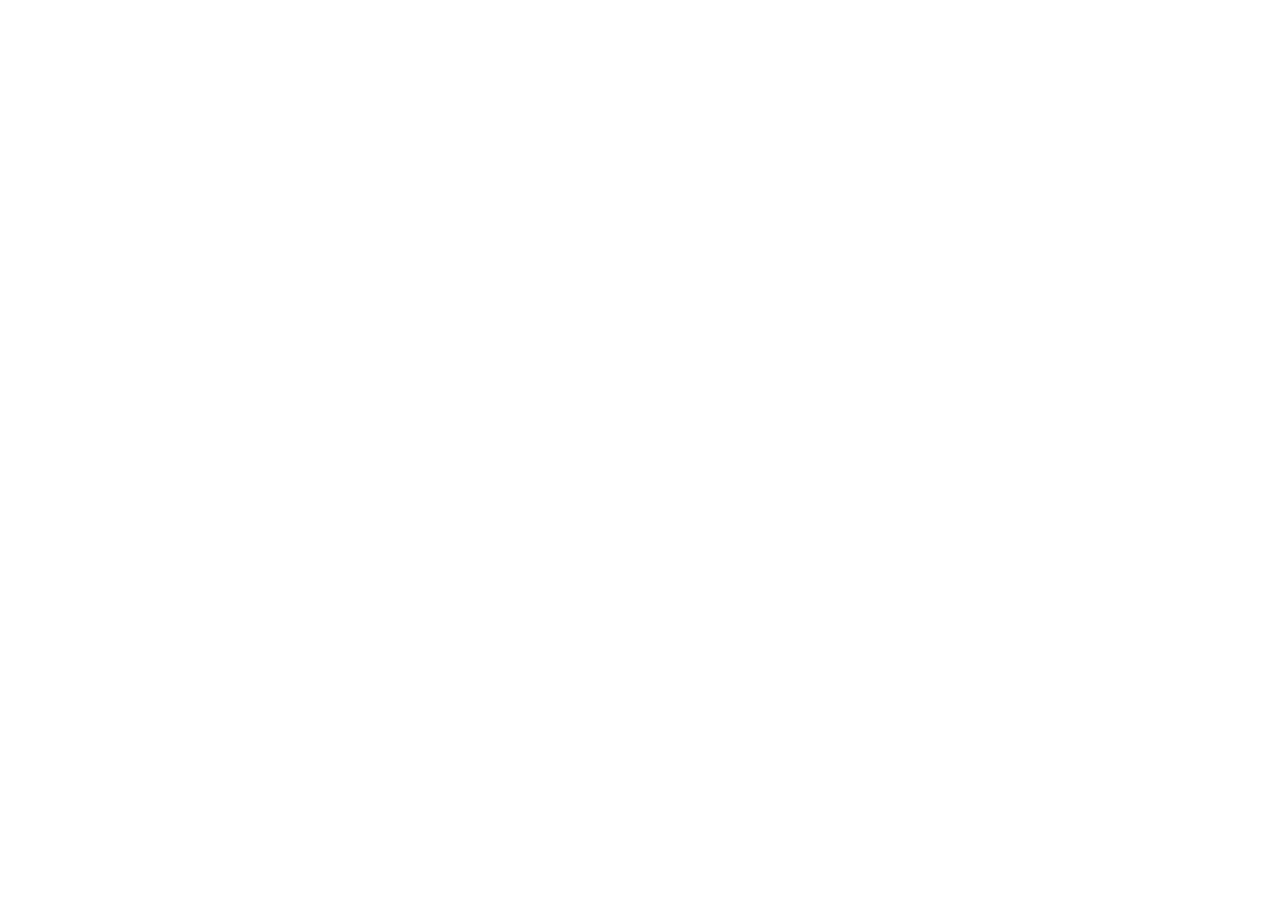
==== index.html @ ea9d2ad2 "Update index.html" ====
<!DOCTYPE html>
<html lang="en">
<head>
    <meta charset="UTF-8">
    <meta name="viewport" content="width=device-width, initial-scale=1.0">
    <title>LUXE BOUTIQUE - International Store for USA, UK, Dubai</title>
    <link href="https://fonts.googleapis.com/css2?family=Playfair+Display:wght@600;700&family=Plus+Jakarta+Sans:wght@400;500;600;700&display=swap" rel="stylesheet">
    <style>
        :root {
            --black: #000000;
            --white: #ffffff;
            --gold: #C9A227;
            --gold-btn: #FFD700;
            --light-grey: #f9f9f9;
            --dark-grey: #333333;
            --border-color: #e5e7eb;
            --whatsapp: #25D366;
        }
        * {
            box-sizing: border-box;
            margin: 0;
            padding: 0;
            font-family: 'Plus Jakarta Sans', sans-serif;
        }
        body {
            background-color: var(--white);
            color: var(--black);
            line-height: 1.6;
        }
        h1, h2, h3, h4 {
            font-family: 'Playfair Display', serif;
        }
        .announcement-bar {
            background-color: var(--black);
            color: var(--gold-btn);
            text-align: center;
            font-size: 13px;
            padding: 8px 15px;
            font-weight: 600;
            letter-spacing: 0.5px;
        }
        header {
            position: sticky;
            top: 0;
            z-index: 100;
            background: var(--white);
            border-bottom: 1px solid var(--border-color);
            display: flex;
            align-items: center;
            justify-content: space-between;
            padding: 15px 5%;
            box-shadow: 0 2px 10px rgba(0,0,0,0.03);
        }
        .logo {
            font-family: 'Playfair Display', serif;
            font-size: 24px;
            font-weight: 700;
            text-decoration: none;
            letter-spacing: 1px;
            cursor: pointer;
        }
        .logo span {
            color: var(--gold);
        }
        .nav-links {
            display: flex;
            gap: 25px;
            list-style: none;
        }
        .nav-links a {
            text-decoration: none;
            color: var(--black);
            font-weight: 600;
            font-size: 14px;
            cursor: pointer;
            transition: color 0.2s;
        }
        .nav-links a:hover, .nav-links a.active {
            color: var(--gold);
        }
        .header-actions {
            display: flex;
            align-items: center;
            gap: 15px;
        }
        .search-box {
            display: flex;
            border: 1px solid var(--border-color);
            border-radius: 4px;
            overflow: hidden;
        }
        .search-box input {
            padding: 8px 12px;
            border: none;
            outline: none;
            font-size: 13px;
            width: 160px;
        }
        .search-box button {
            background: var(--black);
            color: var(--white);
            border: none;
            padding: 0 12px;
            cursor: pointer;
            font-size: 13px;
        }
        .currency-select {
            padding: 6px 10px;
            border: 1px solid var(--border-color);
            border-radius: 4px;
            font-weight: 600;
            font-size: 13px;
            background: var(--white);
            cursor: pointer;
        }
        .cart-btn {
            background: var(--black);
            color: var(--white);
            border: none;
            padding: 8px 16px;
            border-radius: 4px;
            font-weight: 600;
            font-size: 13px;
            cursor: pointer;
            display: flex;
            align-items: center;
            gap: 6px;
        }
        .cart-btn:hover {
            background: var(--dark-grey);
        }
        .menu-toggle {
            display: none;
            background: none;
            border: none;
            font-size: 24px;
            cursor: pointer;
        }
        .page-section {
            display: none;
            min-height: 70vh;
        }
        .page-section.active {
            display: block;
        }
        .hero {
            background: linear-gradient(rgba(0,0,0,0.6), rgba(0,0,0,0.6)), url('https://images.unsplash.com/photo-1490481651871-ab68de25d43d?w=1600&q=80') center/cover no-repeat;
            color: var(--white);
            text-align: center;
            padding: 100px 20px;
            display: flex;
            flex-direction: column;
            align-items: center;
            justify-content: center;
        }
        .hero h1 {
            font-size: 42px;
            max-width: 900px;
            margin-bottom: 20px;
            line-height: 1.2;
            color: var(--white);
        }
        .hero p {
            font-size: 18px;
            max-width: 700px;
            margin-bottom: 30px;
            color: #f3f3f3;
        }
        .hero-btns {
            display: flex;
            gap: 15px;
            margin-bottom: 40px;
            flex-wrap: wrap;
            justify-content: center;
        }
        .btn-gold {
            background-color: var(--gold-btn);
            color: var(--black);
            padding: 14px 28px;
            border-radius: 4px;
            font-weight: 700;
            text-decoration: none;
            border: none;
            cursor: pointer;
            font-size: 15px;
            transition: opacity 0.2s;
        }
        .btn-gold:hover {
            opacity: 0.9;
        }
        .btn-outline {
            background: transparent;
            color: var(--white);
            border: 2px solid var(--white);
            padding: 14px 28px;
            border-radius: 4px;
            font-weight: 700;
            text-decoration: none;
            cursor: pointer;
            font-size: 15px;
            transition: all 0.2s;
        }
        .btn-outline:hover {
            background: var(--white);
            color: var(--black);
        }
        .trust-box {
            background: rgba(255,255,255,0.1);
            backdrop-filter: blur(10px);
            padding: 15px 30px;
            border-radius: 8px;
            font-size: 14px;
            display: flex;
            gap: 20px;
            flex-wrap: wrap;
            justify-content: center;
            border: 1px solid rgba(255,255,255,0.2);
        }
        .features-grid {
            display: grid;
            grid-template-columns: repeat(auto-fit, minmax(220px, 1fr));
            gap: 20px;
            padding: 50px 5%;
            background: var(--light-grey);
            border-bottom: 1px solid var(--border-color);
        }
        .feature-card {
            background: var(--white);
            padding: 25px;
            border-radius: 8px;
            text-align: center;
            border: 1px solid var(--border-color);
        }
        .feature-card h4 {
            margin-bottom: 8px;
            font-size: 16px;
        }
        .feature-card p {
            font-size: 13px;
            color: #666;
        }
        .container {
            max-width: 1300px;
            margin: 0 auto;
            padding: 40px 20px;
        }
        .section-title {
            text-align: center;
            font-size: 32px;
            margin-bottom: 10px;
        }
        .section-sub {
            text-align: center;
            color: #666;
            margin-bottom: 40px;
            font-size: 15px;
        }
        .filters-container {
            display: flex;
            gap: 15px;
            justify-content: space-between;
            align-items: center;
            margin-bottom: 30px;
            flex-wrap: wrap;
            background: var(--light-grey);
            padding: 15px 20px;
            border-radius: 8px;
        }
        .filter-group {
            display: flex;
            gap: 10px;
            align-items: center;
            flex-wrap: wrap;
        }
        .filter-group label {
            font-weight: 600;
            font-size: 13px;
        }
        .filter-select {
            padding: 8px 12px;
            border: 1px solid var(--border-color);
            border-radius: 4px;
            font-size: 13px;
            background: var(--white);
            cursor: pointer;
        }
        .product-grid {
            display: grid;
            grid-template-columns: repeat(4, 1fr);
            gap: 25px;
        }
        @media (max-width: 1024px) {
            .product-grid {
                grid-template-columns: repeat(2, 1fr);
            }
            .nav-links {
                display: none;
            }
            .menu-toggle {
                display: block;
            }
        }
        @media (max-width: 576px) {
            .product-grid {
                grid-template-columns: repeat(2, 1fr);
                gap: 15px;
            }
            .hero h1 {
                font-size: 28px;
            }
        }
        .product-card {
            background: var(--white);
            border: 1px solid var(--border-color);
            border-radius: 8px;
            overflow: hidden;
            display: flex;
            flex-direction: column;
            position: relative;
            transition: transform 0.2s, box-shadow 0.2s;
        }
        .product-card:hover {
            transform: translateY(-4px);
            box-shadow: 0 10px 25px rgba(0,0,0,0.08);
        }
        .product-img-wrap {
            position: relative;
            height: 220px;
            overflow: hidden;
            background: #f0f0f0;
        }
        .product-img-wrap img {
            width: 100%;
            height: 100%;
            object-fit: cover;
            transition: transform 0.3s;
        }
        .product-card:hover .product-img-wrap img {
            transform: scale(1.05);
        }
        .tag-badge {
            position: absolute;
            top: 10px;
            left: 10px;
            background: var(--black);
            color: var(--white);
            font-size: 10px;
            font-weight: 700;
            padding: 4px 8px;
            border-radius: 3px;
            letter-spacing: 0.5px;
        }
        .wishlist-btn {
            position: absolute;
            top: 10px;
            right: 10px;
            background: var(--white);
            border: none;
            width: 32px;
            height: 32px;
            border-radius: 50%;
            display: flex;
            align-items: center;
            justify-content: center;
            cursor: pointer;
            box-shadow: 0 2px 5px rgba(0,0,0,0.1);
            font-size: 16px;
        }
        .product-content {
            padding: 15px;
            display: flex;
            flex-direction: column;
            flex-grow: 1;
        }
        .product-cat {
            font-size: 11px;
            font-weight: 700;
            color: var(--gold);
            text-transform: uppercase;
            margin-bottom: 5px;
            letter-spacing: 0.5px;
        }
        .product-name {
            font-size: 15px;
            font-weight: 600;
            margin-bottom: 8px;
            color: var(--black);
            display: -webkit-box;
            -webkit-line-clamp: 2;
            -webkit-box-orient: vertical;
            overflow: hidden;
            height: 42px;
        }
        .product-rating {
            font-size: 12px;
            color: #666;
            margin-bottom: 10px;
            display: flex;
            align-items: center;
            gap: 4px;
        }
        .product-pricing {
            display: flex;
            align-items: center;
            gap: 10px;
            margin-bottom: 12px;
        }
        .current-price {
            font-size: 16px;
            font-weight: 700;
            color: var(--black);
        }
        .old-price {
            font-size: 13px;
            color: #888;
            text-decoration: line-through;
        }
        .product-specs {
            font-size: 11px;
            color: #555;
            margin-bottom: 15px;
            border-top: 1px solid var(--border-color);
            padding-top: 8px;
        }
        .product-actions {
            display: grid;
            grid-template-columns: 1fr 40px;
            gap: 8px;
            margin-top: auto;
        }
        .btn-add-cart {
            background: var(--black);
            color: var(--white);
            border: none;
            padding: 10px;
            border-radius: 4px;
            font-weight: 600;
            font-size: 12px;
            cursor: pointer;
            transition: background 0.2s;
        }
        .btn-add-cart:hover {
            background: var(--dark-grey);
        }
        .btn-wa-single {
            background: var(--whatsapp);
            color: var(--white);
            border: none;
            border-radius: 4px;
            display: flex;
            align-items: center;
            justify-content: center;
            cursor: pointer;
            font-size: 16px;
        }
        .cart-overlay {
            position: fixed;
            top: 0;
            left: 0;
            width: 100%;
            height: 100%;
            background: rgba(0,0,0,0.5);
            z-index: 200;
            display: none;
        }
        .cart-drawer {
            position: fixed;
            top: 0;
            right: -400px;
            width: 100%;
            max-width: 400px;
            height: 100%;
            background: var(--white);
            z-index: 201;
            box-shadow: -5px 0 25px rgba(0,0,0,0.15);
            transition: right 0.3s ease;
            display: flex;
            flex-direction: column;
        }
        .cart-drawer.open {
            right: 0;
        }
        .cart-header {
            padding: 20px;
            border-bottom: 1px solid var(--border-color);
            display: flex;
            justify-content: space-between;
            align-items: center;
        }
        .cart-header h3 {
            font-size: 18px;
        }
        .close-cart {
            background: none;
            border: none;
            font-size: 22px;
            cursor: pointer;
        }
        .cart-items {
            flex-grow: 1;
            overflow-y: auto;
            padding: 20px;
        }
        .cart-item {
            display: flex;
            gap: 15px;
            margin-bottom: 15px;
            padding-bottom: 15px;
            border-bottom: 1px solid var(--border-color);
            align-items: center;
        }
        .cart-item img {
            width: 60px;
            height: 70px;
            object-fit: cover;
            border-radius: 4px;
        }
        .cart-item-details {
            flex-grow: 1;
        }
        .cart-item-title {
            font-size: 13px;
            font-weight: 600;
            margin-bottom: 4px;
        }
        .cart-item-price {
            font-size: 13px;
            font-weight: 700;
            color: var(--gold);
        }
        .remove-item {
            background: none;
            border: none;
            color: #999;
            cursor: pointer;
            font-size: 16px;
        }
        .cart-footer {
            padding: 20px;
            border-top: 1px solid var(--border-color);
            background: var(--light-grey);
        }
        .coupon-row {
            display: flex;
            gap: 10px;
            margin-bottom: 15px;
        }
        .coupon-row input {
            flex-grow: 1;
            padding: 8px 12px;
            border: 1px solid var(--border-color);
            border-radius: 4px;
            font-size: 13px;
        }
        .coupon-row button {
            background: var(--black);
            color: var(--white);
            border: none;
            padding: 8px 15px;
            border-radius: 4px;
            font-weight: 600;
            font-size: 13px;
            cursor: pointer;
        }
        .cart-summary-line {
            display: flex;
            justify-content: space-between;
            margin-bottom: 8px;
            font-size: 14px;
        }
        .cart-summary-line.total {
            font-weight: 700;
            font-size: 16px;
            border-top: 1px solid var(--border-color);
            padding-top: 8px;
            margin-top: 8px;
        }
        .cart-shipping-note {
            font-size: 12px;
            color: #555;
            margin-bottom: 15px;
            background: #fff;
            padding: 8px;
            border-radius: 4px;
            border: 1px solid var(--border-color);
        }
        .cart-checkout-btns {
            display: flex;
            flex-direction: column;
            gap: 10px;
        }
        .btn-checkout {
            background: var(--gold-btn);
            color: var(--black);
            border: none;
            padding: 12px;
            border-radius: 4px;
            font-weight: 700;
            text-align: center;
            cursor: pointer;
            font-size: 14px;
        }
        .btn-wa-checkout {
            background: var(--whatsapp);
            color: var(--white);
            border: none;
            padding: 12px;
            border-radius: 4px;
            font-weight: 700;
            text-align: center;
            cursor: pointer;
            font-size: 14px;
            text-decoration: none;
        }
        .modal {
            position: fixed;
            top: 0;
            left: 0;
            width: 100%;
            height: 100%;
            background: rgba(0,0,0,0.6);
            z-index: 300;
            display: none;
            align-items: center;
            justify-content: center;
            padding: 20px;
        }
        .modal-content {
            background: var(--white);
            width: 100%;
            max-width: 550px;
            border-radius: 8px;
            padding: 30px;
            position: relative;
            max-height: 90vh;
            overflow-y: auto;
        }
        .modal-close {
            position: absolute;
            top: 15px;
            right: 20px;
            background: none;
            border: none;
            font-size: 24px;
            cursor: pointer;
        }
        .modal h2 {
            margin-bottom: 20px;
            font-size: 24px;
        }
        .form-group {
            margin-bottom: 15px;
        }
        .form-group label {
            display: block;
            font-size: 13px;
            font-weight: 600;
            margin-bottom: 5px;
        }
        .form-control {
            width: 100%;
            padding: 10px 12px;
            border: 1px solid var(--border-color);
            border-radius: 4px;
            font-size: 14px;
        }
        .form-row {
            display: grid;
            grid-template-columns: 1fr 1fr;
            gap: 15px;
        }
        .payment-options {
            display: flex;
            flex-direction: column;
            gap: 10px;
            margin-bottom: 20px;
        }
        .payment-option {
            display: flex;
            align-items: center;
            gap: 10px;
            padding: 12px;
            border: 1px solid var(--border-color);
            border-radius: 4px;
            cursor: pointer;
            font-size: 14px;
            font-weight: 600;
        }
        .ai-chat-btn {
            position: fixed;
            bottom: 20px;
            right: 20px;
            background: var(--black);
            color: var(--white);
            border: 2px solid var(--gold);
            padding: 12px 20px;
            border-radius: 30px;
            font-weight: 700;
            cursor: pointer;
            z-index: 150;
            box-shadow: 0 4px 15px rgba(0,0,0,0.2);
            display: flex;
            align-items: center;
            gap: 8px;
            font-size: 14px;
        }
        .chat-box {
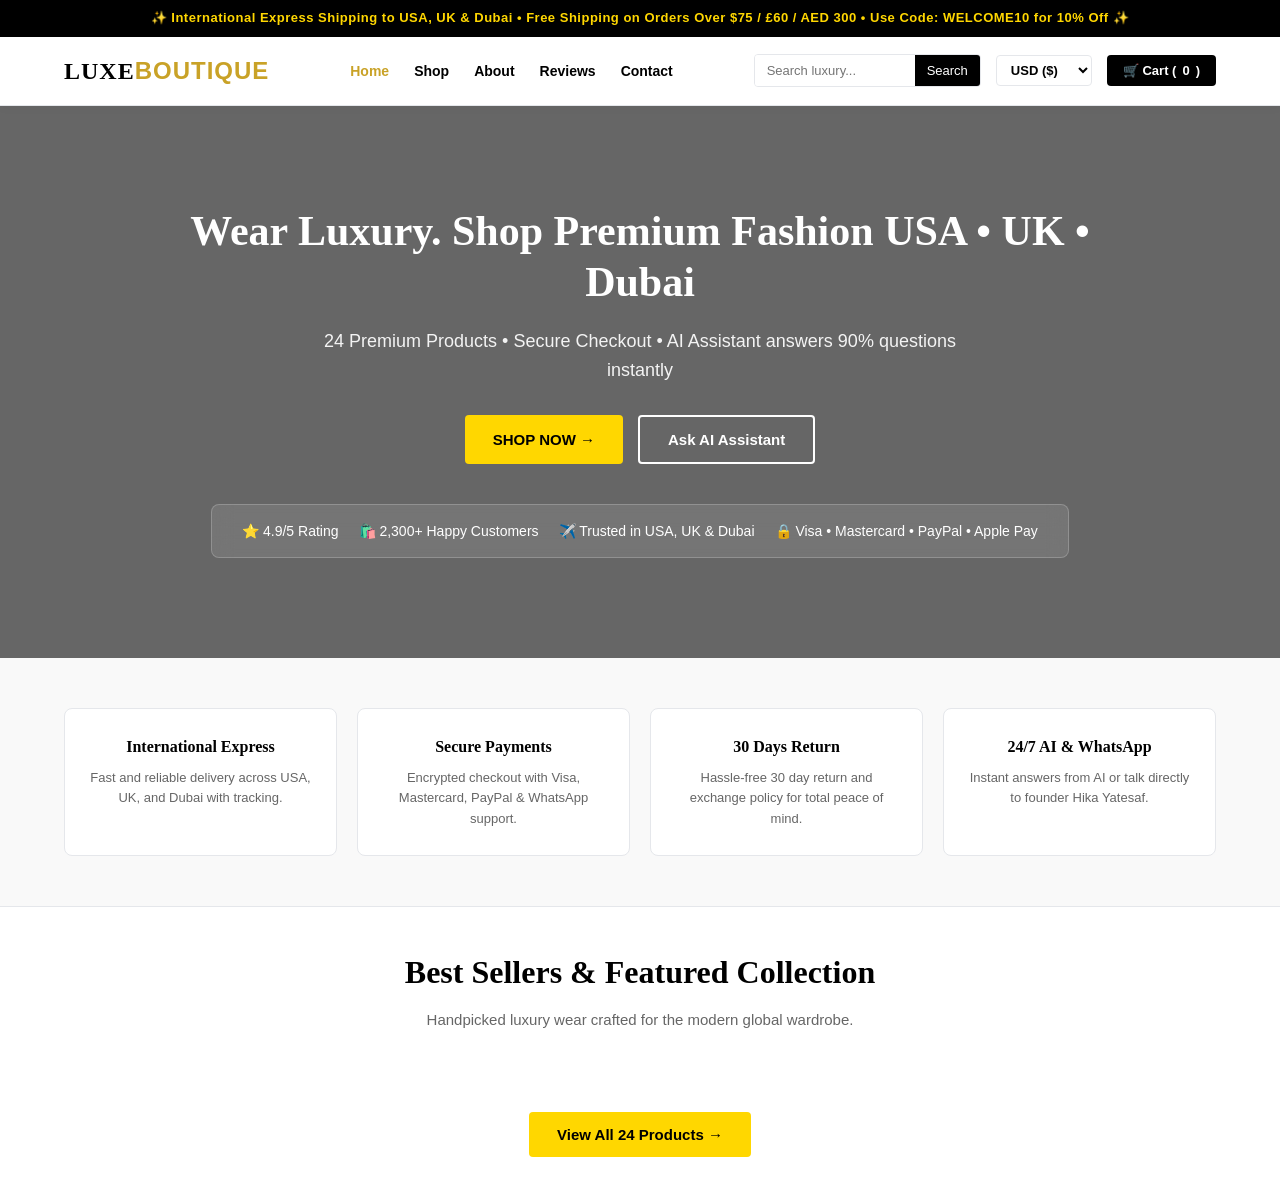
==== commit 01090d02: "Remove old cart and modal styles from index.html" ====
--- a/index.html
+++ b/index.html
@@ -453,256 +453,92 @@
             cursor: pointer;
             font-size: 16px;
         }
-        .cart-overlay {
-            position: fixed;
-            top: 0;
-            left: 0;
-            width: 100%;
-            height: 100%;
-            background: rgba(0,0,0,0.5);
-            z-index: 200;
-            display: none;
-        }
-        .cart-drawer {
-            position: fixed;
-            top: 0;
-            right: -400px;
-            width: 100%;
-            max-width: 400px;
-            height: 100%;
-            background: var(--white);
-            z-index: 201;
-            box-shadow: -5px 0 25px rgba(0,0,0,0.15);
-            transition: right 0.3s ease;
-            display: flex;
-            flex-direction: column;
-        }
-        .cart-drawer.open {
-            right: 0;
-        }
-        .cart-header {
-            padding: 20px;
-            border-bottom: 1px solid var(--border-color);
-            display: flex;
-            justify-content: space-between;
-            align-items: center;
-        }
-        .cart-header h3 {
-            font-size: 18px;
-        }
-        .close-cart {
-            background: none;
-            border: none;
-            font-size: 22px;
-            cursor: pointer;
-        }
-        .cart-items {
-            flex-grow: 1;
-            overflow-y: auto;
-            padding: 20px;
-        }
-        .cart-item {
-            display: flex;
-            gap: 15px;
-            margin-bottom: 15px;
-            padding-bottom: 15px;
-            border-bottom: 1px solid var(--border-color);
-            align-items: center;
-        }
-        .cart-item img {
-            width: 60px;
-            height: 70px;
-            object-fit: cover;
-            border-radius: 4px;
-        }
-        .cart-item-details {
-            flex-grow: 1;
-        }
-        .cart-item-title {
-            font-size: 13px;
-            font-weight: 600;
-            margin-bottom: 4px;
-        }
-        .cart-item-price {
-            font-size: 13px;
-            font-weight: 700;
-            color: var(--gold);
-        }
-        .remove-item {
-            background: none;
-            border: none;
-            color: #999;
-            cursor: pointer;
-            font-size: 16px;
-        }
-        .cart-footer {
-            padding: 20px;
-            border-top: 1px solid var(--border-color);
-            background: var(--light-grey);
-        }
-        .coupon-row {
-            display: flex;
-            gap: 10px;
-            margin-bottom: 15px;
-        }
-        .coupon-row input {
-            flex-grow: 1;
-            padding: 8px 12px;
-            border: 1px solid var(--border-color);
-            border-radius: 4px;
-            font-size: 13px;
-        }
-        .coupon-row button {
-            background: var(--black);
-            color: var(--white);
-            border: none;
-            padding: 8px 15px;
-            border-radius: 4px;
-            font-weight: 600;
-            font-size: 13px;
-            cursor: pointer;
-        }
-        .cart-summary-line {
-            display: flex;
-            justify-content: space-between;
-            margin-bottom: 8px;
-            font-size: 14px;
-        }
-        .cart-summary-line.total {
-            font-weight: 700;
-            font-size: 16px;
-            border-top: 1px solid var(--border-color);
-            padding-top: 8px;
-            margin-top: 8px;
-        }
-        .cart-shipping-note {
-            font-size: 12px;
-            color: #555;
-            margin-bottom: 15px;
-            background: #fff;
-            padding: 8px;
-            border-radius: 4px;
-            border: 1px solid var(--border-color);
-        }
-        .cart-checkout-btns {
-            display: flex;
-            flex-direction: column;
-            gap: 10px;
-        }
-        .btn-checkout {
-            background: var(--gold-btn);
-            color: var(--black);
-            border: none;
-            padding: 12px;
-            border-radius: 4px;
-            font-weight: 700;
-            text-align: center;
-            cursor: pointer;
-            font-size: 14px;
-        }
-        .btn-wa-checkout {
-            background: var(--whatsapp);
-            color: var(--white);
-            border: none;
-            padding: 12px;
-            border-radius: 4px;
-            font-weight: 700;
-            text-align: center;
-            cursor: pointer;
-            font-size: 14px;
-            text-decoration: none;
-        }
-        .modal {
-            position: fixed;
-            top: 0;
-            left: 0;
-            width: 100%;
-            height: 100%;
-            background: rgba(0,0,0,0.6);
-            z-index: 300;
-            display: none;
-            align-items: center;
-            justify-content: center;
-            padding: 20px;
-        }
-        .modal-content {
-            background: var(--white);
-            width: 100%;
-            max-width: 550px;
-            border-radius: 8px;
-            padding: 30px;
-            position: relative;
-            max-height: 90vh;
-            overflow-y: auto;
-        }
-        .modal-close {
-            position: absolute;
-            top: 15px;
-            right: 20px;
-            background: none;
-            border: none;
-            font-size: 24px;
-            cursor: pointer;
-        }
-        .modal h2 {
-            margin-bottom: 20px;
-            font-size: 24px;
-        }
-        .form-group {
-            margin-bottom: 15px;
-        }
-        .form-group label {
-            display: block;
-            font-size: 13px;
-            font-weight: 600;
-            margin-bottom: 5px;
-        }
-        .form-control {
-            width: 100%;
-            padding: 10px 12px;
-            border: 1px solid var(--border-color);
-            border-radius: 4px;
-            font-size: 14px;
-        }
-        .form-row {
-            display: grid;
-            grid-template-columns: 1fr 1fr;
-            gap: 15px;
-        }
-        .payment-options {
-            display: flex;
-            flex-direction: column;
-            gap: 10px;
-            margin-bottom: 20px;
-        }
-        .payment-option {
-            display: flex;
-            align-items: center;
-            gap: 10px;
-            padding: 12px;
-            border: 1px solid var(--border-color);
-            border-radius: 4px;
-            cursor: pointer;
-            font-size: 14px;
-            font-weight: 600;
-        }
-        .ai-chat-btn {
-            position: fixed;
-            bottom: 20px;
-            right: 20px;
-            background: var(--black);
-            color: var(--white);
-            border: 2px solid var(--gold);
-            padding: 12px 20px;
-            border-radius: 30px;
-            font-weight: 700;
-            cursor: pointer;
-            z-index: 150;
-            box-shadow: 0 4px 15px rgba(0,0,0,0.2);
-            display: flex;
-            align-items: center;
-            gap: 8px;
-            font-size: 14px;
-        }
-        .chat-box {
-          
+    </style>
+</head>
+<body>
+
+    <div class="announcement-bar">
+        ✨ International Express Shipping to USA, UK & Dubai • Free Shipping on Orders Over $75 / £60 / AED 300 • Use Code: WELCOME10 for 10% Off ✨
+    </div>
+
+    <header>
+        <div class="logo" onclick="showPage('home')">LUXE<span>BOUTIQUE</span></div>
+        <ul class="nav-links">
+            <li><a onclick="showPage('home')" id="nav-home" class="active">Home</a></li>
+            <li><a onclick="showPage('shop')" id="nav-shop">Shop</a></li>
+            <li><a onclick="showPage('about')" id="nav-about">About</a></li>
+            <li><a onclick="showPage('reviews')" id="nav-reviews">Reviews</a></li>
+            <li><a onclick="showPage('contact')" id="nav-contact">Contact</a></li>
+        </ul>
+        <div class="header-actions">
+            <div class="search-box">
+                <input type="text" id="headerSearchInput" placeholder="Search luxury..." oninput="syncSearch(this.value)">
+                <button onclick="doSearch()">Search</button>
+            </div>
+            <select class="currency-select" id="currencySelect" onchange="changeCurrency(this.value)">
+                <option value="USD">USD ($)</option>
+                <option value="GBP">GBP (£)</option>
+                <option value="AED">AED (د.إ)</option>
+            </select>
+            <button class="cart-btn" onclick="toggleCart()">🛒 Cart (<span id="cartCount">0</span>)</button>
+            <button class="menu-toggle" onclick="toggleMobileMenu()">☰</button>
+        </div>
+    </header>
+
+    <div class="mobile-menu" id="mobileMenu" style="position:fixed; top:0; left:-100%; width:280px; height:100%; background:var(--white); z-index:250; box-shadow:5px 0 25px rgba(0,0,0,0.1); transition:left 0.3s ease; padding:30px 20px; display:flex; flex-direction:column; gap:20px;">
+        <div style="display:flex; justify-content:space-between; align-items:center; margin-bottom:20px;">
+            <div class="logo" onclick="toggleMobileMenu(); showPage('home');">LUXE<span>BOUTIQUE</span></div>
+            <button onclick="toggleMobileMenu()" style="background:none;border:none;font-size:22px;cursor:pointer;">✕</button>
+        </div>
+        <a onclick="toggleMobileMenu(); showPage('home');" style="font-size:16px; font-weight:700; text-decoration:none; color:var(--black); cursor:pointer;">Home</a>
+        <a onclick="toggleMobileMenu(); showPage('shop');" style="font-size:16px; font-weight:700; text-decoration:none; color:var(--black); cursor:pointer;">Shop All Products</a>
+        <a onclick="toggleMobileMenu(); showPage('about');" style="font-size:16px; font-weight:700; text-decoration:none; color:var(--black); cursor:pointer;">About Us</a>
+        <a onclick="toggleMobileMenu(); showPage('reviews');" style="font-size:16px; font-weight:700; text-decoration:none; color:var(--black); cursor:pointer;">Customer Reviews</a>
+        <a onclick="toggleMobileMenu(); showPage('contact');" style="font-size:16px; font-weight:700; text-decoration:none; color:var(--black); cursor:pointer;">Contact & WhatsApp</a>
+    </div>
+
+    <section id="page-home" class="page-section active">
+        <div class="hero">
+            <h1>Wear Luxury. Shop Premium Fashion USA • UK • Dubai</h1>
+            <p>24 Premium Products • Secure Checkout • AI Assistant answers 90% questions instantly</p>
+            <div class="hero-btns">
+                <button class="btn-gold" onclick="showPage('shop')">SHOP NOW →</button>
+                <button class="btn-outline" onclick="openChat()">Ask AI Assistant</button>
+            </div>
+            <div class="trust-box">
+                <span>⭐ 4.9/5 Rating</span>
+                <span>🛍️ 2,300+ Happy Customers</span>
+                <span>✈️ Trusted in USA, UK & Dubai</span>
+                <span>🔒 Visa • Mastercard • PayPal • Apple Pay</span>
+            </div>
+        </div>
+
+        <div class="features-grid">
+            <div class="feature-card">
+                <h4>International Express</h4>
+                <p>Fast and reliable delivery across USA, UK, and Dubai with tracking.</p>
+            </div>
+            <div class="feature-card">
+                <h4>Secure Payments</h4>
+                <p>Encrypted checkout with Visa, Mastercard, PayPal & WhatsApp support.</p>
+            </div>
+            <div class="feature-card">
+                <h4>30 Days Return</h4>
+                <p>Hassle-free 30 day return and exchange policy for total peace of mind.</p>
+            </div>
+            <div class="feature-card">
+                <h4>24/7 AI & WhatsApp</h4>
+                <p>Instant answers from AI or talk directly to founder Hika Yatesaf.</p>
+            </div>
+        </div>
+
+        <div class="container">
+            <h2 class="section-title">Best Sellers & Featured Collection</h2>
+            <p class="section-sub">Handpicked luxury wear crafted for the modern global wardrobe.</p>
+            <div class="product-grid" id="bestSellerGrid"></div>
+            <div style="text-align: center; margin-top: 40px;">
+                <button class="btn-gold" onclick="showPage('shop')">View All 24 Products →</button>
+            </div>
+        </div>
+    </section>
+    
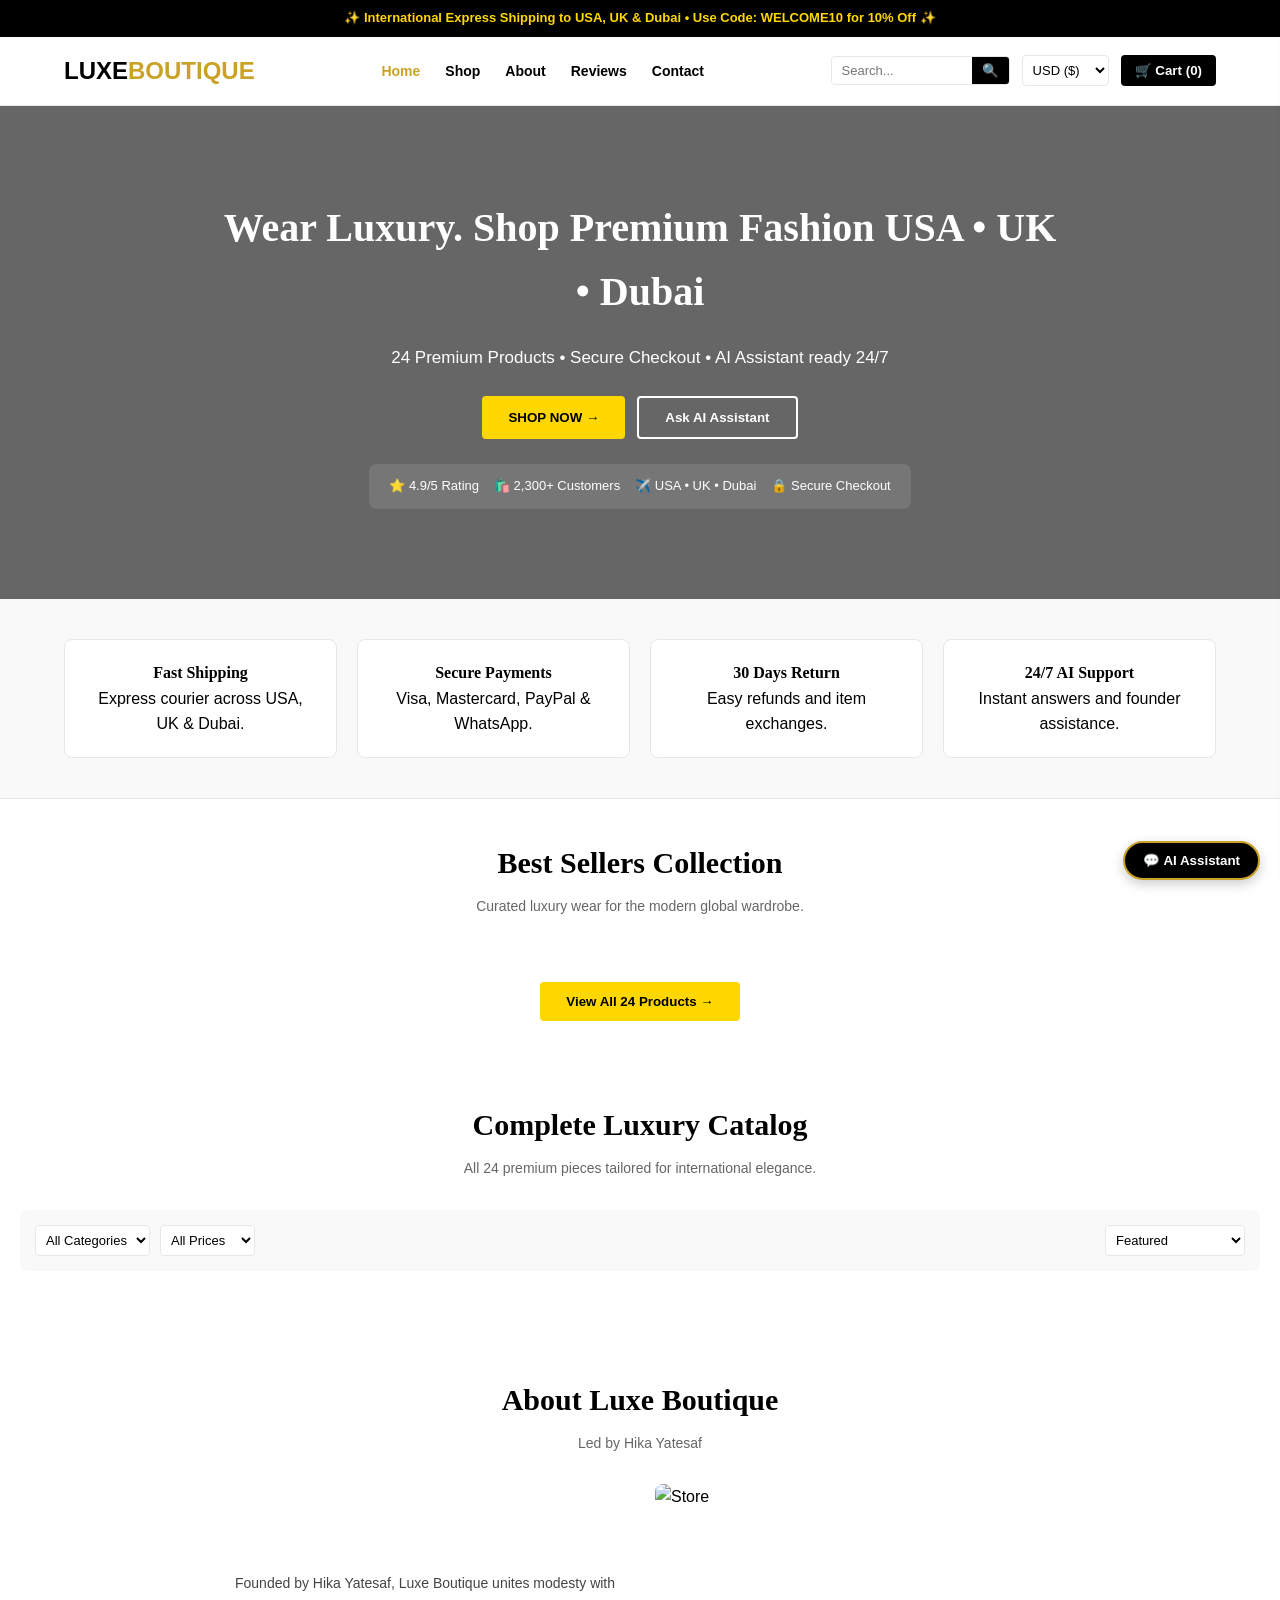
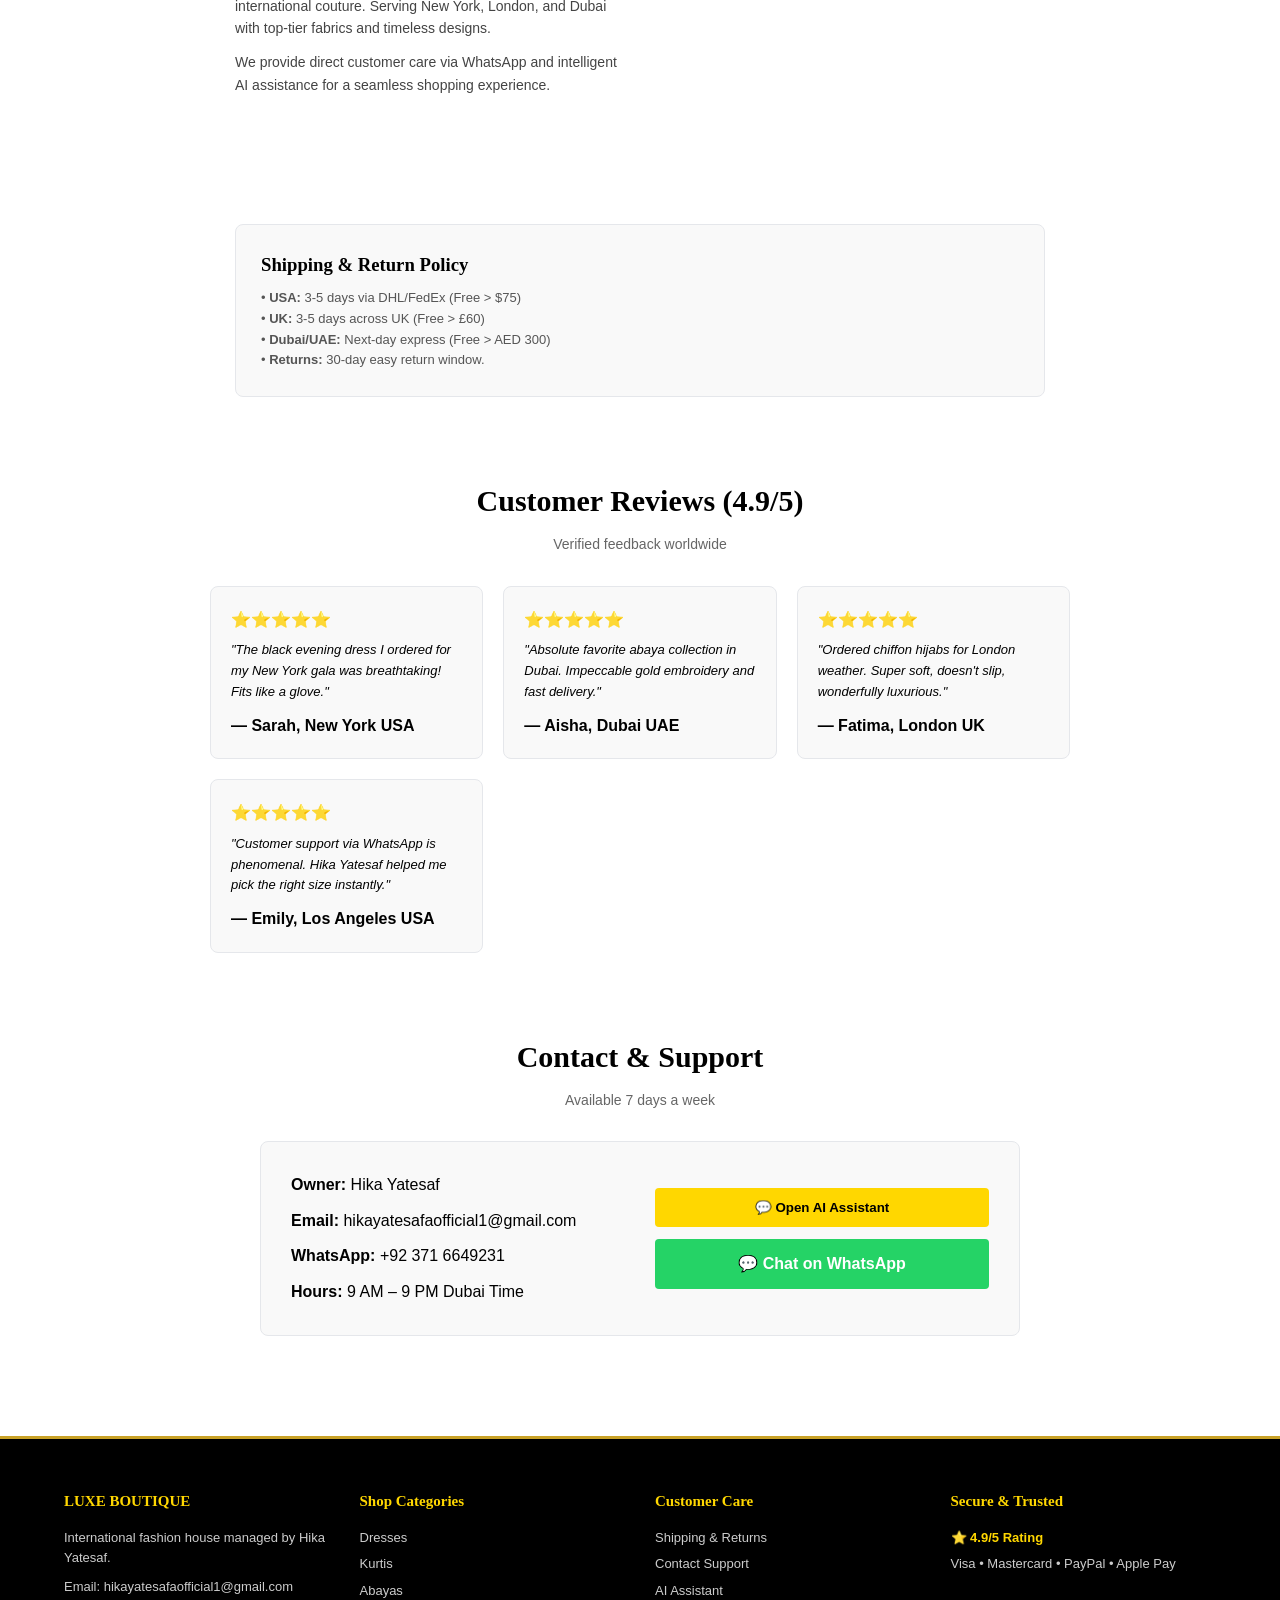
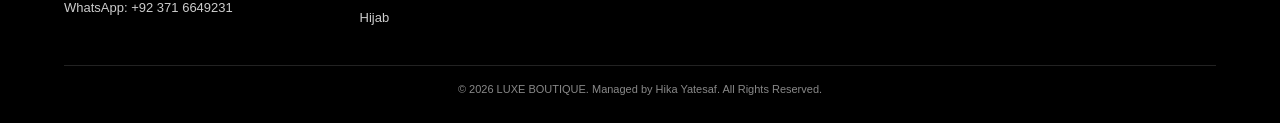
==== commit 1f012ac5: "Update print statement from 'Hello' to 'Goodbye'" ====
--- a/index.html
+++ b/index.html
@@ -6,460 +6,78 @@
     <title>LUXE BOUTIQUE - International Store for USA, UK, Dubai</title>
     <link href="https://fonts.googleapis.com/css2?family=Playfair+Display:wght@600;700&family=Plus+Jakarta+Sans:wght@400;500;600;700&display=swap" rel="stylesheet">
     <style>
-        :root {
-            --black: #000000;
-            --white: #ffffff;
-            --gold: #C9A227;
-            --gold-btn: #FFD700;
-            --light-grey: #f9f9f9;
-            --dark-grey: #333333;
-            --border-color: #e5e7eb;
-            --whatsapp: #25D366;
-        }
-        * {
-            box-sizing: border-box;
-            margin: 0;
-            padding: 0;
-            font-family: 'Plus Jakarta Sans', sans-serif;
-        }
-        body {
-            background-color: var(--white);
-            color: var(--black);
-            line-height: 1.6;
-        }
-        h1, h2, h3, h4 {
-            font-family: 'Playfair Display', serif;
-        }
-        .announcement-bar {
-            background-color: var(--black);
-            color: var(--gold-btn);
-            text-align: center;
-            font-size: 13px;
-            padding: 8px 15px;
-            font-weight: 600;
-            letter-spacing: 0.5px;
-        }
-        header {
-            position: sticky;
-            top: 0;
-            z-index: 100;
-            background: var(--white);
-            border-bottom: 1px solid var(--border-color);
-            display: flex;
-            align-items: center;
-            justify-content: space-between;
-            padding: 15px 5%;
-            box-shadow: 0 2px 10px rgba(0,0,0,0.03);
-        }
-        .logo {
-            font-family: 'Playfair Display', serif;
-            font-size: 24px;
-            font-weight: 700;
-            text-decoration: none;
-            letter-spacing: 1px;
-            cursor: pointer;
-        }
-        .logo span {
-            color: var(--gold);
-        }
-        .nav-links {
-            display: flex;
-            gap: 25px;
-            list-style: none;
-        }
-        .nav-links a {
-            text-decoration: none;
-            color: var(--black);
-            font-weight: 600;
-            font-size: 14px;
-            cursor: pointer;
-            transition: color 0.2s;
-        }
-        .nav-links a:hover, .nav-links a.active {
-            color: var(--gold);
-        }
-        .header-actions {
-            display: flex;
-            align-items: center;
-            gap: 15px;
-        }
-        .search-box {
-            display: flex;
-            border: 1px solid var(--border-color);
-            border-radius: 4px;
-            overflow: hidden;
-        }
-        .search-box input {
-            padding: 8px 12px;
-            border: none;
-            outline: none;
-            font-size: 13px;
-            width: 160px;
-        }
-        .search-box button {
-            background: var(--black);
-            color: var(--white);
-            border: none;
-            padding: 0 12px;
-            cursor: pointer;
-            font-size: 13px;
-        }
-        .currency-select {
-            padding: 6px 10px;
-            border: 1px solid var(--border-color);
-            border-radius: 4px;
-            font-weight: 600;
-            font-size: 13px;
-            background: var(--white);
-            cursor: pointer;
-        }
-        .cart-btn {
-            background: var(--black);
-            color: var(--white);
-            border: none;
-            padding: 8px 16px;
-            border-radius: 4px;
-            font-weight: 600;
-            font-size: 13px;
-            cursor: pointer;
-            display: flex;
-            align-items: center;
-            gap: 6px;
-        }
-        .cart-btn:hover {
-            background: var(--dark-grey);
-        }
-        .menu-toggle {
-            display: none;
-            background: none;
-            border: none;
-            font-size: 24px;
-            cursor: pointer;
-        }
-        .page-section {
-            display: none;
-            min-height: 70vh;
-        }
-        .page-section.active {
-            display: block;
-        }
-        .hero {
-            background: linear-gradient(rgba(0,0,0,0.6), rgba(0,0,0,0.6)), url('https://images.unsplash.com/photo-1490481651871-ab68de25d43d?w=1600&q=80') center/cover no-repeat;
-            color: var(--white);
-            text-align: center;
-            padding: 100px 20px;
-            display: flex;
-            flex-direction: column;
-            align-items: center;
-            justify-content: center;
-        }
-        .hero h1 {
-            font-size: 42px;
-            max-width: 900px;
-            margin-bottom: 20px;
-            line-height: 1.2;
-            color: var(--white);
-        }
-        .hero p {
-            font-size: 18px;
-            max-width: 700px;
-            margin-bottom: 30px;
-            color: #f3f3f3;
-        }
-        .hero-btns {
-            display: flex;
-            gap: 15px;
-            margin-bottom: 40px;
-            flex-wrap: wrap;
-            justify-content: center;
-        }
-        .btn-gold {
-            background-color: var(--gold-btn);
-            color: var(--black);
-            padding: 14px 28px;
-            border-radius: 4px;
-            font-weight: 700;
-            text-decoration: none;
-            border: none;
-            cursor: pointer;
-            font-size: 15px;
-            transition: opacity 0.2s;
-        }
-        .btn-gold:hover {
-            opacity: 0.9;
-        }
-        .btn-outline {
-            background: transparent;
-            color: var(--white);
-            border: 2px solid var(--white);
-            padding: 14px 28px;
-            border-radius: 4px;
-            font-weight: 700;
-            text-decoration: none;
-            cursor: pointer;
-            font-size: 15px;
-            transition: all 0.2s;
-        }
-        .btn-outline:hover {
-            background: var(--white);
-            color: var(--black);
-        }
-        .trust-box {
-            background: rgba(255,255,255,0.1);
-            backdrop-filter: blur(10px);
-            padding: 15px 30px;
-            border-radius: 8px;
-            font-size: 14px;
-            display: flex;
-            gap: 20px;
-            flex-wrap: wrap;
-            justify-content: center;
-            border: 1px solid rgba(255,255,255,0.2);
-        }
-        .features-grid {
-            display: grid;
-            grid-template-columns: repeat(auto-fit, minmax(220px, 1fr));
-            gap: 20px;
-            padding: 50px 5%;
-            background: var(--light-grey);
-            border-bottom: 1px solid var(--border-color);
-        }
-        .feature-card {
-            background: var(--white);
-            padding: 25px;
-            border-radius: 8px;
-            text-align: center;
-            border: 1px solid var(--border-color);
-        }
-        .feature-card h4 {
-            margin-bottom: 8px;
-            font-size: 16px;
-        }
-        .feature-card p {
-            font-size: 13px;
-            color: #666;
-        }
-        .container {
-            max-width: 1300px;
-            margin: 0 auto;
-            padding: 40px 20px;
-        }
-        .section-title {
-            text-align: center;
-            font-size: 32px;
-            margin-bottom: 10px;
-        }
-        .section-sub {
-            text-align: center;
-            color: #666;
-            margin-bottom: 40px;
-            font-size: 15px;
-        }
-        .filters-container {
-            display: flex;
-            gap: 15px;
-            justify-content: space-between;
-            align-items: center;
-            margin-bottom: 30px;
-            flex-wrap: wrap;
-            background: var(--light-grey);
-            padding: 15px 20px;
-            border-radius: 8px;
-        }
-        .filter-group {
-            display: flex;
-            gap: 10px;
-            align-items: center;
-            flex-wrap: wrap;
-        }
-        .filter-group label {
-            font-weight: 600;
-            font-size: 13px;
-        }
-        .filter-select {
-            padding: 8px 12px;
-            border: 1px solid var(--border-color);
-            border-radius: 4px;
-            font-size: 13px;
-            background: var(--white);
-            cursor: pointer;
-        }
-        .product-grid {
-            display: grid;
-            grid-template-columns: repeat(4, 1fr);
-            gap: 25px;
-        }
-        @media (max-width: 1024px) {
-            .product-grid {
-                grid-template-columns: repeat(2, 1fr);
-            }
-            .nav-links {
-                display: none;
-            }
-            .menu-toggle {
-                display: block;
-            }
-        }
-        @media (max-width: 576px) {
-            .product-grid {
-                grid-template-columns: repeat(2, 1fr);
-                gap: 15px;
-            }
-            .hero h1 {
-                font-size: 28px;
-            }
-        }
-        .product-card {
-            background: var(--white);
-            border: 1px solid var(--border-color);
-            border-radius: 8px;
-            overflow: hidden;
-            display: flex;
-            flex-direction: column;
-            position: relative;
-            transition: transform 0.2s, box-shadow 0.2s;
-        }
-        .product-card:hover {
-            transform: translateY(-4px);
-            box-shadow: 0 10px 25px rgba(0,0,0,0.08);
-        }
-        .product-img-wrap {
-            position: relative;
-            height: 220px;
-            overflow: hidden;
-            background: #f0f0f0;
-        }
-        .product-img-wrap img {
-            width: 100%;
-            height: 100%;
-            object-fit: cover;
-            transition: transform 0.3s;
-        }
-        .product-card:hover .product-img-wrap img {
-            transform: scale(1.05);
-        }
-        .tag-badge {
-            position: absolute;
-            top: 10px;
-            left: 10px;
-            background: var(--black);
-            color: var(--white);
-            font-size: 10px;
-            font-weight: 700;
-            padding: 4px 8px;
-            border-radius: 3px;
-            letter-spacing: 0.5px;
-        }
-        .wishlist-btn {
-            position: absolute;
-            top: 10px;
-            right: 10px;
-            background: var(--white);
-            border: none;
-            width: 32px;
-            height: 32px;
-            border-radius: 50%;
-            display: flex;
-            align-items: center;
-            justify-content: center;
-            cursor: pointer;
-            box-shadow: 0 2px 5px rgba(0,0,0,0.1);
-            font-size: 16px;
-        }
-        .product-content {
-            padding: 15px;
-            display: flex;
-            flex-direction: column;
-            flex-grow: 1;
-        }
-        .product-cat {
-            font-size: 11px;
-            font-weight: 700;
-            color: var(--gold);
-            text-transform: uppercase;
-            margin-bottom: 5px;
-            letter-spacing: 0.5px;
-        }
-        .product-name {
-            font-size: 15px;
-            font-weight: 600;
-            margin-bottom: 8px;
-            color: var(--black);
-            display: -webkit-box;
-            -webkit-line-clamp: 2;
-            -webkit-box-orient: vertical;
-            overflow: hidden;
-            height: 42px;
-        }
-        .product-rating {
-            font-size: 12px;
-            color: #666;
-            margin-bottom: 10px;
-            display: flex;
-            align-items: center;
-            gap: 4px;
-        }
-        .product-pricing {
-            display: flex;
-            align-items: center;
-            gap: 10px;
-            margin-bottom: 12px;
-        }
-        .current-price {
-            font-size: 16px;
-            font-weight: 700;
-            color: var(--black);
-        }
-        .old-price {
-            font-size: 13px;
-            color: #888;
-            text-decoration: line-through;
-        }
-        .product-specs {
-            font-size: 11px;
-            color: #555;
-            margin-bottom: 15px;
-            border-top: 1px solid var(--border-color);
-            padding-top: 8px;
-        }
-        .product-actions {
-            display: grid;
-            grid-template-columns: 1fr 40px;
-            gap: 8px;
-            margin-top: auto;
-        }
-        .btn-add-cart {
-            background: var(--black);
-            color: var(--white);
-            border: none;
-            padding: 10px;
-            border-radius: 4px;
-            font-weight: 600;
-            font-size: 12px;
-            cursor: pointer;
-            transition: background 0.2s;
-        }
-        .btn-add-cart:hover {
-            background: var(--dark-grey);
-        }
-        .btn-wa-single {
-            background: var(--whatsapp);
-            color: var(--white);
-            border: none;
-            border-radius: 4px;
-            display: flex;
-            align-items: center;
-            justify-content: center;
-            cursor: pointer;
-            font-size: 16px;
-        }
+        :root{--black:#000;--white:#fff;--gold:#C9A227;--gold-btn:#FFD700;--light-grey:#f9f9f9;--border:#e5e7eb;--whatsapp:#25D366}
+        *{box-sizing:border-box;margin:0;padding:0;font-family:'Plus Jakarta Sans',sans-serif}
+        body{background:var(--white);color:var(--black);line-height:1.6}
+        h1,h2,h3,h4{font-family:'Playfair Display',serif}
+        .announcement{background:var(--black);color:var(--gold-btn);text-align:center;font-size:13px;padding:8px 15px;font-weight:600}
+        header{position:sticky;top:0;z-index:100;background:var(--white);border-bottom:1px solid var(--border);display:flex;align-items:center;justify-content:space-between;padding:15px 5%}
+        .logo{font-size:24px;font-weight:700;cursor:pointer}
+        .logo span{color:var(--gold)}
+        .nav-links{display:flex;gap:25px;list-style:none}
+        .nav-links a{text-decoration:none;color:var(--black);font-weight:600;font-size:14px;cursor:pointer}
+        .nav-links a:hover,.nav-links a.active{color:var(--gold)}
+        .actions{display:flex;align-items:center;gap:12px}
+        .search-box{display:flex;border:1px solid var(--border);border-radius:4px;overflow:hidden}
+        .search-box input{padding:6px 10px;border:none;outline:none;font-size:13px;width:140px}
+        .search-box button{background:var(--black);color:var(--white);border:none;padding:0 10px;cursor:pointer}
+        .select-box{padding:6px;border:1px solid var(--border);border-radius:4px;font-size:13px;background:var(--white)}
+        .cart-btn{background:var(--black);color:var(--white);border:none;padding:8px 14px;border-radius:4px;font-weight:600;cursor:pointer}
+        .page{display:none;min-height:70vh}
+        .page.active{display:block}
+        .hero{background:linear-gradient(rgba(0,0,0,0.6),rgba(0,0,0,0.6)),url('https://images.unsplash.com/photo-1490481651871-ab68de25d43d?w=1600&q=80') center/cover;color:var(--white);text-align:center;padding:90px 20px}
+        .hero h1{font-size:40px;max-width:850px;margin:0 auto 20px}
+        .hero p{font-size:17px;max-width:650px;margin:0 auto 25px}
+        .btn-gold{background:var(--gold-btn);color:var(--black);padding:12px 26px;border-radius:4px;font-weight:700;border:none;cursor:pointer;text-decoration:none;display:inline-block}
+        .btn-outline{background:transparent;color:var(--white);border:2px solid var(--white);padding:12px 26px;border-radius:4px;font-weight:700;cursor:pointer}
+        .trust-box{background:rgba(255,255,255,0.1);padding:12px 20px;border-radius:8px;display:inline-flex;gap:15px;margin-top:25px;font-size:13px;flex-wrap:wrap;justify-content:center}
+        .features{display:grid;grid-template-columns:repeat(auto-fit,minmax(220px,1fr));gap:20px;padding:40px 5%;background:var(--light-grey);border-bottom:1px solid var(--border)}
+        .feature-card{background:var(--white);padding:20px;border-radius:8px;text-align:center;border:1px solid var(--border)}
+        .container{max-width:1300px;margin:0 auto;padding:40px 20px}
+        .sec-title{text-align:center;font-size:30px;margin-bottom:8px}
+        .sec-sub{text-align:center;color:#666;margin-bottom:30px;font-size:14px}
+        .filters{display:flex;justify-content:space-between;align-items:center;background:var(--light-grey);padding:15px;border-radius:8px;margin-bottom:25px;flex-wrap:wrap;gap:10px}
+        .grid{display:grid;grid-template-columns:repeat(4,1fr);gap:20px}
+        @media(max-width:1024px){.grid{grid-template-columns:repeat(2,1fr)}.nav-links{display:none}}
+        .p-card{background:var(--white);border:1px solid var(--border);border-radius:8px;overflow:hidden;display:flex;flex-direction:column;position:relative}
+        .p-img{height:210px;position:relative;background:#eee}
+        .p-img img{width:100%;height:100%;object-fit:cover}
+        .badge{position:absolute;top:10px;left:10px;background:var(--black);color:var(--white);font-size:9px;font-weight:700;padding:3px 6px;border-radius:3px}
+        .p-body{padding:15px;display:flex;flex-direction:column;flex-grow:1}
+        .p-cat{font-size:10px;font-weight:700;color:var(--gold);text-transform:uppercase;margin-bottom:4px}
+        .p-name{font-size:14px;font-weight:600;margin-bottom:6px;height:40px;overflow:hidden}
+        .p-price{display:flex;gap:8px;align-items:center;margin-bottom:10px}
+        .cur-price{font-size:15px;font-weight:700}
+        .old-price{font-size:12px;color:#888;text-decoration:line-through}
+        .p-actions{display:grid;grid-template-columns:1fr 38px;gap:6px;margin-top:auto}
+        .btn-cart{background:var(--black);color:var(--white);border:none;padding:8px;border-radius:4px;font-weight:600;font-size:12px;cursor:pointer}
+        .btn-wa{background:var(--whatsapp);color:var(--white);border:none;border-radius:4px;display:flex;align-items:center;justify-content:center;cursor:pointer;font-size:15px}
+        .cart-drawer{position:fixed;top:0;right:-400px;width:100%;max-width:380px;height:100%;background:var(--white);z-index:201;box-shadow:-5px 0 20px rgba(0,0,0,0.1);transition:right 0.3s;display:flex;flex-direction:column}
+        .cart-drawer.open{right:0}
+        .cart-head{padding:20px;border-bottom:1px solid var(--border);display:flex;justify-content:space-between;align-items:center}
+        .cart-body{flex-grow:1;overflow-y:auto;padding:20px}
+        .cart-item{display:flex;gap:12px;margin-bottom:15px;padding-bottom:15px;border-bottom:1px solid var(--border);align-items:center}
+        .cart-item img{width:50px;height:60px;object-fit:cover;border-radius:4px}
+        .cart-foot{padding:20px;background:var(--light-grey);border-top:1px solid var(--border)}
+        .modal{position:fixed;top:0;left:0;width:100%;height:100%;background:rgba(0,0,0,0.6);z-index:300;display:none;align-items:center;justify-content:center;padding:15px}
+        .modal-content{background:var(--white);width:100%;max-width:500px;border-radius:8px;padding:25px;position:relative;max-height:90vh;overflow-y:auto}
+        .f-group{margin-bottom:12px}
+        .f-group label{display:block;font-size:12px;font-weight:600;margin-bottom:4px}
+        .f-control{width:100%;padding:8px 10px;border:1px solid var(--border);border-radius:4px;font-size:13px}
+        .ai-btn{position:fixed;bottom:20px;right:20px;background:var(--black);color:var(--white);border:2px solid var(--gold);padding:10px 18px;border-radius:25px;font-weight:700;cursor:pointer;z-index:150;box-shadow:0 4px 12px rgba(0,0,0,0.2)}
+        .chat-box{position:fixed;bottom:75px;right:20px;width:340px;height:460px;background:var(--white);border:1px solid var(--border);border-radius:10px;z-index:151;display:none;flex-direction:column;box-shadow:0 8px 25px rgba(0,0,0,0.15)}
+        .chat-msgs{flex-grow:1;padding:12px;overflow-y:auto;background:var(--light-grey);display:flex;flex-direction:column;gap:8px;font-size:12px}
+        .c-msg{max-width:85%;padding:8px 10px;border-radius:6px;line-height:1.4}
+        .c-msg.bot{background:var(--white);border:1px solid var(--border);align-self:flex-start}
+        .c-msg.user{background:var(--black);color:var(--white);align-self:flex-end}
+        footer{background:var(--black);color:var(--white);padding:50px 5% 25px;margin-top:60px;border-top:3px solid var(--gold)}
+        .footer-grid{display:grid;grid-template-columns:repeat(auto-fit,minmax(200px,1fr));gap:30px;margin-bottom:30px;font-size:13px;color:#ccc}
+        .footer-grid h4{color:var(--gold-btn);margin-bottom:15px;font-size:15px}
     </style>
 </head>
 <body>
 
-    <div class="announcement-bar">
-        ✨ International Express Shipping to USA, UK & Dubai • Free Shipping on Orders Over $75 / £60 / AED 300 • Use Code: WELCOME10 for 10% Off ✨
-    </div>
+    <div class="announcement">✨ International Express Shipping to USA, UK & Dubai • Use Code: WELCOME10 for 10% Off ✨</div>
 
     <header>
         <div class="logo" onclick="showPage('home')">LUXE<span>BOUTIQUE</span></div>
@@ -470,75 +88,536 @@
             <li><a onclick="showPage('reviews')" id="nav-reviews">Reviews</a></li>
             <li><a onclick="showPage('contact')" id="nav-contact">Contact</a></li>
         </ul>
-        <div class="header-actions">
+        <div class="actions">
             <div class="search-box">
-                <input type="text" id="headerSearchInput" placeholder="Search luxury..." oninput="syncSearch(this.value)">
-                <button onclick="doSearch()">Search</button>
-            </div>
-            <select class="currency-select" id="currencySelect" onchange="changeCurrency(this.value)">
+                <input type="text" id="searchInput" placeholder="Search..." oninput="doSearch()">
+                <button onclick="doSearch()">🔍</button>
+            </div>
+            <select class="select-box" id="currSel" onchange="changeCurr(this.value)">
                 <option value="USD">USD ($)</option>
                 <option value="GBP">GBP (£)</option>
                 <option value="AED">AED (د.إ)</option>
             </select>
             <button class="cart-btn" onclick="toggleCart()">🛒 Cart (<span id="cartCount">0</span>)</button>
-            <button class="menu-toggle" onclick="toggleMobileMenu()">☰</button>
         </div>
     </header>
 
-    <div class="mobile-menu" id="mobileMenu" style="position:fixed; top:0; left:-100%; width:280px; height:100%; background:var(--white); z-index:250; box-shadow:5px 0 25px rgba(0,0,0,0.1); transition:left 0.3s ease; padding:30px 20px; display:flex; flex-direction:column; gap:20px;">
-        <div style="display:flex; justify-content:space-between; align-items:center; margin-bottom:20px;">
-            <div class="logo" onclick="toggleMobileMenu(); showPage('home');">LUXE<span>BOUTIQUE</span></div>
-            <button onclick="toggleMobileMenu()" style="background:none;border:none;font-size:22px;cursor:pointer;">✕</button>
-        </div>
-        <a onclick="toggleMobileMenu(); showPage('home');" style="font-size:16px; font-weight:700; text-decoration:none; color:var(--black); cursor:pointer;">Home</a>
-        <a onclick="toggleMobileMenu(); showPage('shop');" style="font-size:16px; font-weight:700; text-decoration:none; color:var(--black); cursor:pointer;">Shop All Products</a>
-        <a onclick="toggleMobileMenu(); showPage('about');" style="font-size:16px; font-weight:700; text-decoration:none; color:var(--black); cursor:pointer;">About Us</a>
-        <a onclick="toggleMobileMenu(); showPage('reviews');" style="font-size:16px; font-weight:700; text-decoration:none; color:var(--black); cursor:pointer;">Customer Reviews</a>
-        <a onclick="toggleMobileMenu(); showPage('contact');" style="font-size:16px; font-weight:700; text-decoration:none; color:var(--black); cursor:pointer;">Contact & WhatsApp</a>
-    </div>
-
+    <!-- HOME PAGE -->
     <section id="page-home" class="page-section active">
         <div class="hero">
             <h1>Wear Luxury. Shop Premium Fashion USA • UK • Dubai</h1>
-            <p>24 Premium Products • Secure Checkout • AI Assistant answers 90% questions instantly</p>
-            <div class="hero-btns">
+            <p>24 Premium Products • Secure Checkout • AI Assistant ready 24/7</p>
+            <div style="display:flex; gap:12px; justify-content:center; flex-wrap:wrap;">
                 <button class="btn-gold" onclick="showPage('shop')">SHOP NOW →</button>
-                <button class="btn-outline" onclick="openChat()">Ask AI Assistant</button>
+                <button class="btn-outline" onclick="toggleChat()">Ask AI Assistant</button>
             </div>
             <div class="trust-box">
                 <span>⭐ 4.9/5 Rating</span>
-                <span>🛍️ 2,300+ Happy Customers</span>
-                <span>✈️ Trusted in USA, UK & Dubai</span>
-                <span>🔒 Visa • Mastercard • PayPal • Apple Pay</span>
-            </div>
-        </div>
-
-        <div class="features-grid">
-            <div class="feature-card">
-                <h4>International Express</h4>
-                <p>Fast and reliable delivery across USA, UK, and Dubai with tracking.</p>
-            </div>
-            <div class="feature-card">
-                <h4>Secure Payments</h4>
-                <p>Encrypted checkout with Visa, Mastercard, PayPal & WhatsApp support.</p>
-            </div>
-            <div class="feature-card">
-                <h4>30 Days Return</h4>
-                <p>Hassle-free 30 day return and exchange policy for total peace of mind.</p>
-            </div>
-            <div class="feature-card">
-                <h4>24/7 AI & WhatsApp</h4>
-                <p>Instant answers from AI or talk directly to founder Hika Yatesaf.</p>
-            </div>
+                <span>🛍️ 2,300+ Customers</span>
+                <span>✈️ USA • UK • Dubai</span>
+                <span>🔒 Secure Checkout</span>
+            </div>
+        </div>
+
+        <div class="features">
+            <div class="feature-card"><h4>Fast Shipping</h4><p>Express courier across USA, UK & Dubai.</p></div>
+            <div class="feature-card"><h4>Secure Payments</h4><p>Visa, Mastercard, PayPal & WhatsApp.</p></div>
+            <div class="feature-card"><h4>30 Days Return</h4><p>Easy refunds and item exchanges.</p></div>
+            <div class="feature-card"><h4>24/7 AI Support</h4><p>Instant answers and founder assistance.</p></div>
         </div>
 
         <div class="container">
-            <h2 class="section-title">Best Sellers & Featured Collection</h2>
-            <p class="section-sub">Handpicked luxury wear crafted for the modern global wardrobe.</p>
-            <div class="product-grid" id="bestSellerGrid"></div>
-            <div style="text-align: center; margin-top: 40px;">
+            <h2 class="sec-title">Best Sellers Collection</h2>
+            <p class="sec-sub">Curated luxury wear for the modern global wardrobe.</p>
+            <div class="grid" id="bestGrid"></div>
+            <div style="text-align:center; margin-top:35px;">
                 <button class="btn-gold" onclick="showPage('shop')">View All 24 Products →</button>
             </div>
         </div>
     </section>
-    
+
+    <!-- SHOP PAGE -->
+    <section id="page-shop" class="page-section">
+        <div class="container">
+            <h2 class="sec-title">Complete Luxury Catalog</h2>
+            <p class="sec-sub">All 24 premium pieces tailored for international elegance.</p>
+            <div class="filters">
+                <div style="display:flex; gap:10px; flex-wrap:wrap;">
+                    <select id="catF" class="select-box" onchange="filterProds()">
+                        <option value="All">All Categories</option>
+                        <option value="Dresses">Dresses</option>
+                        <option value="Kurtis">Kurtis</option>
+                        <option value="Abayas">Abayas</option>
+                        <option value="Hijab">Hijab</option>
+                        <option value="Co-Ord Sets">Co-Ord Sets</option>
+                    </select>
+                    <select id="priceF" class="select-box" onchange="filterProds()">
+                        <option value="All">All Prices</option>
+                        <option value="under50">Under $50</option>
+                        <option value="50-90">$50 - $90</option>
+                        <option value="90-200">$90+</option>
+                    </select>
+                </div>
+                <select id="sortF" class="select-box" onchange="filterProds()">
+                    <option value="featured">Featured</option>
+                    <option value="low">Price: Low to High</option>
+                    <option value="high">Price: High to Low</option>
+                </select>
+            </div>
+            <div class="grid" id="shopGrid"></div>
+            <div id="noRes" style="text-align:center; padding:40px; display:none; color:#666;">No products found. Try Dress, Kurti, Abaya...</div>
+        </div>
+    </section>
+
+    <!-- ABOUT PAGE -->
+    <section id="page-about" class="page-section">
+        <div class="container" style="max-width:850px;">
+            <h2 class="sec-title">About Luxe Boutique</h2>
+            <p class="sec-sub">Led by Hika Yatesaf</p>
+            <div style="display:grid; grid-template-columns:1fr 1fr; gap:30px; align-items:center; margin-bottom:40px;">
+                <div>
+                    <p style="font-size:14px; color:#444; margin-bottom:12px;">Founded by Hika Yatesaf, Luxe Boutique unites modesty with international couture. Serving New York, London, and Dubai with top-tier fabrics and timeless designs.</p>
+                    <p style="font-size:14px; color:#444;">We provide direct customer care via WhatsApp and intelligent AI assistance for a seamless shopping experience.</p>
+                </div>
+                <img src="https://images.unsplash.com/photo-1441986300917-64674bd600d8?w=800&q=80" style="width:100%; border-radius:8px; height:300px; object-fit:cover;" alt="Store">
+            </div>
+            <div style="background:var(--light-grey); padding:25px; border-radius:8px; border:1px solid var(--border);">
+                <h3>Shipping & Return Policy</h3>
+                <p style="font-size:13px; color:#555; margin-top:8px;">• <strong>USA:</strong> 3-5 days via DHL/FedEx (Free > $75)<br>• <strong>UK:</strong> 3-5 days across UK (Free > £60)<br>• <strong>Dubai/UAE:</strong> Next-day express (Free > AED 300)<br>• <strong>Returns:</strong> 30-day easy return window.</p>
+            </div>
+        </div>
+    </section>
+
+    <!-- REVIEWS PAGE -->
+    <section id="page-reviews" class="page-section">
+        <div class="container" style="max-width:900px;">
+            <h2 class="sec-title">Customer Reviews (4.9/5)</h2>
+            <p class="sec-sub">Verified feedback worldwide</p>
+            <div style="display:grid; grid-template-columns:repeat(auto-fit,minmax(250px,1fr)); gap:20px; margin-top:20px;">
+                <div style="background:var(--light-grey); padding:20px; border-radius:8px; border:1px solid var(--border);">
+                    <div style="color:var(--gold); margin-bottom:8px;">⭐⭐⭐⭐⭐</div>
+                    <p style="font-size:13px; font-style:italic; margin-bottom:10px;">"The black evening dress I ordered for my New York gala was breathtaking! Fits like a glove."</p>
+                    <strong>— Sarah, New York USA</strong>
+                </div>
+                <div style="background:var(--light-grey); padding:20px; border-radius:8px; border:1px solid var(--border);">
+                    <div style="color:var(--gold); margin-bottom:8px;">⭐⭐⭐⭐⭐</div>
+                    <p style="font-size:13px; font-style:italic; margin-bottom:10px;">"Absolute favorite abaya collection in Dubai. Impeccable gold embroidery and fast delivery."</p>
+                    <strong>— Aisha, Dubai UAE</strong>
+                </div>
+                <div style="background:var(--light-grey); padding:20px; border-radius:8px; border:1px solid var(--border);">
+                    <div style="color:var(--gold); margin-bottom:8px;">⭐⭐⭐⭐⭐</div>
+                    <p style="font-size:13px; font-style:italic; margin-bottom:10px;">"Ordered chiffon hijabs for London weather. Super soft, doesn't slip, wonderfully luxurious."</p>
+                    <strong>— Fatima, London UK</strong>
+                </div>
+                <div style="background:var(--light-grey); padding:20px; border-radius:8px; border:1px solid var(--border);">
+                    <div style="color:var(--gold); margin-bottom:8px;">⭐⭐⭐⭐⭐</div>
+                    <p style="font-size:13px; font-style:italic; margin-bottom:10px;">"Customer support via WhatsApp is phenomenal. Hika Yatesaf helped me pick the right size instantly."</p>
+                    <strong>— Emily, Los Angeles USA</strong>
+                </div>
+            </div>
+        </div>
+    </section>
+
+    <!-- CONTACT PAGE -->
+    <section id="page-contact" class="page-section">
+        <div class="container" style="max-width:800px;">
+            <h2 class="sec-title">Contact & Support</h2>
+            <p class="sec-sub">Available 7 days a week</p>
+            <div style="display:grid; grid-template-columns:1fr 1fr; gap:30px; background:var(--light-grey); padding:30px; border-radius:8px; border:1px solid var(--border);">
+                <div>
+                    <p style="margin-bottom:10px;"><strong>Owner:</strong> Hika Yatesaf</p>
+                    <p style="margin-bottom:10px;"><strong>Email:</strong> hikayatesafaofficial1@gmail.com</p>
+                    <p style="margin-bottom:10px;"><strong>WhatsApp:</strong> +92 371 6649231</p>
+                    <p><strong>Hours:</strong> 9 AM – 9 PM Dubai Time</p>
+                </div>
+                <div style="display:flex; flex-direction:column; justify-content:center; gap:12px;">
+                    <button class="btn-gold" onclick="toggleChat()">💬 Open AI Assistant</button>
+                    <a href="https://wa.me/923716649231" target="_blank" style="background:var(--whatsapp); color:var(--white); padding:12px; border-radius:4px; font-weight:700; text-align:center; text-decoration:none;">💬 Chat on WhatsApp</a>
+                </div>
+            </div>
+        </div>
+    </section>
+
+    <!-- Cart Drawer -->
+    <div id="cartOverlay" onclick="toggleCart()" style="position:fixed; top:0; left:0; width:100%; height:100%; background:rgba(0,0,0,0.5); z-index:200; display:none;"></div>
+    <div class="cart-drawer" id="cartDrawer">
+        <div class="cart-head">
+            <h3>Your Shopping Bag</h3>
+            <button onclick="toggleCart()" style="background:none;border:none;font-size:20px;cursor:pointer;">✕</button>
+        </div>
+        <div class="cart-body" id="cartItems"></div>
+        <div class="cart-foot">
+            <div style="display:flex; gap:8px; margin-bottom:12px;">
+                <input type="text" id="coupon" placeholder="Code: WELCOME10" style="flex-grow:1; padding:6px 10px; border:1px solid var(--border); border-radius:4px; font-size:12px;">
+                <button onclick="applyCoupon()" style="background:var(--black); color:var(--white); border:none; padding:6px 12px; border-radius:4px; font-weight:600; cursor:pointer; font-size:12px;">Apply</button>
+            </div>
+            <div style="display:flex; justify-content:space-between; font-size:13px; margin-bottom:6px;"><span>Subtotal:</span><span id="subTotal">$0.00</span></div>
+            <div style="display:flex; justify-content:space-between; font-size:13px; margin-bottom:6px; color:var(--gold); display:none;" id="discRow"><span>Discount:</span><span id="discAmt">$0.00</span></div>
+            <div style="display:flex; justify-content:space-between; font-size:15px; font-weight:700; border-top:1px solid var(--border); padding-top:8px; margin-top:8px;"><span>Total:</span><span id="finalTotal">$0.00</span></div>
+            <button class="btn-gold" style="width:100%; margin-top:12px; padding:10px; text-align:center;" onclick="openCheckout()">Secure Checkout</button>
+            <a href="#" id="waCartBtn" onclick="orderWA()" style="display:block; background:var(--whatsapp); color:var(--white); text-align:center; padding:10px; border-radius:4px; font-weight:700; margin-top:8px; text-decoration:none; font-size:13px;">💬 Order via WhatsApp</a>
+        </div>
+    </div>
+    <!-- Checkout Modal -->
+    <div class="modal" id="checkoutModal">
+        <div class="modal-content">
+            <button onclick="document.getElementById('checkoutModal').style.display='none'" style="position:absolute; top:15px; right:15px; background:none; border:none; font-size:20px; cursor:pointer;">✕</button>
+            <h2 style="margin-bottom:15px; font-size:20px;">Secure Checkout</h2>
+            <div class="f-group"><label>Full Name *</label><input type="text" id="cName" class="f-control" placeholder="Hika Yatesaf"></div>
+            <div class="f-group"><label>Phone Number *</label><input type="text" id="cPhone" class="f-control" placeholder="+1 555 019 2834"></div>
+            <div class="f-group"><label>Email *</label><input type="email" id="cEmail" class="f-control" value="hikayatesafaofficial1@gmail.com"></div>
+            <div class="f-group"><label>Address *</label><input type="text" id="cAddress" class="f-control" placeholder="Street Address"></div>
+            <div style="display:grid; grid-template-columns:1fr 1fr; gap:10px;">
+                <div class="f-group"><label>City *</label><input type="text" id="cCity" class="f-control" placeholder="New York"></div>
+                <div class="f-group"><label>Country *</label>
+                    <select id="cCountry" class="f-control">
+                        <option value="United States">United States</option>
+                        <option value="United Kingdom">United Kingdom</option>
+                        <option value="United Arab Emirates">United Arab Emirates</option>
+                        <option value="Pakistan">Pakistan</option>
+                        <option value="Other">Other</option>
+                    </select>
+                </div>
+            </div>
+            <div class="f-group"><label>Payment Method</label>
+                <div style="font-size:13px; font-weight:600; padding:8px; background:var(--light-grey); border:1px solid var(--border); border-radius:4px;">
+                    <input type="radio" checked> Cash on Delivery / Pay on WhatsApp Link
+                </div>
+            </div>
+            <button class="btn-gold" style="width:100%; padding:12px; margin-top:10px;" onclick="confirmOrder()">Confirm & Place Order</button>
+        </div>
+    </div>
+
+    <!-- Success Modal -->
+    <div class="modal" id="successModal">
+        <div class="modal-content" style="text-align:center;">
+            <h2 style="color:var(--gold); margin-bottom:10px;">Order Placed Successfully! 🎉</h2>
+            <p id="succId" style="font-weight:700; margin-bottom:10px;"></p>
+            <p id="succSum" style="font-size:13px; color:#555; margin-bottom:20px;"></p>
+            <div style="display:flex; flex-direction:column; gap:10px;">
+                <button class="btn-gold" style="background:var(--whatsapp); color:var(--white);" onclick="sendSuccWA()">💬 Send Order on WhatsApp</button>
+                <button class="btn-gold" onclick="sendSuccEmail()">✉️ Send Order via Email</button>
+                <button class="btn-outline" style="background:var(--black); border:none; padding:10px;" onclick="location.reload()">Continue Shopping</button>
+            </div>
+        </div>
+    </div>
+
+    <!-- AI Chat Assistant -->
+    <button class="ai-btn" onclick="toggleChat()">💬 AI Assistant</button>
+    <div class="chat-box" id="chatBox">
+        <div style="background:var(--black); color:var(--gold-btn); padding:12px; display:flex; justify-content:space-between; align-items:center; font-weight:600; font-size:13px;">
+            <span>💬 Luxe Assistant</span>
+            <button onclick="toggleChat()" style="background:none;border:none;color:#fff;cursor:pointer;font-size:16px;">✕</button>
+        </div>
+        <div class="chat-msgs" id="chatMsgs">
+            <div class="c-msg bot">Hello! Ask me about our 24 luxury products, prices, sizing, shipping to USA/UK/Dubai, or returns!</div>
+        </div>
+        <div style="padding:8px; background:var(--white); border-top:1px solid var(--border); display:flex; gap:6px;">
+            <input type="text" id="chatIn" placeholder="Type a question..." style="flex-grow:1; padding:6px 10px; border:1px solid var(--border); border-radius:4px; font-size:12px; outline:none;" onkeydown="if(event.key==='Enter')sendChat()">
+            <button onclick="sendChat()" style="background:var(--black); color:var(--white); border:none; padding:0 12px; border-radius:4px; font-size:12px; cursor:pointer;">Send</button>
+        </div>
+    </div>
+
+    <footer>
+        <div class="footer-grid">
+            <div>
+                <h4>LUXE BOUTIQUE</h4>
+                <p>International fashion house managed by Hika Yatesaf.</p>
+                <p style="margin-top:8px;">Email: hikayatesafaofficial1@gmail.com</p>
+                <p>WhatsApp: +92 371 6649231</p>
+            </div>
+            <div>
+                <h4>Shop Categories</h4>
+                <p style="cursor:pointer; margin-bottom:6px;" onclick="catNav('Dresses')">Dresses</p>
+                <p style="cursor:pointer; margin-bottom:6px;" onclick="catNav('Kurtis')">Kurtis</p>
+                <p style="cursor:pointer; margin-bottom:6px;" onclick="catNav('Abayas')">Abayas</p>
+                <p style="cursor:pointer; margin-bottom:6px;" onclick="catNav('Hijab')">Hijab</p>
+            </div>
+            <div>
+                <h4>Customer Care</h4>
+                <p style="cursor:pointer; margin-bottom:6px;" onclick="showPage('about')">Shipping & Returns</p>
+                <p style="cursor:pointer; margin-bottom:6px;" onclick="showPage('contact')">Contact Support</p>
+                <p style="cursor:pointer;" onclick="toggleChat()">AI Assistant</p>
+            </div>
+            <div>
+                <h4>Secure & Trusted</h4>
+                <p style="color:var(--gold-btn); font-weight:600;">⭐ 4.9/5 Rating</p>
+                <p style="margin-top:6px;">Visa • Mastercard • PayPal • Apple Pay</p>
+            </div>
+        </div>
+        <div style="border-top:1px solid #222; padding-top:15px; text-align:center; font-size:11px; color:#888;">
+            &copy; 2026 LUXE BOUTIQUE. Managed by Hika Yatesaf. All Rights Reserved.
+        </div>
+    </footer>
+
+    <script>
+        const products = [
+            { id: 1, name: "Black Luxury Evening Dress", category: "Dresses", price: 89, old: 129, tag: "BEST SELLER", img: "https://images.unsplash.com/photo-1566174053879-31528523f8ae?w=600&q=80" },
+            { id: 2, name: "Red Premium Kurti", category: "Kurtis", price: 49, old: 69, tag: "NEW", img: "https://images.unsplash.com/photo-1610030469983-98e550d6193c?w=600&q=80" },
+            { id: 3, name: "Beige Luxury Abaya", category: "Abayas", price: 99, old: 149, tag: "DUBAI FAVOURITE", img: "https://images.unsplash.com/photo-1583743814966-8936f5b7be1a?w=600&q=80" },
+            { id: 4, name: "Silk Hijab - Premium", category: "Hijab", price: 29, old: 39, tag: "BEST SELLER", img: "https://images.unsplash.com/photo-1589310243389-96a5483213a8?w=600&q=80" },
+            { id: 5, name: "White Co-Ord Set", category: "Co-Ord Sets", price: 69, old: 89, tag: "TRENDING", img: "https://images.unsplash.com/photo-1515886657613-9f3515b0c78f?w=600&q=80" },
+            { id: 6, name: "Gold Party Dress", category: "Dresses", price: 119, old: 159, tag: "PARTY", img: "https://images.unsplash.com/photo-1595777457583-95e059d581b8?w=600&q=80" },
+            { id: 7, name: "Green Embroidered Kurti", category: "Kurtis", price: 59, old: 79, tag: "NEW", img: "https://images.unsplash.com/photo-1617627143750-d86bc21e42bb?w=600&q=80" },
+            { id: 8, name: "Black Open Abaya", category: "Abayas", price: 109, old: 139, tag: "PREMIUM", img: "https://images.unsplash.com/photo-1539533018447-63fcce2678e3?w=600&q=80" },
+            { id: 9, name: "Pink Floral Dress", category: "Dresses", price: 65, old: 85, tag: "SUMMER", img: "https://images.unsplash.com/photo-1572804013309-59a88b7e92f1?w=600&q=80" },
+            { id: 10, name: "Navy Blue Kurti Set", category: "Kurtis", price: 55, old: 75, tag: "", img: "https://images.unsplash.com/photo-1594633312681-425c7b97ccd1?w=600&q=80" },
+            { id: 11, name: "Chiffon Hijab - 3 Pack", category: "Hijab", price: 39, old: 59, tag: "VALUE PACK", img: "https://images.unsplash.com/photo-1591195853828-11db59a44f6b?w=600&q=80" },
+            { id: 12, name: "Beige Co-Ord Set", category: "Co-Ord Sets", price: 75, old: 95, tag: "", img: "https://images.unsplash.com/photo-1509631179647-0177331693ae?w=600&q=80" },
+            { id: 13, name: "Maroon Velvet Dress", category: "Dresses", price: 95, old: 125, tag: "WINTER", img: "https://images.unsplash.com/photo-1496747611176-843222e1e57c?w=600&q=80" },
+            { id: 14, name: "White Luxury Abaya", category: "Abayas", price: 115, old: 145, tag: "PREMIUM", img: "https://images.unsplash.com/photo-1606902965551-dce093cda6e7?w=600&q=80" },
+            { id: 15, name: "Yellow Summer Dress", category: "Dresses", price: 45, old: 65, tag: "SUMMER", img: "https://images.unsplash.com/photo-1591369822096-ffd140ec948f?w=600&q=80" },
+            { id: 16, name: "Pastel Kurti - 2 Pcs", category: "Kurtis", price: 52, old: 68, tag: "", img: "https://images.unsplash.com/photo-1583391733956-3750e0ff4e8b?w=600&q=80" },
+            { id: 17, name: "Satin Hijab - Luxury", category: "Hijab", price: 35, old: 45, tag: "LUXURY", img: "https://images.unsplash.com/photo-1610652492500-ded49ceeb378?w=600&q=80" },
+            { id: 18, name: "Black Co-Ord Set", category: "Co-Ord Sets", price: 79, old: 99, tag: "BEST SELLER", img: "https://images.unsplash.com/photo-1554412933-514a83d2f3c8?w=600&q=80" },
+            { id: 19, name: "Blue Denim Dress", category: "Dresses", price: 58, old: 78, tag: "CASUAL", img: "https://images.unsplash.com/photo-1591047139829-d91aecb6caea?w=600&q=80" },
+            { id: 20, name: "Embroidered Abaya - Gold", category: "Abayas", price: 139, old: 179, tag: "LUXURY", img: "https://images.unsplash.com/photo-1610030469668-8e9f641aaf27?w=600&q=80" },
+            { id: 21, name: "Peach Party Kurti", category: "Kurtis", price: 62, old: 82, tag: "PARTY", img: "https://images.unsplash.com/photo-1585487000160-6ebcfceb0d03?w=600&q=80" },
+            { id: 22, name: "Floral Maxi Dress", category: "Dresses", price: 72, old: 92, tag: "TRENDING", img: "https://images.unsplash.com/photo-1490481651871-ab68de25d43d?w=600&q=80" },
+            { id: 23, name: "Grey Winter Co-Ord", category: "Co-Ord Sets", price: 85, old: 105, tag: "WINTER", img: "https://images.unsplash.com/photo-1483985988355-763728e1935b?w=600&q=80" },
+            { id: 24, name: "Jersey Hijab - Black", category: "Hijab", price: 25, old: 35, tag: "BEST SELLER", img: "https://images.unsplash.com/photo-1601924994987-69e26d50dc26?w=600&q=80" }
+        ];
+
+        let cart = [], curr = 'USD', disc = 0, lastOrd = null;
+
+        function fmt(p) {
+            if(curr === 'USD') return '$' + p.toFixed(2);
+            if(curr === 'GBP') return '£' + (p * 0.79).toFixed(2);
+            return 'AED ' + (p * 3.67).toFixed(2);
+        }
+
+        function changeCurr(c) {
+            curr = c;
+            renderAll();
+        }
+
+        function showPage(id) {
+            document.querySelectorAll('.page').forEach(p => p.classList.remove('active'));
+            document.getElementById('page-' + id).classList.add('active');
+            document.querySelectorAll('.nav-links a').forEach(a => a.classList.remove('active'));
+            let n = document.getElementById('nav-' + id);
+            if(n) n.classList.add('active');
+            window.scrollTo({top:0, behavior:'smooth'});
+        }
+
+        function catNav(c) {
+            showPage('shop');
+            document.getElementById('catF').value = c;
+            filterProds();
+        }
+
+        function toggleCart() {
+            let d = document.getElementById('cartDrawer');
+            d.classList.toggle('open');
+            document.getElementById('cartOverlay').style.display = d.classList.contains('open') ? 'block' : 'none';
+        }
+
+        function renderCard(p) {
+            return `
+                <div class="p-card">
+                    <div class="p-img">
+                        ${p.tag ? `<span class="badge">${p.tag}</span>` : ''}
+                        <img src="${p.img}" alt="${p.name}" onerror="this.onerror=null;this.src='https://images.unsplash.com/photo-1515886657613-9f3515b0c78f?w=600&q=80'">
+                    </div>
+                    <div class="p-body">
+                        <div class="p-cat">${p.category}</div>
+                        <div class="p-name">${p.name}</div>
+                        <div style="font-size:11px; color:#666; margin-bottom:6px;">⭐⭐⭐⭐⭐ (214)</div>
+                        <div class="p-price">
+                            <span class="cur-price">${fmt(p.price)}</span>
+                            <span class="old-price">${fmt(p.old)}</span>
+                        </div>
+                        <div style="font-size:10px; color:#555; margin-bottom:10px;">Size: XS-XXL • In Stock</div>
+                        <div class="p-actions">
+                            <button class="btn-cart" onclick="addCart(${p.id})">Add to Cart</button>
+                            <button class="btn-wa" onclick="buyWA(${p.id})" title="Order on WhatsApp">💬</button>
+                        </div>
+                    </div>
+                </div>
+            `;
+        }
+
+        function renderAll() {
+            document.getElementById('bestGrid').innerHTML = products.slice(0, 8).map(renderCard).join('');
+            filterProds();
+            updateCartUI();
+        }
+
+        function doSearch() {
+            let q = document.getElementById('searchInput').value.toLowerCase();
+            showPage('shop');
+            let res = products.filter(p => p.name.toLowerCase().includes(q) || p.category.toLowerCase().includes(q));
+            renderGrid(res);
+        }
+
+        function filterProds() {
+            let cat = document.getElementById('catF').value;
+            let pr = document.getElementById('priceF').value;
+            let sort = document.getElementById('sortF').value;
+            let res = [...products];
+
+            if(cat !== 'All') res = res.filter(p => p.category === cat);
+            if(pr === 'under50') res = res.filter(p => p.price < 50);
+            if(pr === '50-90') res = res.filter(p => p.price >= 50 && p.price <= 90);
+            if(pr === '90-200') res = res.filter(p => p.price > 90);
+
+            if(sort === 'low') res.sort((a,b) => a.price - b.price);
+            if(sort === 'high') res.sort((a,b) => b.price - a.price);
+
+            renderGrid(res);
+        }
+
+        function renderGrid(list) {
+            let g = document.getElementById('shopGrid');
+            let nr = document.getElementById('noRes');
+            if(list.length === 0) {
+                g.innerHTML = '';
+                nr.style.display = 'block';
+            } else {
+                nr.style.display = 'none';
+                g.innerHTML = list.map(renderCard).join('');
+            }
+        }
+
+        function addCart(id) {
+            let item = products.find(p => p.id === id);
+            let ex = cart.find(i => i.id === id);
+            if(ex) ex.qty++; else cart.push({...item, qty:1});
+            updateCartUI();
+            toggleCart();
+        }
+
+        function removeCart(id) {
+            cart = cart.filter(i => i.id !== id);
+            updateCartUI();
+        }
+
+        function updateCartUI() {
+            document.getElementById('cartCount').textContent = cart.reduce((s, i) => s + i.qty, 0);
+            let box = document.getElementById('cartItems');
+            if(cart.length === 0) {
+                box.innerHTML = '<p style="text-align:center; color:#777; margin-top:30px;">Your cart is empty.</p>';
+            } else {
+                box.innerHTML = cart.map(i => `
+                    <div class="cart-item">
+                        <img src="${i.img}">
+                        <div style="flex-grow:1;">
+                            <div style="font-size:12px; font-weight:600;">${i.name}</div>
+                            <div style="font-size:12px; color:var(--gold); font-weight:700;">${fmt(i.price)} × ${i.qty}</div>
+                        </div>
+                        <button onclick="removeCart(${i.id})" style="background:none;border:none;color:#999;cursor:pointer;">✕</button>
+                    </div>
+                `).join('');
+            }
+            let sub = cart.reduce((s, i) => s + (i.price * i.qty), 0);
+            document.getElementById('subTotal').textContent = fmt(sub);
+            let dVal = sub * disc;
+            if(dVal > 0) {
+                document.getElementById('discRow').style.display = 'flex';
+                document.getElementById('discAmt').textContent = '-' + fmt(dVal);
+            } else {
+                document.getElementById('discRow').style.display = 'none';
+            }
+            document.getElementById('finalTotal').textContent = fmt(sub - dVal);
+        }
+
+        function applyCoupon() {
+            let c = document.getElementById('coupon').value.trim().toUpperCase();
+            if(c === 'WELCOME10') {
+                disc = 0.10;
+                alert('Coupon WELCOME10 applied (10% Off)!');
+                updateCartUI();
+            } else {
+                alert('Invalid Code. Try WELCOME10');
+            }
+        }
+
+        function buyWA(id) {
+            let p = products.find(x => x.id === id);
+            window.open(`https://wa.me/923716649231?text=${encodeURIComponent(`Hello Hika Yatesaf, I want to buy:\n*${p.name}*\nPrice: ${fmt(p.price)}\nSize: M`)}`, '_blank');
+        }
+
+        function orderWA() {
+            if(cart.length === 0) { alert('Cart is empty'); return; }
+            let sub = cart.reduce((s, i) => s + (i.price * i.qty), 0);
+            let tot = sub - (sub * disc);
+            let msg = `Hello Hika Yatesaf, new order from Luxe Boutique:\n\n` + cart.map(i => `- ${i.name} (x${i.qty}) - ${fmt(i.price * i.qty)}`).join('\n') + `\n\n*Total: ${fmt(tot)}*`;
+            window.open(`https://wa.me/923716649231?text=${encodeURIComponent(msg)}`, '_blank');
+        }
+
+        function openCheckout() {
+            if(cart.length === 0) { alert('Cart is empty'); return; }
+            toggleCart();
+            document.getElementById('checkoutModal').style.display = 'flex';
+        }
+
+        function confirmOrder() {
+            let name = document.getElementById('cName').value.trim();
+            let phone = document.getElementById('cPhone').value.trim();
+            let addr = document.getElementById('cAddress').value.trim();
+            let city = document.getElementById('cCity').value.trim();
+            if(!name || !phone || !addr || !city) { alert('Please fill all required fields.'); return; }
+
+            let id = 'LUXE-' + Math.floor(1000 + Math.random() * 9000);
+            let sub = cart.reduce((s, i) => s + (i.price * i.qty), 0);
+            let tot = fmt(sub - (sub * disc));
+
+            lastOrd = { id, name, phone, addr, city, tot, list: cart.map(i => `${i.name} (x${i.qty})`).join(', ') };
+
+            document.getElementById('checkoutModal').style.display = 'none';
+            document.getElementById('succId').textContent = `Order ID: ${id}`;
+            document.getElementById('succSum').innerHTML = `Thank you, ${name}! Your order for ${city} has been placed.<br>Total: <b>${tot}</b>`;
+            document.getElementById('successModal').style.display = 'flex';
+        }
+
+        function sendSuccWA() {
+            if(!lastOrd) return;
+            window.open(`https://wa.me/923716649231?text=${encodeURIComponent(`New Order ${lastOrd.id}\nName: ${lastOrd.name}\nPhone: ${lastOrd.phone}\nAddress: ${lastOrd.addr}, ${lastOrd.city}\nItems: ${lastOrd.list}\nTotal: ${lastOrd.tot}`)}`, '_blank');
+        }
+
+        function sendSuccEmail() {
+            if(!lastOrd) return;
+            window.location.href = `mailto:hikayatesafaofficia        function sendSuccEmail() {
+            if(!lastOrd) return;
+            window.location.href = `mailto:hikayatesafaofficial1@gmail.com?subject=New Order ${lastOrd.id}&body=${encodeURIComponent(`Order ID: ${lastOrd.id}\nName: ${lastOrd.name}\nPhone: ${lastOrd.phone}\nAddress: ${lastOrd.addr}, ${lastOrd.city}\nItems: ${lastOrd.list}\nTotal: ${lastOrd.tot}`)}`;
+        }
+
+        function toggleChat() {
+            let b = document.getElementById('chatBox');
+            b.style.display = b.style.display === 'flex' ? 'none' : 'flex';
+        }
+
+        function sendChat() {
+            let inp = document.getElementById('chatIn');
+            let q = inp.value.trim().toLowerCase();
+            if(!q) return;
+            appendMsg(inp.value, 'user');
+            inp.value = '';
+            setTimeout(() => {
+                let ans = getBotAns(q);
+                appendMsg(ans, 'bot');
+            }, 300);
+        }
+
+        function appendMsg(t, s) {
+            let m = document.getElementById('chatMsgs');
+            let d = document.createElement('div');
+            d.className = `c-msg ${s}`;
+            d.textContent = t;
+            m.appendChild(d);
+            m.scrollTop = m.scrollHeight;
+        }
+
+        function getBotAns(q) {
+            if(q.includes('price') || q.includes('cost') || q.includes('discount')) return "Products range from $25 to $139. Use code WELCOME10 for 10% off!";
+            if(q.includes('size') || q.includes('fit')) return "We offer international sizing from XS to XXL (US/UK/Dubai standards).";
+            if(q.includes('ship') || q.includes('deliver')) return "Express shipping available for USA ($5.99), UK (£4.99), and Dubai (AED 20). Free shipping on qualifying orders!";
+            if(q.includes('return') || q.includes('refund')) return "We offer a 30-day easy return policy for unworn items.";
+            if(q.includes('human') || q.includes('whatsapp') || q.includes('hika')) return "Contact founder Hika Yatesaf directly on WhatsApp at +92 371 6649231 or email hikayatesafaofficial1@gmail.com.";
+            return "We feature 24 luxury pieces across Dresses, Kurtis, Abayas, Hijabs, and Co-Ord Sets. Feel free to ask about pricing, shipping, or sizing!";
+        }
+
+        window.onload = renderAll;
+    </script>
+</body>
+</html>
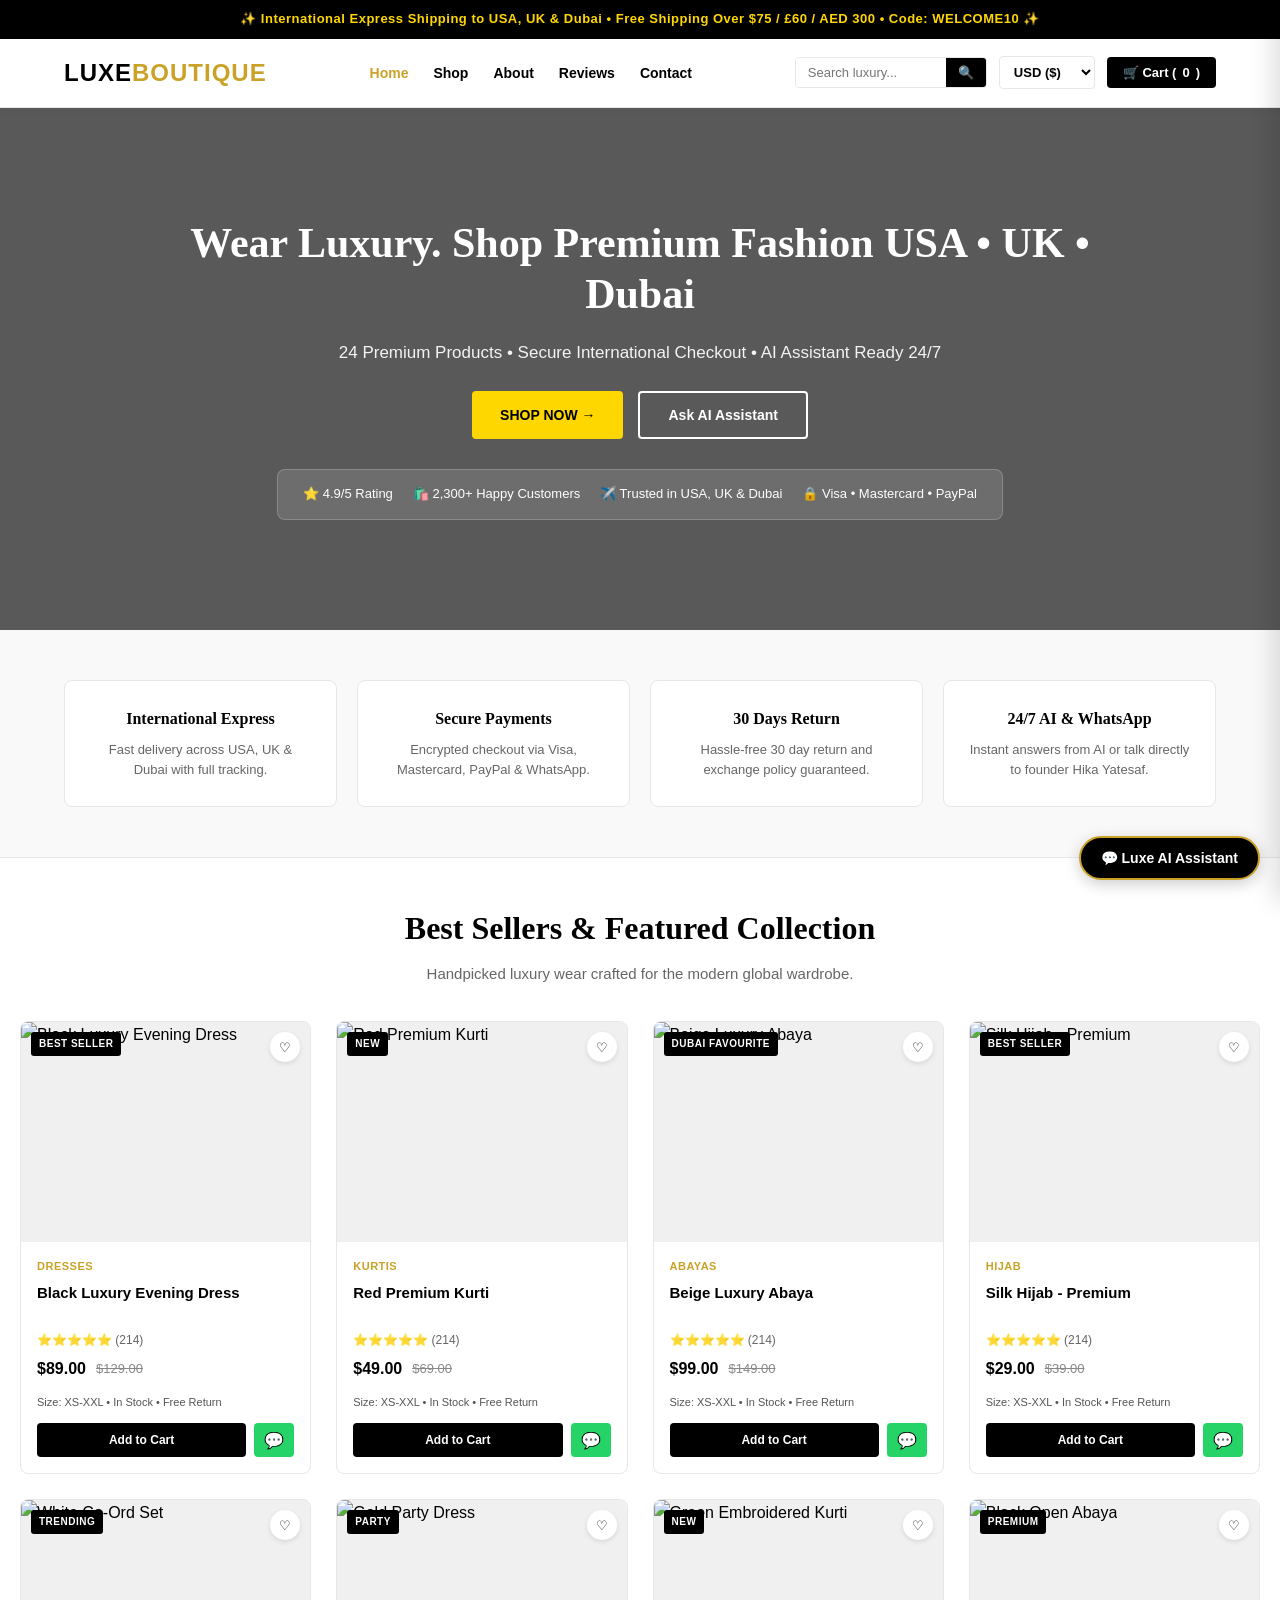
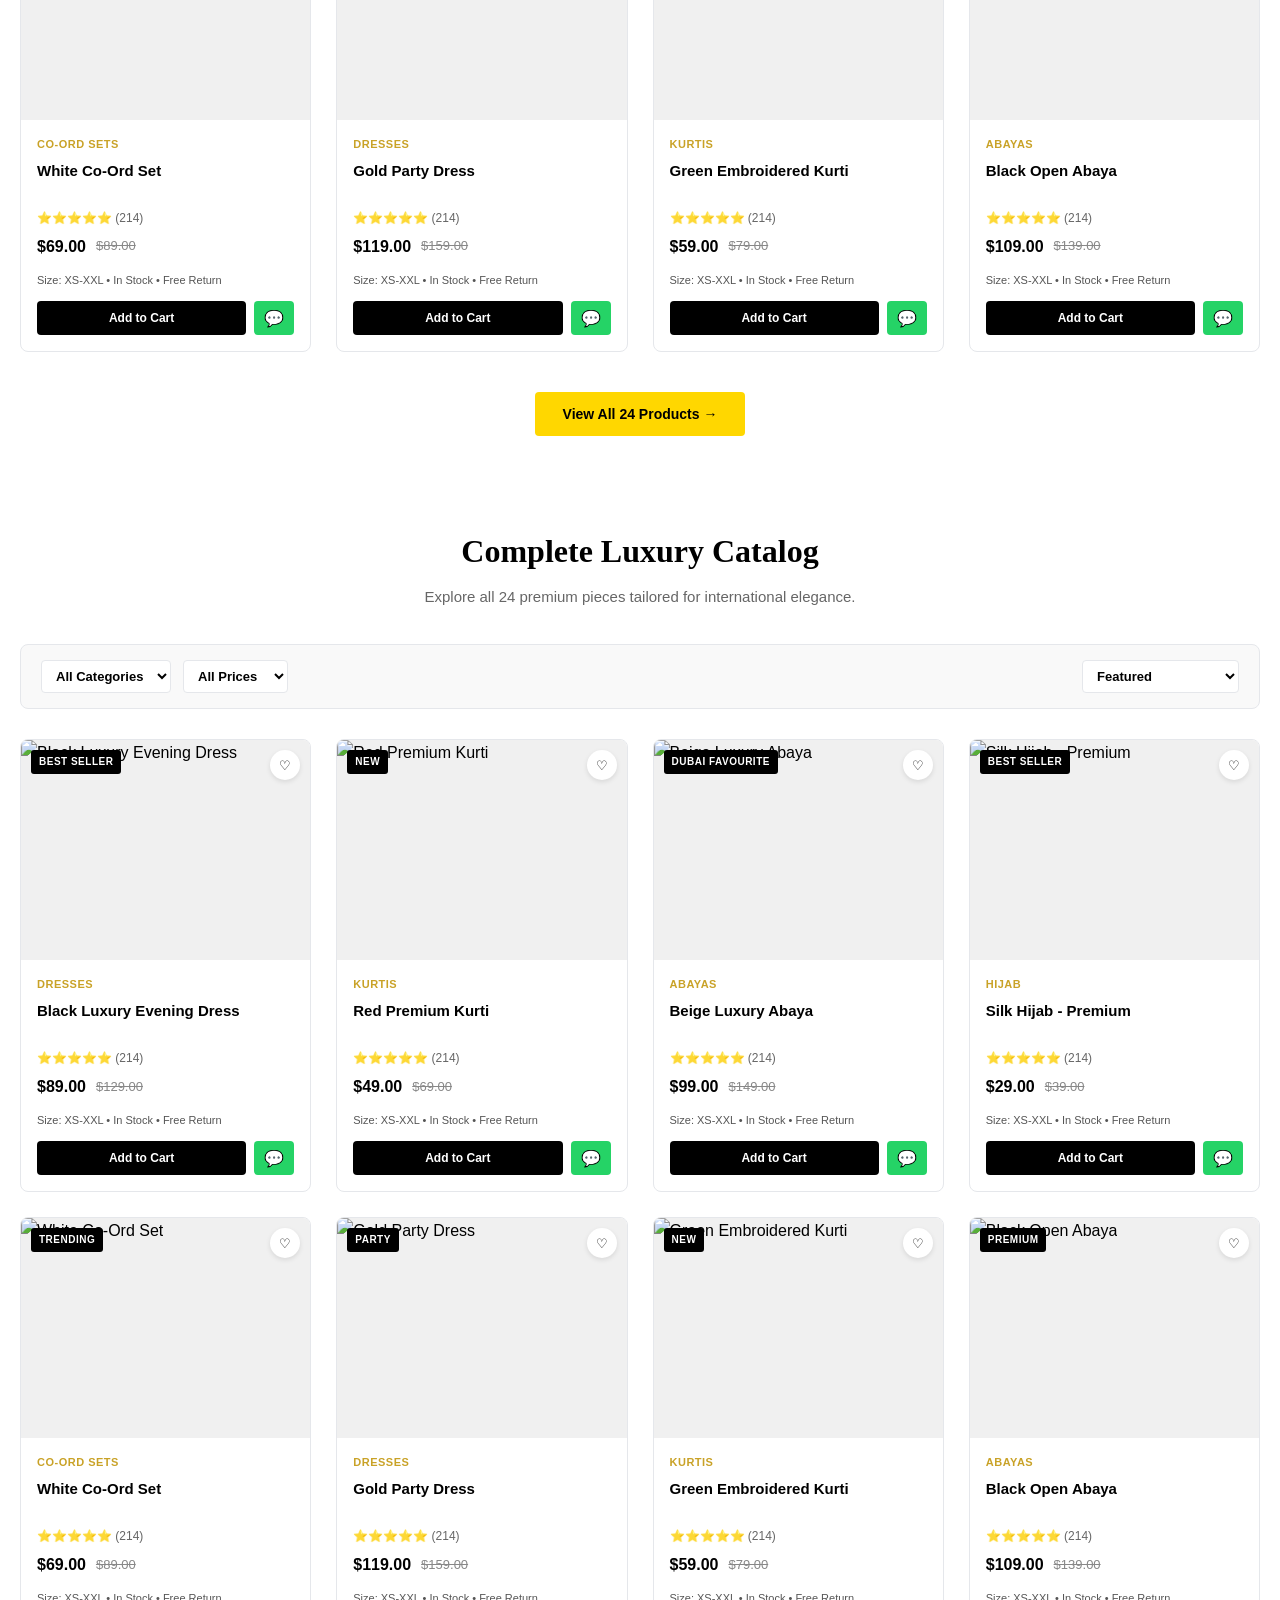
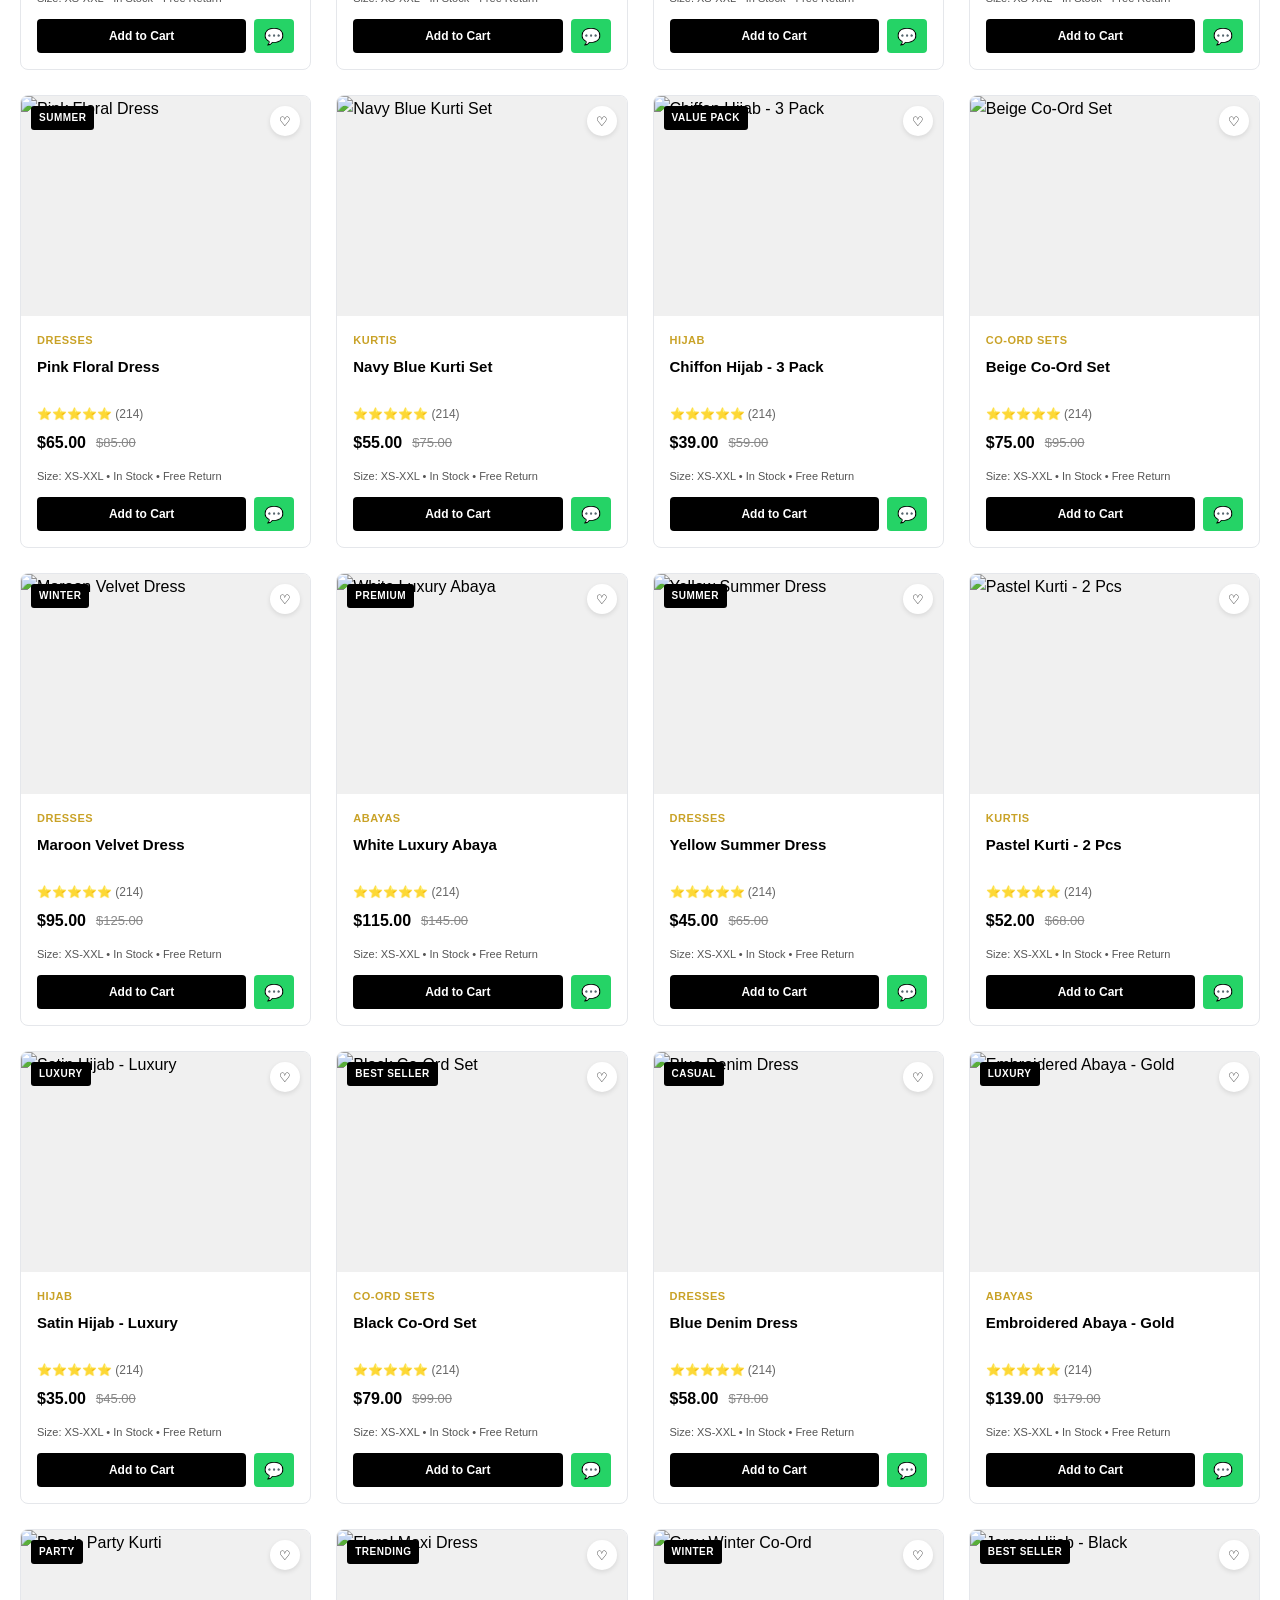
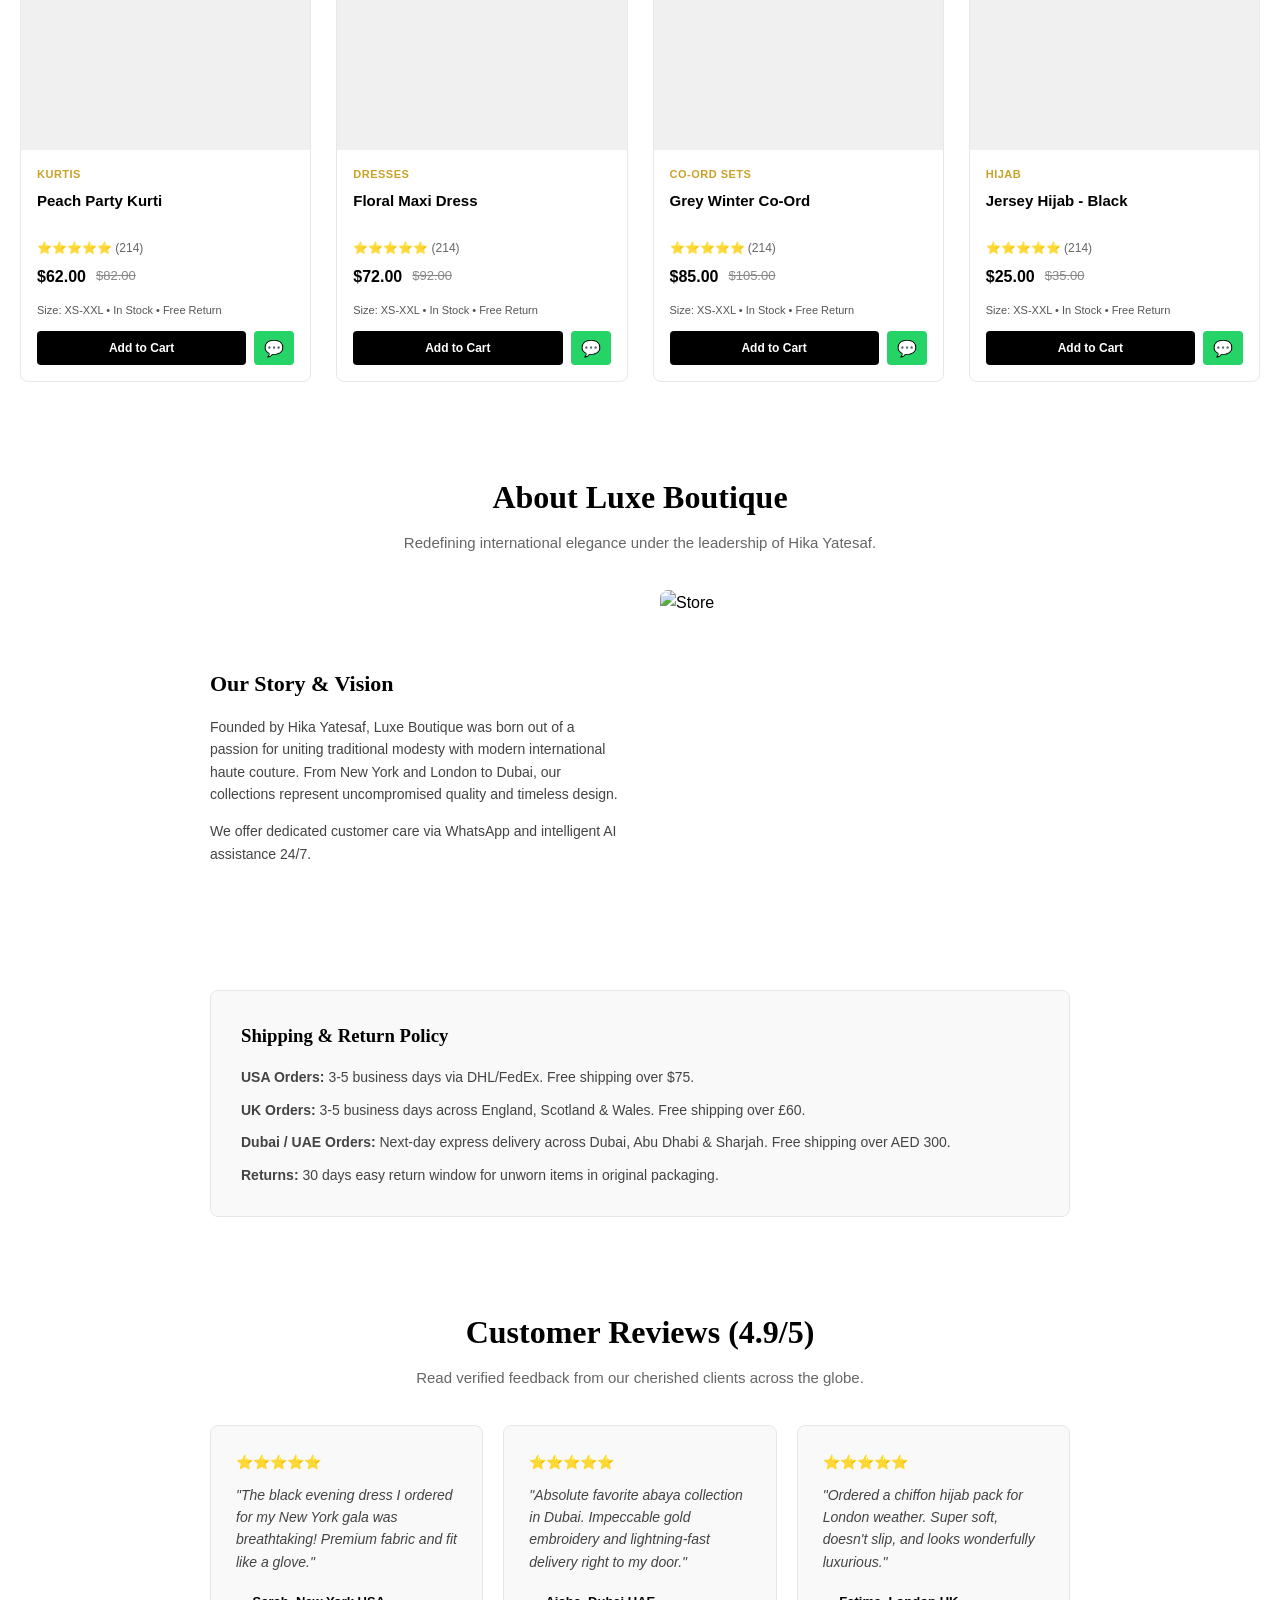
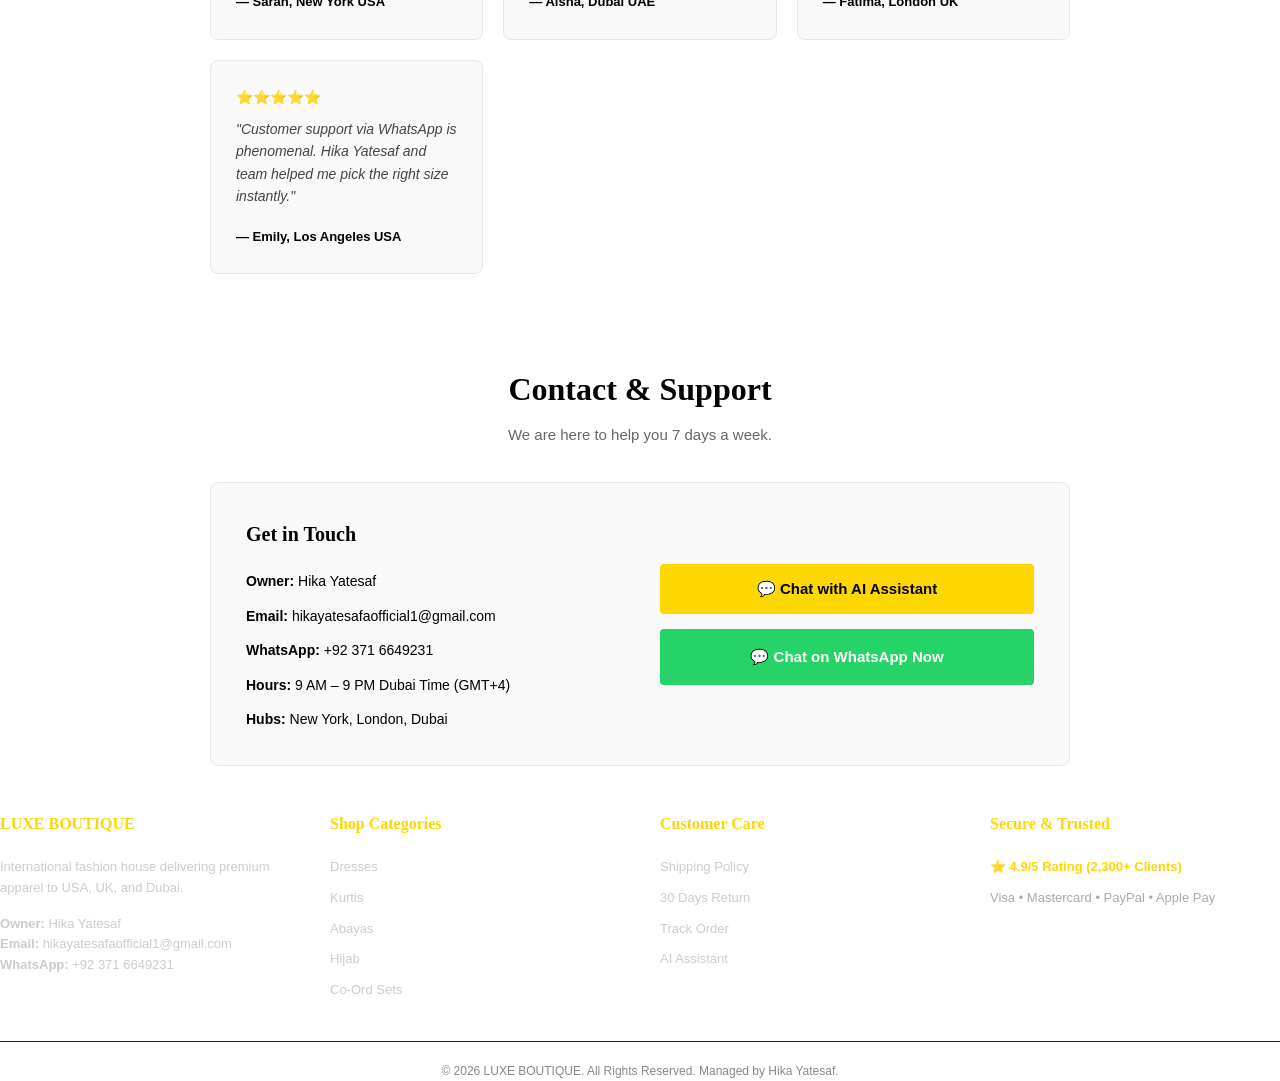
==== commit f03eeb6a: "Update index.html" ====
--- a/index.html
+++ b/index.html
@@ -10,74 +10,59 @@
         *{box-sizing:border-box;margin:0;padding:0;font-family:'Plus Jakarta Sans',sans-serif}
         body{background:var(--white);color:var(--black);line-height:1.6}
         h1,h2,h3,h4{font-family:'Playfair Display',serif}
-        .announcement{background:var(--black);color:var(--gold-btn);text-align:center;font-size:13px;padding:8px 15px;font-weight:600}
-        header{position:sticky;top:0;z-index:100;background:var(--white);border-bottom:1px solid var(--border);display:flex;align-items:center;justify-content:space-between;padding:15px 5%}
-        .logo{font-size:24px;font-weight:700;cursor:pointer}
+        .announcement{background:var(--black);color:var(--gold-btn);text-align:center;font-size:13px;padding:9px 15px;font-weight:600;letter-spacing:0.5px}
+        header{position:sticky;top:0;z-index:100;background:var(--white);border-bottom:1px solid var(--border);display:flex;align-items:center;justify-content:space-between;padding:15px 5%;box-shadow:0 2px 10px rgba(0,0,0,0.03)}
+        .logo{font-size:24px;font-weight:700;cursor:pointer;letter-spacing:1px}
         .logo span{color:var(--gold)}
         .nav-links{display:flex;gap:25px;list-style:none}
-        .nav-links a{text-decoration:none;color:var(--black);font-weight:600;font-size:14px;cursor:pointer}
+        .nav-links a{text-decoration:none;color:var(--black);font-weight:600;font-size:14px;cursor:pointer;transition:color 0.2s}
         .nav-links a:hover,.nav-links a.active{color:var(--gold)}
         .actions{display:flex;align-items:center;gap:12px}
         .search-box{display:flex;border:1px solid var(--border);border-radius:4px;overflow:hidden}
-        .search-box input{padding:6px 10px;border:none;outline:none;font-size:13px;width:140px}
-        .search-box button{background:var(--black);color:var(--white);border:none;padding:0 10px;cursor:pointer}
-        .select-box{padding:6px;border:1px solid var(--border);border-radius:4px;font-size:13px;background:var(--white)}
-        .cart-btn{background:var(--black);color:var(--white);border:none;padding:8px 14px;border-radius:4px;font-weight:600;cursor:pointer}
-        .page{display:none;min-height:70vh}
+        .search-box input{padding:7px 12px;border:none;outline:none;font-size:13px;width:150px}
+        .search-box button{background:var(--black);color:var(--white);border:none;padding:0 12px;cursor:pointer;font-size:13px}
+        .select-box{padding:7px 10px;border:1px solid var(--border);border-radius:4px;font-size:13px;background:var(--white);font-weight:600;cursor:pointer}
+        .cart-btn{background:var(--black);color:var(--white);border:none;padding:8px 16px;border-radius:4px;font-weight:600;cursor:pointer;display:flex;align-items:center;gap:6px;font-size:13px}
+        .page{display:none;min-height:75vh}
         .page.active{display:block}
-        .hero{background:linear-gradient(rgba(0,0,0,0.6),rgba(0,0,0,0.6)),url('https://images.unsplash.com/photo-1490481651871-ab68de25d43d?w=1600&q=80') center/cover;color:var(--white);text-align:center;padding:90px 20px}
-        .hero h1{font-size:40px;max-width:850px;margin:0 auto 20px}
-        .hero p{font-size:17px;max-width:650px;margin:0 auto 25px}
-        .btn-gold{background:var(--gold-btn);color:var(--black);padding:12px 26px;border-radius:4px;font-weight:700;border:none;cursor:pointer;text-decoration:none;display:inline-block}
-        .btn-outline{background:transparent;color:var(--white);border:2px solid var(--white);padding:12px 26px;border-radius:4px;font-weight:700;cursor:pointer}
-        .trust-box{background:rgba(255,255,255,0.1);padding:12px 20px;border-radius:8px;display:inline-flex;gap:15px;margin-top:25px;font-size:13px;flex-wrap:wrap;justify-content:center}
-        .features{display:grid;grid-template-columns:repeat(auto-fit,minmax(220px,1fr));gap:20px;padding:40px 5%;background:var(--light-grey);border-bottom:1px solid var(--border)}
-        .feature-card{background:var(--white);padding:20px;border-radius:8px;text-align:center;border:1px solid var(--border)}
-        .container{max-width:1300px;margin:0 auto;padding:40px 20px}
-        .sec-title{text-align:center;font-size:30px;margin-bottom:8px}
-        .sec-sub{text-align:center;color:#666;margin-bottom:30px;font-size:14px}
-        .filters{display:flex;justify-content:space-between;align-items:center;background:var(--light-grey);padding:15px;border-radius:8px;margin-bottom:25px;flex-wrap:wrap;gap:10px}
-        .grid{display:grid;grid-template-columns:repeat(4,1fr);gap:20px}
+        .hero{background:linear-gradient(rgba(0,0,0,0.65),rgba(0,0,0,0.65)),url('https://images.unsplash.com/photo-1490481651871-ab68de25d43d?w=1600&q=80') center/cover;color:var(--white);text-align:center;padding:110px 20px}
+        .hero h1{font-size:42px;max-width:900px;margin:0 auto 20px;line-height:1.2}
+        .hero p{font-size:17px;max-width:700px;margin:0 auto 25px;color:#f3f3f3}
+        .btn-gold{background:var(--gold-btn);color:var(--black);padding:14px 28px;border-radius:4px;font-weight:700;border:none;cursor:pointer;text-decoration:none;display:inline-block;font-size:14px;transition:opacity 0.2s}
+        .btn-gold:hover{opacity:0.9}
+        .btn-outline{background:transparent;color:var(--white);border:2px solid var(--white);padding:14px 28px;border-radius:4px;font-weight:700;cursor:pointer;font-size:14px;transition:all 0.2s}
+        .btn-outline:hover{background:var(--white);color:var(--black)}
+        .trust-box{background:rgba(255,255,255,0.12);backdrop-filter:blur(10px);padding:14px 25px;border-radius:8px;display:inline-flex;gap:20px;margin-top:30px;font-size:13px;flex-wrap:wrap;justify-content:center;border:1px solid rgba(255,255,255,0.2)}
+        .features{display:grid;grid-template-columns:repeat(auto-fit,minmax(220px,1fr));gap:20px;padding:50px 5%;background:var(--light-grey);border-bottom:1px solid var(--border)}
+        .feature-card{background:var(--white);padding:25px;border-radius:8px;text-align:center;border:1px solid var(--border)}
+        .feature-card h4{margin-bottom:8px;font-size:16px}
+        .feature-card p{font-size:13px;color:#666}
+        .container{max-width:1300px;margin:0 auto;padding:45px 20px}
+        .sec-title{text-align:center;font-size:32px;margin-bottom:8px}
+        .sec-sub{text-align:center;color:#666;margin-bottom:35px;font-size:15px}
+        .filters{display:flex;justify-content:space-between;align-items:center;background:var(--light-grey);padding:15px 20px;border-radius:8px;margin-bottom:30px;flex-wrap:wrap;gap:15px;border:1px solid var(--border)}
+        .grid{display:grid;grid-template-columns:repeat(4,1fr);gap:25px}
         @media(max-width:1024px){.grid{grid-template-columns:repeat(2,1fr)}.nav-links{display:none}}
-        .p-card{background:var(--white);border:1px solid var(--border);border-radius:8px;overflow:hidden;display:flex;flex-direction:column;position:relative}
-        .p-img{height:210px;position:relative;background:#eee}
+        .p-card{background:var(--white);border:1px solid var(--border);border-radius:8px;overflow:hidden;display:flex;flex-direction:column;position:relative;transition:transform 0.2s,box-shadow 0.2s}
+        .p-card:hover{transform:translateY(-4px);box-shadow:0 10px 25px rgba(0,0,0,0.08)}
+        .p-img{height:220px;position:relative;background:#f0f0f0}
         .p-img img{width:100%;height:100%;object-fit:cover}
-        .badge{position:absolute;top:10px;left:10px;background:var(--black);color:var(--white);font-size:9px;font-weight:700;padding:3px 6px;border-radius:3px}
-        .p-body{padding:15px;display:flex;flex-direction:column;flex-grow:1}
-        .p-cat{font-size:10px;font-weight:700;color:var(--gold);text-transform:uppercase;margin-bottom:4px}
-        .p-name{font-size:14px;font-weight:600;margin-bottom:6px;height:40px;overflow:hidden}
-        .p-price{display:flex;gap:8px;align-items:center;margin-bottom:10px}
-        .cur-price{font-size:15px;font-weight:700}
-        .old-price{font-size:12px;color:#888;text-decoration:line-through}
-        .p-actions{display:grid;grid-template-columns:1fr 38px;gap:6px;margin-top:auto}
-        .btn-cart{background:var(--black);color:var(--white);border:none;padding:8px;border-radius:4px;font-weight:600;font-size:12px;cursor:pointer}
-        .btn-wa{background:var(--whatsapp);color:var(--white);border:none;border-radius:4px;display:flex;align-items:center;justify-content:center;cursor:pointer;font-size:15px}
-        .cart-drawer{position:fixed;top:0;right:-400px;width:100%;max-width:380px;height:100%;background:var(--white);z-index:201;box-shadow:-5px 0 20px rgba(0,0,0,0.1);transition:right 0.3s;display:flex;flex-direction:column}
-        .cart-drawer.open{right:0}
-        .cart-head{padding:20px;border-bottom:1px solid var(--border);display:flex;justify-content:space-between;align-items:center}
-        .cart-body{flex-grow:1;overflow-y:auto;padding:20px}
-        .cart-item{display:flex;gap:12px;margin-bottom:15px;padding-bottom:15px;border-bottom:1px solid var(--border);align-items:center}
-        .cart-item img{width:50px;height:60px;object-fit:cover;border-radius:4px}
-        .cart-foot{padding:20px;background:var(--light-grey);border-top:1px solid var(--border)}
-        .modal{position:fixed;top:0;left:0;width:100%;height:100%;background:rgba(0,0,0,0.6);z-index:300;display:none;align-items:center;justify-content:center;padding:15px}
-        .modal-content{background:var(--white);width:100%;max-width:500px;border-radius:8px;padding:25px;position:relative;max-height:90vh;overflow-y:auto}
-        .f-group{margin-bottom:12px}
-        .f-group label{display:block;font-size:12px;font-weight:600;margin-bottom:4px}
-        .f-control{width:100%;padding:8px 10px;border:1px solid var(--border);border-radius:4px;font-size:13px}
-        .ai-btn{position:fixed;bottom:20px;right:20px;background:var(--black);color:var(--white);border:2px solid var(--gold);padding:10px 18px;border-radius:25px;font-weight:700;cursor:pointer;z-index:150;box-shadow:0 4px 12px rgba(0,0,0,0.2)}
-        .chat-box{position:fixed;bottom:75px;right:20px;width:340px;height:460px;background:var(--white);border:1px solid var(--border);border-radius:10px;z-index:151;display:none;flex-direction:column;box-shadow:0 8px 25px rgba(0,0,0,0.15)}
-        .chat-msgs{flex-grow:1;padding:12px;overflow-y:auto;background:var(--light-grey);display:flex;flex-direction:column;gap:8px;font-size:12px}
-        .c-msg{max-width:85%;padding:8px 10px;border-radius:6px;line-height:1.4}
-        .c-msg.bot{background:var(--white);border:1px solid var(--border);align-self:flex-start}
-        .c-msg.user{background:var(--black);color:var(--white);align-self:flex-end}
-        footer{background:var(--black);color:var(--white);padding:50px 5% 25px;margin-top:60px;border-top:3px solid var(--gold)}
-        .footer-grid{display:grid;grid-template-columns:repeat(auto-fit,minmax(200px,1fr));gap:30px;margin-bottom:30px;font-size:13px;color:#ccc}
-        .footer-grid h4{color:var(--gold-btn);margin-bottom:15px;font-size:15px}
+        .badge{position:absolute;top:10px;left:10px;background:var(--black);color:var(--white);font-size:10px;font-weight:700;padding:4px 8px;border-radius:3px;letter-spacing:0.5px}
+        .p-body{padding:16px;display:flex;flex-direction:column;flex-grow:1}
+        .p-cat{font-size:11px;font-weight:700;color:var(--gold);text-transform:uppercase;margin-bottom:5px;letter-spacing:0.5px}
+        .p-name{font-size:15px;font-weight:600;margin-bottom:8px;height:42px;overflow:hidden;color:var(--black)}
+        .p-price{display:flex;gap:10px;align-items:center;margin-bottom:12px}
+        .cur-price{font-size:16px;font-weight:700;color:var(--black)}
+        .old-price{font-size:13px;color:#888;text-decoration:line-through}
+        .p-actions{display:grid;grid-template-columns:1fr 40px;gap:8px;margin-top:auto}
+        .btn-cart{background:var(--black);color:var(--white);border:none;padding:10px;border-radius:4px;font-weight:600;font-size:12px;cursor:pointer;transition:background 0.2s}
+        .btn-cart:hover{background:#333}
+        .btn-wa{background:var(--whatsapp);color:var(--white);border:none;border-radius:4px;display:flex;align-items:center;justify-content:center;cursor:pointer;font-size:16px}
     </style>
 </head>
 <body>
 
-    <div class="announcement">✨ International Express Shipping to USA, UK & Dubai • Use Code: WELCOME10 for 10% Off ✨</div>
+    <div class="announcement">✨ International Express Shipping to USA, UK & Dubai • Free Shipping Over $75 / £60 / AED 300 • Code: WELCOME10 ✨</div>
 
     <header>
         <div class="logo" onclick="showPage('home')">LUXE<span>BOUTIQUE</span></div>
@@ -90,7 +75,7 @@
         </ul>
         <div class="actions">
             <div class="search-box">
-                <input type="text" id="searchInput" placeholder="Search..." oninput="doSearch()">
+                <input type="text" id="searchInput" placeholder="Search luxury..." oninput="doSearch()">
                 <button onclick="doSearch()">🔍</button>
             </div>
             <select class="select-box" id="currSel" onchange="changeCurr(this.value)">
@@ -106,43 +91,42 @@
     <section id="page-home" class="page-section active">
         <div class="hero">
             <h1>Wear Luxury. Shop Premium Fashion USA • UK • Dubai</h1>
-            <p>24 Premium Products • Secure Checkout • AI Assistant ready 24/7</p>
-            <div style="display:flex; gap:12px; justify-content:center; flex-wrap:wrap;">
+            <p>24 Premium Products • Secure International Checkout • AI Assistant Ready 24/7</p>
+            <div style="display:flex; gap:15px; justify-content:center; flex-wrap:wrap;">
                 <button class="btn-gold" onclick="showPage('shop')">SHOP NOW →</button>
                 <button class="btn-outline" onclick="toggleChat()">Ask AI Assistant</button>
             </div>
             <div class="trust-box">
                 <span>⭐ 4.9/5 Rating</span>
-                <span>🛍️ 2,300+ Customers</span>
-                <span>✈️ USA • UK • Dubai</span>
-                <span>🔒 Secure Checkout</span>
+                <span>🛍️ 2,300+ Happy Customers</span>
+                <span>✈️ Trusted in USA, UK & Dubai</span>
+                <span>🔒 Visa • Mastercard • PayPal</span>
             </div>
         </div>
 
         <div class="features">
-            <div class="feature-card"><h4>Fast Shipping</h4><p>Express courier across USA, UK & Dubai.</p></div>
-            <div class="feature-card"><h4>Secure Payments</h4><p>Visa, Mastercard, PayPal & WhatsApp.</p></div>
-            <div class="feature-card"><h4>30 Days Return</h4><p>Easy refunds and item exchanges.</p></div>
-            <div class="feature-card"><h4>24/7 AI Support</h4><p>Instant answers and founder assistance.</p></div>
+            <div class="feature-card"><h4>International Express</h4><p>Fast delivery across USA, UK & Dubai with full tracking.</p></div>
+            <div class="feature-card"><h4>Secure Payments</h4><p>Encrypted checkout via Visa, Mastercard, PayPal & WhatsApp.</p></div>
+            <div class="feature-card"><h4>30 Days Return</h4><p>Hassle-free 30 day return and exchange policy guaranteed.</p></div>
+            <div class="feature-card"><h4>24/7 AI & WhatsApp</h4><p>Instant answers from AI or talk directly to founder Hika Yatesaf.</p></div>
         </div>
 
         <div class="container">
-            <h2 class="sec-title">Best Sellers Collection</h2>
-            <p class="sec-sub">Curated luxury wear for the modern global wardrobe.</p>
+            <h2 class="sec-title">Best Sellers & Featured Collection</h2>
+            <p class="sec-sub">Handpicked luxury wear crafted for the modern global wardrobe.</p>
             <div class="grid" id="bestGrid"></div>
-            <div style="text-align:center; margin-top:35px;">
+            <div style="text-align:center; margin-top:40px;">
                 <button class="btn-gold" onclick="showPage('shop')">View All 24 Products →</button>
             </div>
         </div>
     </section>
-
-    <!-- SHOP PAGE -->
+        <!-- SHOP PAGE -->
     <section id="page-shop" class="page-section">
         <div class="container">
             <h2 class="sec-title">Complete Luxury Catalog</h2>
-            <p class="sec-sub">All 24 premium pieces tailored for international elegance.</p>
+            <p class="sec-sub">Explore all 24 premium pieces tailored for international elegance.</p>
             <div class="filters">
-                <div style="display:flex; gap:10px; flex-wrap:wrap;">
+                <div style="display:flex; gap:12px; flex-wrap:wrap;">
                     <select id="catF" class="select-box" onchange="filterProds()">
                         <option value="All">All Categories</option>
                         <option value="Dresses">Dresses</option>
@@ -165,25 +149,29 @@
                 </select>
             </div>
             <div class="grid" id="shopGrid"></div>
-            <div id="noRes" style="text-align:center; padding:40px; display:none; color:#666;">No products found. Try Dress, Kurti, Abaya...</div>
+            <div id="noRes" style="text-align:center; padding:50px; display:none; color:#666; font-size:16px;">No products found. Try Dress, Kurti, Abaya...</div>
         </div>
     </section>
 
     <!-- ABOUT PAGE -->
     <section id="page-about" class="page-section">
-        <div class="container" style="max-width:850px;">
+        <div class="container" style="max-width:900px;">
             <h2 class="sec-title">About Luxe Boutique</h2>
-            <p class="sec-sub">Led by Hika Yatesaf</p>
-            <div style="display:grid; grid-template-columns:1fr 1fr; gap:30px; align-items:center; margin-bottom:40px;">
+            <p class="sec-sub">Redefining international elegance under the leadership of Hika Yatesaf.</p>
+            <div style="display:grid; grid-template-columns:1fr 1fr; gap:40px; align-items:center; margin-bottom:50px;">
                 <div>
-                    <p style="font-size:14px; color:#444; margin-bottom:12px;">Founded by Hika Yatesaf, Luxe Boutique unites modesty with international couture. Serving New York, London, and Dubai with top-tier fabrics and timeless designs.</p>
-                    <p style="font-size:14px; color:#444;">We provide direct customer care via WhatsApp and intelligent AI assistance for a seamless shopping experience.</p>
-                </div>
-                <img src="https://images.unsplash.com/photo-1441986300917-64674bd600d8?w=800&q=80" style="width:100%; border-radius:8px; height:300px; object-fit:cover;" alt="Store">
-            </div>
-            <div style="background:var(--light-grey); padding:25px; border-radius:8px; border:1px solid var(--border);">
-                <h3>Shipping & Return Policy</h3>
-                <p style="font-size:13px; color:#555; margin-top:8px;">• <strong>USA:</strong> 3-5 days via DHL/FedEx (Free > $75)<br>• <strong>UK:</strong> 3-5 days across UK (Free > £60)<br>• <strong>Dubai/UAE:</strong> Next-day express (Free > AED 300)<br>• <strong>Returns:</strong> 30-day easy return window.</p>
+                    <h3 style="margin-bottom:15px; font-size:22px;">Our Story & Vision</h3>
+                    <p style="font-size:14px; color:#444; margin-bottom:15px;">Founded by Hika Yatesaf, Luxe Boutique was born out of a passion for uniting traditional modesty with modern international haute couture. From New York and London to Dubai, our collections represent uncompromised quality and timeless design.</p>
+                    <p style="font-size:14px; color:#444;">We offer dedicated customer care via WhatsApp and intelligent AI assistance 24/7.</p>
+                </div>
+                <img src="https://images.unsplash.com/photo-1441986300917-64674bd600d8?w=800&q=80" style="width:100%; border-radius:8px; height:350px; object-fit:cover;" alt="Store">
+            </div>
+            <div style="background:var(--light-grey); padding:30px; border-radius:8px; border:1px solid var(--border);">
+                <h3 style="margin-bottom:15px;">Shipping & Return Policy</h3>
+                <p style="font-size:14px; color:#444; margin-bottom:10px;"><strong>USA Orders:</strong> 3-5 business days via DHL/FedEx. Free shipping over $75.</p>
+                <p style="font-size:14px; color:#444; margin-bottom:10px;"><strong>UK Orders:</strong> 3-5 business days across England, Scotland & Wales. Free shipping over £60.</p>
+                <p style="font-size:14px; color:#444; margin-bottom:10px;"><strong>Dubai / UAE Orders:</strong> Next-day express delivery across Dubai, Abu Dhabi & Sharjah. Free shipping over AED 300.</p>
+                <p style="font-size:14px; color:#444;"><strong>Returns:</strong> 30 days easy return window for unworn items in original packaging.</p>
             </div>
         </div>
     </section>
@@ -192,27 +180,27 @@
     <section id="page-reviews" class="page-section">
         <div class="container" style="max-width:900px;">
             <h2 class="sec-title">Customer Reviews (4.9/5)</h2>
-            <p class="sec-sub">Verified feedback worldwide</p>
-            <div style="display:grid; grid-template-columns:repeat(auto-fit,minmax(250px,1fr)); gap:20px; margin-top:20px;">
-                <div style="background:var(--light-grey); padding:20px; border-radius:8px; border:1px solid var(--border);">
-                    <div style="color:var(--gold); margin-bottom:8px;">⭐⭐⭐⭐⭐</div>
-                    <p style="font-size:13px; font-style:italic; margin-bottom:10px;">"The black evening dress I ordered for my New York gala was breathtaking! Fits like a glove."</p>
-                    <strong>— Sarah, New York USA</strong>
-                </div>
-                <div style="background:var(--light-grey); padding:20px; border-radius:8px; border:1px solid var(--border);">
-                    <div style="color:var(--gold); margin-bottom:8px;">⭐⭐⭐⭐⭐</div>
-                    <p style="font-size:13px; font-style:italic; margin-bottom:10px;">"Absolute favorite abaya collection in Dubai. Impeccable gold embroidery and fast delivery."</p>
-                    <strong>— Aisha, Dubai UAE</strong>
-                </div>
-                <div style="background:var(--light-grey); padding:20px; border-radius:8px; border:1px solid var(--border);">
-                    <div style="color:var(--gold); margin-bottom:8px;">⭐⭐⭐⭐⭐</div>
-                    <p style="font-size:13px; font-style:italic; margin-bottom:10px;">"Ordered chiffon hijabs for London weather. Super soft, doesn't slip, wonderfully luxurious."</p>
-                    <strong>— Fatima, London UK</strong>
-                </div>
-                <div style="background:var(--light-grey); padding:20px; border-radius:8px; border:1px solid var(--border);">
-                    <div style="color:var(--gold); margin-bottom:8px;">⭐⭐⭐⭐⭐</div>
-                    <p style="font-size:13px; font-style:italic; margin-bottom:10px;">"Customer support via WhatsApp is phenomenal. Hika Yatesaf helped me pick the right size instantly."</p>
-                    <strong>— Emily, Los Angeles USA</strong>
+            <p class="sec-sub">Read verified feedback from our cherished clients across the globe.</p>
+            <div style="display:grid; grid-template-columns:repeat(auto-fit,minmax(260px,1fr)); gap:20px; margin-top:30px;">
+                <div style="background:var(--light-grey); padding:25px; border-radius:8px; border:1px solid var(--border);">
+                    <div style="color:var(--gold); margin-bottom:10px; font-size:14px;">⭐⭐⭐⭐⭐</div>
+                    <p style="font-size:14px; font-style:italic; margin-bottom:15px; color:#444;">"The black evening dress I ordered for my New York gala was breathtaking! Premium fabric and fit like a glove."</p>
+                    <strong style="font-size:13px;">— Sarah, New York USA</strong>
+                </div>
+                <div style="background:var(--light-grey); padding:25px; border-radius:8px; border:1px solid var(--border);">
+                    <div style="color:var(--gold); margin-bottom:10px; font-size:14px;">⭐⭐⭐⭐⭐</div>
+                    <p style="font-size:14px; font-style:italic; margin-bottom:15px; color:#444;">"Absolute favorite abaya collection in Dubai. Impeccable gold embroidery and lightning-fast delivery right to my door."</p>
+                    <strong style="font-size:13px;">— Aisha, Dubai UAE</strong>
+                </div>
+                <div style="background:var(--light-grey); padding:25px; border-radius:8px; border:1px solid var(--border);">
+                    <div style="color:var(--gold); margin-bottom:10px; font-size:14px;">⭐⭐⭐⭐⭐</div>
+                    <p style="font-size:14px; font-style:italic; margin-bottom:15px; color:#444;">"Ordered a chiffon hijab pack for London weather. Super soft, doesn't slip, and looks wonderfully luxurious."</p>
+                    <strong style="font-size:13px;">— Fatima, London UK</strong>
+                </div>
+                <div style="background:var(--light-grey); padding:25px; border-radius:8px; border:1px solid var(--border);">
+                    <div style="color:var(--gold); margin-bottom:10px; font-size:14px;">⭐⭐⭐⭐⭐</div>
+                    <p style="font-size:14px; font-style:italic; margin-bottom:15px; color:#444;">"Customer support via WhatsApp is phenomenal. Hika Yatesaf and team helped me pick the right size instantly."</p>
+                    <strong style="font-size:13px;">— Emily, Los Angeles USA</strong>
                 </div>
             </div>
         </div>
@@ -220,19 +208,21 @@
 
     <!-- CONTACT PAGE -->
     <section id="page-contact" class="page-section">
-        <div class="container" style="max-width:800px;">
+        <div class="container" style="max-width:900px;">
             <h2 class="sec-title">Contact & Support</h2>
-            <p class="sec-sub">Available 7 days a week</p>
-            <div style="display:grid; grid-template-columns:1fr 1fr; gap:30px; background:var(--light-grey); padding:30px; border-radius:8px; border:1px solid var(--border);">
+            <p class="sec-sub">We are here to help you 7 days a week.</p>
+            <div style="display:grid; grid-template-columns:1fr 1fr; gap:40px; background:var(--light-grey); padding:35px; border-radius:8px; border:1px solid var(--border);">
                 <div>
-                    <p style="margin-bottom:10px;"><strong>Owner:</strong> Hika Yatesaf</p>
-                    <p style="margin-bottom:10px;"><strong>Email:</strong> hikayatesafaofficial1@gmail.com</p>
-                    <p style="margin-bottom:10px;"><strong>WhatsApp:</strong> +92 371 6649231</p>
-                    <p><strong>Hours:</strong> 9 AM – 9 PM Dubai Time</p>
-                </div>
-                <div style="display:flex; flex-direction:column; justify-content:center; gap:12px;">
-                    <button class="btn-gold" onclick="toggleChat()">💬 Open AI Assistant</button>
-                    <a href="https://wa.me/923716649231" target="_blank" style="background:var(--whatsapp); color:var(--white); padding:12px; border-radius:4px; font-weight:700; text-align:center; text-decoration:none;">💬 Chat on WhatsApp</a>
+                    <h3 style="margin-bottom:20px; font-size:20px;">Get in Touch</h3>
+                    <p style="margin-bottom:12px; font-size:14px;"><strong>Owner:</strong> Hika Yatesaf</p>
+                    <p style="margin-bottom:12px; font-size:14px;"><strong>Email:</strong> hikayatesafaofficial1@gmail.com</p>
+                    <p style="margin-bottom:12px; font-size:14px;"><strong>WhatsApp:</strong> +92 371 6649231</p>
+                    <p style="margin-bottom:12px; font-size:14px;"><strong>Hours:</strong> 9 AM – 9 PM Dubai Time (GMT+4)</p>
+                    <p style="font-size:14px;"><strong>Hubs:</strong> New York, London, Dubai</p>
+                </div>
+                <div style="display:flex; flex-direction:column; justify-content:center; gap:15px;">
+                    <button class="btn-gold" style="padding:16px; font-size:15px; text-align:center;" onclick="toggleChat()">💬 Chat with AI Assistant</button>
+                    <a href="https://wa.me/923716649231" target="_blank" style="background:var(--whatsapp); color:var(--white); padding:16px; border-radius:4px; font-weight:700; text-align:center; text-decoration:none; font-size:15px;">💬 Chat on WhatsApp Now</a>
                 </div>
             </div>
         </div>
@@ -240,117 +230,125 @@
 
     <!-- Cart Drawer -->
     <div id="cartOverlay" onclick="toggleCart()" style="position:fixed; top:0; left:0; width:100%; height:100%; background:rgba(0,0,0,0.5); z-index:200; display:none;"></div>
-    <div class="cart-drawer" id="cartDrawer">
-        <div class="cart-head">
-            <h3>Your Shopping Bag</h3>
-            <button onclick="toggleCart()" style="background:none;border:none;font-size:20px;cursor:pointer;">✕</button>
-        </div>
-        <div class="cart-body" id="cartItems"></div>
-        <div class="cart-foot">
-            <div style="display:flex; gap:8px; margin-bottom:12px;">
-                <input type="text" id="coupon" placeholder="Code: WELCOME10" style="flex-grow:1; padding:6px 10px; border:1px solid var(--border); border-radius:4px; font-size:12px;">
-                <button onclick="applyCoupon()" style="background:var(--black); color:var(--white); border:none; padding:6px 12px; border-radius:4px; font-weight:600; cursor:pointer; font-size:12px;">Apply</button>
-            </div>
-            <div style="display:flex; justify-content:space-between; font-size:13px; margin-bottom:6px;"><span>Subtotal:</span><span id="subTotal">$0.00</span></div>
-            <div style="display:flex; justify-content:space-between; font-size:13px; margin-bottom:6px; color:var(--gold); display:none;" id="discRow"><span>Discount:</span><span id="discAmt">$0.00</span></div>
-            <div style="display:flex; justify-content:space-between; font-size:15px; font-weight:700; border-top:1px solid var(--border); padding-top:8px; margin-top:8px;"><span>Total:</span><span id="finalTotal">$0.00</span></div>
-            <button class="btn-gold" style="width:100%; margin-top:12px; padding:10px; text-align:center;" onclick="openCheckout()">Secure Checkout</button>
-            <a href="#" id="waCartBtn" onclick="orderWA()" style="display:block; background:var(--whatsapp); color:var(--white); text-align:center; padding:10px; border-radius:4px; font-weight:700; margin-top:8px; text-decoration:none; font-size:13px;">💬 Order via WhatsApp</a>
+    <div class="cart-drawer" id="cartDrawer" style="position:fixed; top:0; right:-400px; width:100%; max-width:400px; height:100%; background:var(--white); z-index:201; box-shadow:-5px 0 25px rgba(0,0,0,0.15); transition:right 0.3s ease; display:flex; flex-direction:column;">
+        <div style="padding:20px; border-bottom:1px solid var(--border); display:flex; justify-content:space-between; align-items:center;">
+            <h3 style="font-size:18px;">Your Shopping Bag</h3>
+            <button onclick="toggleCart()" style="background:none;border:none;font-size:22px;cursor:pointer;">✕</button>
+        </div>
+        <div style="flex-grow:1; overflow-y:auto; padding:20px;" id="cartItems"></div>
+        <div style="padding:20px; background:var(--light-grey); border-top:1px solid var(--border);">
+            <div style="display:flex; gap:10px; margin-bottom:15px;">
+                <input type="text" id="coupon" placeholder="Code: WELCOME10" style="flex-grow:1; padding:8px 12px; border:1px solid var(--border); border-radius:4px; font-size:13px;">
+                <button onclick="applyCoupon()" style="background:var(--black); color:var(--white); border:none; padding:8px 15px; border-radius:4px; font-weight:600; cursor:pointer; font-size:13px;">Apply</button>
+            </div>
+            <div style="display:flex; justify-content:space-between; font-size:14px; margin-bottom:8px;"><span>Subtotal:</span><span id="subTotal">$0.00</span></div>
+            <div style="display:flex; justify-content:space-between; font-size:14px; margin-bottom:8px; color:var(--gold); display:none;" id="discRow"><span>Discount (10%):</span><span id="discAmt">$0.00</span></div>
+            <div style="display:flex; justify-content:space-between; font-size:16px; font-weight:700; border-top:1px solid var(--border); padding-top:10px; margin-top:8px;"><span>Total:</span><span id="finalTotal">$0.00</span></div>
+            <button class="btn-gold" style="width:100%; margin-top:15px; padding:13px; text-align:center;" onclick="openCheckout()">Proceed to Secure Checkout</button>
+            <a href="#" onclick="orderWA()" style="display:block; background:var(--whatsapp); color:var(--white); text-align:center; padding:13px; border-radius:4px; font-weight:700; margin-top:10px; text-decoration:none; font-size:14px;">💬 Order via WhatsApp</a>
         </div>
     </div>
-    <!-- Checkout Modal -->
-    <div class="modal" id="checkoutModal">
-        <div class="modal-content">
-            <button onclick="document.getElementById('checkoutModal').style.display='none'" style="position:absolute; top:15px; right:15px; background:none; border:none; font-size:20px; cursor:pointer;">✕</button>
-            <h2 style="margin-bottom:15px; font-size:20px;">Secure Checkout</h2>
+        <!-- Checkout Modal -->
+    <div class="modal" id="checkoutModal" style="position:fixed; top:0; left:0; width:100%; height:100%; background:rgba(0,0,0,0.6); z-index:300; display:none; align-items:center; justify-content:center; padding:20px;">
+        <div class="modal-content" style="background:var(--white); width:100%; max-width:550px; border-radius:8px; padding:30px; position:relative; max-height:90vh; overflow-y:auto;">
+            <button onclick="document.getElementById('checkoutModal').style.display='none'" style="position:absolute; top:15px; right:20px; background:none; border:none; font-size:24px; cursor:pointer;">✕</button>
+            <h2 style="margin-bottom:20px; font-size:24px;">Secure Checkout</h2>
             <div class="f-group"><label>Full Name *</label><input type="text" id="cName" class="f-control" placeholder="Hika Yatesaf"></div>
-            <div class="f-group"><label>Phone Number *</label><input type="text" id="cPhone" class="f-control" placeholder="+1 555 019 2834"></div>
-            <div class="f-group"><label>Email *</label><input type="email" id="cEmail" class="f-control" value="hikayatesafaofficial1@gmail.com"></div>
-            <div class="f-group"><label>Address *</label><input type="text" id="cAddress" class="f-control" placeholder="Street Address"></div>
-            <div style="display:grid; grid-template-columns:1fr 1fr; gap:10px;">
-                <div class="f-group"><label>City *</label><input type="text" id="cCity" class="f-control" placeholder="New York"></div>
+            <div class="f-group"><label>Phone Number (with country code) *</label><input type="text" id="cPhone" class="f-control" placeholder="+1 555 019 2834"></div>
+            <div class="f-group"><label>Email Address *</label><input type="email" id="cEmail" class="f-control" value="hikayatesafaofficial1@gmail.com"></div>
+            <div class="f-group"><label>Street Address *</label><input type="text" id="cAddress" class="f-control" placeholder="123 Luxury Ave, Apt 4B"></div>
+            <div style="display:grid; grid-template-columns:1fr 1fr; gap:15px;">
+                <div class="f-group"><label>City *</label><input type="text" id="cCity" class="f-control" placeholder="New York / London / Dubai"></div>
                 <div class="f-group"><label>Country *</label>
                     <select id="cCountry" class="f-control">
                         <option value="United States">United States</option>
                         <option value="United Kingdom">United Kingdom</option>
-                        <option value="United Arab Emirates">United Arab Emirates</option>
+                        <option value="United Arab Emirates - Dubai">United Arab Emirates - Dubai</option>
                         <option value="Pakistan">Pakistan</option>
                         <option value="Other">Other</option>
                     </select>
                 </div>
             </div>
             <div class="f-group"><label>Payment Method</label>
-                <div style="font-size:13px; font-weight:600; padding:8px; background:var(--light-grey); border:1px solid var(--border); border-radius:4px;">
-                    <input type="radio" checked> Cash on Delivery / Pay on WhatsApp Link
-                </div>
-            </div>
-            <button class="btn-gold" style="width:100%; padding:12px; margin-top:10px;" onclick="confirmOrder()">Confirm & Place Order</button>
+                <div style="font-size:14px; font-weight:600; padding:12px; background:var(--light-grey); border:1px solid var(--border); border-radius:4px;">
+                    <input type="radio" checked> Cash on Delivery / Pay on WhatsApp Secure Link
+                </div>
+            </div>
+            <button class="btn-gold" style="width:100%; padding:14px; margin-top:15px;" onclick="confirmOrder()">Confirm & Place Order</button>
         </div>
     </div>
 
     <!-- Success Modal -->
-    <div class="modal" id="successModal">
-        <div class="modal-content" style="text-align:center;">
-            <h2 style="color:var(--gold); margin-bottom:10px;">Order Placed Successfully! 🎉</h2>
-            <p id="succId" style="font-weight:700; margin-bottom:10px;"></p>
-            <p id="succSum" style="font-size:13px; color:#555; margin-bottom:20px;"></p>
-            <div style="display:flex; flex-direction:column; gap:10px;">
-                <button class="btn-gold" style="background:var(--whatsapp); color:var(--white);" onclick="sendSuccWA()">💬 Send Order on WhatsApp</button>
-                <button class="btn-gold" onclick="sendSuccEmail()">✉️ Send Order via Email</button>
-                <button class="btn-outline" style="background:var(--black); border:none; padding:10px;" onclick="location.reload()">Continue Shopping</button>
+    <div class="modal" id="successModal" style="position:fixed; top:0; left:0; width:100%; height:100%; background:rgba(0,0,0,0.6); z-index:300; display:none; align-items:center; justify-content:center; padding:20px;">
+        <div class="modal-content" style="background:var(--white); width:100%; max-width:550px; border-radius:8px; padding:30px; position:relative; text-align:center;">
+            <h2 style="color:var(--gold); margin-bottom:10px; font-size:24px;">Order Placed Successfully! 🎉</h2>
+            <p id="succId" style="font-weight:700; font-size:16px; margin-bottom:15px;"></p>
+            <p id="succSum" style="font-size:14px; color:#555; margin-bottom:25px; line-height:1.6;"></p>
+            <div style="display:flex; flex-direction:column; gap:12px;">
+                <button class="btn-gold" style="background:var(--whatsapp); color:var(--white); padding:14px;" onclick="sendSuccWA()">💬 Send Order on WhatsApp to Owner</button>
+                <button class="btn-gold" style="padding:14px;" onclick="sendSuccEmail()">✉️ Send Order via Email</button>
+                <button class="btn-outline" style="background:var(--black); border:none; padding:12px;" onclick="location.reload()">Continue Shopping</button>
             </div>
         </div>
     </div>
 
     <!-- AI Chat Assistant -->
-    <button class="ai-btn" onclick="toggleChat()">💬 AI Assistant</button>
-    <div class="chat-box" id="chatBox">
-        <div style="background:var(--black); color:var(--gold-btn); padding:12px; display:flex; justify-content:space-between; align-items:center; font-weight:600; font-size:13px;">
-            <span>💬 Luxe Assistant</span>
-            <button onclick="toggleChat()" style="background:none;border:none;color:#fff;cursor:pointer;font-size:16px;">✕</button>
-        </div>
-        <div class="chat-msgs" id="chatMsgs">
-            <div class="c-msg bot">Hello! Ask me about our 24 luxury products, prices, sizing, shipping to USA/UK/Dubai, or returns!</div>
-        </div>
-        <div style="padding:8px; background:var(--white); border-top:1px solid var(--border); display:flex; gap:6px;">
-            <input type="text" id="chatIn" placeholder="Type a question..." style="flex-grow:1; padding:6px 10px; border:1px solid var(--border); border-radius:4px; font-size:12px; outline:none;" onkeydown="if(event.key==='Enter')sendChat()">
-            <button onclick="sendChat()" style="background:var(--black); color:var(--white); border:none; padding:0 12px; border-radius:4px; font-size:12px; cursor:pointer;">Send</button>
+    <button class="ai-btn" onclick="toggleChat()" style="position:fixed; bottom:20px; right:20px; background:var(--black); color:var(--white); border:2px solid var(--gold); padding:12px 20px; border-radius:30px; font-weight:700; cursor:pointer; z-index:150; box-shadow:0 4px 15px rgba(0,0,0,0.2); display:flex; align-items:center; gap:8px; font-size:14px;">💬 Luxe AI Assistant</button>
+    <div class="chat-box" id="chatBox" style="position:fixed; bottom:80px; right:20px; width:360px; height:500px; background:var(--white); border:1px solid var(--border); border-radius:12px; z-index:151; display:none; flex-direction:column; box-shadow:0 10px 30px rgba(0,0,0,0.15); overflow:hidden;">
+        <div style="background:var(--black); color:var(--gold-btn); padding:15px; display:flex; justify-content:space-between; align-items:center; font-weight:600; font-size:15px;">
+            <span>💬 Luxe Assistant (90% Answers)</span>
+            <button onclick="toggleChat()" style="background:none;border:none;color:#fff;cursor:pointer;font-size:18px;">✕</button>
+        </div>
+        <div class="chat-msgs" id="chatMsgs" style="flex-grow:1; padding:15px; overflow-y:auto; background:var(--light-grey); display:flex; flex-direction:column; gap:10px; font-size:13px;">
+            <div class="c-msg bot">Hello! I am your Luxe Assistant. Ask me anything about our 24 luxury products, prices, sizing for USA/UK/Dubai, shipping, or returns!</div>
+        </div>
+        <div style="padding:8px 10px; background:var(--white); border-top:1px solid var(--border); display:flex; gap:6px; overflow-x:auto;">
+            <button onclick="quickAsk('What are your prices?')" style="background:var(--light-grey); border:1px solid var(--border); padding:5px 10px; border-radius:15px; font-size:11px; white-space:nowrap; cursor:pointer; font-weight:600;">Price?</button>
+            <button onclick="quickAsk('What size should I get?')" style="background:var(--light-grey); border:1px solid var(--border); padding:5px 10px; border-radius:15px; font-size:11px; white-space:nowrap; cursor:pointer; font-weight:600;">Size?</button>
+            <button onclick="quickAsk('Shipping rates for USA UK Dubai?')" style="background:var(--light-grey); border:1px solid var(--border); padding:5px 10px; border-radius:15px; font-size:11px; white-space:nowrap; cursor:pointer; font-weight:600;">Shipping?</button>
+            <button onclick="quickAsk('What is your return policy?')" style="background:var(--light-grey); border:1px solid var(--border); padding:5px 10px; border-radius:15px; font-size:11px; white-space:nowrap; cursor:pointer; font-weight:600;">Return?</button>
+        </div>
+        <div style="padding:10px; background:var(--white); border-top:1px solid var(--border); display:flex; gap:8px;">
+            <input type="text" id="chatIn" placeholder="Type a question..." style="flex-grow:1; padding:8px 12px; border:1px solid var(--border); border-radius:4px; font-size:13px; outline:none;" onkeydown="if(event.key==='Enter')sendChat()">
+            <button onclick="sendChat()" style="background:var(--black); color:var(--white); border:none; padding:0 15px; border-radius:4px; font-size:13px; cursor:pointer; font-weight:600;">Send</button>
         </div>
     </div>
 
     <footer>
-        <div class="footer-grid">
+        <div class="footer-grid" style="display:grid; grid-template-columns:repeat(auto-fit,minmax(220px,1fr)); gap:40px; margin-bottom:40px; font-size:13px; color:#ccc;">
             <div>
-                <h4>LUXE BOUTIQUE</h4>
-                <p>International fashion house managed by Hika Yatesaf.</p>
-                <p style="margin-top:8px;">Email: hikayatesafaofficial1@gmail.com</p>
-                <p>WhatsApp: +92 371 6649231</p>
+                <h4 style="color:var(--gold-btn); margin-bottom:20px; font-size:16px;">LUXE BOUTIQUE</h4>
+                <p>International fashion house delivering premium apparel to USA, UK, and Dubai.</p>
+                <p style="margin-top:15px;"><strong>Owner:</strong> Hika Yatesaf</p>
+                <p><strong>Email:</strong> hikayatesafaofficial1@gmail.com</p>
+                <p><strong>WhatsApp:</strong> +92 371 6649231</p>
             </div>
             <div>
-                <h4>Shop Categories</h4>
-                <p style="cursor:pointer; margin-bottom:6px;" onclick="catNav('Dresses')">Dresses</p>
-                <p style="cursor:pointer; margin-bottom:6px;" onclick="catNav('Kurtis')">Kurtis</p>
-                <p style="cursor:pointer; margin-bottom:6px;" onclick="catNav('Abayas')">Abayas</p>
-                <p style="cursor:pointer; margin-bottom:6px;" onclick="catNav('Hijab')">Hijab</p>
+                <h4 style="color:var(--gold-btn); margin-bottom:20px; font-size:16px;">Shop Categories</h4>
+                <p style="cursor:pointer; margin-bottom:10px;" onclick="catNav('Dresses')">Dresses</p>
+                <p style="cursor:pointer; margin-bottom:10px;" onclick="catNav('Kurtis')">Kurtis</p>
+                <p style="cursor:pointer; margin-bottom:10px;" onclick="catNav('Abayas')">Abayas</p>
+                <p style="cursor:pointer; margin-bottom:10px;" onclick="catNav('Hijab')">Hijab</p>
+                <p style="cursor:pointer;" onclick="catNav('Co-Ord Sets')">Co-Ord Sets</p>
             </div>
             <div>
-                <h4>Customer Care</h4>
-                <p style="cursor:pointer; margin-bottom:6px;" onclick="showPage('about')">Shipping & Returns</p>
-                <p style="cursor:pointer; margin-bottom:6px;" onclick="showPage('contact')">Contact Support</p>
+                <h4 style="color:var(--gold-btn); margin-bottom:20px; font-size:16px;">Customer Care</h4>
+                <p style="cursor:pointer; margin-bottom:10px;" onclick="showPage('about')">Shipping Policy</p>
+                <p style="cursor:pointer; margin-bottom:10px;" onclick="showPage('about')">30 Days Return</p>
+                <p style="cursor:pointer; margin-bottom:10px;" onclick="showPage('contact')">Track Order</p>
                 <p style="cursor:pointer;" onclick="toggleChat()">AI Assistant</p>
             </div>
             <div>
-                <h4>Secure & Trusted</h4>
-                <p style="color:var(--gold-btn); font-weight:600;">⭐ 4.9/5 Rating</p>
-                <p style="margin-top:6px;">Visa • Mastercard • PayPal • Apple Pay</p>
-            </div>
-        </div>
-        <div style="border-top:1px solid #222; padding-top:15px; text-align:center; font-size:11px; color:#888;">
-            &copy; 2026 LUXE BOUTIQUE. Managed by Hika Yatesaf. All Rights Reserved.
+                <h4 style="color:var(--gold-btn); margin-bottom:20px; font-size:16px;">Secure & Trusted</h4>
+                <p style="color:var(--gold-btn); font-weight:600;">⭐ 4.9/5 Rating (2,300+ Clients)</p>
+                <p style="margin-top:10px; color:#aaa;">Visa • Mastercard • PayPal • Apple Pay</p>
+            </div>
+        </div>
+        <div style="border-top:1px solid #222; padding-top:20px; text-align:center; font-size:12px; color:#888;">
+            &copy; 2026 LUXE BOUTIQUE. All Rights Reserved. Managed by Hika Yatesaf.
         </div>
     </footer>
-
-    <script>
+        <script>
         const products = [
             { id: 1, name: "Black Luxury Evening Dress", category: "Dresses", price: 89, old: 129, tag: "BEST SELLER", img: "https://images.unsplash.com/photo-1566174053879-31528523f8ae?w=600&q=80" },
             { id: 2, name: "Red Premium Kurti", category: "Kurtis", price: 49, old: 69, tag: "NEW", img: "https://images.unsplash.com/photo-1610030469983-98e550d6193c?w=600&q=80" },
@@ -408,8 +406,9 @@
 
         function toggleCart() {
             let d = document.getElementById('cartDrawer');
-            d.classList.toggle('open');
-            document.getElementById('cartOverlay').style.display = d.classList.contains('open') ? 'block' : 'none';
+            let isOpen = d.style.right === '0px';
+            d.style.right = isOpen ? '-400px' : '0px';
+            document.getElementById('cartOverlay').style.display = isOpen ? 'none' : 'block';
         }
 
         function renderCard(p) {
@@ -417,17 +416,18 @@
                 <div class="p-card">
                     <div class="p-img">
                         ${p.tag ? `<span class="badge">${p.tag}</span>` : ''}
+                        <button style="position:absolute; top:10px; right:10px; background:#fff; border:none; width:30px; height:30px; border-radius:50%; cursor:pointer; display:flex; align-items:center; justify-content:center; box-shadow:0 2px 5px rgba(0,0,0,0.1);" onclick="alert('Added to wishlist!')">♡</button>
                         <img src="${p.img}" alt="${p.name}" onerror="this.onerror=null;this.src='https://images.unsplash.com/photo-1515886657613-9f3515b0c78f?w=600&q=80'">
                     </div>
                     <div class="p-body">
                         <div class="p-cat">${p.category}</div>
                         <div class="p-name">${p.name}</div>
-                        <div style="font-size:11px; color:#666; margin-bottom:6px;">⭐⭐⭐⭐⭐ (214)</div>
+                        <div style="font-size:12px; color:#666; margin-bottom:6px;">⭐⭐⭐⭐⭐ (214)</div>
                         <div class="p-price">
                             <span class="cur-price">${fmt(p.price)}</span>
                             <span class="old-price">${fmt(p.old)}</span>
                         </div>
-                        <div style="font-size:10px; color:#555; margin-bottom:10px;">Size: XS-XXL • In Stock</div>
+                        <div style="font-size:11px; color:#555; margin-bottom:12px;">Size: XS-XXL • In Stock • Free Return</div>
                         <div class="p-actions">
                             <button class="btn-cart" onclick="addCart(${p.id})">Add to Cart</button>
                             <button class="btn-wa" onclick="buyWA(${p.id})" title="Order on WhatsApp">💬</button>
@@ -496,16 +496,16 @@
             document.getElementById('cartCount').textContent = cart.reduce((s, i) => s + i.qty, 0);
             let box = document.getElementById('cartItems');
             if(cart.length === 0) {
-                box.innerHTML = '<p style="text-align:center; color:#777; margin-top:30px;">Your cart is empty.</p>';
+                box.innerHTML = '<p style="text-align:center; color:#777; margin-top:40px;">Your cart is empty.</p>';
             } else {
                 box.innerHTML = cart.map(i => `
-                    <div class="cart-item">
-                        <img src="${i.img}">
+                    <div style="display:flex; gap:12px; margin-bottom:15px; padding-bottom:15px; border-bottom:1px solid var(--border); align-items:center;">
+                        <img src="${i.img}" style="width:60px; height:70px; object-fit:cover; border-radius:4px;">
                         <div style="flex-grow:1;">
-                            <div style="font-size:12px; font-weight:600;">${i.name}</div>
-                            <div style="font-size:12px; color:var(--gold); font-weight:700;">${fmt(i.price)} × ${i.qty}</div>
+                            <div style="font-size:13px; font-weight:600; margin-bottom:4px;">${i.name}</div>
+                            <div style="font-size:13px; color:var(--gold); font-weight:700;">${fmt(i.price)} × ${i.qty}</div>
                         </div>
-                        <button onclick="removeCart(${i.id})" style="background:none;border:none;color:#999;cursor:pointer;">✕</button>
+                        <button onclick="removeCart(${i.id})" style="background:none;border:none;color:#999;cursor:pointer;font-size:16px;">✕</button>
                     </div>
                 `).join('');
             }
@@ -525,7 +525,7 @@
             let c = document.getElementById('coupon').value.trim().toUpperCase();
             if(c === 'WELCOME10') {
                 disc = 0.10;
-                alert('Coupon WELCOME10 applied (10% Off)!');
+                alert('Coupon WELCOME10 applied successfully! 10% Off.');
                 updateCartUI();
             } else {
                 alert('Invalid Code. Try WELCOME10');
@@ -534,11 +534,11 @@
 
         function buyWA(id) {
             let p = products.find(x => x.id === id);
-            window.open(`https://wa.me/923716649231?text=${encodeURIComponent(`Hello Hika Yatesaf, I want to buy:\n*${p.name}*\nPrice: ${fmt(p.price)}\nSize: M`)}`, '_blank');
+            window.open(`https://wa.me/923716649231?text=${encodeURIComponent(`Hello Hika Yatesaf, I want to buy:\n*${p.name}*\nPrice: ${fmt(p.price)}\nSize: M\nStore: Luxe Boutique`)}`, '_blank');
         }
 
         function orderWA() {
-            if(cart.length === 0) { alert('Cart is empty'); return; }
+            if(cart.length === 0) { alert('Your cart is empty.'); return; }
             let sub = cart.reduce((s, i) => s + (i.price * i.qty), 0);
             let tot = sub - (sub * disc);
             let msg = `Hello Hika Yatesaf, new order from Luxe Boutique:\n\n` + cart.map(i => `- ${i.name} (x${i.qty}) - ${fmt(i.price * i.qty)}`).join('\n') + `\n\n*Total: ${fmt(tot)}*`;
@@ -546,7 +546,7 @@
         }
 
         function openCheckout() {
-            if(cart.length === 0) { alert('Cart is empty'); return; }
+            if(cart.length === 0) { alert('Your cart is empty.'); return; }
             toggleCart();
             document.getElementById('checkoutModal').style.display = 'flex';
         }
@@ -556,7 +556,7 @@
             let phone = document.getElementById('cPhone').value.trim();
             let addr = document.getElementById('cAddress').value.trim();
             let city = document.getElementById('cCity').value.trim();
-            if(!name || !phone || !addr || !city) { alert('Please fill all required fields.'); return; }
+            if(!name || !phone || !addr || !city) { alert('Please fill in all required fields.'); return; }
 
             let id = 'LUXE-' + Math.floor(1000 + Math.random() * 9000);
             let sub = cart.reduce((s, i) => s + (i.price * i.qty), 0);
@@ -566,7 +566,7 @@
 
             document.getElementById('checkoutModal').style.display = 'none';
             document.getElementById('succId').textContent = `Order ID: ${id}`;
-            document.getElementById('succSum').innerHTML = `Thank you, ${name}! Your order for ${city} has been placed.<br>Total: <b>${tot}</b>`;
+            document.getElementById('succSum').innerHTML = `Thank you, ${name}! Your order for ${city} has been placed successfully.<br>Total: <b>${tot}</b>.`;
             document.getElementById('successModal').style.display = 'flex';
         }
 
@@ -577,14 +577,17 @@
 
         function sendSuccEmail() {
             if(!lastOrd) return;
-            window.location.href = `mailto:hikayatesafaofficia        function sendSuccEmail() {
-            if(!lastOrd) return;
             window.location.href = `mailto:hikayatesafaofficial1@gmail.com?subject=New Order ${lastOrd.id}&body=${encodeURIComponent(`Order ID: ${lastOrd.id}\nName: ${lastOrd.name}\nPhone: ${lastOrd.phone}\nAddress: ${lastOrd.addr}, ${lastOrd.city}\nItems: ${lastOrd.list}\nTotal: ${lastOrd.tot}`)}`;
         }
 
         function toggleChat() {
             let b = document.getElementById('chatBox');
             b.style.display = b.style.display === 'flex' ? 'none' : 'flex';
+        }
+
+        function quickAsk(t) {
+            document.getElementById('chatIn').value = t;
+            sendChat();
         }
 
         function sendChat() {
@@ -602,17 +605,19 @@
         function appendMsg(t, s) {
             let m = document.getElementById('chatMsgs');
             let d = document.createElement('div');
-            d.className = `c-msg ${s}`;
+            d.style.cssText = s === 'bot' 
+                ? 'background:#fff; border:1px solid var(--border); padding:8px 10px; border-radius:6px; align-self:flex-start; max-width:85%;'
+                : 'background:var(--black); color:#fff; padding:8px 10px; border-radius:6px; align-self:flex-end; max-width:85%;';
             d.textContent = t;
             m.appendChild(d);
             m.scrollTop = m.scrollHeight;
         }
 
         function getBotAns(q) {
-            if(q.includes('price') || q.includes('cost') || q.includes('discount')) return "Products range from $25 to $139. Use code WELCOME10 for 10% off!";
-            if(q.includes('size') || q.includes('fit')) return "We offer international sizing from XS to XXL (US/UK/Dubai standards).";
-            if(q.includes('ship') || q.includes('deliver')) return "Express shipping available for USA ($5.99), UK (£4.99), and Dubai (AED 20). Free shipping on qualifying orders!";
-            if(q.includes('return') || q.includes('refund')) return "We offer a 30-day easy return policy for unworn items.";
+            if(q.includes('price') || q.includes('cost') || q.includes('discount')) return "Our luxury apparel ranges from $25 to $139. Use code WELCOME10 for 10% off!";
+            if(q.includes('size') || q.includes('fit')) return "We offer international sizing from XS to XXL (Standard US/UK/Dubai fits).";
+            if(q.includes('ship') || q.includes('deliver')) return "Express shipping to USA ($5.99), UK (£4.99), and Dubai (AED 20). Free shipping on qualifying orders!";
+            if(q.includes('return') || q.includes('refund')) return "We offer a 30-day easy return policy for unworn items in original packaging.";
             if(q.includes('human') || q.includes('whatsapp') || q.includes('hika')) return "Contact founder Hika Yatesaf directly on WhatsApp at +92 371 6649231 or email hikayatesafaofficial1@gmail.com.";
             return "We feature 24 luxury pieces across Dresses, Kurtis, Abayas, Hijabs, and Co-Ord Sets. Feel free to ask about pricing, shipping, or sizing!";
         }
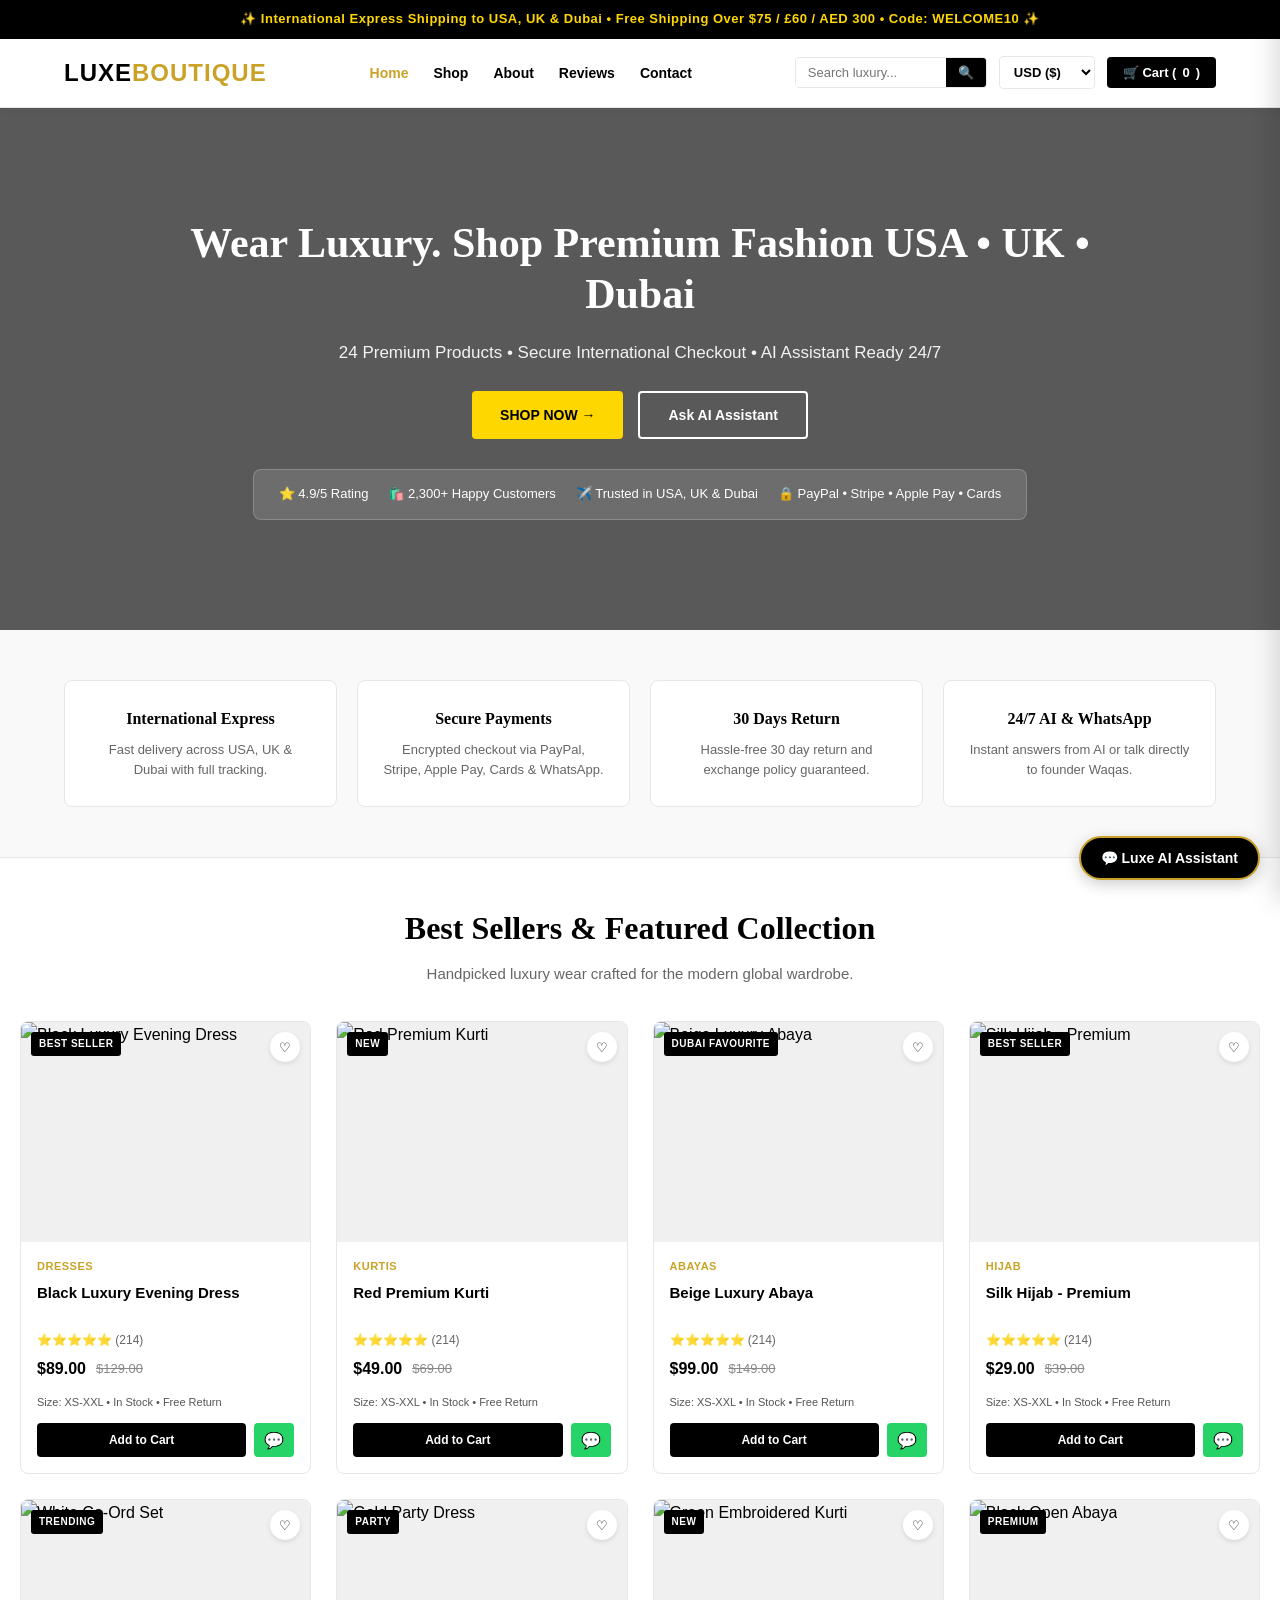
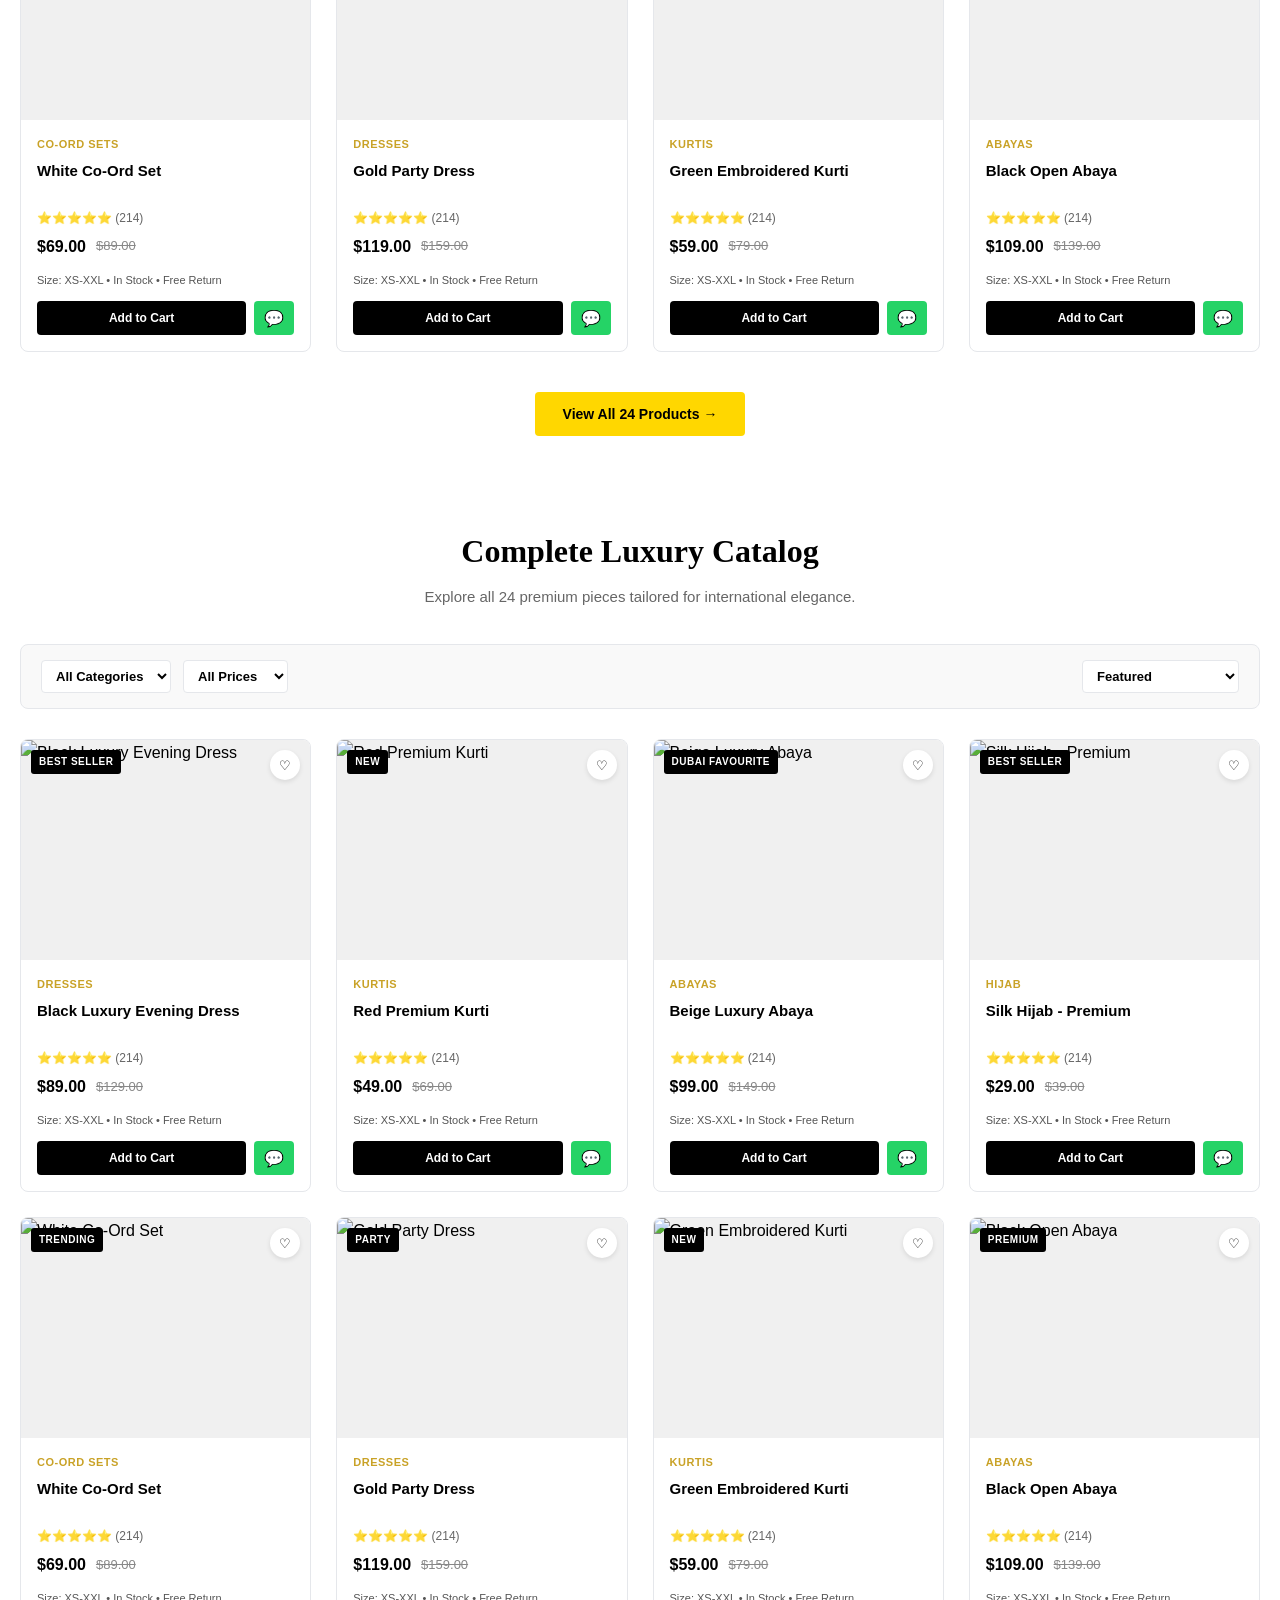
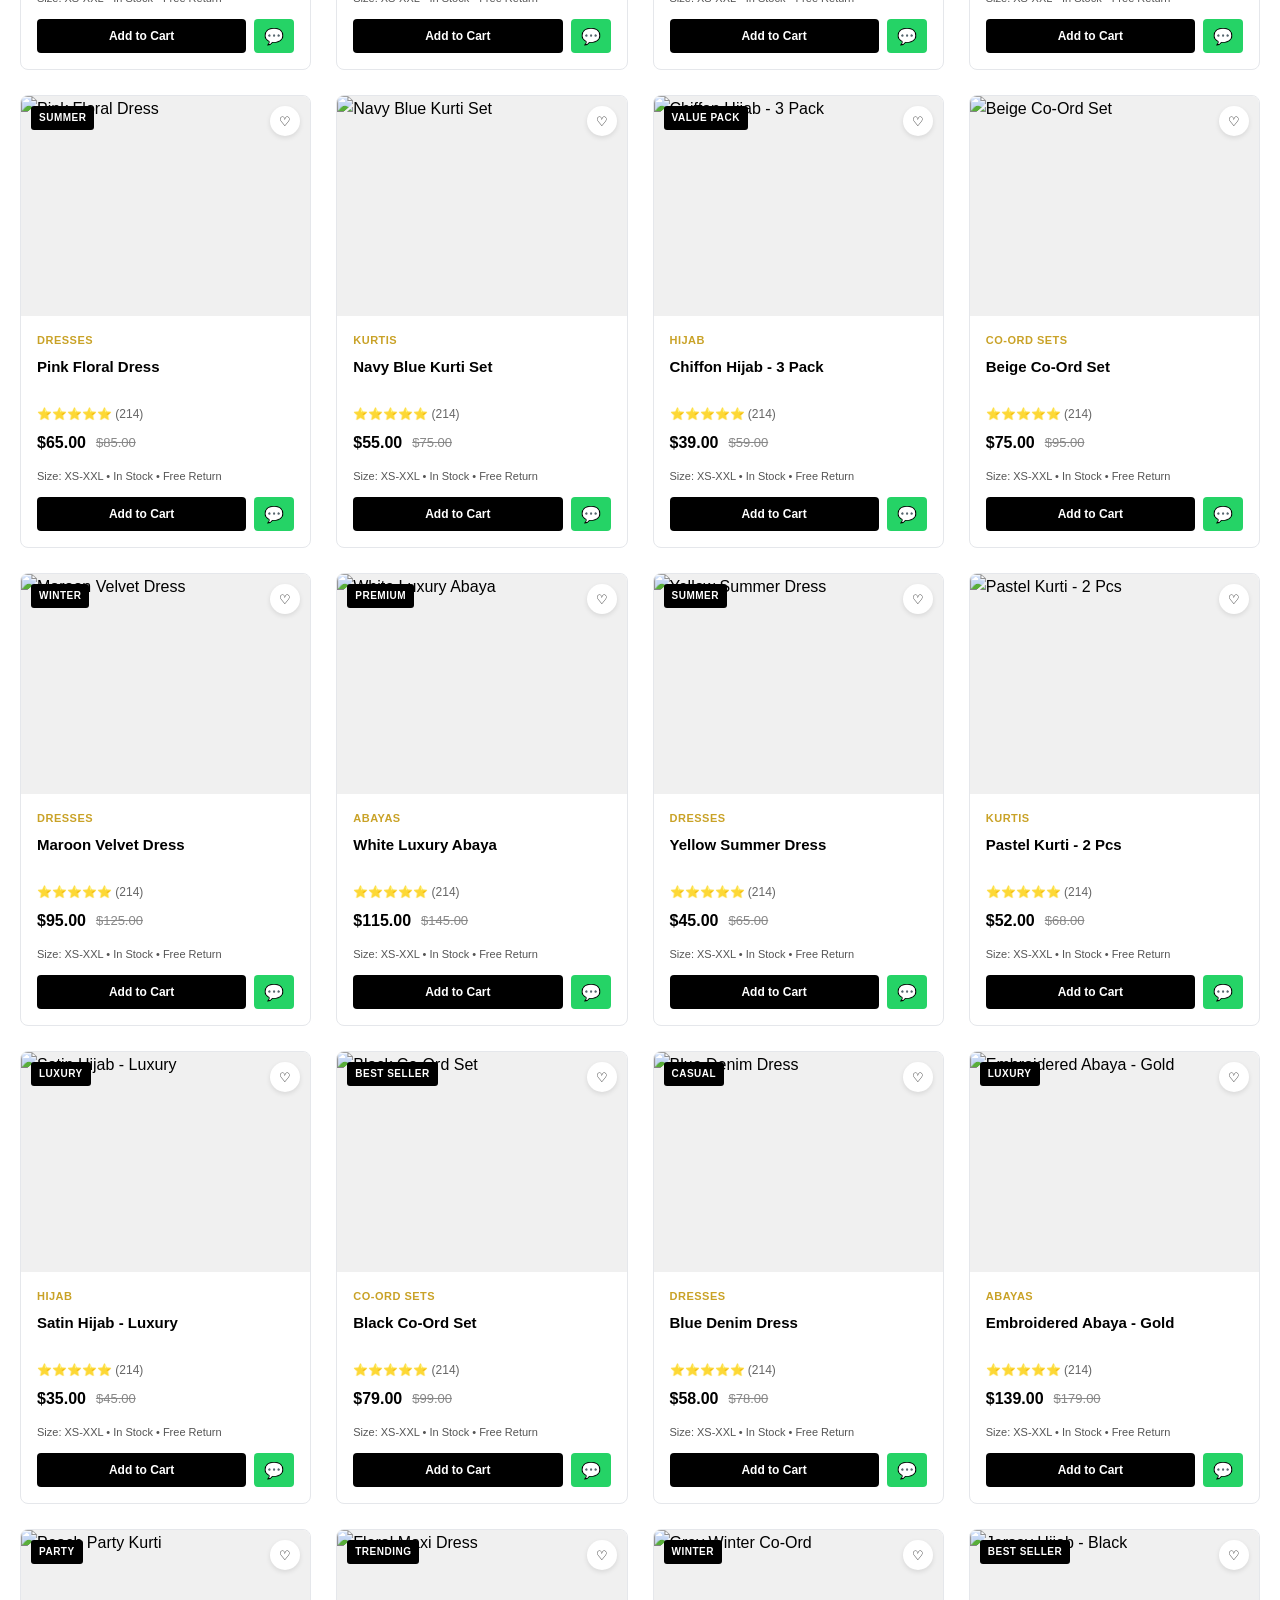
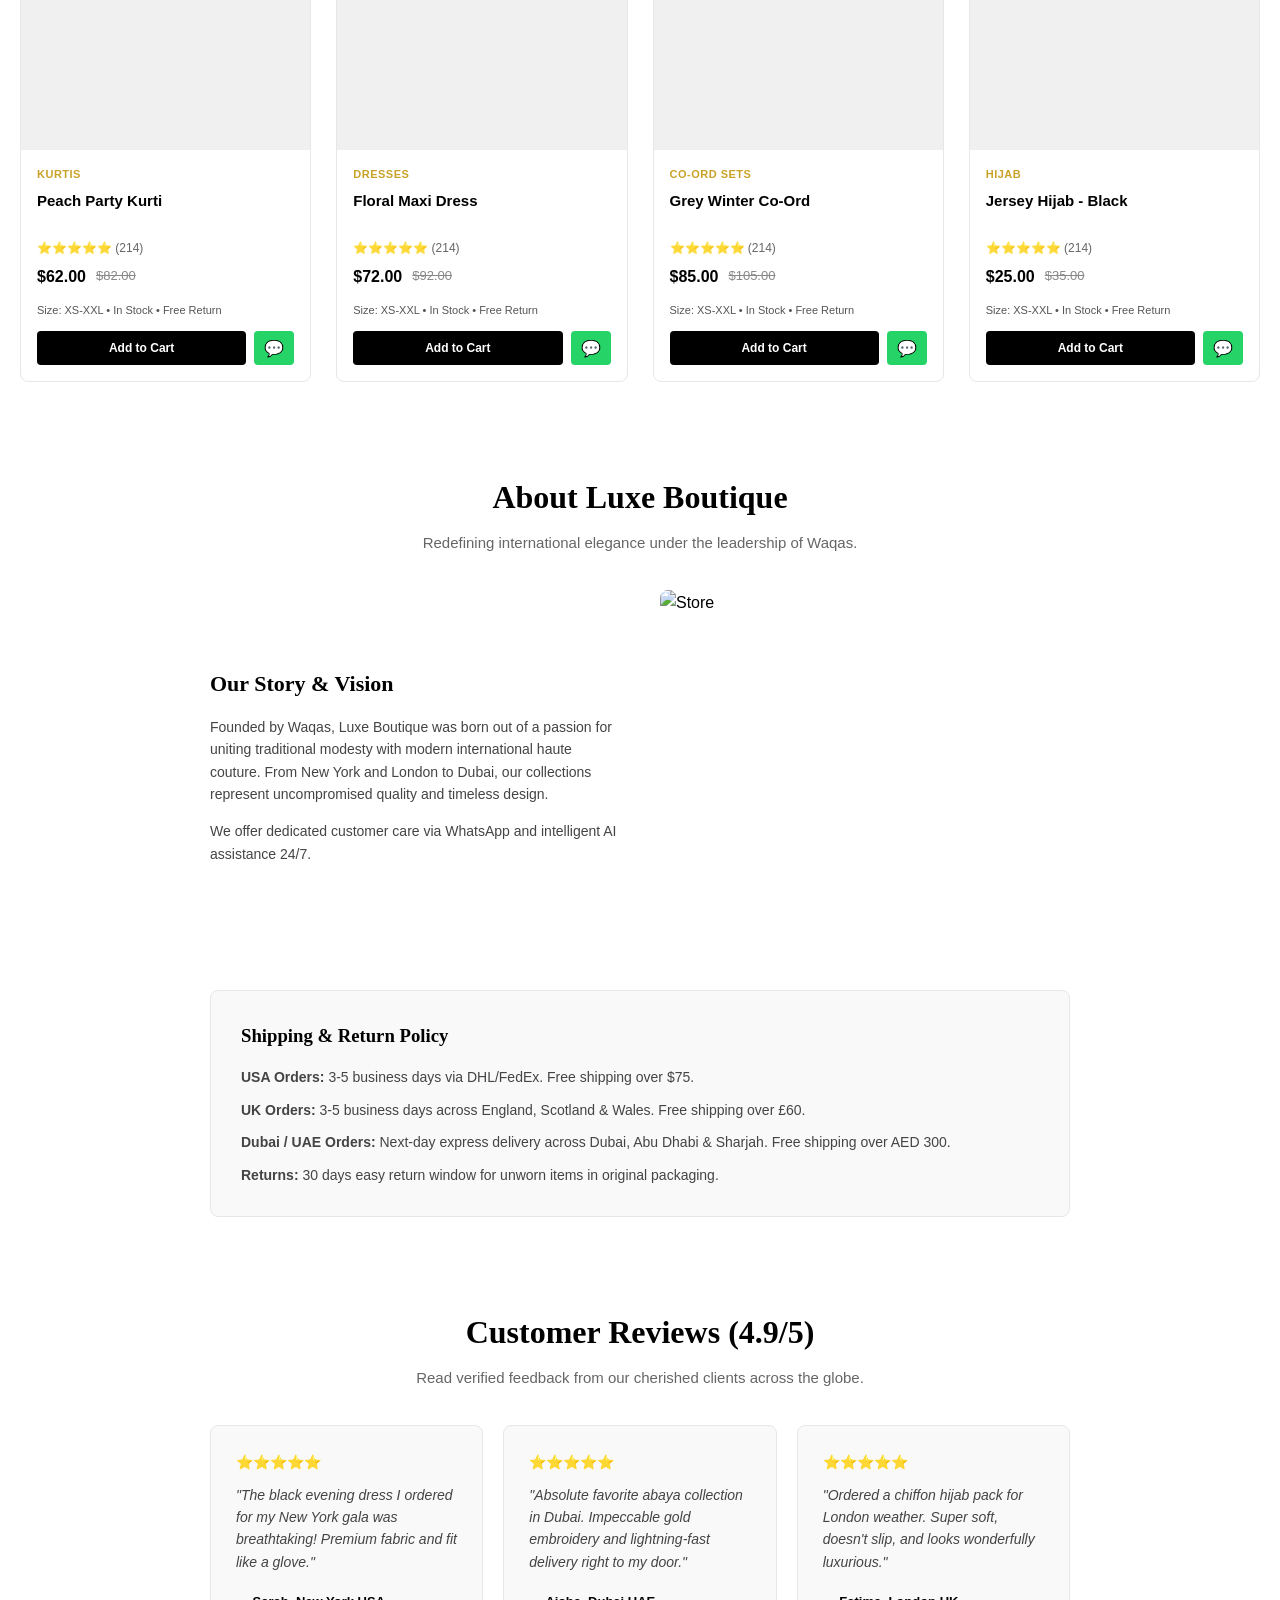
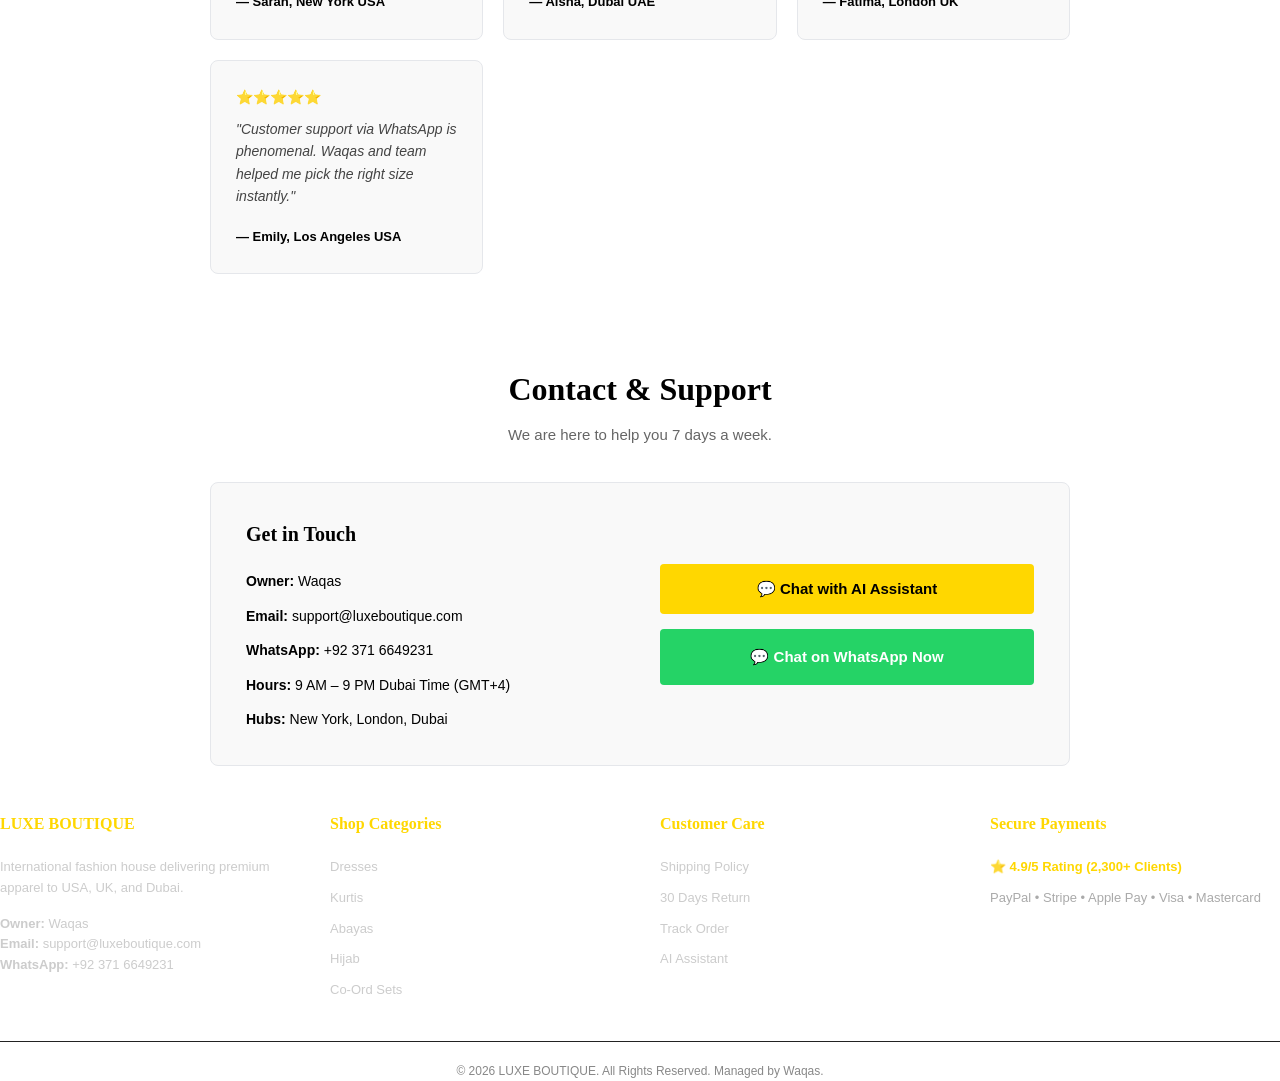
==== commit 066601ab: "Update index.html" ====
--- a/index.html
+++ b/index.html
@@ -100,15 +100,15 @@
                 <span>⭐ 4.9/5 Rating</span>
                 <span>🛍️ 2,300+ Happy Customers</span>
                 <span>✈️ Trusted in USA, UK & Dubai</span>
-                <span>🔒 Visa • Mastercard • PayPal</span>
+                <span>🔒 PayPal • Stripe • Apple Pay • Cards</span>
             </div>
         </div>
 
         <div class="features">
             <div class="feature-card"><h4>International Express</h4><p>Fast delivery across USA, UK & Dubai with full tracking.</p></div>
-            <div class="feature-card"><h4>Secure Payments</h4><p>Encrypted checkout via Visa, Mastercard, PayPal & WhatsApp.</p></div>
+            <div class="feature-card"><h4>Secure Payments</h4><p>Encrypted checkout via PayPal, Stripe, Apple Pay, Cards & WhatsApp.</p></div>
             <div class="feature-card"><h4>30 Days Return</h4><p>Hassle-free 30 day return and exchange policy guaranteed.</p></div>
-            <div class="feature-card"><h4>24/7 AI & WhatsApp</h4><p>Instant answers from AI or talk directly to founder Hika Yatesaf.</p></div>
+            <div class="feature-card"><h4>24/7 AI & WhatsApp</h4><p>Instant answers from AI or talk directly to founder Waqas.</p></div>
         </div>
 
         <div class="container">
@@ -157,11 +157,11 @@
     <section id="page-about" class="page-section">
         <div class="container" style="max-width:900px;">
             <h2 class="sec-title">About Luxe Boutique</h2>
-            <p class="sec-sub">Redefining international elegance under the leadership of Hika Yatesaf.</p>
+            <p class="sec-sub">Redefining international elegance under the leadership of Waqas.</p>
             <div style="display:grid; grid-template-columns:1fr 1fr; gap:40px; align-items:center; margin-bottom:50px;">
                 <div>
                     <h3 style="margin-bottom:15px; font-size:22px;">Our Story & Vision</h3>
-                    <p style="font-size:14px; color:#444; margin-bottom:15px;">Founded by Hika Yatesaf, Luxe Boutique was born out of a passion for uniting traditional modesty with modern international haute couture. From New York and London to Dubai, our collections represent uncompromised quality and timeless design.</p>
+                    <p style="font-size:14px; color:#444; margin-bottom:15px;">Founded by Waqas, Luxe Boutique was born out of a passion for uniting traditional modesty with modern international haute couture. From New York and London to Dubai, our collections represent uncompromised quality and timeless design.</p>
                     <p style="font-size:14px; color:#444;">We offer dedicated customer care via WhatsApp and intelligent AI assistance 24/7.</p>
                 </div>
                 <img src="https://images.unsplash.com/photo-1441986300917-64674bd600d8?w=800&q=80" style="width:100%; border-radius:8px; height:350px; object-fit:cover;" alt="Store">
@@ -199,7 +199,7 @@
                 </div>
                 <div style="background:var(--light-grey); padding:25px; border-radius:8px; border:1px solid var(--border);">
                     <div style="color:var(--gold); margin-bottom:10px; font-size:14px;">⭐⭐⭐⭐⭐</div>
-                    <p style="font-size:14px; font-style:italic; margin-bottom:15px; color:#444;">"Customer support via WhatsApp is phenomenal. Hika Yatesaf and team helped me pick the right size instantly."</p>
+                    <p style="font-size:14px; font-style:italic; margin-bottom:15px; color:#444;">"Customer support via WhatsApp is phenomenal. Waqas and team helped me pick the right size instantly."</p>
                     <strong style="font-size:13px;">— Emily, Los Angeles USA</strong>
                 </div>
             </div>
@@ -214,8 +214,8 @@
             <div style="display:grid; grid-template-columns:1fr 1fr; gap:40px; background:var(--light-grey); padding:35px; border-radius:8px; border:1px solid var(--border);">
                 <div>
                     <h3 style="margin-bottom:20px; font-size:20px;">Get in Touch</h3>
-                    <p style="margin-bottom:12px; font-size:14px;"><strong>Owner:</strong> Hika Yatesaf</p>
-                    <p style="margin-bottom:12px; font-size:14px;"><strong>Email:</strong> hikayatesafaofficial1@gmail.com</p>
+                    <p style="margin-bottom:12px; font-size:14px;"><strong>Owner:</strong> Waqas</p>
+                    <p style="margin-bottom:12px; font-size:14px;"><strong>Email:</strong> support@luxeboutique.com</p>
                     <p style="margin-bottom:12px; font-size:14px;"><strong>WhatsApp:</strong> +92 371 6649231</p>
                     <p style="margin-bottom:12px; font-size:14px;"><strong>Hours:</strong> 9 AM – 9 PM Dubai Time (GMT+4)</p>
                     <p style="font-size:14px;"><strong>Hubs:</strong> New York, London, Dubai</p>
@@ -252,10 +252,10 @@
     <div class="modal" id="checkoutModal" style="position:fixed; top:0; left:0; width:100%; height:100%; background:rgba(0,0,0,0.6); z-index:300; display:none; align-items:center; justify-content:center; padding:20px;">
         <div class="modal-content" style="background:var(--white); width:100%; max-width:550px; border-radius:8px; padding:30px; position:relative; max-height:90vh; overflow-y:auto;">
             <button onclick="document.getElementById('checkoutModal').style.display='none'" style="position:absolute; top:15px; right:20px; background:none; border:none; font-size:24px; cursor:pointer;">✕</button>
-            <h2 style="margin-bottom:20px; font-size:24px;">Secure Checkout</h2>
-            <div class="f-group"><label>Full Name *</label><input type="text" id="cName" class="f-control" placeholder="Hika Yatesaf"></div>
+            <h2 style="margin-bottom:20px; font-size:24px;">Secure International Checkout</h2>
+            <div class="f-group"><label>Full Name *</label><input type="text" id="cName" class="f-control" placeholder="John Doe"></div>
             <div class="f-group"><label>Phone Number (with country code) *</label><input type="text" id="cPhone" class="f-control" placeholder="+1 555 019 2834"></div>
-            <div class="f-group"><label>Email Address *</label><input type="email" id="cEmail" class="f-control" value="hikayatesafaofficial1@gmail.com"></div>
+            <div class="f-group"><label>Email Address *</label><input type="email" id="cEmail" class="f-control" value="support@luxeboutique.com"></div>
             <div class="f-group"><label>Street Address *</label><input type="text" id="cAddress" class="f-control" placeholder="123 Luxury Ave, Apt 4B"></div>
             <div style="display:grid; grid-template-columns:1fr 1fr; gap:15px;">
                 <div class="f-group"><label>City *</label><input type="text" id="cCity" class="f-control" placeholder="New York / London / Dubai"></div>
@@ -269,11 +269,17 @@
                     </select>
                 </div>
             </div>
-            <div class="f-group"><label>Payment Method</label>
-                <div style="font-size:14px; font-weight:600; padding:12px; background:var(--light-grey); border:1px solid var(--border); border-radius:4px;">
-                    <input type="radio" checked> Cash on Delivery / Pay on WhatsApp Secure Link
-                </div>
-            </div>
+            
+            <div class="f-group" style="margin-top:15px;"><label>Select International Payment Method *</label>
+                <div style="display:flex; flex-direction:column; gap:8px; font-size:13px; font-weight:600; padding:12px; background:var(--light-grey); border:1px solid var(--border); border-radius:4px;">
+                    <label style="cursor:pointer;"><input type="radio" name="payMethod" value="Credit/Debit Card (Stripe)" checked> 💳 Credit / Debit Card (Visa, Mastercard via Stripe)</label>
+                    <label style="cursor:pointer;"><input type="radio" name="payMethod" value="PayPal"> 🅿️ PayPal Express Checkout</label>
+                    <label style="cursor:pointer;"><input type="radio" name="payMethod" value="Apple Pay / Google Pay"> 🍏 Apple Pay / Google Pay</label>
+                    <label style="cursor:pointer;"><input type="radio" name="payMethod" value="WhatsApp Secure Link"> 💬 Secure Payment Link via WhatsApp</label>
+                    <label style="cursor:pointer;"><input type="radio" name="payMethod" value="Cash on Delivery"> 💵 Cash on Delivery (COD)</label>
+                </div>
+            </div>
+
             <button class="btn-gold" style="width:100%; padding:14px; margin-top:15px;" onclick="confirmOrder()">Confirm & Place Order</button>
         </div>
     </div>
@@ -285,7 +291,7 @@
             <p id="succId" style="font-weight:700; font-size:16px; margin-bottom:15px;"></p>
             <p id="succSum" style="font-size:14px; color:#555; margin-bottom:25px; line-height:1.6;"></p>
             <div style="display:flex; flex-direction:column; gap:12px;">
-                <button class="btn-gold" style="background:var(--whatsapp); color:var(--white); padding:14px;" onclick="sendSuccWA()">💬 Send Order on WhatsApp to Owner</button>
+                <button class="btn-gold" style="background:var(--whatsapp); color:var(--white); padding:14px;" onclick="sendSuccWA()">💬 Send Order on WhatsApp to Waqas</button>
                 <button class="btn-gold" style="padding:14px;" onclick="sendSuccEmail()">✉️ Send Order via Email</button>
                 <button class="btn-outline" style="background:var(--black); border:none; padding:12px;" onclick="location.reload()">Continue Shopping</button>
             </div>
@@ -296,14 +302,14 @@
     <button class="ai-btn" onclick="toggleChat()" style="position:fixed; bottom:20px; right:20px; background:var(--black); color:var(--white); border:2px solid var(--gold); padding:12px 20px; border-radius:30px; font-weight:700; cursor:pointer; z-index:150; box-shadow:0 4px 15px rgba(0,0,0,0.2); display:flex; align-items:center; gap:8px; font-size:14px;">💬 Luxe AI Assistant</button>
     <div class="chat-box" id="chatBox" style="position:fixed; bottom:80px; right:20px; width:360px; height:500px; background:var(--white); border:1px solid var(--border); border-radius:12px; z-index:151; display:none; flex-direction:column; box-shadow:0 10px 30px rgba(0,0,0,0.15); overflow:hidden;">
         <div style="background:var(--black); color:var(--gold-btn); padding:15px; display:flex; justify-content:space-between; align-items:center; font-weight:600; font-size:15px;">
-            <span>💬 Luxe Assistant (90% Answers)</span>
+            <span>💬 Luxe Assistant</span>
             <button onclick="toggleChat()" style="background:none;border:none;color:#fff;cursor:pointer;font-size:18px;">✕</button>
         </div>
         <div class="chat-msgs" id="chatMsgs" style="flex-grow:1; padding:15px; overflow-y:auto; background:var(--light-grey); display:flex; flex-direction:column; gap:10px; font-size:13px;">
-            <div class="c-msg bot">Hello! I am your Luxe Assistant. Ask me anything about our 24 luxury products, prices, sizing for USA/UK/Dubai, shipping, or returns!</div>
+            <div class="c-msg bot">Hello! I am your Luxe Assistant. Ask me anything about our products, prices, international payments (PayPal, Stripe, Apple Pay), or shipping!</div>
         </div>
         <div style="padding:8px 10px; background:var(--white); border-top:1px solid var(--border); display:flex; gap:6px; overflow-x:auto;">
-            <button onclick="quickAsk('What are your prices?')" style="background:var(--light-grey); border:1px solid var(--border); padding:5px 10px; border-radius:15px; font-size:11px; white-space:nowrap; cursor:pointer; font-weight:600;">Price?</button>
+            <button onclick="quickAsk('What payment methods do you accept?')" style="background:var(--light-grey); border:1px solid var(--border); padding:5px 10px; border-radius:15px; font-size:11px; white-space:nowrap; cursor:pointer; font-weight:600;">Payments?</button>
             <button onclick="quickAsk('What size should I get?')" style="background:var(--light-grey); border:1px solid var(--border); padding:5px 10px; border-radius:15px; font-size:11px; white-space:nowrap; cursor:pointer; font-weight:600;">Size?</button>
             <button onclick="quickAsk('Shipping rates for USA UK Dubai?')" style="background:var(--light-grey); border:1px solid var(--border); padding:5px 10px; border-radius:15px; font-size:11px; white-space:nowrap; cursor:pointer; font-weight:600;">Shipping?</button>
             <button onclick="quickAsk('What is your return policy?')" style="background:var(--light-grey); border:1px solid var(--border); padding:5px 10px; border-radius:15px; font-size:11px; white-space:nowrap; cursor:pointer; font-weight:600;">Return?</button>
@@ -319,8 +325,8 @@
             <div>
                 <h4 style="color:var(--gold-btn); margin-bottom:20px; font-size:16px;">LUXE BOUTIQUE</h4>
                 <p>International fashion house delivering premium apparel to USA, UK, and Dubai.</p>
-                <p style="margin-top:15px;"><strong>Owner:</strong> Hika Yatesaf</p>
-                <p><strong>Email:</strong> hikayatesafaofficial1@gmail.com</p>
+                <p style="margin-top:15px;"><strong>Owner:</strong> Waqas</p>
+                <p><strong>Email:</strong> support@luxeboutique.com</p>
                 <p><strong>WhatsApp:</strong> +92 371 6649231</p>
             </div>
             <div>
@@ -339,13 +345,13 @@
                 <p style="cursor:pointer;" onclick="toggleChat()">AI Assistant</p>
             </div>
             <div>
-                <h4 style="color:var(--gold-btn); margin-bottom:20px; font-size:16px;">Secure & Trusted</h4>
+                <h4 style="color:var(--gold-btn); margin-bottom:20px; font-size:16px;">Secure Payments</h4>
                 <p style="color:var(--gold-btn); font-weight:600;">⭐ 4.9/5 Rating (2,300+ Clients)</p>
-                <p style="margin-top:10px; color:#aaa;">Visa • Mastercard • PayPal • Apple Pay</p>
+                <p style="margin-top:10px; color:#aaa;">PayPal • Stripe • Apple Pay • Visa • Mastercard</p>
             </div>
         </div>
         <div style="border-top:1px solid #222; padding-top:20px; text-align:center; font-size:12px; color:#888;">
-            &copy; 2026 LUXE BOUTIQUE. All Rights Reserved. Managed by Hika Yatesaf.
+            &copy; 2026 LUXE BOUTIQUE. All Rights Reserved. Managed by Waqas.
         </div>
     </footer>
         <script>
@@ -534,14 +540,14 @@
 
         function buyWA(id) {
             let p = products.find(x => x.id === id);
-            window.open(`https://wa.me/923716649231?text=${encodeURIComponent(`Hello Hika Yatesaf, I want to buy:\n*${p.name}*\nPrice: ${fmt(p.price)}\nSize: M\nStore: Luxe Boutique`)}`, '_blank');
+            window.open(`https://wa.me/923716649231?text=${encodeURIComponent(`Hello Waqas, I want to buy:\n*${p.name}*\nPrice: ${fmt(p.price)}\nSize: M\nStore: Luxe Boutique`)}`, '_blank');
         }
 
         function orderWA() {
             if(cart.length === 0) { alert('Your cart is empty.'); return; }
             let sub = cart.reduce((s, i) => s + (i.price * i.qty), 0);
             let tot = sub - (sub * disc);
-            let msg = `Hello Hika Yatesaf, new order from Luxe Boutique:\n\n` + cart.map(i => `- ${i.name} (x${i.qty}) - ${fmt(i.price * i.qty)}`).join('\n') + `\n\n*Total: ${fmt(tot)}*`;
+            let msg = `Hello Waqas, new order from Luxe Boutique:\n\n` + cart.map(i => `- ${i.name} (x${i.qty}) - ${fmt(i.price * i.qty)}`).join('\n') + `\n\n*Total: ${fmt(tot)}*`;
             window.open(`https://wa.me/923716649231?text=${encodeURIComponent(msg)}`, '_blank');
         }
 
@@ -556,28 +562,31 @@
             let phone = document.getElementById('cPhone').value.trim();
             let addr = document.getElementById('cAddress').value.trim();
             let city = document.getElementById('cCity').value.trim();
+            let payEl = document.querySelector('input[name="payMethod"]:checked');
+            let payMethod = payEl ? payEl.value : 'Credit Card';
+
             if(!name || !phone || !addr || !city) { alert('Please fill in all required fields.'); return; }
 
             let id = 'LUXE-' + Math.floor(1000 + Math.random() * 9000);
             let sub = cart.reduce((s, i) => s + (i.price * i.qty), 0);
             let tot = fmt(sub - (sub * disc));
 
-            lastOrd = { id, name, phone, addr, city, tot, list: cart.map(i => `${i.name} (x${i.qty})`).join(', ') };
+            lastOrd = { id, name, phone, addr, city, payMethod, tot, list: cart.map(i => `${i.name} (x${i.qty})`).join(', ') };
 
             document.getElementById('checkoutModal').style.display = 'none';
             document.getElementById('succId').textContent = `Order ID: ${id}`;
-            document.getElementById('succSum').innerHTML = `Thank you, ${name}! Your order for ${city} has been placed successfully.<br>Total: <b>${tot}</b>.`;
+            document.getElementById('succSum').innerHTML = `Thank you, ${name}! Your order via <b>${payMethod}</b> for ${city} has been placed successfully.<br>Total: <b>${tot}</b>.`;
             document.getElementById('successModal').style.display = 'flex';
         }
 
         function sendSuccWA() {
             if(!lastOrd) return;
-            window.open(`https://wa.me/923716649231?text=${encodeURIComponent(`New Order ${lastOrd.id}\nName: ${lastOrd.name}\nPhone: ${lastOrd.phone}\nAddress: ${lastOrd.addr}, ${lastOrd.city}\nItems: ${lastOrd.list}\nTotal: ${lastOrd.tot}`)}`, '_blank');
+            window.open(`https://wa.me/923716649231?text=${encodeURIComponent(`New Order ${lastOrd.id}\nName: ${lastOrd.name}\nPhone: ${lastOrd.phone}\nAddress: ${lastOrd.addr}, ${lastOrd.city}\nPayment: ${lastOrd.payMethod}\nItems: ${lastOrd.list}\nTotal: ${lastOrd.tot}`)}`, '_blank');
         }
 
         function sendSuccEmail() {
             if(!lastOrd) return;
-            window.location.href = `mailto:hikayatesafaofficial1@gmail.com?subject=New Order ${lastOrd.id}&body=${encodeURIComponent(`Order ID: ${lastOrd.id}\nName: ${lastOrd.name}\nPhone: ${lastOrd.phone}\nAddress: ${lastOrd.addr}, ${lastOrd.city}\nItems: ${lastOrd.list}\nTotal: ${lastOrd.tot}`)}`;
+            window.location.href = `mailto:support@luxeboutique.com?subject=New Order ${lastOrd.id}&body=${encodeURIComponent(`Order ID: ${lastOrd.id}\nName: ${lastOrd.name}\nPhone: ${lastOrd.phone}\nAddress: ${lastOrd.addr}, ${lastOrd.city}\nPayment: ${lastOrd.payMethod}\nItems: ${lastOrd.list}\nTotal: ${lastOrd.tot}`)}`;
         }
 
         function toggleChat() {
@@ -614,12 +623,13 @@
         }
 
         function getBotAns(q) {
+            if(q.includes('payment') || q.includes('pay') || q.includes('stripe') || q.includes('paypal')) return "We accept PayPal, Credit/Debit cards via Stripe, Apple Pay, Google Pay, and Cash on Delivery!";
             if(q.includes('price') || q.includes('cost') || q.includes('discount')) return "Our luxury apparel ranges from $25 to $139. Use code WELCOME10 for 10% off!";
             if(q.includes('size') || q.includes('fit')) return "We offer international sizing from XS to XXL (Standard US/UK/Dubai fits).";
             if(q.includes('ship') || q.includes('deliver')) return "Express shipping to USA ($5.99), UK (£4.99), and Dubai (AED 20). Free shipping on qualifying orders!";
             if(q.includes('return') || q.includes('refund')) return "We offer a 30-day easy return policy for unworn items in original packaging.";
-            if(q.includes('human') || q.includes('whatsapp') || q.includes('hika')) return "Contact founder Hika Yatesaf directly on WhatsApp at +92 371 6649231 or email hikayatesafaofficial1@gmail.com.";
-            return "We feature 24 luxury pieces across Dresses, Kurtis, Abayas, Hijabs, and Co-Ord Sets. Feel free to ask about pricing, shipping, or sizing!";
+            if(q.includes('human') || q.includes('whatsapp') || q.includes('waqas')) return "Contact owner Waqas directly on WhatsApp at +92 371 6649231 or email support@luxeboutique.com.";
+            return "We feature 24 luxury pieces across Dresses, Kurtis, Abayas, Hijabs, and Co-Ord Sets. Feel free to ask about pricing, shipping, or payments!";
         }
 
         window.onload = renderAll;
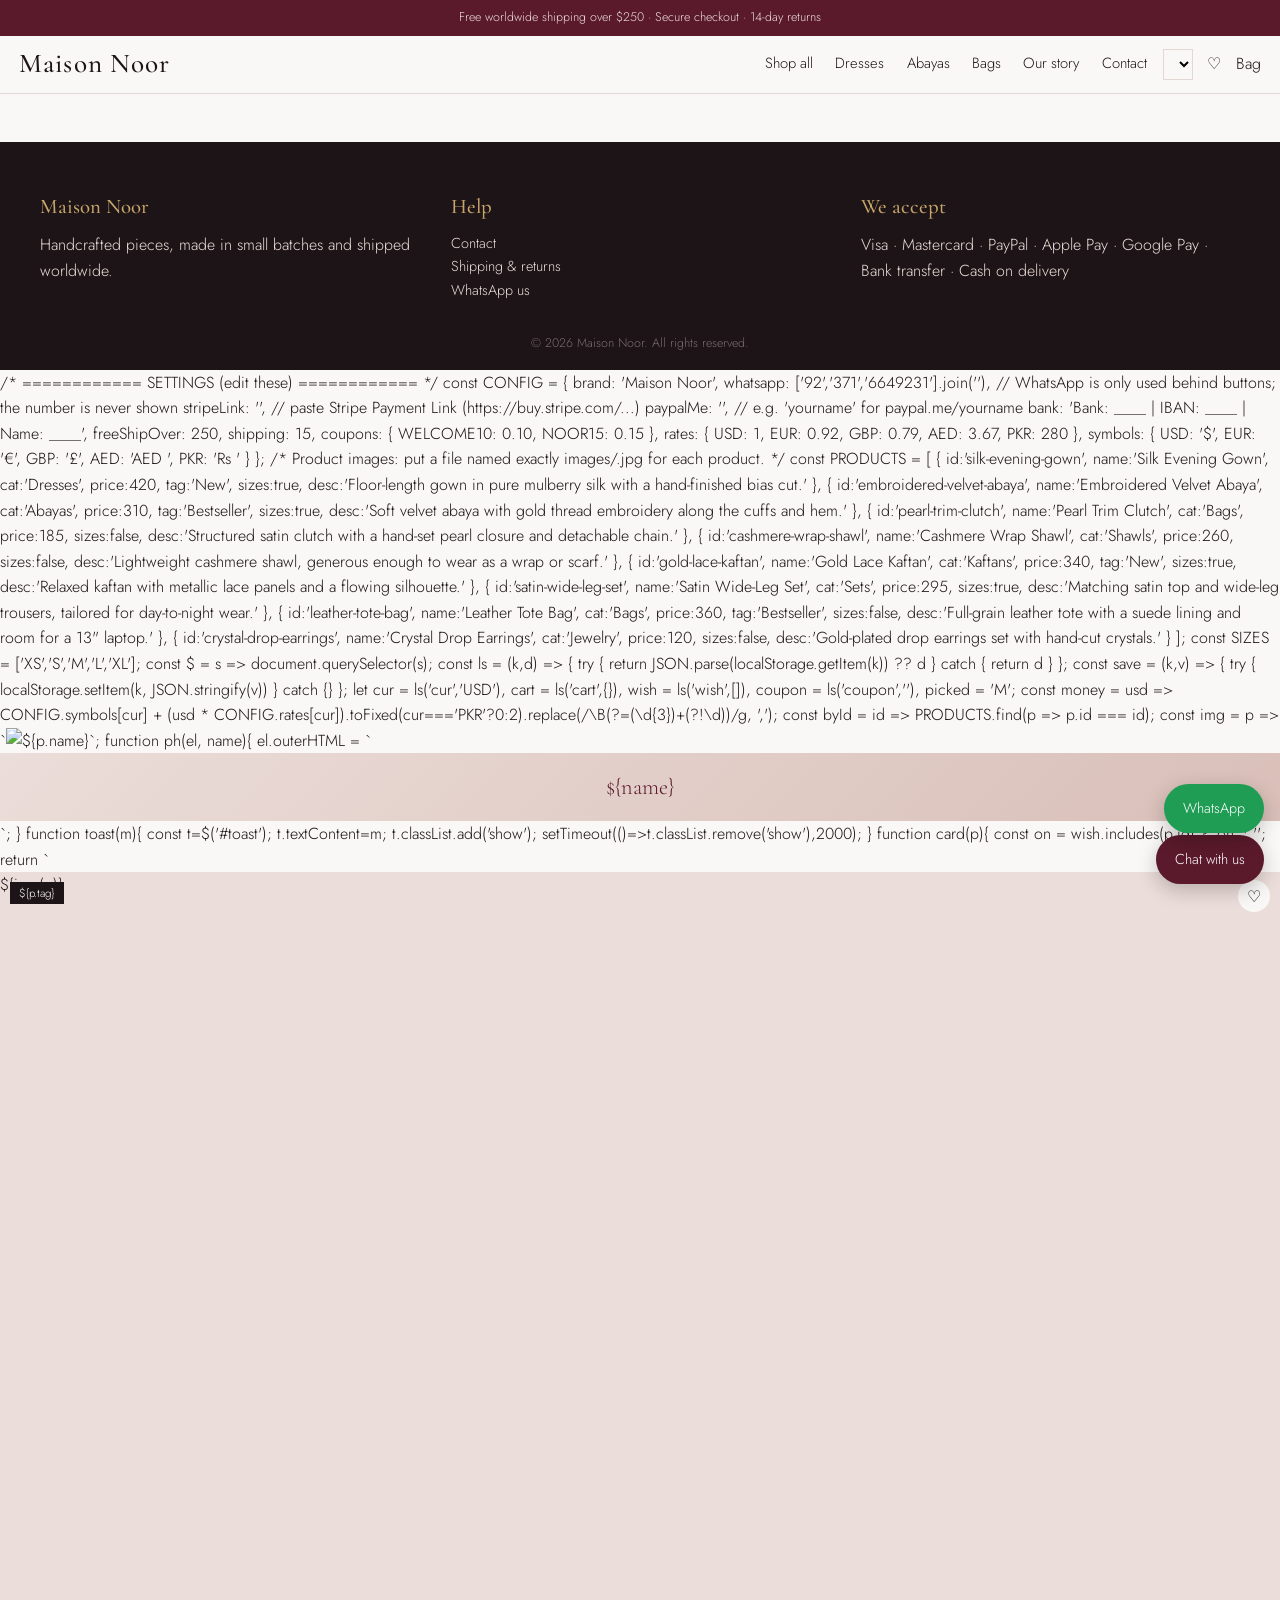
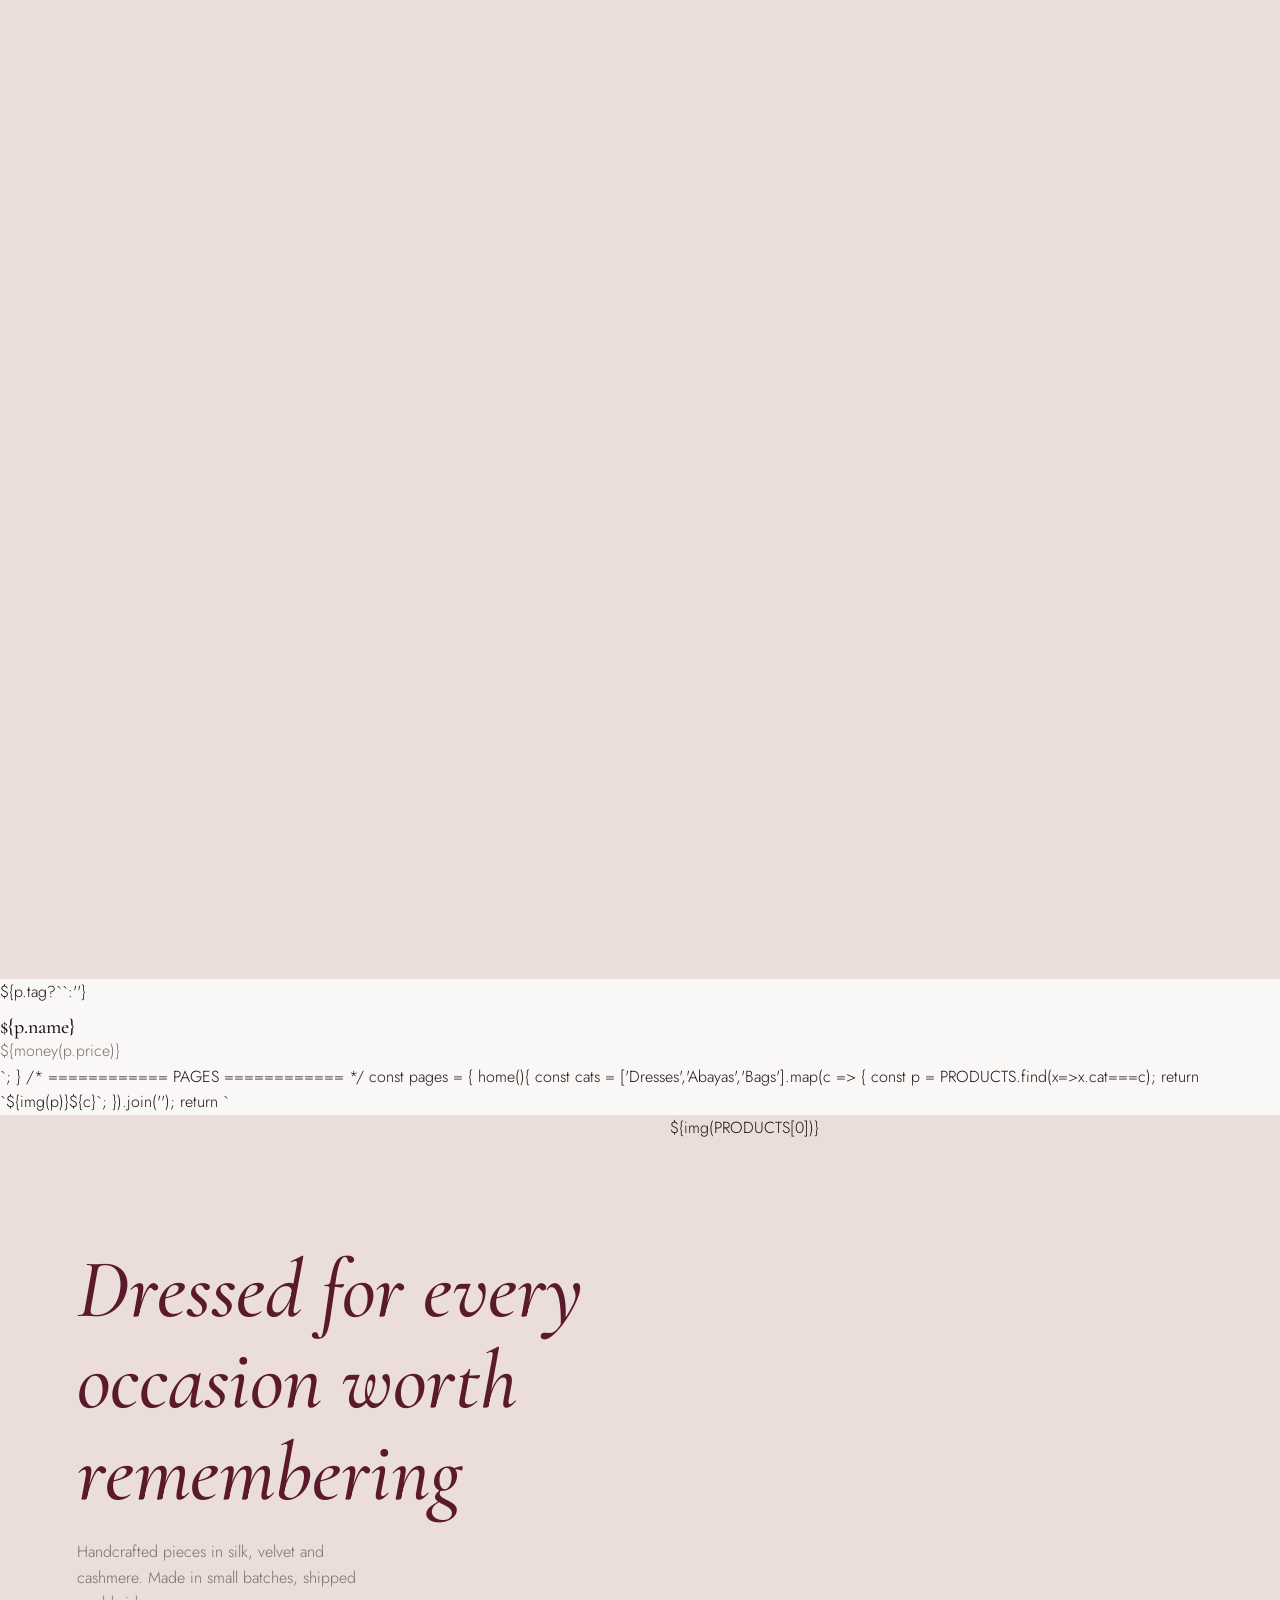
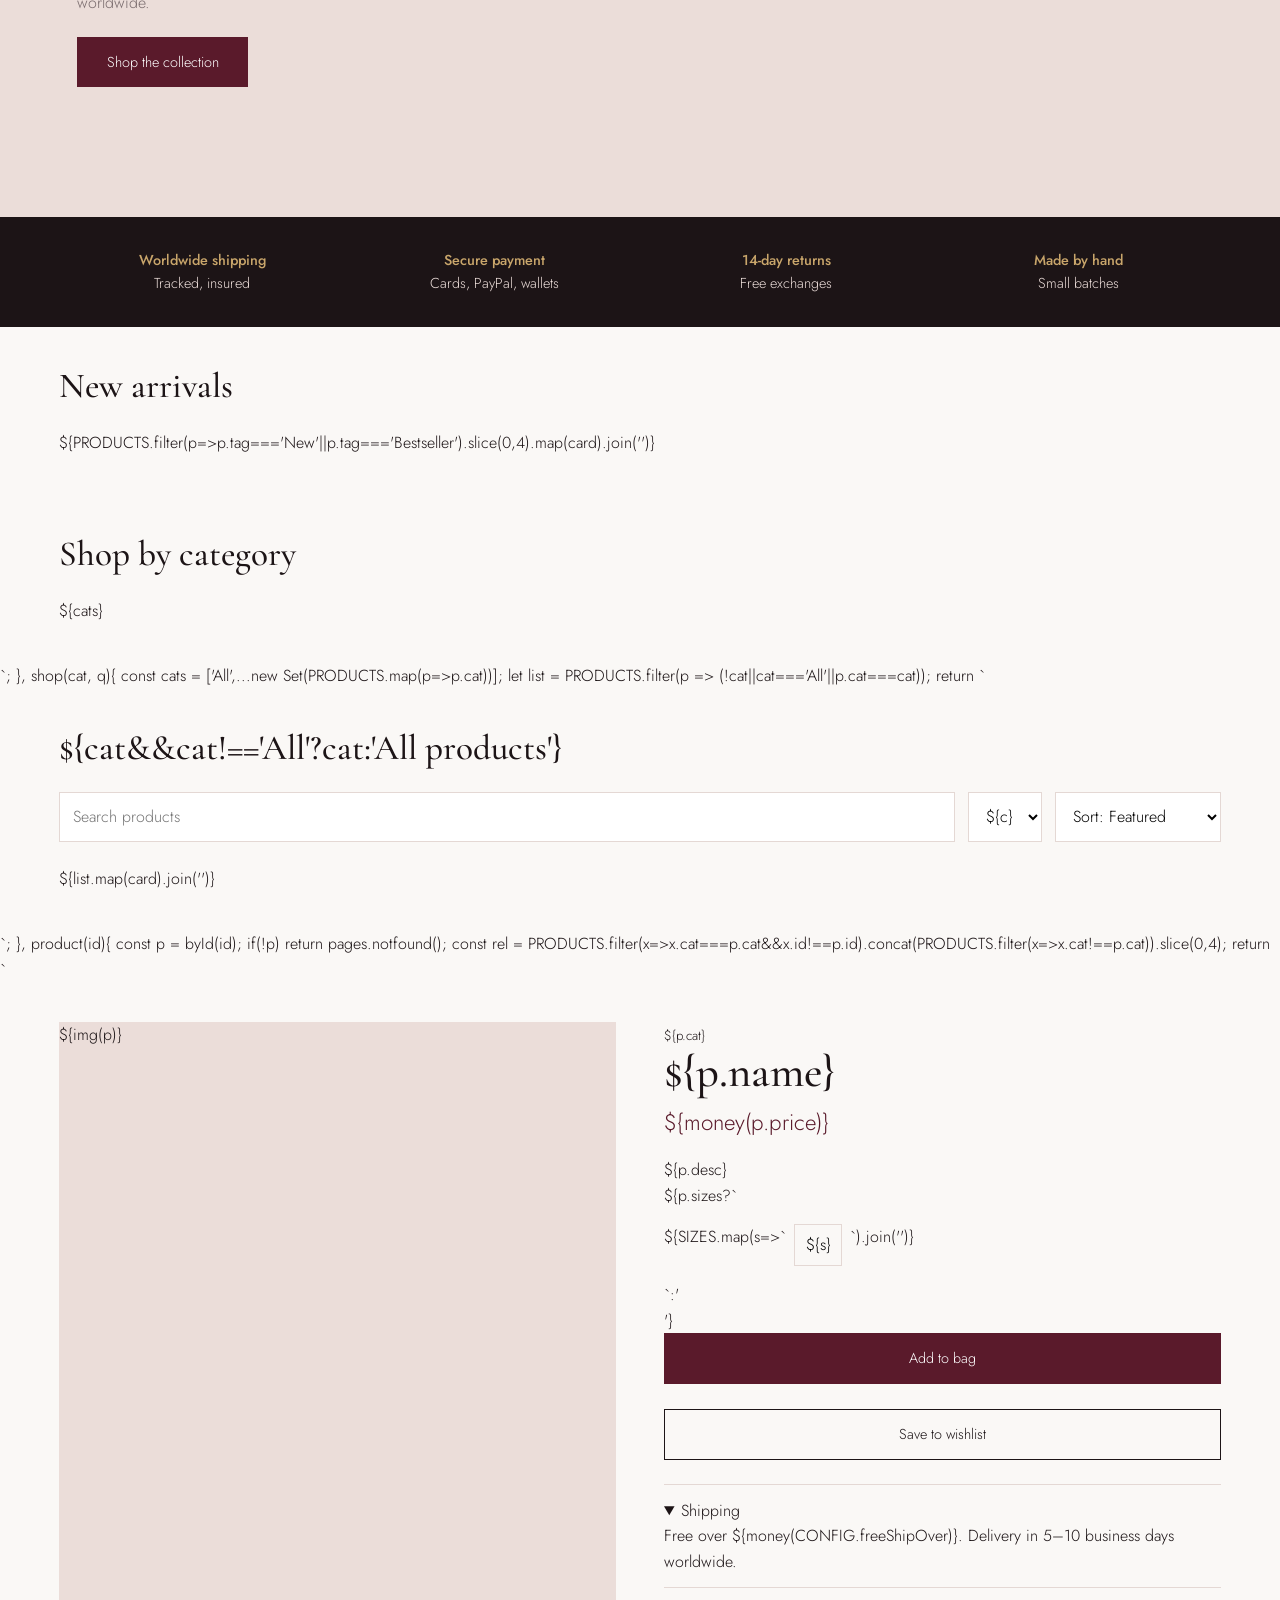
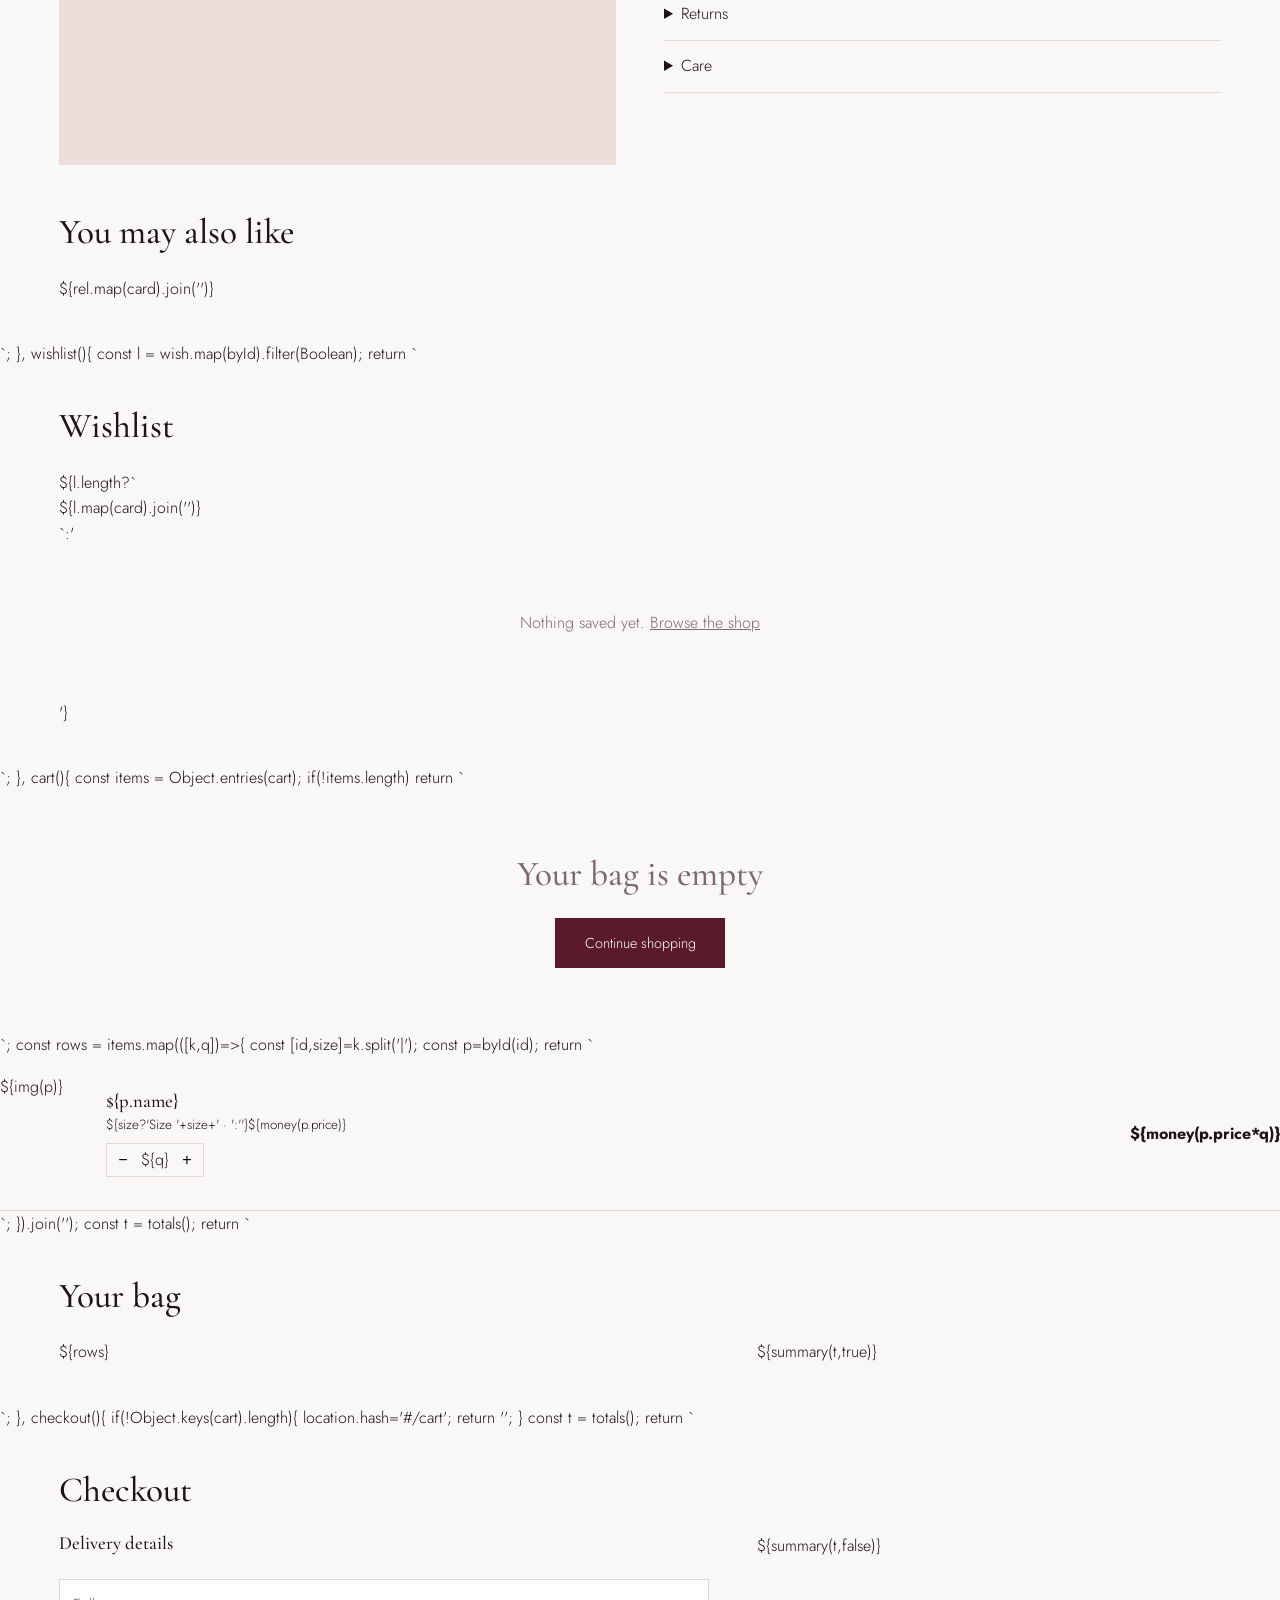
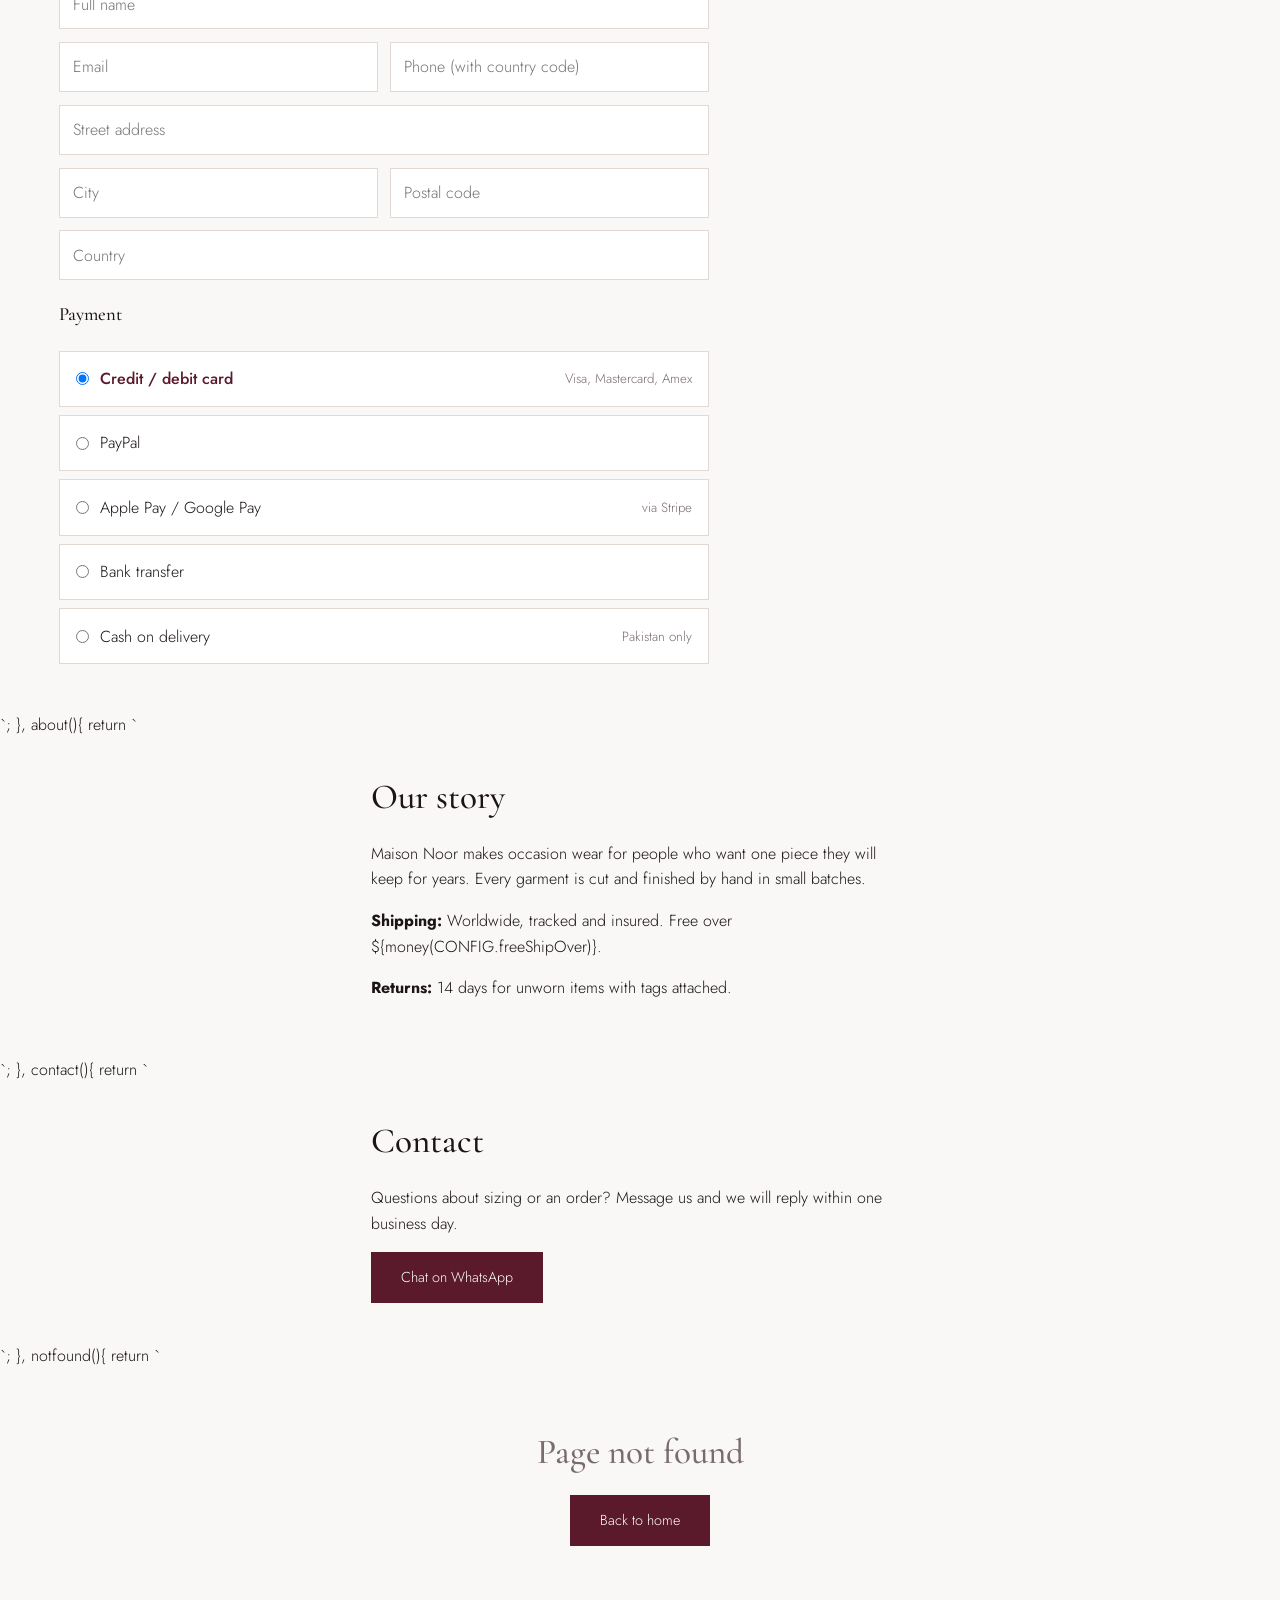
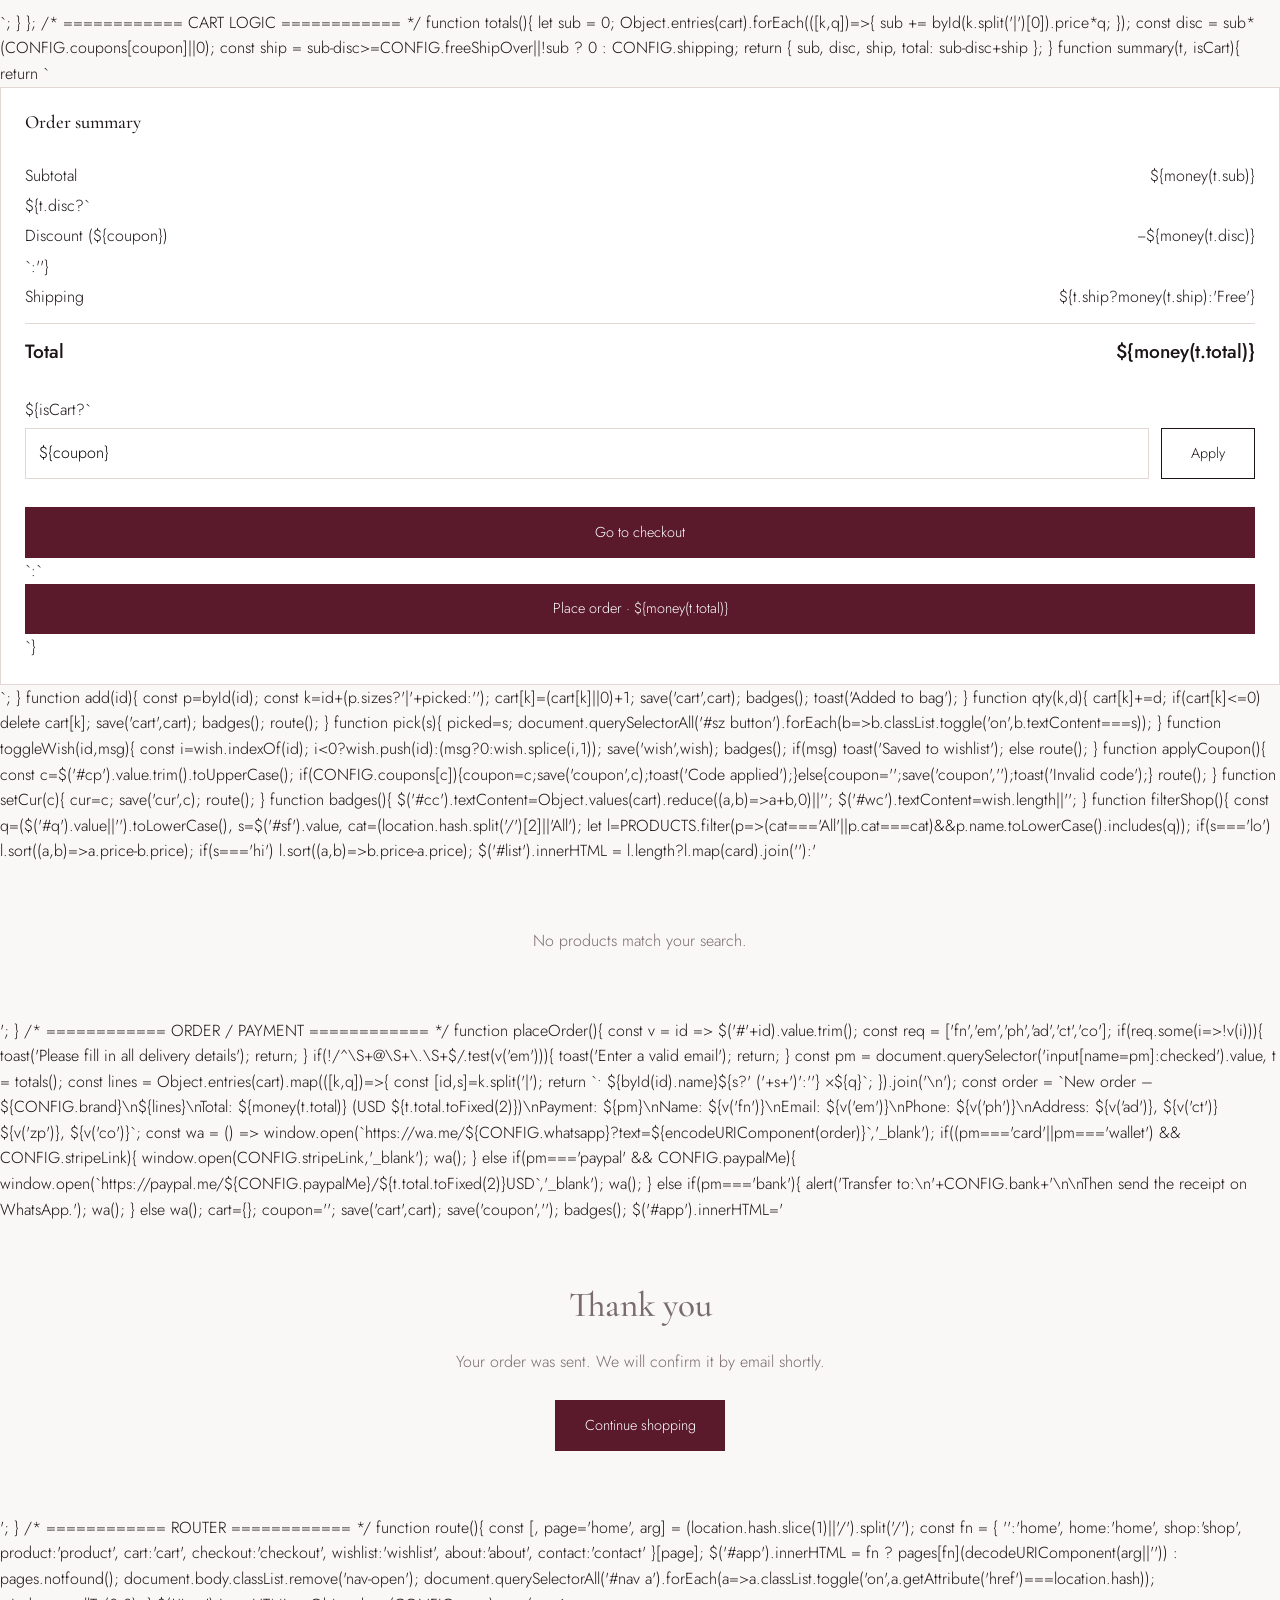
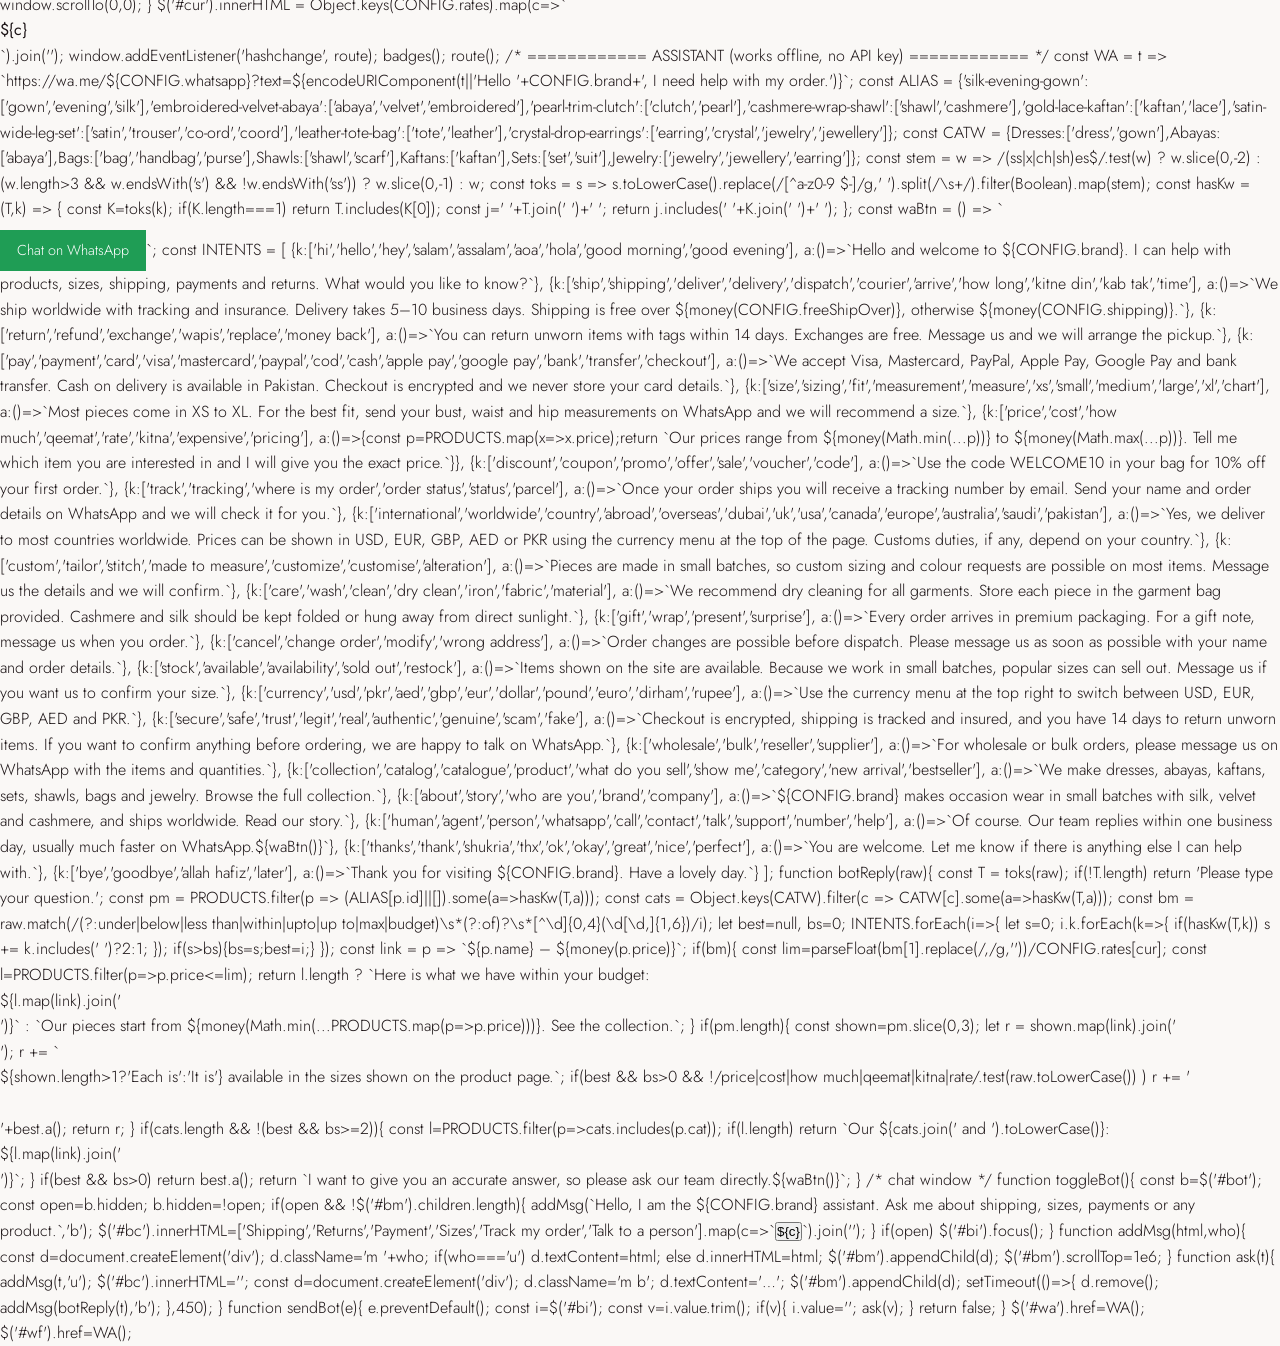
==== commit 5c8ba7fa: "Update index.html" ====
--- a/index.html
+++ b/index.html
@@ -1,638 +1,402 @@
 <!DOCTYPE html>
 <html lang="en">
 <head>
-    <meta charset="UTF-8">
-    <meta name="viewport" content="width=device-width, initial-scale=1.0">
-    <title>LUXE BOUTIQUE - International Store for USA, UK, Dubai</title>
-    <link href="https://fonts.googleapis.com/css2?family=Playfair+Display:wght@600;700&family=Plus+Jakarta+Sans:wght@400;500;600;700&display=swap" rel="stylesheet">
-    <style>
-        :root{--black:#000;--white:#fff;--gold:#C9A227;--gold-btn:#FFD700;--light-grey:#f9f9f9;--border:#e5e7eb;--whatsapp:#25D366}
-        *{box-sizing:border-box;margin:0;padding:0;font-family:'Plus Jakarta Sans',sans-serif}
-        body{background:var(--white);color:var(--black);line-height:1.6}
-        h1,h2,h3,h4{font-family:'Playfair Display',serif}
-        .announcement{background:var(--black);color:var(--gold-btn);text-align:center;font-size:13px;padding:9px 15px;font-weight:600;letter-spacing:0.5px}
-        header{position:sticky;top:0;z-index:100;background:var(--white);border-bottom:1px solid var(--border);display:flex;align-items:center;justify-content:space-between;padding:15px 5%;box-shadow:0 2px 10px rgba(0,0,0,0.03)}
-        .logo{font-size:24px;font-weight:700;cursor:pointer;letter-spacing:1px}
-        .logo span{color:var(--gold)}
-        .nav-links{display:flex;gap:25px;list-style:none}
-        .nav-links a{text-decoration:none;color:var(--black);font-weight:600;font-size:14px;cursor:pointer;transition:color 0.2s}
-        .nav-links a:hover,.nav-links a.active{color:var(--gold)}
-        .actions{display:flex;align-items:center;gap:12px}
-        .search-box{display:flex;border:1px solid var(--border);border-radius:4px;overflow:hidden}
-        .search-box input{padding:7px 12px;border:none;outline:none;font-size:13px;width:150px}
-        .search-box button{background:var(--black);color:var(--white);border:none;padding:0 12px;cursor:pointer;font-size:13px}
-        .select-box{padding:7px 10px;border:1px solid var(--border);border-radius:4px;font-size:13px;background:var(--white);font-weight:600;cursor:pointer}
-        .cart-btn{background:var(--black);color:var(--white);border:none;padding:8px 16px;border-radius:4px;font-weight:600;cursor:pointer;display:flex;align-items:center;gap:6px;font-size:13px}
-        .page{display:none;min-height:75vh}
-        .page.active{display:block}
-        .hero{background:linear-gradient(rgba(0,0,0,0.65),rgba(0,0,0,0.65)),url('https://images.unsplash.com/photo-1490481651871-ab68de25d43d?w=1600&q=80') center/cover;color:var(--white);text-align:center;padding:110px 20px}
-        .hero h1{font-size:42px;max-width:900px;margin:0 auto 20px;line-height:1.2}
-        .hero p{font-size:17px;max-width:700px;margin:0 auto 25px;color:#f3f3f3}
-        .btn-gold{background:var(--gold-btn);color:var(--black);padding:14px 28px;border-radius:4px;font-weight:700;border:none;cursor:pointer;text-decoration:none;display:inline-block;font-size:14px;transition:opacity 0.2s}
-        .btn-gold:hover{opacity:0.9}
-        .btn-outline{background:transparent;color:var(--white);border:2px solid var(--white);padding:14px 28px;border-radius:4px;font-weight:700;cursor:pointer;font-size:14px;transition:all 0.2s}
-        .btn-outline:hover{background:var(--white);color:var(--black)}
-        .trust-box{background:rgba(255,255,255,0.12);backdrop-filter:blur(10px);padding:14px 25px;border-radius:8px;display:inline-flex;gap:20px;margin-top:30px;font-size:13px;flex-wrap:wrap;justify-content:center;border:1px solid rgba(255,255,255,0.2)}
-        .features{display:grid;grid-template-columns:repeat(auto-fit,minmax(220px,1fr));gap:20px;padding:50px 5%;background:var(--light-grey);border-bottom:1px solid var(--border)}
-        .feature-card{background:var(--white);padding:25px;border-radius:8px;text-align:center;border:1px solid var(--border)}
-        .feature-card h4{margin-bottom:8px;font-size:16px}
-        .feature-card p{font-size:13px;color:#666}
-        .container{max-width:1300px;margin:0 auto;padding:45px 20px}
-        .sec-title{text-align:center;font-size:32px;margin-bottom:8px}
-        .sec-sub{text-align:center;color:#666;margin-bottom:35px;font-size:15px}
-        .filters{display:flex;justify-content:space-between;align-items:center;background:var(--light-grey);padding:15px 20px;border-radius:8px;margin-bottom:30px;flex-wrap:wrap;gap:15px;border:1px solid var(--border)}
-        .grid{display:grid;grid-template-columns:repeat(4,1fr);gap:25px}
-        @media(max-width:1024px){.grid{grid-template-columns:repeat(2,1fr)}.nav-links{display:none}}
-        .p-card{background:var(--white);border:1px solid var(--border);border-radius:8px;overflow:hidden;display:flex;flex-direction:column;position:relative;transition:transform 0.2s,box-shadow 0.2s}
-        .p-card:hover{transform:translateY(-4px);box-shadow:0 10px 25px rgba(0,0,0,0.08)}
-        .p-img{height:220px;position:relative;background:#f0f0f0}
-        .p-img img{width:100%;height:100%;object-fit:cover}
-        .badge{position:absolute;top:10px;left:10px;background:var(--black);color:var(--white);font-size:10px;font-weight:700;padding:4px 8px;border-radius:3px;letter-spacing:0.5px}
-        .p-body{padding:16px;display:flex;flex-direction:column;flex-grow:1}
-        .p-cat{font-size:11px;font-weight:700;color:var(--gold);text-transform:uppercase;margin-bottom:5px;letter-spacing:0.5px}
-        .p-name{font-size:15px;font-weight:600;margin-bottom:8px;height:42px;overflow:hidden;color:var(--black)}
-        .p-price{display:flex;gap:10px;align-items:center;margin-bottom:12px}
-        .cur-price{font-size:16px;font-weight:700;color:var(--black)}
-        .old-price{font-size:13px;color:#888;text-decoration:line-through}
-        .p-actions{display:grid;grid-template-columns:1fr 40px;gap:8px;margin-top:auto}
-        .btn-cart{background:var(--black);color:var(--white);border:none;padding:10px;border-radius:4px;font-weight:600;font-size:12px;cursor:pointer;transition:background 0.2s}
-        .btn-cart:hover{background:#333}
-        .btn-wa{background:var(--whatsapp);color:var(--white);border:none;border-radius:4px;display:flex;align-items:center;justify-content:center;cursor:pointer;font-size:16px}
-    </style>
+<meta charset="UTF-8">
+<meta name="viewport" content="width=device-width, initial-scale=1">
+<title>Maison Noor – Luxury Boutique</title>
+<meta name="description" content="Handcrafted luxury fashion. Worldwide shipping, secure checkout.">
+<link rel="preconnect" href="https://fonts.googleapis.com">
+<link href="https://fonts.googleapis.com/css2?family=Cormorant+Garamond:wght@400;500;600&family=Jost:wght@300;400;500&display=swap" rel="stylesheet">
+<link rel="icon" href="data:image/svg+xml,%3Csvg xmlns=%27http://www.w3.org/2000/svg%27 viewBox=%270 0 100 100%27%3E%3Ctext y=%27.9em%27 font-size=%2790%27%3E%F0%9F%91%97%3C/text%3E%3C/svg%3E">
+<meta property="og:title" content="Maison Noor – Luxury Boutique">
+<meta property="og:description" content="Handcrafted luxury fashion. Worldwide shipping, secure checkout.">
+<style>
+:root{--ink:#1c1416;--wine:#5a1a2b;--gold:#c9a66b;--pearl:#faf8f6;--blush:#ebddd9;--mute:#7a6c6e;--line:#e4d8d4}
+*{box-sizing:border-box;margin:0;padding:0}
+html{scroll-behavior:smooth}
+body{font-family:Jost,system-ui,sans-serif;background:var(--pearl);color:var(--ink);line-height:1.6;font-weight:300}
+a{color:inherit;text-decoration:none}
+h1,h2,h3,.logo{font-family:'Cormorant Garamond',serif;font-weight:500;line-height:1.1}
+:focus-visible{outline:2px solid var(--gold);outline-offset:2px}
+.announce{background:var(--wine);color:var(--blush);text-align:center;font-size:.78rem;padding:.5rem 1rem}
+.top{position:sticky;top:0;z-index:20;background:var(--pearl);border-bottom:1px solid var(--line);display:flex;align-items:center;gap:1rem;padding:.8rem 1.2rem}
+.logo{font-size:1.7rem;letter-spacing:.04em;margin-right:auto}
+nav{display:flex;gap:1.4rem;font-size:.92rem}
+nav a:hover,nav a.on{color:var(--wine)}
+.tools{display:flex;align-items:center;gap:.9rem}
+.tools select{border:1px solid var(--line);background:none;padding:.25rem;font:inherit;font-size:.82rem}
+.icon{background:none;border:0;font:inherit;font-size:1rem;cursor:pointer;position:relative}
+.icon b{font-weight:500;font-size:.7rem;background:var(--wine);color:#fff;border-radius:99px;padding:0 .4rem;margin-left:.2rem}
+.icon b:empty{display:none}
+.menu-btn{display:none;order:-1}
+.btn{display:inline-block;background:var(--wine);color:#fff;border:1px solid var(--wine);padding:.8rem 1.8rem;font:inherit;font-size:.9rem;cursor:pointer;transition:background .2s}
+.btn:hover{background:var(--ink);border-color:var(--ink)}
+.btn.ghost{background:none;color:var(--ink);border-color:var(--ink)}
+.btn.ghost:hover{background:var(--ink);color:#fff}
+.btn.full{width:100%;text-align:center}
+.wrap{max-width:1200px;margin:auto;padding:2.5rem 1.2rem}
+.hero{display:grid;grid-template-columns:1.1fr 1fr;min-height:78vh;background:var(--blush)}
+.hero-t{display:flex;flex-direction:column;justify-content:center;padding:3rem 2rem 3rem max(1.5rem,6vw);gap:1.3rem;animation:rise .9s both}
+.hero h1{font-size:clamp(2.8rem,6.5vw,5.6rem);color:var(--wine);font-style:italic}
+.hero p{max-width:34ch;color:var(--mute)}
+.hero-i{position:relative;overflow:hidden}
+.hero-i .ph,.hero-i img{position:absolute;inset:0;width:100%;height:100%;object-fit:cover}
+@keyframes rise{from{opacity:0;transform:translateY(20px)}to{opacity:1;transform:none}}
+h2.sec{font-size:2.2rem;margin-bottom:1.5rem}
+.grid{display:grid;grid-template-columns:repeat(auto-fill,minmax(250px,1fr));gap:1.6rem}
+.card{position:relative}
+.card .im{aspect-ratio:3/4;overflow:hidden;background:var(--blush);display:block}
+.card img,.ph{width:100%;height:100%;object-fit:cover;display:block}
+.ph{display:flex;align-items:center;justify-content:center;text-align:center;padding:1rem;font-family:'Cormorant Garamond',serif;font-size:1.4rem;color:var(--wine);background:linear-gradient(135deg,var(--blush),#d9bfb8)}
+.card h3{font-size:1.25rem;margin-top:.7rem}
+.card .pr{color:var(--mute)}
+.card .tag{position:absolute;top:.6rem;left:.6rem;background:var(--ink);color:#fff;font-size:.72rem;padding:.1rem .6rem}
+.card .wl{position:absolute;top:.5rem;right:.6rem;background:var(--pearl);border:0;border-radius:99px;width:2rem;height:2rem;cursor:pointer;font-size:1rem}
+.card .wl.on{color:var(--wine)}
+.cats{display:grid;grid-template-columns:repeat(3,1fr);gap:1rem}
+.cats a{position:relative;aspect-ratio:4/5;overflow:hidden;display:block}
+.cats span{position:absolute;left:1rem;bottom:1rem;background:var(--pearl);padding:.4rem 1rem;font-family:'Cormorant Garamond',serif;font-size:1.3rem}
+.trust{display:grid;grid-template-columns:repeat(4,1fr);gap:1rem;background:var(--ink);color:var(--blush);padding:2rem max(1.2rem,5vw);text-align:center;font-size:.9rem}
+.trust b{display:block;color:var(--gold);font-weight:500}
+.bar{display:flex;gap:.8rem;flex-wrap:wrap;margin-bottom:1.5rem}
+.bar input,.bar select,.fld input,.fld select,.fld textarea{border:1px solid var(--line);background:#fff;padding:.7rem .8rem;font:inherit;width:100%}
+.bar input{flex:1 1 220px;width:auto}.bar select{width:auto}
+.pd{display:grid;grid-template-columns:1fr 1fr;gap:3rem}
+.pd .big{aspect-ratio:3/4;background:var(--blush);overflow:hidden}
+.pd h1{font-size:2.8rem;margin-bottom:.5rem}
+.pd .pr{font-size:1.4rem;color:var(--wine);margin-bottom:1rem}
+.sizes{display:flex;gap:.5rem;margin:1rem 0}
+.sizes button{border:1px solid var(--line);background:none;width:3rem;height:2.6rem;cursor:pointer;font:inherit}
+.sizes button.on{background:var(--ink);color:#fff;border-color:var(--ink)}
+.acc{margin-top:1.5rem;border-top:1px solid var(--line)}
+.acc details{border-bottom:1px solid var(--line);padding:.8rem 0}
+.acc summary{cursor:pointer}
+.row{display:grid;grid-template-columns:90px 1fr auto;gap:1rem;align-items:center;padding:1rem 0;border-bottom:1px solid var(--line)}
+.row .im{aspect-ratio:3/4;overflow:hidden}
+.qty{display:inline-flex;border:1px solid var(--line);margin-top:.4rem}
+.qty button{background:none;border:0;width:2rem;cursor:pointer;font-size:1rem}
+.qty span{width:2rem;text-align:center;line-height:2rem}
+.two{display:grid;grid-template-columns:1.4fr 1fr;gap:3rem;align-items:start}
+.sum{background:#fff;border:1px solid var(--line);padding:1.5rem;position:sticky;top:5rem}
+.sum div{display:flex;justify-content:space-between;padding:.3rem 0}
+.sum .tot{border-top:1px solid var(--line);margin-top:.5rem;padding-top:.8rem;font-size:1.2rem;font-weight:500}
+.fld{display:grid;grid-template-columns:1fr 1fr;gap:.8rem;margin-bottom:1.5rem}
+.fld .w{grid-column:1/-1}
+.pay label{display:flex;gap:.7rem;align-items:center;border:1px solid var(--line);background:#fff;padding:.9rem 1rem;margin-bottom:.5rem;cursor:pointer}
+.pay input:checked+span{color:var(--wine);font-weight:500}
+.pay small{color:var(--mute);margin-left:auto}
+.prose{max-width:64ch}.prose p{margin-bottom:1rem}
+footer{background:var(--ink);color:var(--blush);padding:3rem 1.2rem 1rem;margin-top:3rem}
+.fgrid{max-width:1200px;margin:auto;display:grid;grid-template-columns:repeat(3,1fr);gap:2rem}
+footer h4{font-family:'Cormorant Garamond',serif;font-size:1.3rem;color:var(--gold);margin-bottom:.6rem;font-weight:500}
+footer a{display:block;font-size:.9rem}
+.copy{text-align:center;font-size:.78rem;margin-top:2rem;color:var(--mute)}
+#toast{position:fixed;bottom:1.2rem;left:50%;transform:translate(-50%,40px);background:var(--ink);color:#fff;padding:.7rem 1.4rem;opacity:0;transition:.3s;z-index:50;pointer-events:none}
+#toast.show{opacity:1;transform:translate(-50%,0)}
+.empty{text-align:center;padding:4rem 1rem;color:var(--mute)}
+@media(max-width:820px){
+ .menu-btn{display:block}
+ nav{display:none;position:absolute;top:100%;left:0;right:0;background:var(--pearl);flex-direction:column;padding:1rem 1.2rem;border-bottom:1px solid var(--line)}
+ .nav-open nav{display:flex}
+ .hero,.pd,.two,.fgrid{grid-template-columns:1fr}
+ .hero-i{min-height:50vh}.hero-t{padding:2.5rem 1.2rem}
+ .cats{grid-template-columns:1fr 1fr}.trust{grid-template-columns:1fr 1fr}
+ .grid{grid-template-columns:repeat(2,1fr);gap:1rem}
+ .sum{position:static}.pd h1{font-size:2.2rem}
+}
+@media(prefers-reduced-motion:reduce){*{animation:none!important;transition:none!important}}
+
+#bfab,#wa{position:fixed;right:1rem;z-index:40;border:0;border-radius:99px;padding:.8rem 1.2rem;font:inherit;font-size:.9rem;cursor:pointer;box-shadow:0 6px 20px rgba(0,0,0,.22);color:#fff}
+#bfab{bottom:1rem;background:var(--wine)}
+#wa{bottom:4.2rem;background:#1f9d55}
+#bot{position:fixed;right:1rem;bottom:1rem;width:min(380px,calc(100vw - 2rem));height:min(560px,calc(100vh - 2rem));background:var(--pearl);border:1px solid var(--line);box-shadow:0 12px 40px rgba(0,0,0,.28);z-index:60;display:flex;flex-direction:column}
+#bot[hidden]{display:none}
+.bh{background:var(--wine);color:#fff;padding:.9rem 1rem;display:flex;flex-direction:column;position:relative}
+.bh b{font-family:'Cormorant Garamond',serif;font-size:1.3rem;font-weight:500}.bh small{color:var(--blush)}
+.bh button{position:absolute;right:.8rem;top:.8rem;background:none;border:0;color:#fff;font-size:1.1rem;cursor:pointer}
+#bm{flex:1;overflow:auto;padding:1rem;display:flex;flex-direction:column;gap:.6rem}
+.m{max-width:85%;padding:.6rem .85rem;font-size:.92rem;line-height:1.5}
+.m.b{background:#fff;border:1px solid var(--line);align-self:flex-start}.m.u{background:var(--ink);color:#fff;align-self:flex-end}
+.m a{color:var(--wine);text-decoration:underline}
+.wa-btn{background:#1f9d55!important;border-color:#1f9d55!important;color:#fff!important;text-decoration:none!important;margin-top:.5rem;padding:.5rem 1rem}
+#bc{display:flex;flex-wrap:wrap;gap:.4rem;padding:0 1rem .6rem}
+#bc button{border:1px solid var(--wine);background:none;color:var(--wine);padding:.3rem .8rem;font:inherit;font-size:.82rem;cursor:pointer;border-radius:99px}
+#bot form{display:flex;border-top:1px solid var(--line)}
+#bot input{flex:1;border:0;padding:.9rem 1rem;font:inherit;background:#fff;min-width:0}
+#bot form button{border:0;background:var(--wine);color:#fff;padding:0 1.2rem;font:inherit;cursor:pointer}
+</style>
 </head>
 <body>
-
-    <div class="announcement">✨ International Express Shipping to USA, UK & Dubai • Free Shipping Over $75 / £60 / AED 300 • Code: WELCOME10 ✨</div>
-
-    <header>
-        <div class="logo" onclick="showPage('home')">LUXE<span>BOUTIQUE</span></div>
-        <ul class="nav-links">
-            <li><a onclick="showPage('home')" id="nav-home" class="active">Home</a></li>
-            <li><a onclick="showPage('shop')" id="nav-shop">Shop</a></li>
-            <li><a onclick="showPage('about')" id="nav-about">About</a></li>
-            <li><a onclick="showPage('reviews')" id="nav-reviews">Reviews</a></li>
-            <li><a onclick="showPage('contact')" id="nav-contact">Contact</a></li>
-        </ul>
-        <div class="actions">
-            <div class="search-box">
-                <input type="text" id="searchInput" placeholder="Search luxury..." oninput="doSearch()">
-                <button onclick="doSearch()">🔍</button>
-            </div>
-            <select class="select-box" id="currSel" onchange="changeCurr(this.value)">
-                <option value="USD">USD ($)</option>
-                <option value="GBP">GBP (£)</option>
-                <option value="AED">AED (د.إ)</option>
-            </select>
-            <button class="cart-btn" onclick="toggleCart()">🛒 Cart (<span id="cartCount">0</span>)</button>
-        </div>
-    </header>
-
-    <!-- HOME PAGE -->
-    <section id="page-home" class="page-section active">
-        <div class="hero">
-            <h1>Wear Luxury. Shop Premium Fashion USA • UK • Dubai</h1>
-            <p>24 Premium Products • Secure International Checkout • AI Assistant Ready 24/7</p>
-            <div style="display:flex; gap:15px; justify-content:center; flex-wrap:wrap;">
-                <button class="btn-gold" onclick="showPage('shop')">SHOP NOW →</button>
-                <button class="btn-outline" onclick="toggleChat()">Ask AI Assistant</button>
-            </div>
-            <div class="trust-box">
-                <span>⭐ 4.9/5 Rating</span>
-                <span>🛍️ 2,300+ Happy Customers</span>
-                <span>✈️ Trusted in USA, UK & Dubai</span>
-                <span>🔒 PayPal • Stripe • Apple Pay • Cards</span>
-            </div>
-        </div>
-
-        <div class="features">
-            <div class="feature-card"><h4>International Express</h4><p>Fast delivery across USA, UK & Dubai with full tracking.</p></div>
-            <div class="feature-card"><h4>Secure Payments</h4><p>Encrypted checkout via PayPal, Stripe, Apple Pay, Cards & WhatsApp.</p></div>
-            <div class="feature-card"><h4>30 Days Return</h4><p>Hassle-free 30 day return and exchange policy guaranteed.</p></div>
-            <div class="feature-card"><h4>24/7 AI & WhatsApp</h4><p>Instant answers from AI or talk directly to founder Waqas.</p></div>
-        </div>
-
-        <div class="container">
-            <h2 class="sec-title">Best Sellers & Featured Collection</h2>
-            <p class="sec-sub">Handpicked luxury wear crafted for the modern global wardrobe.</p>
-            <div class="grid" id="bestGrid"></div>
-            <div style="text-align:center; margin-top:40px;">
-                <button class="btn-gold" onclick="showPage('shop')">View All 24 Products →</button>
-            </div>
-        </div>
-    </section>
-        <!-- SHOP PAGE -->
-    <section id="page-shop" class="page-section">
-        <div class="container">
-            <h2 class="sec-title">Complete Luxury Catalog</h2>
-            <p class="sec-sub">Explore all 24 premium pieces tailored for international elegance.</p>
-            <div class="filters">
-                <div style="display:flex; gap:12px; flex-wrap:wrap;">
-                    <select id="catF" class="select-box" onchange="filterProds()">
-                        <option value="All">All Categories</option>
-                        <option value="Dresses">Dresses</option>
-                        <option value="Kurtis">Kurtis</option>
-                        <option value="Abayas">Abayas</option>
-                        <option value="Hijab">Hijab</option>
-                        <option value="Co-Ord Sets">Co-Ord Sets</option>
-                    </select>
-                    <select id="priceF" class="select-box" onchange="filterProds()">
-                        <option value="All">All Prices</option>
-                        <option value="under50">Under $50</option>
-                        <option value="50-90">$50 - $90</option>
-                        <option value="90-200">$90+</option>
-                    </select>
-                </div>
-                <select id="sortF" class="select-box" onchange="filterProds()">
-                    <option value="featured">Featured</option>
-                    <option value="low">Price: Low to High</option>
-                    <option value="high">Price: High to Low</option>
-                </select>
-            </div>
-            <div class="grid" id="shopGrid"></div>
-            <div id="noRes" style="text-align:center; padding:50px; display:none; color:#666; font-size:16px;">No products found. Try Dress, Kurti, Abaya...</div>
-        </div>
-    </section>
-
-    <!-- ABOUT PAGE -->
-    <section id="page-about" class="page-section">
-        <div class="container" style="max-width:900px;">
-            <h2 class="sec-title">About Luxe Boutique</h2>
-            <p class="sec-sub">Redefining international elegance under the leadership of Waqas.</p>
-            <div style="display:grid; grid-template-columns:1fr 1fr; gap:40px; align-items:center; margin-bottom:50px;">
-                <div>
-                    <h3 style="margin-bottom:15px; font-size:22px;">Our Story & Vision</h3>
-                    <p style="font-size:14px; color:#444; margin-bottom:15px;">Founded by Waqas, Luxe Boutique was born out of a passion for uniting traditional modesty with modern international haute couture. From New York and London to Dubai, our collections represent uncompromised quality and timeless design.</p>
-                    <p style="font-size:14px; color:#444;">We offer dedicated customer care via WhatsApp and intelligent AI assistance 24/7.</p>
-                </div>
-                <img src="https://images.unsplash.com/photo-1441986300917-64674bd600d8?w=800&q=80" style="width:100%; border-radius:8px; height:350px; object-fit:cover;" alt="Store">
-            </div>
-            <div style="background:var(--light-grey); padding:30px; border-radius:8px; border:1px solid var(--border);">
-                <h3 style="margin-bottom:15px;">Shipping & Return Policy</h3>
-                <p style="font-size:14px; color:#444; margin-bottom:10px;"><strong>USA Orders:</strong> 3-5 business days via DHL/FedEx. Free shipping over $75.</p>
-                <p style="font-size:14px; color:#444; margin-bottom:10px;"><strong>UK Orders:</strong> 3-5 business days across England, Scotland & Wales. Free shipping over £60.</p>
-                <p style="font-size:14px; color:#444; margin-bottom:10px;"><strong>Dubai / UAE Orders:</strong> Next-day express delivery across Dubai, Abu Dhabi & Sharjah. Free shipping over AED 300.</p>
-                <p style="font-size:14px; color:#444;"><strong>Returns:</strong> 30 days easy return window for unworn items in original packaging.</p>
-            </div>
-        </div>
-    </section>
-
-    <!-- REVIEWS PAGE -->
-    <section id="page-reviews" class="page-section">
-        <div class="container" style="max-width:900px;">
-            <h2 class="sec-title">Customer Reviews (4.9/5)</h2>
-            <p class="sec-sub">Read verified feedback from our cherished clients across the globe.</p>
-            <div style="display:grid; grid-template-columns:repeat(auto-fit,minmax(260px,1fr)); gap:20px; margin-top:30px;">
-                <div style="background:var(--light-grey); padding:25px; border-radius:8px; border:1px solid var(--border);">
-                    <div style="color:var(--gold); margin-bottom:10px; font-size:14px;">⭐⭐⭐⭐⭐</div>
-                    <p style="font-size:14px; font-style:italic; margin-bottom:15px; color:#444;">"The black evening dress I ordered for my New York gala was breathtaking! Premium fabric and fit like a glove."</p>
-                    <strong style="font-size:13px;">— Sarah, New York USA</strong>
-                </div>
-                <div style="background:var(--light-grey); padding:25px; border-radius:8px; border:1px solid var(--border);">
-                    <div style="color:var(--gold); margin-bottom:10px; font-size:14px;">⭐⭐⭐⭐⭐</div>
-                    <p style="font-size:14px; font-style:italic; margin-bottom:15px; color:#444;">"Absolute favorite abaya collection in Dubai. Impeccable gold embroidery and lightning-fast delivery right to my door."</p>
-                    <strong style="font-size:13px;">— Aisha, Dubai UAE</strong>
-                </div>
-                <div style="background:var(--light-grey); padding:25px; border-radius:8px; border:1px solid var(--border);">
-                    <div style="color:var(--gold); margin-bottom:10px; font-size:14px;">⭐⭐⭐⭐⭐</div>
-                    <p style="font-size:14px; font-style:italic; margin-bottom:15px; color:#444;">"Ordered a chiffon hijab pack for London weather. Super soft, doesn't slip, and looks wonderfully luxurious."</p>
-                    <strong style="font-size:13px;">— Fatima, London UK</strong>
-                </div>
-                <div style="background:var(--light-grey); padding:25px; border-radius:8px; border:1px solid var(--border);">
-                    <div style="color:var(--gold); margin-bottom:10px; font-size:14px;">⭐⭐⭐⭐⭐</div>
-                    <p style="font-size:14px; font-style:italic; margin-bottom:15px; color:#444;">"Customer support via WhatsApp is phenomenal. Waqas and team helped me pick the right size instantly."</p>
-                    <strong style="font-size:13px;">— Emily, Los Angeles USA</strong>
-                </div>
-            </div>
-        </div>
-    </section>
-
-    <!-- CONTACT PAGE -->
-    <section id="page-contact" class="page-section">
-        <div class="container" style="max-width:900px;">
-            <h2 class="sec-title">Contact & Support</h2>
-            <p class="sec-sub">We are here to help you 7 days a week.</p>
-            <div style="display:grid; grid-template-columns:1fr 1fr; gap:40px; background:var(--light-grey); padding:35px; border-radius:8px; border:1px solid var(--border);">
-                <div>
-                    <h3 style="margin-bottom:20px; font-size:20px;">Get in Touch</h3>
-                    <p style="margin-bottom:12px; font-size:14px;"><strong>Owner:</strong> Waqas</p>
-                    <p style="margin-bottom:12px; font-size:14px;"><strong>Email:</strong> support@luxeboutique.com</p>
-                    <p style="margin-bottom:12px; font-size:14px;"><strong>WhatsApp:</strong> +92 371 6649231</p>
-                    <p style="margin-bottom:12px; font-size:14px;"><strong>Hours:</strong> 9 AM – 9 PM Dubai Time (GMT+4)</p>
-                    <p style="font-size:14px;"><strong>Hubs:</strong> New York, London, Dubai</p>
-                </div>
-                <div style="display:flex; flex-direction:column; justify-content:center; gap:15px;">
-                    <button class="btn-gold" style="padding:16px; font-size:15px; text-align:center;" onclick="toggleChat()">💬 Chat with AI Assistant</button>
-                    <a href="https://wa.me/923716649231" target="_blank" style="background:var(--whatsapp); color:var(--white); padding:16px; border-radius:4px; font-weight:700; text-align:center; text-decoration:none; font-size:15px;">💬 Chat on WhatsApp Now</a>
-                </div>
-            </div>
-        </div>
-    </section>
-
-    <!-- Cart Drawer -->
-    <div id="cartOverlay" onclick="toggleCart()" style="position:fixed; top:0; left:0; width:100%; height:100%; background:rgba(0,0,0,0.5); z-index:200; display:none;"></div>
-    <div class="cart-drawer" id="cartDrawer" style="position:fixed; top:0; right:-400px; width:100%; max-width:400px; height:100%; background:var(--white); z-index:201; box-shadow:-5px 0 25px rgba(0,0,0,0.15); transition:right 0.3s ease; display:flex; flex-direction:column;">
-        <div style="padding:20px; border-bottom:1px solid var(--border); display:flex; justify-content:space-between; align-items:center;">
-            <h3 style="font-size:18px;">Your Shopping Bag</h3>
-            <button onclick="toggleCart()" style="background:none;border:none;font-size:22px;cursor:pointer;">✕</button>
-        </div>
-        <div style="flex-grow:1; overflow-y:auto; padding:20px;" id="cartItems"></div>
-        <div style="padding:20px; background:var(--light-grey); border-top:1px solid var(--border);">
-            <div style="display:flex; gap:10px; margin-bottom:15px;">
-                <input type="text" id="coupon" placeholder="Code: WELCOME10" style="flex-grow:1; padding:8px 12px; border:1px solid var(--border); border-radius:4px; font-size:13px;">
-                <button onclick="applyCoupon()" style="background:var(--black); color:var(--white); border:none; padding:8px 15px; border-radius:4px; font-weight:600; cursor:pointer; font-size:13px;">Apply</button>
-            </div>
-            <div style="display:flex; justify-content:space-between; font-size:14px; margin-bottom:8px;"><span>Subtotal:</span><span id="subTotal">$0.00</span></div>
-            <div style="display:flex; justify-content:space-between; font-size:14px; margin-bottom:8px; color:var(--gold); display:none;" id="discRow"><span>Discount (10%):</span><span id="discAmt">$0.00</span></div>
-            <div style="display:flex; justify-content:space-between; font-size:16px; font-weight:700; border-top:1px solid var(--border); padding-top:10px; margin-top:8px;"><span>Total:</span><span id="finalTotal">$0.00</span></div>
-            <button class="btn-gold" style="width:100%; margin-top:15px; padding:13px; text-align:center;" onclick="openCheckout()">Proceed to Secure Checkout</button>
-            <a href="#" onclick="orderWA()" style="display:block; background:var(--whatsapp); color:var(--white); text-align:center; padding:13px; border-radius:4px; font-weight:700; margin-top:10px; text-decoration:none; font-size:14px;">💬 Order via WhatsApp</a>
-        </div>
-    </div>
-        <!-- Checkout Modal -->
-    <div class="modal" id="checkoutModal" style="position:fixed; top:0; left:0; width:100%; height:100%; background:rgba(0,0,0,0.6); z-index:300; display:none; align-items:center; justify-content:center; padding:20px;">
-        <div class="modal-content" style="background:var(--white); width:100%; max-width:550px; border-radius:8px; padding:30px; position:relative; max-height:90vh; overflow-y:auto;">
-            <button onclick="document.getElementById('checkoutModal').style.display='none'" style="position:absolute; top:15px; right:20px; background:none; border:none; font-size:24px; cursor:pointer;">✕</button>
-            <h2 style="margin-bottom:20px; font-size:24px;">Secure International Checkout</h2>
-            <div class="f-group"><label>Full Name *</label><input type="text" id="cName" class="f-control" placeholder="John Doe"></div>
-            <div class="f-group"><label>Phone Number (with country code) *</label><input type="text" id="cPhone" class="f-control" placeholder="+1 555 019 2834"></div>
-            <div class="f-group"><label>Email Address *</label><input type="email" id="cEmail" class="f-control" value="support@luxeboutique.com"></div>
-            <div class="f-group"><label>Street Address *</label><input type="text" id="cAddress" class="f-control" placeholder="123 Luxury Ave, Apt 4B"></div>
-            <div style="display:grid; grid-template-columns:1fr 1fr; gap:15px;">
-                <div class="f-group"><label>City *</label><input type="text" id="cCity" class="f-control" placeholder="New York / London / Dubai"></div>
-                <div class="f-group"><label>Country *</label>
-                    <select id="cCountry" class="f-control">
-                        <option value="United States">United States</option>
-                        <option value="United Kingdom">United Kingdom</option>
-                        <option value="United Arab Emirates - Dubai">United Arab Emirates - Dubai</option>
-                        <option value="Pakistan">Pakistan</option>
-                        <option value="Other">Other</option>
-                    </select>
-                </div>
-            </div>
-            
-            <div class="f-group" style="margin-top:15px;"><label>Select International Payment Method *</label>
-                <div style="display:flex; flex-direction:column; gap:8px; font-size:13px; font-weight:600; padding:12px; background:var(--light-grey); border:1px solid var(--border); border-radius:4px;">
-                    <label style="cursor:pointer;"><input type="radio" name="payMethod" value="Credit/Debit Card (Stripe)" checked> 💳 Credit / Debit Card (Visa, Mastercard via Stripe)</label>
-                    <label style="cursor:pointer;"><input type="radio" name="payMethod" value="PayPal"> 🅿️ PayPal Express Checkout</label>
-                    <label style="cursor:pointer;"><input type="radio" name="payMethod" value="Apple Pay / Google Pay"> 🍏 Apple Pay / Google Pay</label>
-                    <label style="cursor:pointer;"><input type="radio" name="payMethod" value="WhatsApp Secure Link"> 💬 Secure Payment Link via WhatsApp</label>
-                    <label style="cursor:pointer;"><input type="radio" name="payMethod" value="Cash on Delivery"> 💵 Cash on Delivery (COD)</label>
-                </div>
-            </div>
-
-            <button class="btn-gold" style="width:100%; padding:14px; margin-top:15px;" onclick="confirmOrder()">Confirm & Place Order</button>
-        </div>
-    </div>
-
-    <!-- Success Modal -->
-    <div class="modal" id="successModal" style="position:fixed; top:0; left:0; width:100%; height:100%; background:rgba(0,0,0,0.6); z-index:300; display:none; align-items:center; justify-content:center; padding:20px;">
-        <div class="modal-content" style="background:var(--white); width:100%; max-width:550px; border-radius:8px; padding:30px; position:relative; text-align:center;">
-            <h2 style="color:var(--gold); margin-bottom:10px; font-size:24px;">Order Placed Successfully! 🎉</h2>
-            <p id="succId" style="font-weight:700; font-size:16px; margin-bottom:15px;"></p>
-            <p id="succSum" style="font-size:14px; color:#555; margin-bottom:25px; line-height:1.6;"></p>
-            <div style="display:flex; flex-direction:column; gap:12px;">
-                <button class="btn-gold" style="background:var(--whatsapp); color:var(--white); padding:14px;" onclick="sendSuccWA()">💬 Send Order on WhatsApp to Waqas</button>
-                <button class="btn-gold" style="padding:14px;" onclick="sendSuccEmail()">✉️ Send Order via Email</button>
-                <button class="btn-outline" style="background:var(--black); border:none; padding:12px;" onclick="location.reload()">Continue Shopping</button>
-            </div>
-        </div>
-    </div>
-
-    <!-- AI Chat Assistant -->
-    <button class="ai-btn" onclick="toggleChat()" style="position:fixed; bottom:20px; right:20px; background:var(--black); color:var(--white); border:2px solid var(--gold); padding:12px 20px; border-radius:30px; font-weight:700; cursor:pointer; z-index:150; box-shadow:0 4px 15px rgba(0,0,0,0.2); display:flex; align-items:center; gap:8px; font-size:14px;">💬 Luxe AI Assistant</button>
-    <div class="chat-box" id="chatBox" style="position:fixed; bottom:80px; right:20px; width:360px; height:500px; background:var(--white); border:1px solid var(--border); border-radius:12px; z-index:151; display:none; flex-direction:column; box-shadow:0 10px 30px rgba(0,0,0,0.15); overflow:hidden;">
-        <div style="background:var(--black); color:var(--gold-btn); padding:15px; display:flex; justify-content:space-between; align-items:center; font-weight:600; font-size:15px;">
-            <span>💬 Luxe Assistant</span>
-            <button onclick="toggleChat()" style="background:none;border:none;color:#fff;cursor:pointer;font-size:18px;">✕</button>
-        </div>
-        <div class="chat-msgs" id="chatMsgs" style="flex-grow:1; padding:15px; overflow-y:auto; background:var(--light-grey); display:flex; flex-direction:column; gap:10px; font-size:13px;">
-            <div class="c-msg bot">Hello! I am your Luxe Assistant. Ask me anything about our products, prices, international payments (PayPal, Stripe, Apple Pay), or shipping!</div>
-        </div>
-        <div style="padding:8px 10px; background:var(--white); border-top:1px solid var(--border); display:flex; gap:6px; overflow-x:auto;">
-            <button onclick="quickAsk('What payment methods do you accept?')" style="background:var(--light-grey); border:1px solid var(--border); padding:5px 10px; border-radius:15px; font-size:11px; white-space:nowrap; cursor:pointer; font-weight:600;">Payments?</button>
-            <button onclick="quickAsk('What size should I get?')" style="background:var(--light-grey); border:1px solid var(--border); padding:5px 10px; border-radius:15px; font-size:11px; white-space:nowrap; cursor:pointer; font-weight:600;">Size?</button>
-            <button onclick="quickAsk('Shipping rates for USA UK Dubai?')" style="background:var(--light-grey); border:1px solid var(--border); padding:5px 10px; border-radius:15px; font-size:11px; white-space:nowrap; cursor:pointer; font-weight:600;">Shipping?</button>
-            <button onclick="quickAsk('What is your return policy?')" style="background:var(--light-grey); border:1px solid var(--border); padding:5px 10px; border-radius:15px; font-size:11px; white-space:nowrap; cursor:pointer; font-weight:600;">Return?</button>
-        </div>
-        <div style="padding:10px; background:var(--white); border-top:1px solid var(--border); display:flex; gap:8px;">
-            <input type="text" id="chatIn" placeholder="Type a question..." style="flex-grow:1; padding:8px 12px; border:1px solid var(--border); border-radius:4px; font-size:13px; outline:none;" onkeydown="if(event.key==='Enter')sendChat()">
-            <button onclick="sendChat()" style="background:var(--black); color:var(--white); border:none; padding:0 15px; border-radius:4px; font-size:13px; cursor:pointer; font-weight:600;">Send</button>
-        </div>
-    </div>
-
-    <footer>
-        <div class="footer-grid" style="display:grid; grid-template-columns:repeat(auto-fit,minmax(220px,1fr)); gap:40px; margin-bottom:40px; font-size:13px; color:#ccc;">
-            <div>
-                <h4 style="color:var(--gold-btn); margin-bottom:20px; font-size:16px;">LUXE BOUTIQUE</h4>
-                <p>International fashion house delivering premium apparel to USA, UK, and Dubai.</p>
-                <p style="margin-top:15px;"><strong>Owner:</strong> Waqas</p>
-                <p><strong>Email:</strong> support@luxeboutique.com</p>
-                <p><strong>WhatsApp:</strong> +92 371 6649231</p>
-            </div>
-            <div>
-                <h4 style="color:var(--gold-btn); margin-bottom:20px; font-size:16px;">Shop Categories</h4>
-                <p style="cursor:pointer; margin-bottom:10px;" onclick="catNav('Dresses')">Dresses</p>
-                <p style="cursor:pointer; margin-bottom:10px;" onclick="catNav('Kurtis')">Kurtis</p>
-                <p style="cursor:pointer; margin-bottom:10px;" onclick="catNav('Abayas')">Abayas</p>
-                <p style="cursor:pointer; margin-bottom:10px;" onclick="catNav('Hijab')">Hijab</p>
-                <p style="cursor:pointer;" onclick="catNav('Co-Ord Sets')">Co-Ord Sets</p>
-            </div>
-            <div>
-                <h4 style="color:var(--gold-btn); margin-bottom:20px; font-size:16px;">Customer Care</h4>
-                <p style="cursor:pointer; margin-bottom:10px;" onclick="showPage('about')">Shipping Policy</p>
-                <p style="cursor:pointer; margin-bottom:10px;" onclick="showPage('about')">30 Days Return</p>
-                <p style="cursor:pointer; margin-bottom:10px;" onclick="showPage('contact')">Track Order</p>
-                <p style="cursor:pointer;" onclick="toggleChat()">AI Assistant</p>
-            </div>
-            <div>
-                <h4 style="color:var(--gold-btn); margin-bottom:20px; font-size:16px;">Secure Payments</h4>
-                <p style="color:var(--gold-btn); font-weight:600;">⭐ 4.9/5 Rating (2,300+ Clients)</p>
-                <p style="margin-top:10px; color:#aaa;">PayPal • Stripe • Apple Pay • Visa • Mastercard</p>
-            </div>
-        </div>
-        <div style="border-top:1px solid #222; padding-top:20px; text-align:center; font-size:12px; color:#888;">
-            &copy; 2026 LUXE BOUTIQUE. All Rights Reserved. Managed by Waqas.
-        </div>
-    </footer>
-        <script>
-        const products = [
-            { id: 1, name: "Black Luxury Evening Dress", category: "Dresses", price: 89, old: 129, tag: "BEST SELLER", img: "https://images.unsplash.com/photo-1566174053879-31528523f8ae?w=600&q=80" },
-            { id: 2, name: "Red Premium Kurti", category: "Kurtis", price: 49, old: 69, tag: "NEW", img: "https://images.unsplash.com/photo-1610030469983-98e550d6193c?w=600&q=80" },
-            { id: 3, name: "Beige Luxury Abaya", category: "Abayas", price: 99, old: 149, tag: "DUBAI FAVOURITE", img: "https://images.unsplash.com/photo-1583743814966-8936f5b7be1a?w=600&q=80" },
-            { id: 4, name: "Silk Hijab - Premium", category: "Hijab", price: 29, old: 39, tag: "BEST SELLER", img: "https://images.unsplash.com/photo-1589310243389-96a5483213a8?w=600&q=80" },
-            { id: 5, name: "White Co-Ord Set", category: "Co-Ord Sets", price: 69, old: 89, tag: "TRENDING", img: "https://images.unsplash.com/photo-1515886657613-9f3515b0c78f?w=600&q=80" },
-            { id: 6, name: "Gold Party Dress", category: "Dresses", price: 119, old: 159, tag: "PARTY", img: "https://images.unsplash.com/photo-1595777457583-95e059d581b8?w=600&q=80" },
-            { id: 7, name: "Green Embroidered Kurti", category: "Kurtis", price: 59, old: 79, tag: "NEW", img: "https://images.unsplash.com/photo-1617627143750-d86bc21e42bb?w=600&q=80" },
-            { id: 8, name: "Black Open Abaya", category: "Abayas", price: 109, old: 139, tag: "PREMIUM", img: "https://images.unsplash.com/photo-1539533018447-63fcce2678e3?w=600&q=80" },
-            { id: 9, name: "Pink Floral Dress", category: "Dresses", price: 65, old: 85, tag: "SUMMER", img: "https://images.unsplash.com/photo-1572804013309-59a88b7e92f1?w=600&q=80" },
-            { id: 10, name: "Navy Blue Kurti Set", category: "Kurtis", price: 55, old: 75, tag: "", img: "https://images.unsplash.com/photo-1594633312681-425c7b97ccd1?w=600&q=80" },
-            { id: 11, name: "Chiffon Hijab - 3 Pack", category: "Hijab", price: 39, old: 59, tag: "VALUE PACK", img: "https://images.unsplash.com/photo-1591195853828-11db59a44f6b?w=600&q=80" },
-            { id: 12, name: "Beige Co-Ord Set", category: "Co-Ord Sets", price: 75, old: 95, tag: "", img: "https://images.unsplash.com/photo-1509631179647-0177331693ae?w=600&q=80" },
-            { id: 13, name: "Maroon Velvet Dress", category: "Dresses", price: 95, old: 125, tag: "WINTER", img: "https://images.unsplash.com/photo-1496747611176-843222e1e57c?w=600&q=80" },
-            { id: 14, name: "White Luxury Abaya", category: "Abayas", price: 115, old: 145, tag: "PREMIUM", img: "https://images.unsplash.com/photo-1606902965551-dce093cda6e7?w=600&q=80" },
-            { id: 15, name: "Yellow Summer Dress", category: "Dresses", price: 45, old: 65, tag: "SUMMER", img: "https://images.unsplash.com/photo-1591369822096-ffd140ec948f?w=600&q=80" },
-            { id: 16, name: "Pastel Kurti - 2 Pcs", category: "Kurtis", price: 52, old: 68, tag: "", img: "https://images.unsplash.com/photo-1583391733956-3750e0ff4e8b?w=600&q=80" },
-            { id: 17, name: "Satin Hijab - Luxury", category: "Hijab", price: 35, old: 45, tag: "LUXURY", img: "https://images.unsplash.com/photo-1610652492500-ded49ceeb378?w=600&q=80" },
-            { id: 18, name: "Black Co-Ord Set", category: "Co-Ord Sets", price: 79, old: 99, tag: "BEST SELLER", img: "https://images.unsplash.com/photo-1554412933-514a83d2f3c8?w=600&q=80" },
-            { id: 19, name: "Blue Denim Dress", category: "Dresses", price: 58, old: 78, tag: "CASUAL", img: "https://images.unsplash.com/photo-1591047139829-d91aecb6caea?w=600&q=80" },
-            { id: 20, name: "Embroidered Abaya - Gold", category: "Abayas", price: 139, old: 179, tag: "LUXURY", img: "https://images.unsplash.com/photo-1610030469668-8e9f641aaf27?w=600&q=80" },
-            { id: 21, name: "Peach Party Kurti", category: "Kurtis", price: 62, old: 82, tag: "PARTY", img: "https://images.unsplash.com/photo-1585487000160-6ebcfceb0d03?w=600&q=80" },
-            { id: 22, name: "Floral Maxi Dress", category: "Dresses", price: 72, old: 92, tag: "TRENDING", img: "https://images.unsplash.com/photo-1490481651871-ab68de25d43d?w=600&q=80" },
-            { id: 23, name: "Grey Winter Co-Ord", category: "Co-Ord Sets", price: 85, old: 105, tag: "WINTER", img: "https://images.unsplash.com/photo-1483985988355-763728e1935b?w=600&q=80" },
-            { id: 24, name: "Jersey Hijab - Black", category: "Hijab", price: 25, old: 35, tag: "BEST SELLER", img: "https://images.unsplash.com/photo-1601924994987-69e26d50dc26?w=600&q=80" }
-        ];
-
-        let cart = [], curr = 'USD', disc = 0, lastOrd = null;
-
-        function fmt(p) {
-            if(curr === 'USD') return '$' + p.toFixed(2);
-            if(curr === 'GBP') return '£' + (p * 0.79).toFixed(2);
-            return 'AED ' + (p * 3.67).toFixed(2);
-        }
-
-        function changeCurr(c) {
-            curr = c;
-            renderAll();
-        }
-
-        function showPage(id) {
-            document.querySelectorAll('.page').forEach(p => p.classList.remove('active'));
-            document.getElementById('page-' + id).classList.add('active');
-            document.querySelectorAll('.nav-links a').forEach(a => a.classList.remove('active'));
-            let n = document.getElementById('nav-' + id);
-            if(n) n.classList.add('active');
-            window.scrollTo({top:0, behavior:'smooth'});
-        }
-
-        function catNav(c) {
-            showPage('shop');
-            document.getElementById('catF').value = c;
-            filterProds();
-        }
-
-        function toggleCart() {
-            let d = document.getElementById('cartDrawer');
-            let isOpen = d.style.right === '0px';
-            d.style.right = isOpen ? '-400px' : '0px';
-            document.getElementById('cartOverlay').style.display = isOpen ? 'none' : 'block';
-        }
-
-        function renderCard(p) {
-            return `
-                <div class="p-card">
-                    <div class="p-img">
-                        ${p.tag ? `<span class="badge">${p.tag}</span>` : ''}
-                        <button style="position:absolute; top:10px; right:10px; background:#fff; border:none; width:30px; height:30px; border-radius:50%; cursor:pointer; display:flex; align-items:center; justify-content:center; box-shadow:0 2px 5px rgba(0,0,0,0.1);" onclick="alert('Added to wishlist!')">♡</button>
-                        <img src="${p.img}" alt="${p.name}" onerror="this.onerror=null;this.src='https://images.unsplash.com/photo-1515886657613-9f3515b0c78f?w=600&q=80'">
-                    </div>
-                    <div class="p-body">
-                        <div class="p-cat">${p.category}</div>
-                        <div class="p-name">${p.name}</div>
-                        <div style="font-size:12px; color:#666; margin-bottom:6px;">⭐⭐⭐⭐⭐ (214)</div>
-                        <div class="p-price">
-                            <span class="cur-price">${fmt(p.price)}</span>
-                            <span class="old-price">${fmt(p.old)}</span>
-                        </div>
-                        <div style="font-size:11px; color:#555; margin-bottom:12px;">Size: XS-XXL • In Stock • Free Return</div>
-                        <div class="p-actions">
-                            <button class="btn-cart" onclick="addCart(${p.id})">Add to Cart</button>
-                            <button class="btn-wa" onclick="buyWA(${p.id})" title="Order on WhatsApp">💬</button>
-                        </div>
-                    </div>
-                </div>
-            `;
-        }
-
-        function renderAll() {
-            document.getElementById('bestGrid').innerHTML = products.slice(0, 8).map(renderCard).join('');
-            filterProds();
-            updateCartUI();
-        }
-
-        function doSearch() {
-            let q = document.getElementById('searchInput').value.toLowerCase();
-            showPage('shop');
-            let res = products.filter(p => p.name.toLowerCase().includes(q) || p.category.toLowerCase().includes(q));
-            renderGrid(res);
-        }
-
-        function filterProds() {
-            let cat = document.getElementById('catF').value;
-            let pr = document.getElementById('priceF').value;
-            let sort = document.getElementById('sortF').value;
-            let res = [...products];
-
-            if(cat !== 'All') res = res.filter(p => p.category === cat);
-            if(pr === 'under50') res = res.filter(p => p.price < 50);
-            if(pr === '50-90') res = res.filter(p => p.price >= 50 && p.price <= 90);
-            if(pr === '90-200') res = res.filter(p => p.price > 90);
-
-            if(sort === 'low') res.sort((a,b) => a.price - b.price);
-            if(sort === 'high') res.sort((a,b) => b.price - a.price);
-
-            renderGrid(res);
-        }
-
-        function renderGrid(list) {
-            let g = document.getElementById('shopGrid');
-            let nr = document.getElementById('noRes');
-            if(list.length === 0) {
-                g.innerHTML = '';
-                nr.style.display = 'block';
-            } else {
-                nr.style.display = 'none';
-                g.innerHTML = list.map(renderCard).join('');
-            }
-        }
-
-        function addCart(id) {
-            let item = products.find(p => p.id === id);
-            let ex = cart.find(i => i.id === id);
-            if(ex) ex.qty++; else cart.push({...item, qty:1});
-            updateCartUI();
-            toggleCart();
-        }
-
-        function removeCart(id) {
-            cart = cart.filter(i => i.id !== id);
-            updateCartUI();
-        }
-
-        function updateCartUI() {
-            document.getElementById('cartCount').textContent = cart.reduce((s, i) => s + i.qty, 0);
-            let box = document.getElementById('cartItems');
-            if(cart.length === 0) {
-                box.innerHTML = '<p style="text-align:center; color:#777; margin-top:40px;">Your cart is empty.</p>';
-            } else {
-                box.innerHTML = cart.map(i => `
-                    <div style="display:flex; gap:12px; margin-bottom:15px; padding-bottom:15px; border-bottom:1px solid var(--border); align-items:center;">
-                        <img src="${i.img}" style="width:60px; height:70px; object-fit:cover; border-radius:4px;">
-                        <div style="flex-grow:1;">
-                            <div style="font-size:13px; font-weight:600; margin-bottom:4px;">${i.name}</div>
-                            <div style="font-size:13px; color:var(--gold); font-weight:700;">${fmt(i.price)} × ${i.qty}</div>
-                        </div>
-                        <button onclick="removeCart(${i.id})" style="background:none;border:none;color:#999;cursor:pointer;font-size:16px;">✕</button>
-                    </div>
-                `).join('');
-            }
-            let sub = cart.reduce((s, i) => s + (i.price * i.qty), 0);
-            document.getElementById('subTotal').textContent = fmt(sub);
-            let dVal = sub * disc;
-            if(dVal > 0) {
-                document.getElementById('discRow').style.display = 'flex';
-                document.getElementById('discAmt').textContent = '-' + fmt(dVal);
-            } else {
-                document.getElementById('discRow').style.display = 'none';
-            }
-            document.getElementById('finalTotal').textContent = fmt(sub - dVal);
-        }
-
-        function applyCoupon() {
-            let c = document.getElementById('coupon').value.trim().toUpperCase();
-            if(c === 'WELCOME10') {
-                disc = 0.10;
-                alert('Coupon WELCOME10 applied successfully! 10% Off.');
-                updateCartUI();
-            } else {
-                alert('Invalid Code. Try WELCOME10');
-            }
-        }
-
-        function buyWA(id) {
-            let p = products.find(x => x.id === id);
-            window.open(`https://wa.me/923716649231?text=${encodeURIComponent(`Hello Waqas, I want to buy:\n*${p.name}*\nPrice: ${fmt(p.price)}\nSize: M\nStore: Luxe Boutique`)}`, '_blank');
-        }
-
-        function orderWA() {
-            if(cart.length === 0) { alert('Your cart is empty.'); return; }
-            let sub = cart.reduce((s, i) => s + (i.price * i.qty), 0);
-            let tot = sub - (sub * disc);
-            let msg = `Hello Waqas, new order from Luxe Boutique:\n\n` + cart.map(i => `- ${i.name} (x${i.qty}) - ${fmt(i.price * i.qty)}`).join('\n') + `\n\n*Total: ${fmt(tot)}*`;
-            window.open(`https://wa.me/923716649231?text=${encodeURIComponent(msg)}`, '_blank');
-        }
-
-        function openCheckout() {
-            if(cart.length === 0) { alert('Your cart is empty.'); return; }
-            toggleCart();
-            document.getElementById('checkoutModal').style.display = 'flex';
-        }
-
-        function confirmOrder() {
-            let name = document.getElementById('cName').value.trim();
-            let phone = document.getElementById('cPhone').value.trim();
-            let addr = document.getElementById('cAddress').value.trim();
-            let city = document.getElementById('cCity').value.trim();
-            let payEl = document.querySelector('input[name="payMethod"]:checked');
-            let payMethod = payEl ? payEl.value : 'Credit Card';
-
-            if(!name || !phone || !addr || !city) { alert('Please fill in all required fields.'); return; }
-
-            let id = 'LUXE-' + Math.floor(1000 + Math.random() * 9000);
-            let sub = cart.reduce((s, i) => s + (i.price * i.qty), 0);
-            let tot = fmt(sub - (sub * disc));
-
-            lastOrd = { id, name, phone, addr, city, payMethod, tot, list: cart.map(i => `${i.name} (x${i.qty})`).join(', ') };
-
-            document.getElementById('checkoutModal').style.display = 'none';
-            document.getElementById('succId').textContent = `Order ID: ${id}`;
-            document.getElementById('succSum').innerHTML = `Thank you, ${name}! Your order via <b>${payMethod}</b> for ${city} has been placed successfully.<br>Total: <b>${tot}</b>.`;
-            document.getElementById('successModal').style.display = 'flex';
-        }
-
-        function sendSuccWA() {
-            if(!lastOrd) return;
-            window.open(`https://wa.me/923716649231?text=${encodeURIComponent(`New Order ${lastOrd.id}\nName: ${lastOrd.name}\nPhone: ${lastOrd.phone}\nAddress: ${lastOrd.addr}, ${lastOrd.city}\nPayment: ${lastOrd.payMethod}\nItems: ${lastOrd.list}\nTotal: ${lastOrd.tot}`)}`, '_blank');
-        }
-
-        function sendSuccEmail() {
-            if(!lastOrd) return;
-            window.location.href = `mailto:support@luxeboutique.com?subject=New Order ${lastOrd.id}&body=${encodeURIComponent(`Order ID: ${lastOrd.id}\nName: ${lastOrd.name}\nPhone: ${lastOrd.phone}\nAddress: ${lastOrd.addr}, ${lastOrd.city}\nPayment: ${lastOrd.payMethod}\nItems: ${lastOrd.list}\nTotal: ${lastOrd.tot}`)}`;
-        }
-
-        function toggleChat() {
-            let b = document.getElementById('chatBox');
-            b.style.display = b.style.display === 'flex' ? 'none' : 'flex';
-        }
-
-        function quickAsk(t) {
-            document.getElementById('chatIn').value = t;
-            sendChat();
-        }
-
-        function sendChat() {
-            let inp = document.getElementById('chatIn');
-            let q = inp.value.trim().toLowerCase();
-            if(!q) return;
-            appendMsg(inp.value, 'user');
-            inp.value = '';
-            setTimeout(() => {
-                let ans = getBotAns(q);
-                appendMsg(ans, 'bot');
-            }, 300);
-        }
-
-        function appendMsg(t, s) {
-            let m = document.getElementById('chatMsgs');
-            let d = document.createElement('div');
-            d.style.cssText = s === 'bot' 
-                ? 'background:#fff; border:1px solid var(--border); padding:8px 10px; border-radius:6px; align-self:flex-start; max-width:85%;'
-                : 'background:var(--black); color:#fff; padding:8px 10px; border-radius:6px; align-self:flex-end; max-width:85%;';
-            d.textContent = t;
-            m.appendChild(d);
-            m.scrollTop = m.scrollHeight;
-        }
-
-        function getBotAns(q) {
-            if(q.includes('payment') || q.includes('pay') || q.includes('stripe') || q.includes('paypal')) return "We accept PayPal, Credit/Debit cards via Stripe, Apple Pay, Google Pay, and Cash on Delivery!";
-            if(q.includes('price') || q.includes('cost') || q.includes('discount')) return "Our luxury apparel ranges from $25 to $139. Use code WELCOME10 for 10% off!";
-            if(q.includes('size') || q.includes('fit')) return "We offer international sizing from XS to XXL (Standard US/UK/Dubai fits).";
-            if(q.includes('ship') || q.includes('deliver')) return "Express shipping to USA ($5.99), UK (£4.99), and Dubai (AED 20). Free shipping on qualifying orders!";
-            if(q.includes('return') || q.includes('refund')) return "We offer a 30-day easy return policy for unworn items in original packaging.";
-            if(q.includes('human') || q.includes('whatsapp') || q.includes('waqas')) return "Contact owner Waqas directly on WhatsApp at +92 371 6649231 or email support@luxeboutique.com.";
-            return "We feature 24 luxury pieces across Dresses, Kurtis, Abayas, Hijabs, and Co-Ord Sets. Feel free to ask about pricing, shipping, or payments!";
-        }
-
-        window.onload = renderAll;
-    </script>
+<div class="announce">Free worldwide shipping over $250 · Secure checkout · 14-day returns</div>
+<header class="top">
+  <button class="icon menu-btn" onclick="document.body.classList.toggle('nav-open')" aria-label="Menu">☰</button>
+  <a href="#/" class="logo">Maison Noor</a>
+  <nav id="nav">
+    <a href="#/shop">Shop all</a>
+    <a href="#/shop/Dresses">Dresses</a>
+    <a href="#/shop/Abayas">Abayas</a>
+    <a href="#/shop/Bags">Bags</a>
+    <a href="#/about">Our story</a>
+    <a href="#/contact">Contact</a>
+  </nav>
+  <div class="tools">
+    <select id="cur" aria-label="Currency" onchange="setCur(this.value)"></select>
+    <a href="#/wishlist" class="icon" aria-label="Wishlist">♡<b id="wc"></b></a>
+    <a href="#/cart" class="icon" aria-label="Cart">Bag<b id="cc"></b></a>
+  </div>
+</header>
+<main id="app"></main>
+<footer>
+  <div class="fgrid">
+    <div><h4>Maison Noor</h4><p>Handcrafted pieces, made in small batches and shipped worldwide.</p></div>
+    <div><h4>Help</h4><a href="#/contact">Contact</a><a href="#/about">Shipping &amp; returns</a><a id="wf" target="_blank" rel="noopener">WhatsApp us</a></div>
+    <div><h4>We accept</h4><p>Visa · Mastercard · PayPal · Apple Pay · Google Pay · Bank transfer · Cash on delivery</p></div>
+  </div>
+  <p class="copy">© 2026 Maison Noor. All rights reserved.</p>
+</footer>
+<div id="toast" role="status"></div>
+<div id="bot" hidden role="dialog" aria-label="Chat assistant"><div class="bh"><b>Noor Assistant</b><small>Instant answers, 24/7</small><button onclick="toggleBot()" aria-label="Close chat">✕</button></div><div id="bm" aria-live="polite"></div><div id="bc"></div><form onsubmit="return sendBot(event)"><input id="bi" placeholder="Ask about shipping, sizes, payment…" autocomplete="off" aria-label="Your question"><button>Send</button></form></div>
+<button id="bfab" onclick="toggleBot()">Chat with us</button>
+<a id="wa" target="_blank" rel="noopener">WhatsApp</a>
+<script src="app.js"></script>
+<script src="bot.js"></script>
 </body>
 </html>
+/* ============ SETTINGS (edit these) ============ */
+const CONFIG = {
+  brand: 'Maison Noor',
+  whatsapp: ['92','371','6649231'].join(''),  // WhatsApp is only used behind buttons; the number is never shown
+  stripeLink: '',                      // paste Stripe Payment Link (https://buy.stripe.com/...)
+  paypalMe: '',                        // e.g. 'yourname' for paypal.me/yourname
+  bank: 'Bank: ____ | IBAN: ____ | Name: ____',
+  freeShipOver: 250, shipping: 15,
+  coupons: { WELCOME10: 0.10, NOOR15: 0.15 },
+  rates: { USD: 1, EUR: 0.92, GBP: 0.79, AED: 3.67, PKR: 280 },
+  symbols: { USD: '$', EUR: '€', GBP: '£', AED: 'AED ', PKR: 'Rs ' }
+};
+/* Product images: put a file named exactly images/<id>.jpg for each product. */
+const PRODUCTS = [
+  { id:'silk-evening-gown', name:'Silk Evening Gown', cat:'Dresses', price:420, tag:'New', sizes:true, desc:'Floor-length gown in pure mulberry silk with a hand-finished bias cut.' },
+  { id:'embroidered-velvet-abaya', name:'Embroidered Velvet Abaya', cat:'Abayas', price:310, tag:'Bestseller', sizes:true, desc:'Soft velvet abaya with gold thread embroidery along the cuffs and hem.' },
+  { id:'pearl-trim-clutch', name:'Pearl Trim Clutch', cat:'Bags', price:185, sizes:false, desc:'Structured satin clutch with a hand-set pearl closure and detachable chain.' },
+  { id:'cashmere-wrap-shawl', name:'Cashmere Wrap Shawl', cat:'Shawls', price:260, sizes:false, desc:'Lightweight cashmere shawl, generous enough to wear as a wrap or scarf.' },
+  { id:'gold-lace-kaftan', name:'Gold Lace Kaftan', cat:'Kaftans', price:340, tag:'New', sizes:true, desc:'Relaxed kaftan with metallic lace panels and a flowing silhouette.' },
+  { id:'satin-wide-leg-set', name:'Satin Wide-Leg Set', cat:'Sets', price:295, sizes:true, desc:'Matching satin top and wide-leg trousers, tailored for day-to-night wear.' },
+  { id:'leather-tote-bag', name:'Leather Tote Bag', cat:'Bags', price:360, tag:'Bestseller', sizes:false, desc:'Full-grain leather tote with a suede lining and room for a 13" laptop.' },
+  { id:'crystal-drop-earrings', name:'Crystal Drop Earrings', cat:'Jewelry', price:120, sizes:false, desc:'Gold-plated drop earrings set with hand-cut crystals.' }
+];
+const SIZES = ['XS','S','M','L','XL'];
+const $ = s => document.querySelector(s);
+const ls = (k,d) => { try { return JSON.parse(localStorage.getItem(k)) ?? d } catch { return d } };
+const save = (k,v) => { try { localStorage.setItem(k, JSON.stringify(v)) } catch {} };
+let cur = ls('cur','USD'), cart = ls('cart',{}), wish = ls('wish',[]), coupon = ls('coupon',''), picked = 'M';
+
+const money = usd => CONFIG.symbols[cur] + (usd * CONFIG.rates[cur]).toFixed(cur==='PKR'?0:2).replace(/\B(?=(\d{3})+(?!\d))/g, ',');
+const byId = id => PRODUCTS.find(p => p.id === id);
+const img = p => `<img src="images/${p.id}.jpg" alt="${p.name}" loading="lazy" onerror="ph(this,'${p.name.replace(/'/g,'')}')">`;
+function ph(el, name){ el.outerHTML = `<div class="ph">${name}</div>`; }
+function toast(m){ const t=$('#toast'); t.textContent=m; t.classList.add('show'); setTimeout(()=>t.classList.remove('show'),2000); }
+
+function card(p){
+  const on = wish.includes(p.id) ? 'on' : '';
+  return `<article class="card">
+    <a class="im" href="#/product/${p.id}">${img(p)}</a>
+    ${p.tag?`<span class="tag">${p.tag}</span>`:''}
+    <button class="wl ${on}" onclick="toggleWish('${p.id}')" aria-label="Save to wishlist">♡</button>
+    <h3><a href="#/product/${p.id}">${p.name}</a></h3><div class="pr">${money(p.price)}</div></article>`;
+}
+
+/* ============ PAGES ============ */
+const pages = {
+  home(){
+    const cats = ['Dresses','Abayas','Bags'].map(c => { const p = PRODUCTS.find(x=>x.cat===c); return `<a href="#/shop/${c}">${img(p)}<span>${c}</span></a>`; }).join('');
+    return `<section class="hero"><div class="hero-t"><h1>Dressed for every occasion worth remembering</h1>
+      <p>Handcrafted pieces in silk, velvet and cashmere. Made in small batches, shipped worldwide.</p>
+      <div><a class="btn" href="#/shop">Shop the collection</a></div></div>
+      <div class="hero-i">${img(PRODUCTS[0])}</div></section>
+      <div class="trust"><div><b>Worldwide shipping</b>Tracked, insured</div><div><b>Secure payment</b>Cards, PayPal, wallets</div><div><b>14-day returns</b>Free exchanges</div><div><b>Made by hand</b>Small batches</div></div>
+      <div class="wrap"><h2 class="sec">New arrivals</h2><div class="grid">${PRODUCTS.filter(p=>p.tag==='New'||p.tag==='Bestseller').slice(0,4).map(card).join('')}</div></div>
+      <div class="wrap"><h2 class="sec">Shop by category</h2><div class="cats">${cats}</div></div>`;
+  },
+  shop(cat, q){
+    const cats = ['All',...new Set(PRODUCTS.map(p=>p.cat))];
+    let list = PRODUCTS.filter(p => (!cat||cat==='All'||p.cat===cat));
+    return `<div class="wrap"><h2 class="sec">${cat&&cat!=='All'?cat:'All products'}</h2>
+      <div class="bar"><input id="q" placeholder="Search products" oninput="filterShop()">
+      <select id="cf" onchange="location.hash='#/shop/'+this.value">${cats.map(c=>`<option ${c===(cat||'All')?'selected':''}>${c}</option>`).join('')}</select>
+      <select id="sf" onchange="filterShop()"><option value="">Sort: Featured</option><option value="lo">Price: low to high</option><option value="hi">Price: high to low</option></select></div>
+      <div class="grid" id="list">${list.map(card).join('')}</div></div>`;
+  },
+  product(id){
+    const p = byId(id); if(!p) return pages.notfound();
+    const rel = PRODUCTS.filter(x=>x.cat===p.cat&&x.id!==p.id).concat(PRODUCTS.filter(x=>x.cat!==p.cat)).slice(0,4);
+    return `<div class="wrap"><div class="pd"><div class="big">${img(p)}</div><div>
+      <small>${p.cat}</small><h1>${p.name}</h1><div class="pr">${money(p.price)}</div><p>${p.desc}</p>
+      ${p.sizes?`<div class="sizes" id="sz">${SIZES.map(s=>`<button class="${s===picked?'on':''}" onclick="pick('${s}')">${s}</button>`).join('')}</div>`:'<br>'}
+      <button class="btn full" onclick="add('${p.id}')">Add to bag</button><br><br>
+      <button class="btn ghost full" onclick="toggleWish('${p.id}',1)">Save to wishlist</button>
+      <div class="acc"><details open><summary>Shipping</summary><p>Free over ${money(CONFIG.freeShipOver)}. Delivery in 5–10 business days worldwide.</p></details>
+      <details><summary>Returns</summary><p>Unworn items can be returned within 14 days.</p></details>
+      <details><summary>Care</summary><p>Dry clean only. Store in the garment bag provided.</p></details></div></div></div>
+      <h2 class="sec" style="margin-top:3rem">You may also like</h2><div class="grid">${rel.map(card).join('')}</div></div>`;
+  },
+  wishlist(){
+    const l = wish.map(byId).filter(Boolean);
+    return `<div class="wrap"><h2 class="sec">Wishlist</h2>${l.length?`<div class="grid">${l.map(card).join('')}</div>`:'<div class="empty">Nothing saved yet. <a href="#/shop"><u>Browse the shop</u></a></div>'}</div>`;
+  },
+  cart(){
+    const items = Object.entries(cart);
+    if(!items.length) return `<div class="wrap empty"><h2 class="sec">Your bag is empty</h2><a class="btn" href="#/shop">Continue shopping</a></div>`;
+    const rows = items.map(([k,q])=>{ const [id,size]=k.split('|'); const p=byId(id); return `<div class="row"><a class="im" href="#/product/${id}">${img(p)}</a>
+      <div><h3>${p.name}</h3><small>${size?'Size '+size+' · ':''}${money(p.price)}</small><br>
+      <div class="qty"><button onclick="qty('${k}',-1)">−</button><span>${q}</span><button onclick="qty('${k}',1)">+</button></div></div>
+      <strong>${money(p.price*q)}</strong></div>`; }).join('');
+    const t = totals();
+    return `<div class="wrap"><h2 class="sec">Your bag</h2><div class="two"><div>${rows}</div>${summary(t,true)}</div></div>`;
+  },
+  checkout(){
+    if(!Object.keys(cart).length){ location.hash='#/cart'; return ''; }
+    const t = totals();
+    return `<div class="wrap"><h2 class="sec">Checkout</h2><div class="two"><div>
+      <h3>Delivery details</h3><br><div class="fld">
+      <input id="fn" placeholder="Full name" class="w" autocomplete="name"><input id="em" type="email" placeholder="Email" autocomplete="email"><input id="ph" placeholder="Phone (with country code)" autocomplete="tel">
+      <input id="ad" placeholder="Street address" class="w" autocomplete="street-address"><input id="ct" placeholder="City"><input id="zp" placeholder="Postal code">
+      <input id="co" placeholder="Country" class="w" autocomplete="country-name"></div>
+      <h3>Payment</h3><br><div class="pay">
+      <label><input type="radio" name="pm" value="card" checked><span>Credit / debit card</span><small>Visa, Mastercard, Amex</small></label>
+      <label><input type="radio" name="pm" value="paypal"><span>PayPal</span></label>
+      <label><input type="radio" name="pm" value="wallet"><span>Apple Pay / Google Pay</span><small>via Stripe</small></label>
+      <label><input type="radio" name="pm" value="bank"><span>Bank transfer</span></label>
+      <label><input type="radio" name="pm" value="cod"><span>Cash on delivery</span><small>Pakistan only</small></label></div></div>
+      ${summary(t,false)}</div></div>`;
+  },
+  about(){ return `<div class="wrap prose"><h2 class="sec">Our story</h2><p>Maison Noor makes occasion wear for people who want one piece they will keep for years. Every garment is cut and finished by hand in small batches.</p><p><b>Shipping:</b> Worldwide, tracked and insured. Free over ${money(CONFIG.freeShipOver)}.</p><p><b>Returns:</b> 14 days for unworn items with tags attached.</p></div>`; },
+  contact(){ return `<div class="wrap prose"><h2 class="sec">Contact</h2><p>Questions about sizing or an order? Message us and we will reply within one business day.</p><a class="btn" target="_blank" rel="noopener" href="https://wa.me/${CONFIG.whatsapp}">Chat on WhatsApp</a></div>`; },
+  notfound(){ return `<div class="wrap empty"><h2 class="sec">Page not found</h2><a class="btn" href="#/">Back to home</a></div>`; }
+};
+
+/* ============ CART LOGIC ============ */
+function totals(){
+  let sub = 0; Object.entries(cart).forEach(([k,q])=>{ sub += byId(k.split('|')[0]).price*q; });
+  const disc = sub*(CONFIG.coupons[coupon]||0);
+  const ship = sub-disc>=CONFIG.freeShipOver||!sub ? 0 : CONFIG.shipping;
+  return { sub, disc, ship, total: sub-disc+ship };
+}
+function summary(t, isCart){
+  return `<aside class="sum"><h3>Order summary</h3><br>
+    <div><span>Subtotal</span><span>${money(t.sub)}</span></div>
+    ${t.disc?`<div><span>Discount (${coupon})</span><span>−${money(t.disc)}</span></div>`:''}
+    <div><span>Shipping</span><span>${t.ship?money(t.ship):'Free'}</span></div>
+    <div class="tot"><span>Total</span><span>${money(t.total)}</span></div><br>
+    ${isCart?`<div class="fld" style="grid-template-columns:1fr auto"><input id="cp" placeholder="Discount code" value="${coupon}"><button class="btn ghost" onclick="applyCoupon()">Apply</button></div>
+    <a class="btn full" href="#/checkout">Go to checkout</a>`:`<button class="btn full" onclick="placeOrder()">Place order · ${money(t.total)}</button>`}</aside>`;
+}
+function add(id){ const p=byId(id); const k=id+(p.sizes?'|'+picked:''); cart[k]=(cart[k]||0)+1; save('cart',cart); badges(); toast('Added to bag'); }
+function qty(k,d){ cart[k]+=d; if(cart[k]<=0) delete cart[k]; save('cart',cart); badges(); route(); }
+function pick(s){ picked=s; document.querySelectorAll('#sz button').forEach(b=>b.classList.toggle('on',b.textContent===s)); }
+function toggleWish(id,msg){ const i=wish.indexOf(id); i<0?wish.push(id):(msg?0:wish.splice(i,1)); save('wish',wish); badges(); if(msg) toast('Saved to wishlist'); else route(); }
+function applyCoupon(){ const c=$('#cp').value.trim().toUpperCase(); if(CONFIG.coupons[c]){coupon=c;save('coupon',c);toast('Code applied');}else{coupon='';save('coupon','');toast('Invalid code');} route(); }
+function setCur(c){ cur=c; save('cur',c); route(); }
+function badges(){ $('#cc').textContent=Object.values(cart).reduce((a,b)=>a+b,0)||''; $('#wc').textContent=wish.length||''; }
+function filterShop(){
+  const q=($('#q').value||'').toLowerCase(), s=$('#sf').value, cat=(location.hash.split('/')[2]||'All');
+  let l=PRODUCTS.filter(p=>(cat==='All'||p.cat===cat)&&p.name.toLowerCase().includes(q));
+  if(s==='lo') l.sort((a,b)=>a.price-b.price); if(s==='hi') l.sort((a,b)=>b.price-a.price);
+  $('#list').innerHTML = l.length?l.map(card).join(''):'<div class="empty">No products match your search.</div>';
+}
+
+/* ============ ORDER / PAYMENT ============ */
+function placeOrder(){
+  const v = id => $('#'+id).value.trim();
+  const req = ['fn','em','ph','ad','ct','co'];
+  if(req.some(i=>!v(i))){ toast('Please fill in all delivery details'); return; }
+  if(!/^\S+@\S+\.\S+$/.test(v('em'))){ toast('Enter a valid email'); return; }
+  const pm = document.querySelector('input[name=pm]:checked').value, t = totals();
+  const lines = Object.entries(cart).map(([k,q])=>{ const [id,s]=k.split('|'); return `• ${byId(id).name}${s?' ('+s+')':''} ×${q}`; }).join('\n');
+  const order = `New order – ${CONFIG.brand}\n${lines}\nTotal: ${money(t.total)} (USD ${t.total.toFixed(2)})\nPayment: ${pm}\nName: ${v('fn')}\nEmail: ${v('em')}\nPhone: ${v('ph')}\nAddress: ${v('ad')}, ${v('ct')} ${v('zp')}, ${v('co')}`;
+  const wa = () => window.open(`https://wa.me/${CONFIG.whatsapp}?text=${encodeURIComponent(order)}`,'_blank');
+  if((pm==='card'||pm==='wallet') && CONFIG.stripeLink){ window.open(CONFIG.stripeLink,'_blank'); wa(); }
+  else if(pm==='paypal' && CONFIG.paypalMe){ window.open(`https://paypal.me/${CONFIG.paypalMe}/${t.total.toFixed(2)}USD`,'_blank'); wa(); }
+  else if(pm==='bank'){ alert('Transfer to:\n'+CONFIG.bank+'\n\nThen send the receipt on WhatsApp.'); wa(); }
+  else wa();
+  cart={}; coupon=''; save('cart',cart); save('coupon',''); badges();
+  $('#app').innerHTML='<div class="wrap empty"><h2 class="sec">Thank you</h2><p>Your order was sent. We will confirm it by email shortly.</p><br><a class="btn" href="#/shop">Continue shopping</a></div>';
+}
+
+/* ============ ROUTER ============ */
+function route(){
+  const [, page='home', arg] = (location.hash.slice(1)||'/').split('/');
+  const fn = { '':'home', home:'home', shop:'shop', product:'product', cart:'cart', checkout:'checkout', wishlist:'wishlist', about:'about', contact:'contact' }[page];
+  $('#app').innerHTML = fn ? pages[fn](decodeURIComponent(arg||'')) : pages.notfound();
+  document.body.classList.remove('nav-open');
+  document.querySelectorAll('#nav a').forEach(a=>a.classList.toggle('on',a.getAttribute('href')===location.hash));
+  window.scrollTo(0,0);
+}
+$('#cur').innerHTML = Object.keys(CONFIG.rates).map(c=>`<option ${c===cur?'selected':''}>${c}</option>`).join('');
+window.addEventListener('hashchange', route);
+badges(); route();
+      /* ============ ASSISTANT (works offline, no API key) ============ */
+const WA = t => `https://wa.me/${CONFIG.whatsapp}?text=${encodeURIComponent(t||'Hello '+CONFIG.brand+', I need help with my order.')}`;
+const ALIAS = {'silk-evening-gown':['gown','evening','silk'],'embroidered-velvet-abaya':['abaya','velvet','embroidered'],'pearl-trim-clutch':['clutch','pearl'],'cashmere-wrap-shawl':['shawl','cashmere'],'gold-lace-kaftan':['kaftan','lace'],'satin-wide-leg-set':['satin','trouser','co-ord','coord'],'leather-tote-bag':['tote','leather'],'crystal-drop-earrings':['earring','crystal','jewelry','jewellery']};
+const CATW = {Dresses:['dress','gown'],Abayas:['abaya'],Bags:['bag','handbag','purse'],Shawls:['shawl','scarf'],Kaftans:['kaftan'],Sets:['set','suit'],Jewelry:['jewelry','jewellery','earring']};
+const stem = w => /(ss|x|ch|sh)es$/.test(w) ? w.slice(0,-2) : (w.length>3 && w.endsWith('s') && !w.endsWith('ss')) ? w.slice(0,-1) : w;
+const toks = s => s.toLowerCase().replace(/[^a-z0-9 $-]/g,' ').split(/\s+/).filter(Boolean).map(stem);
+const hasKw = (T,k) => { const K=toks(k); if(K.length===1) return T.includes(K[0]); const j=' '+T.join(' ')+' '; return j.includes(' '+K.join(' ')+' '); };
+const waBtn = () => `<br><a class="btn wa-btn" target="_blank" rel="noopener" href="${WA()}">Chat on WhatsApp</a>`;
+const INTENTS = [
+ {k:['hi','hello','hey','salam','assalam','aoa','hola','good morning','good evening'], a:()=>`Hello and welcome to ${CONFIG.brand}. I can help with products, sizes, shipping, payments and returns. What would you like to know?`},
+ {k:['ship','shipping','deliver','delivery','dispatch','courier','arrive','how long','kitne din','kab tak','time'], a:()=>`We ship worldwide with tracking and insurance. Delivery takes 5–10 business days. Shipping is free over ${money(CONFIG.freeShipOver)}, otherwise ${money(CONFIG.shipping)}.`},
+ {k:['return','refund','exchange','wapis','replace','money back'], a:()=>`You can return unworn items with tags within 14 days. Exchanges are free. Message us and we will arrange the pickup.`},
+ {k:['pay','payment','card','visa','mastercard','paypal','cod','cash','apple pay','google pay','bank','transfer','checkout'], a:()=>`We accept Visa, Mastercard, PayPal, Apple Pay, Google Pay and bank transfer. Cash on delivery is available in Pakistan. Checkout is encrypted and we never store your card details.`},
+ {k:['size','sizing','fit','measurement','measure','xs','small','medium','large','xl','chart'], a:()=>`Most pieces come in XS to XL. For the best fit, send your bust, waist and hip measurements on WhatsApp and we will recommend a size.`},
+ {k:['price','cost','how much','qeemat','rate','kitna','expensive','pricing'], a:()=>{const p=PRODUCTS.map(x=>x.price);return `Our prices range from ${money(Math.min(...p))} to ${money(Math.max(...p))}. Tell me which item you are interested in and I will give you the exact price.`}},
+ {k:['discount','coupon','promo','offer','sale','voucher','code'], a:()=>`Use the code WELCOME10 in your bag for 10% off your first order.`},
+ {k:['track','tracking','where is my order','order status','status','parcel'], a:()=>`Once your order ships you will receive a tracking number by email. Send your name and order details on WhatsApp and we will check it for you.`},
+ {k:['international','worldwide','country','abroad','overseas','dubai','uk','usa','canada','europe','australia','saudi','pakistan'], a:()=>`Yes, we deliver to most countries worldwide. Prices can be shown in USD, EUR, GBP, AED or PKR using the currency menu at the top of the page. Customs duties, if any, depend on your country.`},
+ {k:['custom','tailor','stitch','made to measure','customize','customise','alteration'], a:()=>`Pieces are made in small batches, so custom sizing and colour requests are possible on most items. Message us the details and we will confirm.`},
+ {k:['care','wash','clean','dry clean','iron','fabric','material'], a:()=>`We recommend dry cleaning for all garments. Store each piece in the garment bag provided. Cashmere and silk should be kept folded or hung away from direct sunlight.`},
+ {k:['gift','wrap','present','surprise'], a:()=>`Every order arrives in premium packaging. For a gift note, message us when you order.`},
+ {k:['cancel','change order','modify','wrong address'], a:()=>`Order changes are possible before dispatch. Please message us as soon as possible with your name and order details.`},
+ {k:['stock','available','availability','sold out','restock'], a:()=>`Items shown on the site are available. Because we work in small batches, popular sizes can sell out. Message us if you want us to confirm your size.`},
+ {k:['currency','usd','pkr','aed','gbp','eur','dollar','pound','euro','dirham','rupee'], a:()=>`Use the currency menu at the top right to switch between USD, EUR, GBP, AED and PKR.`},
+ {k:['secure','safe','trust','legit','real','authentic','genuine','scam','fake'], a:()=>`Checkout is encrypted, shipping is tracked and insured, and you have 14 days to return unworn items. If you want to confirm anything before ordering, we are happy to talk on WhatsApp.`},
+ {k:['wholesale','bulk','reseller','supplier'], a:()=>`For wholesale or bulk orders, please message us on WhatsApp with the items and quantities.`},
+ {k:['collection','catalog','catalogue','product','what do you sell','show me','category','new arrival','bestseller'], a:()=>`We make dresses, abayas, kaftans, sets, shawls, bags and jewelry. <a href="#/shop" onclick="toggleBot()">Browse the full collection</a>.`},
+ {k:['about','story','who are you','brand','company'], a:()=>`${CONFIG.brand} makes occasion wear in small batches with silk, velvet and cashmere, and ships worldwide. <a href="#/about" onclick="toggleBot()">Read our story</a>.`},
+ {k:['human','agent','person','whatsapp','call','contact','talk','support','number','help'], a:()=>`Of course. Our team replies within one business day, usually much faster on WhatsApp.${waBtn()}`},
+ {k:['thanks','thank','shukria','thx','ok','okay','great','nice','perfect'], a:()=>`You are welcome. Let me know if there is anything else I can help with.`},
+ {k:['bye','goodbye','allah hafiz','later'], a:()=>`Thank you for visiting ${CONFIG.brand}. Have a lovely day.`}
+];
+function botReply(raw){
+  const T = toks(raw); if(!T.length) return 'Please type your question.';
+  const pm = PRODUCTS.filter(p => (ALIAS[p.id]||[]).some(a=>hasKw(T,a)));
+  const cats = Object.keys(CATW).filter(c => CATW[c].some(a=>hasKw(T,a)));
+  const bm = raw.match(/(?:under|below|less than|within|upto|up to|max|budget)\s*(?:of)?\s*[^\d]{0,4}(\d[\d,]{1,6})/i);
+  let best=null, bs=0;
+  INTENTS.forEach(i=>{ let s=0; i.k.forEach(k=>{ if(hasKw(T,k)) s += k.includes(' ')?2:1; }); if(s>bs){bs=s;best=i;} });
+  const link = p => `<a href="#/product/${p.id}" onclick="toggleBot()">${p.name}</a> – ${money(p.price)}`;
+  if(bm){ const lim=parseFloat(bm[1].replace(/,/g,''))/CONFIG.rates[cur]; const l=PRODUCTS.filter(p=>p.price<=lim);
+    return l.length ? `Here is what we have within your budget:<br>${l.map(link).join('<br>')}` : `Our pieces start from ${money(Math.min(...PRODUCTS.map(p=>p.price)))}. <a href="#/shop" onclick="toggleBot()">See the collection</a>.`; }
+  if(pm.length){ const shown=pm.slice(0,3); let r = shown.map(link).join('<br>');
+    r += `<br>${shown.length>1?'Each is':'It is'} available in the sizes shown on the product page.`;
+    if(best && bs>0 && !/price|cost|how much|qeemat|kitna|rate/.test(raw.toLowerCase()) ) r += '<br><br>'+best.a();
+    return r; }
+  if(cats.length && !(best && bs>=2)){ const l=PRODUCTS.filter(p=>cats.includes(p.cat)); if(l.length) return `Our ${cats.join(' and ').toLowerCase()}:<br>${l.map(link).join('<br>')}`; }
+  if(best && bs>0) return best.a();
+  return `I want to give you an accurate answer, so please ask our team directly.${waBtn()}`;
+}
+
+/* chat window */
+function toggleBot(){
+  const b=$('#bot'); const open=b.hidden; b.hidden=!open;
+  if(open && !$('#bm').children.length){ addMsg(`Hello, I am the ${CONFIG.brand} assistant. Ask me about shipping, sizes, payments or any product.`,'b');
+    $('#bc').innerHTML=['Shipping','Returns','Payment','Sizes','Track my order','Talk to a person'].map(c=>`<button onclick="ask('${c}')">${c}</button>`).join(''); }
+  if(open) $('#bi').focus();
+}
+function addMsg(html,who){ const d=document.createElement('div'); d.className='m '+who; if(who==='u') d.textContent=html; else d.innerHTML=html; $('#bm').appendChild(d); $('#bm').scrollTop=1e6; }
+function ask(t){ addMsg(t,'u'); $('#bc').innerHTML=''; const d=document.createElement('div'); d.className='m b'; d.textContent='…'; $('#bm').appendChild(d);
+  setTimeout(()=>{ d.remove(); addMsg(botReply(t),'b'); },450); }
+function sendBot(e){ e.preventDefault(); const i=$('#bi'); const v=i.value.trim(); if(v){ i.value=''; ask(v); } return false; }
+$('#wa').href=WA(); $('#wf').href=WA();
+
+      
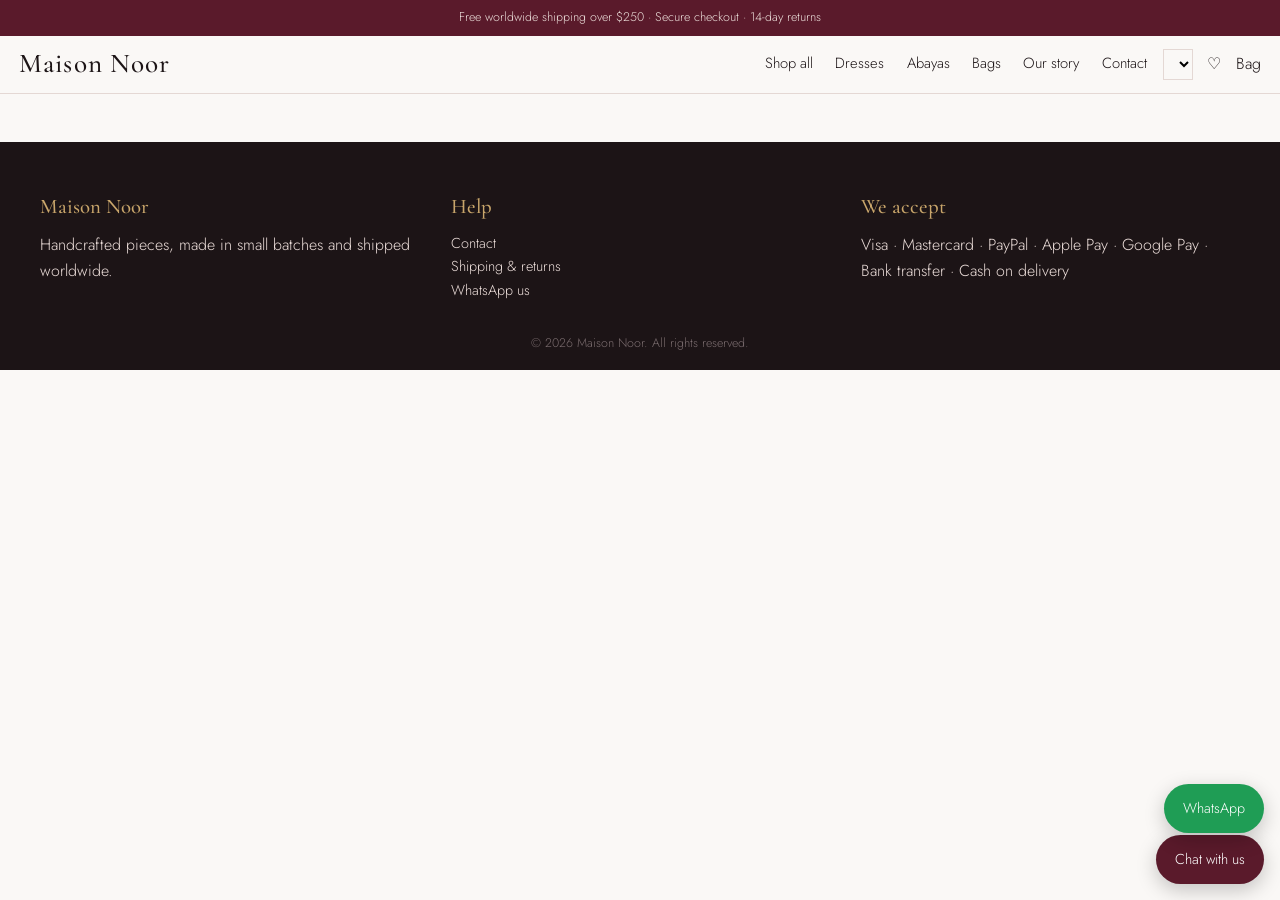
==== commit 1f19535d: "Remove configuration and product data from index.html Removed configuration settings and product dat" ====
--- a/index.html
+++ b/index.html
@@ -162,241 +162,3 @@
 <script src="bot.js"></script>
 </body>
 </html>
-/* ============ SETTINGS (edit these) ============ */
-const CONFIG = {
-  brand: 'Maison Noor',
-  whatsapp: ['92','371','6649231'].join(''),  // WhatsApp is only used behind buttons; the number is never shown
-  stripeLink: '',                      // paste Stripe Payment Link (https://buy.stripe.com/...)
-  paypalMe: '',                        // e.g. 'yourname' for paypal.me/yourname
-  bank: 'Bank: ____ | IBAN: ____ | Name: ____',
-  freeShipOver: 250, shipping: 15,
-  coupons: { WELCOME10: 0.10, NOOR15: 0.15 },
-  rates: { USD: 1, EUR: 0.92, GBP: 0.79, AED: 3.67, PKR: 280 },
-  symbols: { USD: '$', EUR: '€', GBP: '£', AED: 'AED ', PKR: 'Rs ' }
-};
-/* Product images: put a file named exactly images/<id>.jpg for each product. */
-const PRODUCTS = [
-  { id:'silk-evening-gown', name:'Silk Evening Gown', cat:'Dresses', price:420, tag:'New', sizes:true, desc:'Floor-length gown in pure mulberry silk with a hand-finished bias cut.' },
-  { id:'embroidered-velvet-abaya', name:'Embroidered Velvet Abaya', cat:'Abayas', price:310, tag:'Bestseller', sizes:true, desc:'Soft velvet abaya with gold thread embroidery along the cuffs and hem.' },
-  { id:'pearl-trim-clutch', name:'Pearl Trim Clutch', cat:'Bags', price:185, sizes:false, desc:'Structured satin clutch with a hand-set pearl closure and detachable chain.' },
-  { id:'cashmere-wrap-shawl', name:'Cashmere Wrap Shawl', cat:'Shawls', price:260, sizes:false, desc:'Lightweight cashmere shawl, generous enough to wear as a wrap or scarf.' },
-  { id:'gold-lace-kaftan', name:'Gold Lace Kaftan', cat:'Kaftans', price:340, tag:'New', sizes:true, desc:'Relaxed kaftan with metallic lace panels and a flowing silhouette.' },
-  { id:'satin-wide-leg-set', name:'Satin Wide-Leg Set', cat:'Sets', price:295, sizes:true, desc:'Matching satin top and wide-leg trousers, tailored for day-to-night wear.' },
-  { id:'leather-tote-bag', name:'Leather Tote Bag', cat:'Bags', price:360, tag:'Bestseller', sizes:false, desc:'Full-grain leather tote with a suede lining and room for a 13" laptop.' },
-  { id:'crystal-drop-earrings', name:'Crystal Drop Earrings', cat:'Jewelry', price:120, sizes:false, desc:'Gold-plated drop earrings set with hand-cut crystals.' }
-];
-const SIZES = ['XS','S','M','L','XL'];
-const $ = s => document.querySelector(s);
-const ls = (k,d) => { try { return JSON.parse(localStorage.getItem(k)) ?? d } catch { return d } };
-const save = (k,v) => { try { localStorage.setItem(k, JSON.stringify(v)) } catch {} };
-let cur = ls('cur','USD'), cart = ls('cart',{}), wish = ls('wish',[]), coupon = ls('coupon',''), picked = 'M';
-
-const money = usd => CONFIG.symbols[cur] + (usd * CONFIG.rates[cur]).toFixed(cur==='PKR'?0:2).replace(/\B(?=(\d{3})+(?!\d))/g, ',');
-const byId = id => PRODUCTS.find(p => p.id === id);
-const img = p => `<img src="images/${p.id}.jpg" alt="${p.name}" loading="lazy" onerror="ph(this,'${p.name.replace(/'/g,'')}')">`;
-function ph(el, name){ el.outerHTML = `<div class="ph">${name}</div>`; }
-function toast(m){ const t=$('#toast'); t.textContent=m; t.classList.add('show'); setTimeout(()=>t.classList.remove('show'),2000); }
-
-function card(p){
-  const on = wish.includes(p.id) ? 'on' : '';
-  return `<article class="card">
-    <a class="im" href="#/product/${p.id}">${img(p)}</a>
-    ${p.tag?`<span class="tag">${p.tag}</span>`:''}
-    <button class="wl ${on}" onclick="toggleWish('${p.id}')" aria-label="Save to wishlist">♡</button>
-    <h3><a href="#/product/${p.id}">${p.name}</a></h3><div class="pr">${money(p.price)}</div></article>`;
-}
-
-/* ============ PAGES ============ */
-const pages = {
-  home(){
-    const cats = ['Dresses','Abayas','Bags'].map(c => { const p = PRODUCTS.find(x=>x.cat===c); return `<a href="#/shop/${c}">${img(p)}<span>${c}</span></a>`; }).join('');
-    return `<section class="hero"><div class="hero-t"><h1>Dressed for every occasion worth remembering</h1>
-      <p>Handcrafted pieces in silk, velvet and cashmere. Made in small batches, shipped worldwide.</p>
-      <div><a class="btn" href="#/shop">Shop the collection</a></div></div>
-      <div class="hero-i">${img(PRODUCTS[0])}</div></section>
-      <div class="trust"><div><b>Worldwide shipping</b>Tracked, insured</div><div><b>Secure payment</b>Cards, PayPal, wallets</div><div><b>14-day returns</b>Free exchanges</div><div><b>Made by hand</b>Small batches</div></div>
-      <div class="wrap"><h2 class="sec">New arrivals</h2><div class="grid">${PRODUCTS.filter(p=>p.tag==='New'||p.tag==='Bestseller').slice(0,4).map(card).join('')}</div></div>
-      <div class="wrap"><h2 class="sec">Shop by category</h2><div class="cats">${cats}</div></div>`;
-  },
-  shop(cat, q){
-    const cats = ['All',...new Set(PRODUCTS.map(p=>p.cat))];
-    let list = PRODUCTS.filter(p => (!cat||cat==='All'||p.cat===cat));
-    return `<div class="wrap"><h2 class="sec">${cat&&cat!=='All'?cat:'All products'}</h2>
-      <div class="bar"><input id="q" placeholder="Search products" oninput="filterShop()">
-      <select id="cf" onchange="location.hash='#/shop/'+this.value">${cats.map(c=>`<option ${c===(cat||'All')?'selected':''}>${c}</option>`).join('')}</select>
-      <select id="sf" onchange="filterShop()"><option value="">Sort: Featured</option><option value="lo">Price: low to high</option><option value="hi">Price: high to low</option></select></div>
-      <div class="grid" id="list">${list.map(card).join('')}</div></div>`;
-  },
-  product(id){
-    const p = byId(id); if(!p) return pages.notfound();
-    const rel = PRODUCTS.filter(x=>x.cat===p.cat&&x.id!==p.id).concat(PRODUCTS.filter(x=>x.cat!==p.cat)).slice(0,4);
-    return `<div class="wrap"><div class="pd"><div class="big">${img(p)}</div><div>
-      <small>${p.cat}</small><h1>${p.name}</h1><div class="pr">${money(p.price)}</div><p>${p.desc}</p>
-      ${p.sizes?`<div class="sizes" id="sz">${SIZES.map(s=>`<button class="${s===picked?'on':''}" onclick="pick('${s}')">${s}</button>`).join('')}</div>`:'<br>'}
-      <button class="btn full" onclick="add('${p.id}')">Add to bag</button><br><br>
-      <button class="btn ghost full" onclick="toggleWish('${p.id}',1)">Save to wishlist</button>
-      <div class="acc"><details open><summary>Shipping</summary><p>Free over ${money(CONFIG.freeShipOver)}. Delivery in 5–10 business days worldwide.</p></details>
-      <details><summary>Returns</summary><p>Unworn items can be returned within 14 days.</p></details>
-      <details><summary>Care</summary><p>Dry clean only. Store in the garment bag provided.</p></details></div></div></div>
-      <h2 class="sec" style="margin-top:3rem">You may also like</h2><div class="grid">${rel.map(card).join('')}</div></div>`;
-  },
-  wishlist(){
-    const l = wish.map(byId).filter(Boolean);
-    return `<div class="wrap"><h2 class="sec">Wishlist</h2>${l.length?`<div class="grid">${l.map(card).join('')}</div>`:'<div class="empty">Nothing saved yet. <a href="#/shop"><u>Browse the shop</u></a></div>'}</div>`;
-  },
-  cart(){
-    const items = Object.entries(cart);
-    if(!items.length) return `<div class="wrap empty"><h2 class="sec">Your bag is empty</h2><a class="btn" href="#/shop">Continue shopping</a></div>`;
-    const rows = items.map(([k,q])=>{ const [id,size]=k.split('|'); const p=byId(id); return `<div class="row"><a class="im" href="#/product/${id}">${img(p)}</a>
-      <div><h3>${p.name}</h3><small>${size?'Size '+size+' · ':''}${money(p.price)}</small><br>
-      <div class="qty"><button onclick="qty('${k}',-1)">−</button><span>${q}</span><button onclick="qty('${k}',1)">+</button></div></div>
-      <strong>${money(p.price*q)}</strong></div>`; }).join('');
-    const t = totals();
-    return `<div class="wrap"><h2 class="sec">Your bag</h2><div class="two"><div>${rows}</div>${summary(t,true)}</div></div>`;
-  },
-  checkout(){
-    if(!Object.keys(cart).length){ location.hash='#/cart'; return ''; }
-    const t = totals();
-    return `<div class="wrap"><h2 class="sec">Checkout</h2><div class="two"><div>
-      <h3>Delivery details</h3><br><div class="fld">
-      <input id="fn" placeholder="Full name" class="w" autocomplete="name"><input id="em" type="email" placeholder="Email" autocomplete="email"><input id="ph" placeholder="Phone (with country code)" autocomplete="tel">
-      <input id="ad" placeholder="Street address" class="w" autocomplete="street-address"><input id="ct" placeholder="City"><input id="zp" placeholder="Postal code">
-      <input id="co" placeholder="Country" class="w" autocomplete="country-name"></div>
-      <h3>Payment</h3><br><div class="pay">
-      <label><input type="radio" name="pm" value="card" checked><span>Credit / debit card</span><small>Visa, Mastercard, Amex</small></label>
-      <label><input type="radio" name="pm" value="paypal"><span>PayPal</span></label>
-      <label><input type="radio" name="pm" value="wallet"><span>Apple Pay / Google Pay</span><small>via Stripe</small></label>
-      <label><input type="radio" name="pm" value="bank"><span>Bank transfer</span></label>
-      <label><input type="radio" name="pm" value="cod"><span>Cash on delivery</span><small>Pakistan only</small></label></div></div>
-      ${summary(t,false)}</div></div>`;
-  },
-  about(){ return `<div class="wrap prose"><h2 class="sec">Our story</h2><p>Maison Noor makes occasion wear for people who want one piece they will keep for years. Every garment is cut and finished by hand in small batches.</p><p><b>Shipping:</b> Worldwide, tracked and insured. Free over ${money(CONFIG.freeShipOver)}.</p><p><b>Returns:</b> 14 days for unworn items with tags attached.</p></div>`; },
-  contact(){ return `<div class="wrap prose"><h2 class="sec">Contact</h2><p>Questions about sizing or an order? Message us and we will reply within one business day.</p><a class="btn" target="_blank" rel="noopener" href="https://wa.me/${CONFIG.whatsapp}">Chat on WhatsApp</a></div>`; },
-  notfound(){ return `<div class="wrap empty"><h2 class="sec">Page not found</h2><a class="btn" href="#/">Back to home</a></div>`; }
-};
-
-/* ============ CART LOGIC ============ */
-function totals(){
-  let sub = 0; Object.entries(cart).forEach(([k,q])=>{ sub += byId(k.split('|')[0]).price*q; });
-  const disc = sub*(CONFIG.coupons[coupon]||0);
-  const ship = sub-disc>=CONFIG.freeShipOver||!sub ? 0 : CONFIG.shipping;
-  return { sub, disc, ship, total: sub-disc+ship };
-}
-function summary(t, isCart){
-  return `<aside class="sum"><h3>Order summary</h3><br>
-    <div><span>Subtotal</span><span>${money(t.sub)}</span></div>
-    ${t.disc?`<div><span>Discount (${coupon})</span><span>−${money(t.disc)}</span></div>`:''}
-    <div><span>Shipping</span><span>${t.ship?money(t.ship):'Free'}</span></div>
-    <div class="tot"><span>Total</span><span>${money(t.total)}</span></div><br>
-    ${isCart?`<div class="fld" style="grid-template-columns:1fr auto"><input id="cp" placeholder="Discount code" value="${coupon}"><button class="btn ghost" onclick="applyCoupon()">Apply</button></div>
-    <a class="btn full" href="#/checkout">Go to checkout</a>`:`<button class="btn full" onclick="placeOrder()">Place order · ${money(t.total)}</button>`}</aside>`;
-}
-function add(id){ const p=byId(id); const k=id+(p.sizes?'|'+picked:''); cart[k]=(cart[k]||0)+1; save('cart',cart); badges(); toast('Added to bag'); }
-function qty(k,d){ cart[k]+=d; if(cart[k]<=0) delete cart[k]; save('cart',cart); badges(); route(); }
-function pick(s){ picked=s; document.querySelectorAll('#sz button').forEach(b=>b.classList.toggle('on',b.textContent===s)); }
-function toggleWish(id,msg){ const i=wish.indexOf(id); i<0?wish.push(id):(msg?0:wish.splice(i,1)); save('wish',wish); badges(); if(msg) toast('Saved to wishlist'); else route(); }
-function applyCoupon(){ const c=$('#cp').value.trim().toUpperCase(); if(CONFIG.coupons[c]){coupon=c;save('coupon',c);toast('Code applied');}else{coupon='';save('coupon','');toast('Invalid code');} route(); }
-function setCur(c){ cur=c; save('cur',c); route(); }
-function badges(){ $('#cc').textContent=Object.values(cart).reduce((a,b)=>a+b,0)||''; $('#wc').textContent=wish.length||''; }
-function filterShop(){
-  const q=($('#q').value||'').toLowerCase(), s=$('#sf').value, cat=(location.hash.split('/')[2]||'All');
-  let l=PRODUCTS.filter(p=>(cat==='All'||p.cat===cat)&&p.name.toLowerCase().includes(q));
-  if(s==='lo') l.sort((a,b)=>a.price-b.price); if(s==='hi') l.sort((a,b)=>b.price-a.price);
-  $('#list').innerHTML = l.length?l.map(card).join(''):'<div class="empty">No products match your search.</div>';
-}
-
-/* ============ ORDER / PAYMENT ============ */
-function placeOrder(){
-  const v = id => $('#'+id).value.trim();
-  const req = ['fn','em','ph','ad','ct','co'];
-  if(req.some(i=>!v(i))){ toast('Please fill in all delivery details'); return; }
-  if(!/^\S+@\S+\.\S+$/.test(v('em'))){ toast('Enter a valid email'); return; }
-  const pm = document.querySelector('input[name=pm]:checked').value, t = totals();
-  const lines = Object.entries(cart).map(([k,q])=>{ const [id,s]=k.split('|'); return `• ${byId(id).name}${s?' ('+s+')':''} ×${q}`; }).join('\n');
-  const order = `New order – ${CONFIG.brand}\n${lines}\nTotal: ${money(t.total)} (USD ${t.total.toFixed(2)})\nPayment: ${pm}\nName: ${v('fn')}\nEmail: ${v('em')}\nPhone: ${v('ph')}\nAddress: ${v('ad')}, ${v('ct')} ${v('zp')}, ${v('co')}`;
-  const wa = () => window.open(`https://wa.me/${CONFIG.whatsapp}?text=${encodeURIComponent(order)}`,'_blank');
-  if((pm==='card'||pm==='wallet') && CONFIG.stripeLink){ window.open(CONFIG.stripeLink,'_blank'); wa(); }
-  else if(pm==='paypal' && CONFIG.paypalMe){ window.open(`https://paypal.me/${CONFIG.paypalMe}/${t.total.toFixed(2)}USD`,'_blank'); wa(); }
-  else if(pm==='bank'){ alert('Transfer to:\n'+CONFIG.bank+'\n\nThen send the receipt on WhatsApp.'); wa(); }
-  else wa();
-  cart={}; coupon=''; save('cart',cart); save('coupon',''); badges();
-  $('#app').innerHTML='<div class="wrap empty"><h2 class="sec">Thank you</h2><p>Your order was sent. We will confirm it by email shortly.</p><br><a class="btn" href="#/shop">Continue shopping</a></div>';
-}
-
-/* ============ ROUTER ============ */
-function route(){
-  const [, page='home', arg] = (location.hash.slice(1)||'/').split('/');
-  const fn = { '':'home', home:'home', shop:'shop', product:'product', cart:'cart', checkout:'checkout', wishlist:'wishlist', about:'about', contact:'contact' }[page];
-  $('#app').innerHTML = fn ? pages[fn](decodeURIComponent(arg||'')) : pages.notfound();
-  document.body.classList.remove('nav-open');
-  document.querySelectorAll('#nav a').forEach(a=>a.classList.toggle('on',a.getAttribute('href')===location.hash));
-  window.scrollTo(0,0);
-}
-$('#cur').innerHTML = Object.keys(CONFIG.rates).map(c=>`<option ${c===cur?'selected':''}>${c}</option>`).join('');
-window.addEventListener('hashchange', route);
-badges(); route();
-      /* ============ ASSISTANT (works offline, no API key) ============ */
-const WA = t => `https://wa.me/${CONFIG.whatsapp}?text=${encodeURIComponent(t||'Hello '+CONFIG.brand+', I need help with my order.')}`;
-const ALIAS = {'silk-evening-gown':['gown','evening','silk'],'embroidered-velvet-abaya':['abaya','velvet','embroidered'],'pearl-trim-clutch':['clutch','pearl'],'cashmere-wrap-shawl':['shawl','cashmere'],'gold-lace-kaftan':['kaftan','lace'],'satin-wide-leg-set':['satin','trouser','co-ord','coord'],'leather-tote-bag':['tote','leather'],'crystal-drop-earrings':['earring','crystal','jewelry','jewellery']};
-const CATW = {Dresses:['dress','gown'],Abayas:['abaya'],Bags:['bag','handbag','purse'],Shawls:['shawl','scarf'],Kaftans:['kaftan'],Sets:['set','suit'],Jewelry:['jewelry','jewellery','earring']};
-const stem = w => /(ss|x|ch|sh)es$/.test(w) ? w.slice(0,-2) : (w.length>3 && w.endsWith('s') && !w.endsWith('ss')) ? w.slice(0,-1) : w;
-const toks = s => s.toLowerCase().replace(/[^a-z0-9 $-]/g,' ').split(/\s+/).filter(Boolean).map(stem);
-const hasKw = (T,k) => { const K=toks(k); if(K.length===1) return T.includes(K[0]); const j=' '+T.join(' ')+' '; return j.includes(' '+K.join(' ')+' '); };
-const waBtn = () => `<br><a class="btn wa-btn" target="_blank" rel="noopener" href="${WA()}">Chat on WhatsApp</a>`;
-const INTENTS = [
- {k:['hi','hello','hey','salam','assalam','aoa','hola','good morning','good evening'], a:()=>`Hello and welcome to ${CONFIG.brand}. I can help with products, sizes, shipping, payments and returns. What would you like to know?`},
- {k:['ship','shipping','deliver','delivery','dispatch','courier','arrive','how long','kitne din','kab tak','time'], a:()=>`We ship worldwide with tracking and insurance. Delivery takes 5–10 business days. Shipping is free over ${money(CONFIG.freeShipOver)}, otherwise ${money(CONFIG.shipping)}.`},
- {k:['return','refund','exchange','wapis','replace','money back'], a:()=>`You can return unworn items with tags within 14 days. Exchanges are free. Message us and we will arrange the pickup.`},
- {k:['pay','payment','card','visa','mastercard','paypal','cod','cash','apple pay','google pay','bank','transfer','checkout'], a:()=>`We accept Visa, Mastercard, PayPal, Apple Pay, Google Pay and bank transfer. Cash on delivery is available in Pakistan. Checkout is encrypted and we never store your card details.`},
- {k:['size','sizing','fit','measurement','measure','xs','small','medium','large','xl','chart'], a:()=>`Most pieces come in XS to XL. For the best fit, send your bust, waist and hip measurements on WhatsApp and we will recommend a size.`},
- {k:['price','cost','how much','qeemat','rate','kitna','expensive','pricing'], a:()=>{const p=PRODUCTS.map(x=>x.price);return `Our prices range from ${money(Math.min(...p))} to ${money(Math.max(...p))}. Tell me which item you are interested in and I will give you the exact price.`}},
- {k:['discount','coupon','promo','offer','sale','voucher','code'], a:()=>`Use the code WELCOME10 in your bag for 10% off your first order.`},
- {k:['track','tracking','where is my order','order status','status','parcel'], a:()=>`Once your order ships you will receive a tracking number by email. Send your name and order details on WhatsApp and we will check it for you.`},
- {k:['international','worldwide','country','abroad','overseas','dubai','uk','usa','canada','europe','australia','saudi','pakistan'], a:()=>`Yes, we deliver to most countries worldwide. Prices can be shown in USD, EUR, GBP, AED or PKR using the currency menu at the top of the page. Customs duties, if any, depend on your country.`},
- {k:['custom','tailor','stitch','made to measure','customize','customise','alteration'], a:()=>`Pieces are made in small batches, so custom sizing and colour requests are possible on most items. Message us the details and we will confirm.`},
- {k:['care','wash','clean','dry clean','iron','fabric','material'], a:()=>`We recommend dry cleaning for all garments. Store each piece in the garment bag provided. Cashmere and silk should be kept folded or hung away from direct sunlight.`},
- {k:['gift','wrap','present','surprise'], a:()=>`Every order arrives in premium packaging. For a gift note, message us when you order.`},
- {k:['cancel','change order','modify','wrong address'], a:()=>`Order changes are possible before dispatch. Please message us as soon as possible with your name and order details.`},
- {k:['stock','available','availability','sold out','restock'], a:()=>`Items shown on the site are available. Because we work in small batches, popular sizes can sell out. Message us if you want us to confirm your size.`},
- {k:['currency','usd','pkr','aed','gbp','eur','dollar','pound','euro','dirham','rupee'], a:()=>`Use the currency menu at the top right to switch between USD, EUR, GBP, AED and PKR.`},
- {k:['secure','safe','trust','legit','real','authentic','genuine','scam','fake'], a:()=>`Checkout is encrypted, shipping is tracked and insured, and you have 14 days to return unworn items. If you want to confirm anything before ordering, we are happy to talk on WhatsApp.`},
- {k:['wholesale','bulk','reseller','supplier'], a:()=>`For wholesale or bulk orders, please message us on WhatsApp with the items and quantities.`},
- {k:['collection','catalog','catalogue','product','what do you sell','show me','category','new arrival','bestseller'], a:()=>`We make dresses, abayas, kaftans, sets, shawls, bags and jewelry. <a href="#/shop" onclick="toggleBot()">Browse the full collection</a>.`},
- {k:['about','story','who are you','brand','company'], a:()=>`${CONFIG.brand} makes occasion wear in small batches with silk, velvet and cashmere, and ships worldwide. <a href="#/about" onclick="toggleBot()">Read our story</a>.`},
- {k:['human','agent','person','whatsapp','call','contact','talk','support','number','help'], a:()=>`Of course. Our team replies within one business day, usually much faster on WhatsApp.${waBtn()}`},
- {k:['thanks','thank','shukria','thx','ok','okay','great','nice','perfect'], a:()=>`You are welcome. Let me know if there is anything else I can help with.`},
- {k:['bye','goodbye','allah hafiz','later'], a:()=>`Thank you for visiting ${CONFIG.brand}. Have a lovely day.`}
-];
-function botReply(raw){
-  const T = toks(raw); if(!T.length) return 'Please type your question.';
-  const pm = PRODUCTS.filter(p => (ALIAS[p.id]||[]).some(a=>hasKw(T,a)));
-  const cats = Object.keys(CATW).filter(c => CATW[c].some(a=>hasKw(T,a)));
-  const bm = raw.match(/(?:under|below|less than|within|upto|up to|max|budget)\s*(?:of)?\s*[^\d]{0,4}(\d[\d,]{1,6})/i);
-  let best=null, bs=0;
-  INTENTS.forEach(i=>{ let s=0; i.k.forEach(k=>{ if(hasKw(T,k)) s += k.includes(' ')?2:1; }); if(s>bs){bs=s;best=i;} });
-  const link = p => `<a href="#/product/${p.id}" onclick="toggleBot()">${p.name}</a> – ${money(p.price)}`;
-  if(bm){ const lim=parseFloat(bm[1].replace(/,/g,''))/CONFIG.rates[cur]; const l=PRODUCTS.filter(p=>p.price<=lim);
-    return l.length ? `Here is what we have within your budget:<br>${l.map(link).join('<br>')}` : `Our pieces start from ${money(Math.min(...PRODUCTS.map(p=>p.price)))}. <a href="#/shop" onclick="toggleBot()">See the collection</a>.`; }
-  if(pm.length){ const shown=pm.slice(0,3); let r = shown.map(link).join('<br>');
-    r += `<br>${shown.length>1?'Each is':'It is'} available in the sizes shown on the product page.`;
-    if(best && bs>0 && !/price|cost|how much|qeemat|kitna|rate/.test(raw.toLowerCase()) ) r += '<br><br>'+best.a();
-    return r; }
-  if(cats.length && !(best && bs>=2)){ const l=PRODUCTS.filter(p=>cats.includes(p.cat)); if(l.length) return `Our ${cats.join(' and ').toLowerCase()}:<br>${l.map(link).join('<br>')}`; }
-  if(best && bs>0) return best.a();
-  return `I want to give you an accurate answer, so please ask our team directly.${waBtn()}`;
-}
-
-/* chat window */
-function toggleBot(){
-  const b=$('#bot'); const open=b.hidden; b.hidden=!open;
-  if(open && !$('#bm').children.length){ addMsg(`Hello, I am the ${CONFIG.brand} assistant. Ask me about shipping, sizes, payments or any product.`,'b');
-    $('#bc').innerHTML=['Shipping','Returns','Payment','Sizes','Track my order','Talk to a person'].map(c=>`<button onclick="ask('${c}')">${c}</button>`).join(''); }
-  if(open) $('#bi').focus();
-}
-function addMsg(html,who){ const d=document.createElement('div'); d.className='m '+who; if(who==='u') d.textContent=html; else d.innerHTML=html; $('#bm').appendChild(d); $('#bm').scrollTop=1e6; }
-function ask(t){ addMsg(t,'u'); $('#bc').innerHTML=''; const d=document.createElement('div'); d.className='m b'; d.textContent='…'; $('#bm').appendChild(d);
-  setTimeout(()=>{ d.remove(); addMsg(botReply(t),'b'); },450); }
-function sendBot(e){ e.preventDefault(); const i=$('#bi'); const v=i.value.trim(); if(v){ i.value=''; ask(v); } return false; }
-$('#wa').href=WA(); $('#wf').href=WA();
-
-      
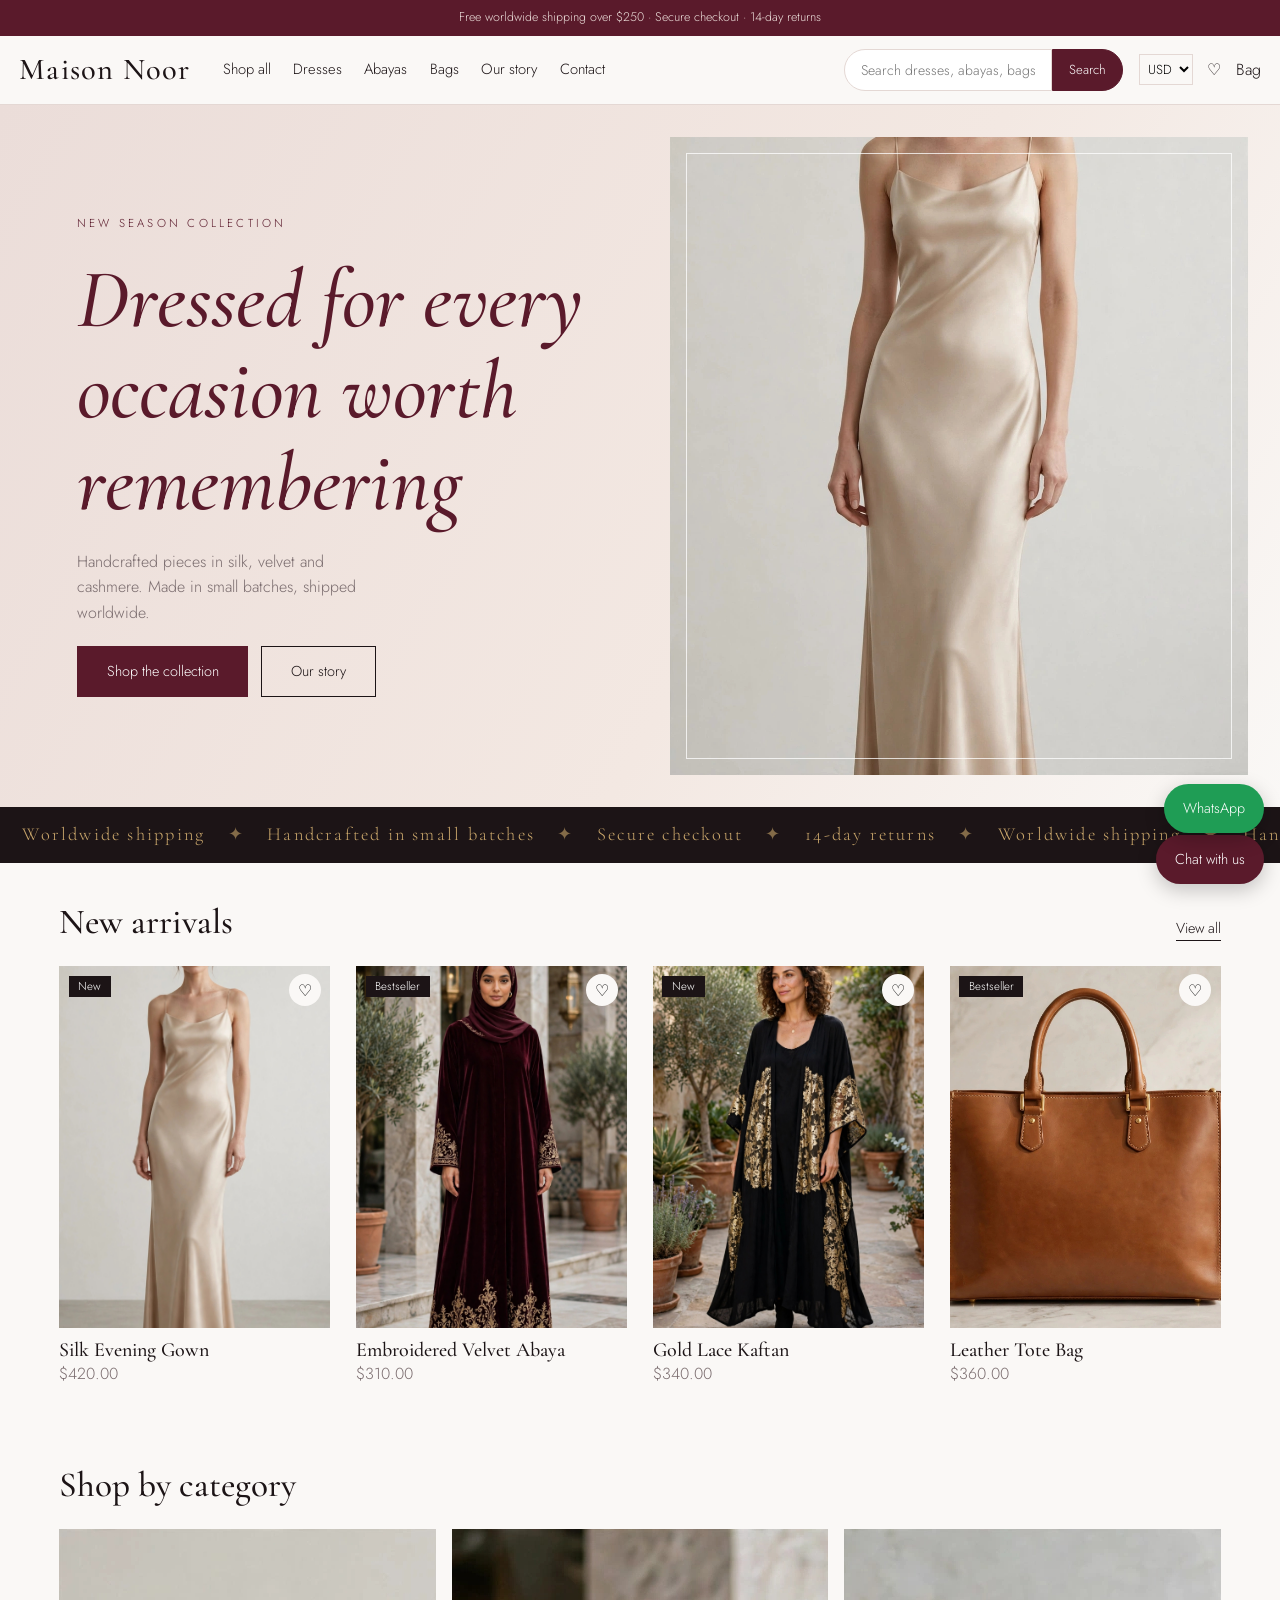
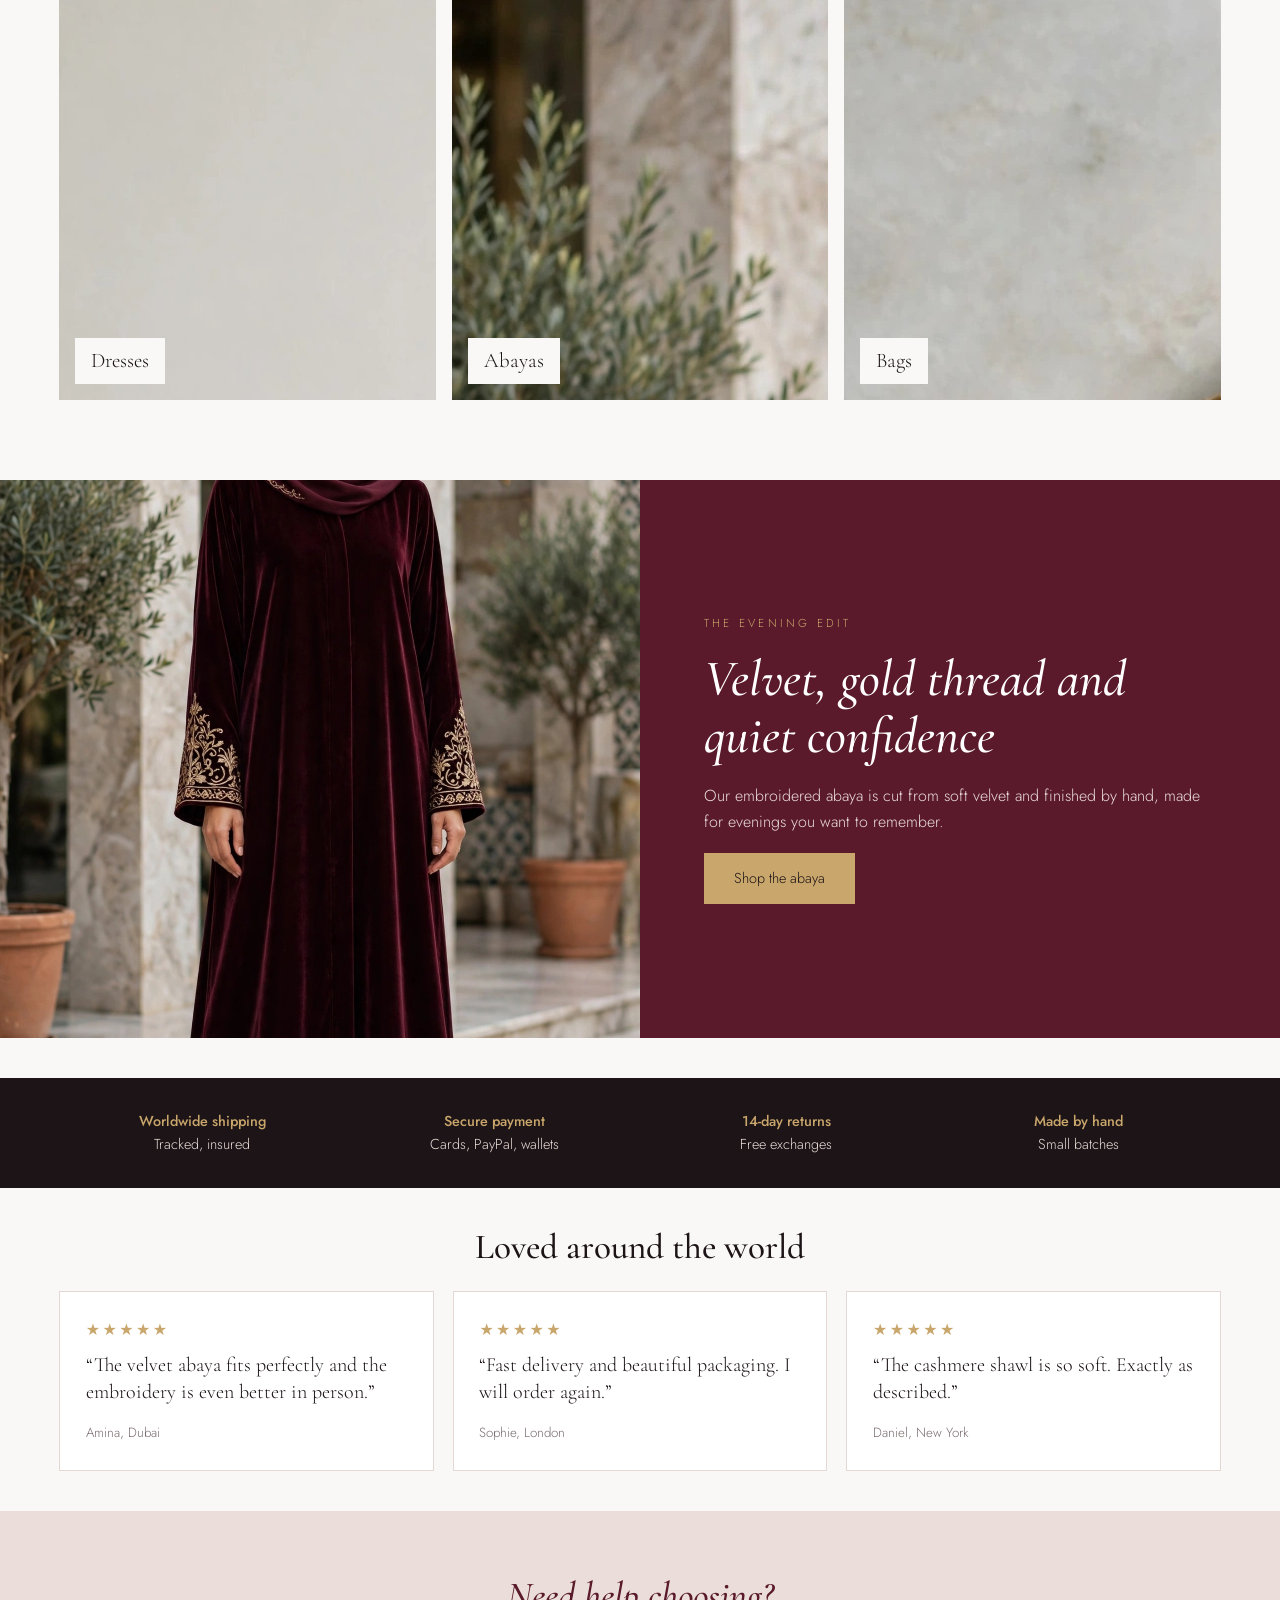
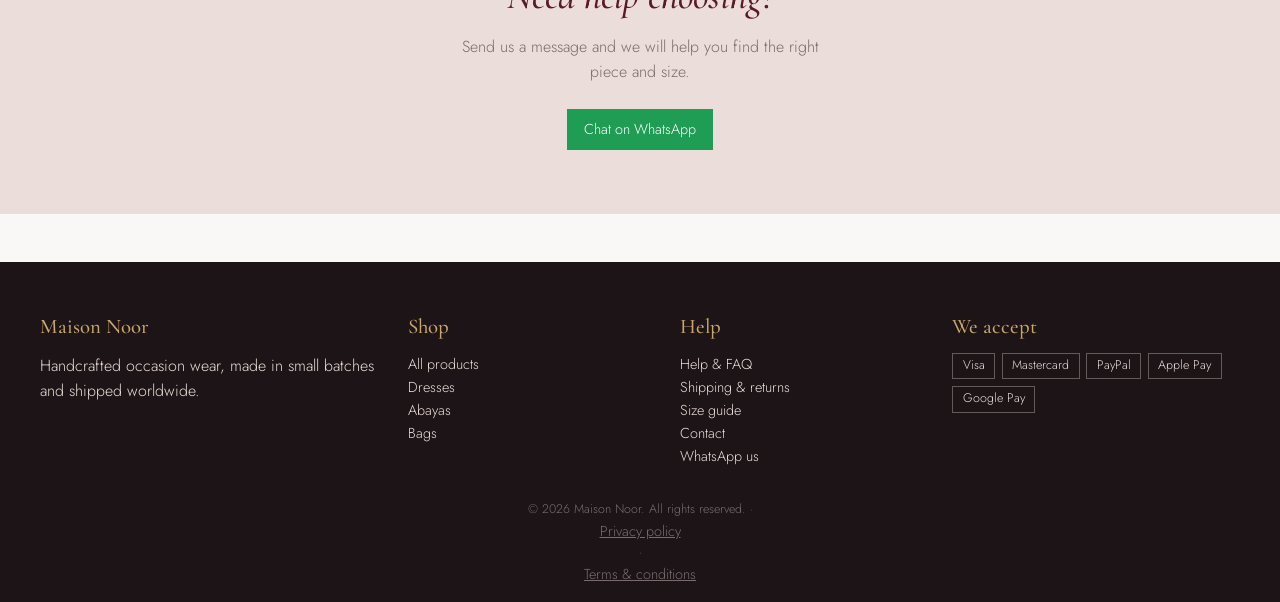
==== commit 18255144: "Create index.html" ====
--- a/index.html
+++ b/index.html
@@ -5,160 +5,17 @@
 <meta name="viewport" content="width=device-width, initial-scale=1">
 <title>Maison Noor – Luxury Boutique</title>
 <meta name="description" content="Handcrafted luxury fashion. Worldwide shipping, secure checkout.">
+<meta property="og:title" content="Maison Noor – Luxury Boutique">
+<link rel="icon" href="data:image/svg+xml,%3Csvg xmlns=%27http://www.w3.org/2000/svg%27 viewBox=%270 0 100 100%27%3E%3Ctext y=%27.9em%27 font-size=%2790%27%3E%F0%9F%91%97%3C/text%3E%3C/svg%3E">
 <link rel="preconnect" href="https://fonts.googleapis.com">
-<link href="https://fonts.googleapis.com/css2?family=Cormorant+Garamond:wght@400;500;600&family=Jost:wght@300;400;500&display=swap" rel="stylesheet">
-<link rel="icon" href="data:image/svg+xml,%3Csvg xmlns=%27http://www.w3.org/2000/svg%27 viewBox=%270 0 100 100%27%3E%3Ctext y=%27.9em%27 font-size=%2790%27%3E%F0%9F%91%97%3C/text%3E%3C/svg%3E">
-<meta property="og:title" content="Maison Noor – Luxury Boutique">
-<meta property="og:description" content="Handcrafted luxury fashion. Worldwide shipping, secure checkout.">
-<style>
-:root{--ink:#1c1416;--wine:#5a1a2b;--gold:#c9a66b;--pearl:#faf8f6;--blush:#ebddd9;--mute:#7a6c6e;--line:#e4d8d4}
-*{box-sizing:border-box;margin:0;padding:0}
-html{scroll-behavior:smooth}
-body{font-family:Jost,system-ui,sans-serif;background:var(--pearl);color:var(--ink);line-height:1.6;font-weight:300}
-a{color:inherit;text-decoration:none}
-h1,h2,h3,.logo{font-family:'Cormorant Garamond',serif;font-weight:500;line-height:1.1}
-:focus-visible{outline:2px solid var(--gold);outline-offset:2px}
-.announce{background:var(--wine);color:var(--blush);text-align:center;font-size:.78rem;padding:.5rem 1rem}
-.top{position:sticky;top:0;z-index:20;background:var(--pearl);border-bottom:1px solid var(--line);display:flex;align-items:center;gap:1rem;padding:.8rem 1.2rem}
-.logo{font-size:1.7rem;letter-spacing:.04em;margin-right:auto}
-nav{display:flex;gap:1.4rem;font-size:.92rem}
-nav a:hover,nav a.on{color:var(--wine)}
-.tools{display:flex;align-items:center;gap:.9rem}
-.tools select{border:1px solid var(--line);background:none;padding:.25rem;font:inherit;font-size:.82rem}
-.icon{background:none;border:0;font:inherit;font-size:1rem;cursor:pointer;position:relative}
-.icon b{font-weight:500;font-size:.7rem;background:var(--wine);color:#fff;border-radius:99px;padding:0 .4rem;margin-left:.2rem}
-.icon b:empty{display:none}
-.menu-btn{display:none;order:-1}
-.btn{display:inline-block;background:var(--wine);color:#fff;border:1px solid var(--wine);padding:.8rem 1.8rem;font:inherit;font-size:.9rem;cursor:pointer;transition:background .2s}
-.btn:hover{background:var(--ink);border-color:var(--ink)}
-.btn.ghost{background:none;color:var(--ink);border-color:var(--ink)}
-.btn.ghost:hover{background:var(--ink);color:#fff}
-.btn.full{width:100%;text-align:center}
-.wrap{max-width:1200px;margin:auto;padding:2.5rem 1.2rem}
-.hero{display:grid;grid-template-columns:1.1fr 1fr;min-height:78vh;background:var(--blush)}
-.hero-t{display:flex;flex-direction:column;justify-content:center;padding:3rem 2rem 3rem max(1.5rem,6vw);gap:1.3rem;animation:rise .9s both}
-.hero h1{font-size:clamp(2.8rem,6.5vw,5.6rem);color:var(--wine);font-style:italic}
-.hero p{max-width:34ch;color:var(--mute)}
-.hero-i{position:relative;overflow:hidden}
-.hero-i .ph,.hero-i img{position:absolute;inset:0;width:100%;height:100%;object-fit:cover}
-@keyframes rise{from{opacity:0;transform:translateY(20px)}to{opacity:1;transform:none}}
-h2.sec{font-size:2.2rem;margin-bottom:1.5rem}
-.grid{display:grid;grid-template-columns:repeat(auto-fill,minmax(250px,1fr));gap:1.6rem}
-.card{position:relative}
-.card .im{aspect-ratio:3/4;overflow:hidden;background:var(--blush);display:block}
-.card img,.ph{width:100%;height:100%;object-fit:cover;display:block}
-.ph{display:flex;align-items:center;justify-content:center;text-align:center;padding:1rem;font-family:'Cormorant Garamond',serif;font-size:1.4rem;color:var(--wine);background:linear-gradient(135deg,var(--blush),#d9bfb8)}
-.card h3{font-size:1.25rem;margin-top:.7rem}
-.card .pr{color:var(--mute)}
-.card .tag{position:absolute;top:.6rem;left:.6rem;background:var(--ink);color:#fff;font-size:.72rem;padding:.1rem .6rem}
-.card .wl{position:absolute;top:.5rem;right:.6rem;background:var(--pearl);border:0;border-radius:99px;width:2rem;height:2rem;cursor:pointer;font-size:1rem}
-.card .wl.on{color:var(--wine)}
-.cats{display:grid;grid-template-columns:repeat(3,1fr);gap:1rem}
-.cats a{position:relative;aspect-ratio:4/5;overflow:hidden;display:block}
-.cats span{position:absolute;left:1rem;bottom:1rem;background:var(--pearl);padding:.4rem 1rem;font-family:'Cormorant Garamond',serif;font-size:1.3rem}
-.trust{display:grid;grid-template-columns:repeat(4,1fr);gap:1rem;background:var(--ink);color:var(--blush);padding:2rem max(1.2rem,5vw);text-align:center;font-size:.9rem}
-.trust b{display:block;color:var(--gold);font-weight:500}
-.bar{display:flex;gap:.8rem;flex-wrap:wrap;margin-bottom:1.5rem}
-.bar input,.bar select,.fld input,.fld select,.fld textarea{border:1px solid var(--line);background:#fff;padding:.7rem .8rem;font:inherit;width:100%}
-.bar input{flex:1 1 220px;width:auto}.bar select{width:auto}
-.pd{display:grid;grid-template-columns:1fr 1fr;gap:3rem}
-.pd .big{aspect-ratio:3/4;background:var(--blush);overflow:hidden}
-.pd h1{font-size:2.8rem;margin-bottom:.5rem}
-.pd .pr{font-size:1.4rem;color:var(--wine);margin-bottom:1rem}
-.sizes{display:flex;gap:.5rem;margin:1rem 0}
-.sizes button{border:1px solid var(--line);background:none;width:3rem;height:2.6rem;cursor:pointer;font:inherit}
-.sizes button.on{background:var(--ink);color:#fff;border-color:var(--ink)}
-.acc{margin-top:1.5rem;border-top:1px solid var(--line)}
-.acc details{border-bottom:1px solid var(--line);padding:.8rem 0}
-.acc summary{cursor:pointer}
-.row{display:grid;grid-template-columns:90px 1fr auto;gap:1rem;align-items:center;padding:1rem 0;border-bottom:1px solid var(--line)}
-.row .im{aspect-ratio:3/4;overflow:hidden}
-.qty{display:inline-flex;border:1px solid var(--line);margin-top:.4rem}
-.qty button{background:none;border:0;width:2rem;cursor:pointer;font-size:1rem}
-.qty span{width:2rem;text-align:center;line-height:2rem}
-.two{display:grid;grid-template-columns:1.4fr 1fr;gap:3rem;align-items:start}
-.sum{background:#fff;border:1px solid var(--line);padding:1.5rem;position:sticky;top:5rem}
-.sum div{display:flex;justify-content:space-between;padding:.3rem 0}
-.sum .tot{border-top:1px solid var(--line);margin-top:.5rem;padding-top:.8rem;font-size:1.2rem;font-weight:500}
-.fld{display:grid;grid-template-columns:1fr 1fr;gap:.8rem;margin-bottom:1.5rem}
-.fld .w{grid-column:1/-1}
-.pay label{display:flex;gap:.7rem;align-items:center;border:1px solid var(--line);background:#fff;padding:.9rem 1rem;margin-bottom:.5rem;cursor:pointer}
-.pay input:checked+span{color:var(--wine);font-weight:500}
-.pay small{color:var(--mute);margin-left:auto}
-.prose{max-width:64ch}.prose p{margin-bottom:1rem}
-footer{background:var(--ink);color:var(--blush);padding:3rem 1.2rem 1rem;margin-top:3rem}
-.fgrid{max-width:1200px;margin:auto;display:grid;grid-template-columns:repeat(3,1fr);gap:2rem}
-footer h4{font-family:'Cormorant Garamond',serif;font-size:1.3rem;color:var(--gold);margin-bottom:.6rem;font-weight:500}
-footer a{display:block;font-size:.9rem}
-.copy{text-align:center;font-size:.78rem;margin-top:2rem;color:var(--mute)}
-#toast{position:fixed;bottom:1.2rem;left:50%;transform:translate(-50%,40px);background:var(--ink);color:#fff;padding:.7rem 1.4rem;opacity:0;transition:.3s;z-index:50;pointer-events:none}
-#toast.show{opacity:1;transform:translate(-50%,0)}
-.empty{text-align:center;padding:4rem 1rem;color:var(--mute)}
-@media(max-width:820px){
- .menu-btn{display:block}
- nav{display:none;position:absolute;top:100%;left:0;right:0;background:var(--pearl);flex-direction:column;padding:1rem 1.2rem;border-bottom:1px solid var(--line)}
- .nav-open nav{display:flex}
- .hero,.pd,.two,.fgrid{grid-template-columns:1fr}
- .hero-i{min-height:50vh}.hero-t{padding:2.5rem 1.2rem}
- .cats{grid-template-columns:1fr 1fr}.trust{grid-template-columns:1fr 1fr}
- .grid{grid-template-columns:repeat(2,1fr);gap:1rem}
- .sum{position:static}.pd h1{font-size:2.2rem}
-}
-@media(prefers-reduced-motion:reduce){*{animation:none!important;transition:none!important}}
-
-#bfab,#wa{position:fixed;right:1rem;z-index:40;border:0;border-radius:99px;padding:.8rem 1.2rem;font:inherit;font-size:.9rem;cursor:pointer;box-shadow:0 6px 20px rgba(0,0,0,.22);color:#fff}
-#bfab{bottom:1rem;background:var(--wine)}
-#wa{bottom:4.2rem;background:#1f9d55}
-#bot{position:fixed;right:1rem;bottom:1rem;width:min(380px,calc(100vw - 2rem));height:min(560px,calc(100vh - 2rem));background:var(--pearl);border:1px solid var(--line);box-shadow:0 12px 40px rgba(0,0,0,.28);z-index:60;display:flex;flex-direction:column}
-#bot[hidden]{display:none}
-.bh{background:var(--wine);color:#fff;padding:.9rem 1rem;display:flex;flex-direction:column;position:relative}
-.bh b{font-family:'Cormorant Garamond',serif;font-size:1.3rem;font-weight:500}.bh small{color:var(--blush)}
-.bh button{position:absolute;right:.8rem;top:.8rem;background:none;border:0;color:#fff;font-size:1.1rem;cursor:pointer}
-#bm{flex:1;overflow:auto;padding:1rem;display:flex;flex-direction:column;gap:.6rem}
-.m{max-width:85%;padding:.6rem .85rem;font-size:.92rem;line-height:1.5}
-.m.b{background:#fff;border:1px solid var(--line);align-self:flex-start}.m.u{background:var(--ink);color:#fff;align-self:flex-end}
-.m a{color:var(--wine);text-decoration:underline}
-.wa-btn{background:#1f9d55!important;border-color:#1f9d55!important;color:#fff!important;text-decoration:none!important;margin-top:.5rem;padding:.5rem 1rem}
-#bc{display:flex;flex-wrap:wrap;gap:.4rem;padding:0 1rem .6rem}
-#bc button{border:1px solid var(--wine);background:none;color:var(--wine);padding:.3rem .8rem;font:inherit;font-size:.82rem;cursor:pointer;border-radius:99px}
-#bot form{display:flex;border-top:1px solid var(--line)}
-#bot input{flex:1;border:0;padding:.9rem 1rem;font:inherit;background:#fff;min-width:0}
-#bot form button{border:0;background:var(--wine);color:#fff;padding:0 1.2rem;font:inherit;cursor:pointer}
-</style>
+<link href="https://fonts.googleapis.com/css2?family=Cormorant+Garamond:ital,wght@0,400;0,500;0,600;1,500&family=Jost:wght@300;400;500&display=swap" rel="stylesheet">
+<link rel="stylesheet" href="style.css">
 </head>
-<body>
-<div class="announce">Free worldwide shipping over $250 · Secure checkout · 14-day returns</div>
-<header class="top">
-  <button class="icon menu-btn" onclick="document.body.classList.toggle('nav-open')" aria-label="Menu">☰</button>
-  <a href="#/" class="logo">Maison Noor</a>
-  <nav id="nav">
-    <a href="#/shop">Shop all</a>
-    <a href="#/shop/Dresses">Dresses</a>
-    <a href="#/shop/Abayas">Abayas</a>
-    <a href="#/shop/Bags">Bags</a>
-    <a href="#/about">Our story</a>
-    <a href="#/contact">Contact</a>
-  </nav>
-  <div class="tools">
-    <select id="cur" aria-label="Currency" onchange="setCur(this.value)"></select>
-    <a href="#/wishlist" class="icon" aria-label="Wishlist">♡<b id="wc"></b></a>
-    <a href="#/cart" class="icon" aria-label="Cart">Bag<b id="cc"></b></a>
-  </div>
-</header>
+<body data-page="home">
 <main id="app"></main>
-<footer>
-  <div class="fgrid">
-    <div><h4>Maison Noor</h4><p>Handcrafted pieces, made in small batches and shipped worldwide.</p></div>
-    <div><h4>Help</h4><a href="#/contact">Contact</a><a href="#/about">Shipping &amp; returns</a><a id="wf" target="_blank" rel="noopener">WhatsApp us</a></div>
-    <div><h4>We accept</h4><p>Visa · Mastercard · PayPal · Apple Pay · Google Pay · Bank transfer · Cash on delivery</p></div>
-  </div>
-  <p class="copy">© 2026 Maison Noor. All rights reserved.</p>
-</footer>
-<div id="toast" role="status"></div>
-<div id="bot" hidden role="dialog" aria-label="Chat assistant"><div class="bh"><b>Noor Assistant</b><small>Instant answers, 24/7</small><button onclick="toggleBot()" aria-label="Close chat">✕</button></div><div id="bm" aria-live="polite"></div><div id="bc"></div><form onsubmit="return sendBot(event)"><input id="bi" placeholder="Ask about shipping, sizes, payment…" autocomplete="off" aria-label="Your question"><button>Send</button></form></div>
-<button id="bfab" onclick="toggleBot()">Chat with us</button>
-<a id="wa" target="_blank" rel="noopener">WhatsApp</a>
 <script src="app.js"></script>
+<script src="help.js"></script>
+<script src="site.js"></script>
 <script src="bot.js"></script>
 </body>
 </html>
--- a/style.css
+++ b/style.css
@@ -0,0 +1,200 @@
+:root{--ink:#1c1416;--wine:#5a1a2b;--gold:#c9a66b;--pearl:#faf8f6;--blush:#ebddd9;--mute:#7a6c6e;--line:#e4d8d4}
+*{box-sizing:border-box;margin:0;padding:0}
+html{scroll-behavior:smooth}
+body{font-family:Jost,system-ui,sans-serif;background:var(--pearl);color:var(--ink);line-height:1.6;font-weight:300}
+a{color:inherit;text-decoration:none}
+h1,h2,h3,.logo{font-family:'Cormorant Garamond',serif;font-weight:500;line-height:1.1}
+:focus-visible{outline:2px solid var(--gold);outline-offset:2px}
+.announce{background:var(--wine);color:var(--blush);text-align:center;font-size:.78rem;padding:.5rem 1rem}
+.top{position:sticky;top:0;z-index:20;background:var(--pearl);border-bottom:1px solid var(--line);display:flex;align-items:center;gap:1rem;padding:.8rem 1.2rem}
+.logo{font-size:1.7rem;letter-spacing:.04em;margin-right:auto}
+nav{display:flex;gap:1.4rem;font-size:.92rem}
+nav a:hover,nav a.on{color:var(--wine)}
+.tools{display:flex;align-items:center;gap:.9rem}
+.tools select{border:1px solid var(--line);background:none;padding:.25rem;font:inherit;font-size:.82rem}
+.icon{background:none;border:0;font:inherit;font-size:1rem;cursor:pointer;position:relative}
+.icon b{font-weight:500;font-size:.7rem;background:var(--wine);color:#fff;border-radius:99px;padding:0 .4rem;margin-left:.2rem}
+.icon b:empty{display:none}
+.menu-btn{display:none;order:-1}
+.btn{display:inline-block;background:var(--wine);color:#fff;border:1px solid var(--wine);padding:.8rem 1.8rem;font:inherit;font-size:.9rem;cursor:pointer;transition:background .2s}
+.btn:hover{background:var(--ink);border-color:var(--ink)}
+.btn.ghost{background:none;color:var(--ink);border-color:var(--ink)}
+.btn.ghost:hover{background:var(--ink);color:#fff}
+.btn.full{width:100%;text-align:center}
+.wrap{max-width:1200px;margin:auto;padding:2.5rem 1.2rem}
+.hero{display:grid;grid-template-columns:1.1fr 1fr;min-height:78vh;background:var(--blush)}
+.hero-t{display:flex;flex-direction:column;justify-content:center;padding:3rem 2rem 3rem max(1.5rem,6vw);gap:1.3rem;animation:rise .9s both}
+.hero h1{font-size:clamp(2.8rem,6.5vw,5.6rem);color:var(--wine);font-style:italic}
+.hero p{max-width:34ch;color:var(--mute)}
+.hero-i{position:relative;overflow:hidden}
+.hero-i .ph,.hero-i img{position:absolute;inset:0;width:100%;height:100%;object-fit:cover}
+@keyframes rise{from{opacity:0;transform:translateY(20px)}to{opacity:1;transform:none}}
+h2.sec{font-size:2.2rem;margin-bottom:1.5rem}
+.grid{display:grid;grid-template-columns:repeat(auto-fill,minmax(250px,1fr));gap:1.6rem}
+.card{position:relative}
+.card .im{aspect-ratio:3/4;overflow:hidden;background:var(--blush);display:block}
+.card img,.ph{width:100%;height:100%;object-fit:cover;display:block}
+.ph{display:flex;align-items:center;justify-content:center;text-align:center;padding:1rem;font-family:'Cormorant Garamond',serif;font-size:1.4rem;color:var(--wine);background:linear-gradient(135deg,var(--blush),#d9bfb8)}
+.card h3{font-size:1.25rem;margin-top:.7rem}
+.card .pr{color:var(--mute)}
+.card .tag{position:absolute;top:.6rem;left:.6rem;background:var(--ink);color:#fff;font-size:.72rem;padding:.1rem .6rem}
+.card .wl{position:absolute;top:.5rem;right:.6rem;background:var(--pearl);border:0;border-radius:99px;width:2rem;height:2rem;cursor:pointer;font-size:1rem}
+.card .wl.on{color:var(--wine)}
+.cats{display:grid;grid-template-columns:repeat(3,1fr);gap:1rem}
+.cats a{position:relative;aspect-ratio:4/5;overflow:hidden;display:block}
+.cats span{position:absolute;left:1rem;bottom:1rem;background:var(--pearl);padding:.4rem 1rem;font-family:'Cormorant Garamond',serif;font-size:1.3rem}
+.trust{display:grid;grid-template-columns:repeat(4,1fr);gap:1rem;background:var(--ink);color:var(--blush);padding:2rem max(1.2rem,5vw);text-align:center;font-size:.9rem}
+.trust b{display:block;color:var(--gold);font-weight:500}
+.bar{display:flex;gap:.8rem;flex-wrap:wrap;margin-bottom:1.5rem}
+.bar input,.bar select,.fld input,.fld select,.fld textarea{border:1px solid var(--line);background:#fff;padding:.7rem .8rem;font:inherit;width:100%}
+.bar input{flex:1 1 220px;width:auto}.bar select{width:auto}
+.pd{display:grid;grid-template-columns:1fr 1fr;gap:3rem}
+.pd .big{aspect-ratio:3/4;background:var(--blush);overflow:hidden}
+.pd h1{font-size:2.8rem;margin-bottom:.5rem}
+.pd .pr{font-size:1.4rem;color:var(--wine);margin-bottom:1rem}
+.sizes{display:flex;gap:.5rem;margin:1rem 0}
+.sizes button{border:1px solid var(--line);background:none;width:3rem;height:2.6rem;cursor:pointer;font:inherit}
+.sizes button.on{background:var(--ink);color:#fff;border-color:var(--ink)}
+.acc{margin-top:1.5rem;border-top:1px solid var(--line)}
+.acc details{border-bottom:1px solid var(--line);padding:.8rem 0}
+.acc summary{cursor:pointer}
+.row{display:grid;grid-template-columns:90px 1fr auto;gap:1rem;align-items:center;padding:1rem 0;border-bottom:1px solid var(--line)}
+.row .im{aspect-ratio:3/4;overflow:hidden}
+.qty{display:inline-flex;border:1px solid var(--line);margin-top:.4rem}
+.qty button{background:none;border:0;width:2rem;cursor:pointer;font-size:1rem}
+.qty span{width:2rem;text-align:center;line-height:2rem}
+.two{display:grid;grid-template-columns:1.4fr 1fr;gap:3rem;align-items:start}
+.sum{background:#fff;border:1px solid var(--line);padding:1.5rem;position:sticky;top:5rem}
+.sum div{display:flex;justify-content:space-between;padding:.3rem 0}
+.sum .tot{border-top:1px solid var(--line);margin-top:.5rem;padding-top:.8rem;font-size:1.2rem;font-weight:500}
+.fld{display:grid;grid-template-columns:1fr 1fr;gap:.8rem;margin-bottom:1.5rem}
+.fld .w{grid-column:1/-1}
+.pay label{display:flex;gap:.7rem;align-items:center;border:1px solid var(--line);background:#fff;padding:.9rem 1rem;margin-bottom:.5rem;cursor:pointer}
+.pay input:checked+span{color:var(--wine);font-weight:500}
+.pay small{color:var(--mute);margin-left:auto}
+.prose{max-width:64ch}.prose p{margin-bottom:1rem}
+footer{background:var(--ink);color:var(--blush);padding:3rem 1.2rem 1rem;margin-top:3rem}
+.fgrid{max-width:1200px;margin:auto;display:grid;grid-template-columns:repeat(3,1fr);gap:2rem}
+footer h4{font-family:'Cormorant Garamond',serif;font-size:1.3rem;color:var(--gold);margin-bottom:.6rem;font-weight:500}
+footer a{display:block;font-size:.9rem}
+.copy{text-align:center;font-size:.78rem;margin-top:2rem;color:var(--mute)}
+#toast{position:fixed;bottom:1.2rem;left:50%;transform:translate(-50%,40px);background:var(--ink);color:#fff;padding:.7rem 1.4rem;opacity:0;transition:.3s;z-index:50;pointer-events:none}
+#toast.show{opacity:1;transform:translate(-50%,0)}
+.empty{text-align:center;padding:4rem 1rem;color:var(--mute)}
+@media(max-width:820px){
+ .menu-btn{display:block}
+ nav{display:none;position:absolute;top:100%;left:0;right:0;background:var(--pearl);flex-direction:column;padding:1rem 1.2rem;border-bottom:1px solid var(--line)}
+ .nav-open nav{display:flex}
+ .hero,.pd,.two,.fgrid{grid-template-columns:1fr}
+ .hero-i{min-height:50vh}.hero-t{padding:2.5rem 1.2rem}
+ .cats{grid-template-columns:1fr 1fr}.trust{grid-template-columns:1fr 1fr}
+ .grid{grid-template-columns:repeat(2,1fr);gap:1rem}
+ .sum{position:static}.pd h1{font-size:2.2rem}
+}
+@media(prefers-reduced-motion:reduce){*{animation:none!important;transition:none!important}}
+
+#bfab,#wa{position:fixed;right:1rem;z-index:40;border:0;border-radius:99px;padding:.8rem 1.2rem;font:inherit;font-size:.9rem;cursor:pointer;box-shadow:0 6px 20px rgba(0,0,0,.22);color:#fff}
+#bfab{bottom:1rem;background:var(--wine)}
+#wa{bottom:4.2rem;background:#1f9d55}
+#bot{position:fixed;right:1rem;bottom:1rem;width:min(380px,calc(100vw - 2rem));height:min(560px,calc(100vh - 2rem));background:var(--pearl);border:1px solid var(--line);box-shadow:0 12px 40px rgba(0,0,0,.28);z-index:60;display:flex;flex-direction:column}
+#bot[hidden]{display:none}
+.bh{background:var(--wine);color:#fff;padding:.9rem 1rem;display:flex;flex-direction:column;position:relative}
+.bh b{font-family:'Cormorant Garamond',serif;font-size:1.3rem;font-weight:500}.bh small{color:var(--blush)}
+.bh button{position:absolute;right:.8rem;top:.8rem;background:none;border:0;color:#fff;font-size:1.1rem;cursor:pointer}
+#bm{flex:1;overflow:auto;padding:1rem;display:flex;flex-direction:column;gap:.6rem}
+.m{max-width:85%;padding:.6rem .85rem;font-size:.92rem;line-height:1.5}
+.m.b{background:#fff;border:1px solid var(--line);align-self:flex-start}.m.u{background:var(--ink);color:#fff;align-self:flex-end}
+.m a{color:var(--wine);text-decoration:underline}
+.wa-btn{background:#1f9d55!important;border-color:#1f9d55!important;color:#fff!important;text-decoration:none!important;margin-top:.5rem;padding:.5rem 1rem}
+#bc{display:flex;flex-wrap:wrap;gap:.4rem;padding:0 1rem .6rem}
+#bc button{border:1px solid var(--wine);background:none;color:var(--wine);padding:.3rem .8rem;font:inherit;font-size:.82rem;cursor:pointer;border-radius:99px}
+#bot form{display:flex;border-top:1px solid var(--line)}
+#bot input{flex:1;border:0;padding:.9rem 1rem;font:inherit;background:#fff;min-width:0}
+#bot form button{border:0;background:var(--wine);color:#fff;padding:0 1.2rem;font:inherit;cursor:pointer}
+
+/* ===== v2 design ===== */
+:root{--gd:#9a7a3f}
+.top{flex-wrap:wrap;row-gap:.6rem}
+.logo{margin-right:1rem;font-size:1.9rem}
+nav{margin-right:auto}
+.search{position:relative;flex:0 1 270px;display:flex}
+.search input{flex:1;min-width:0;border:1px solid var(--line);background:#fff;padding:.55rem 1rem;font:inherit;font-size:.88rem;border-radius:99px 0 0 99px}
+.search button{border:1px solid var(--wine);background:var(--wine);color:#fff;padding:0 1rem;font:inherit;font-size:.82rem;cursor:pointer;border-radius:0 99px 99px 0}
+#sug{display:none;position:absolute;top:calc(100% + 6px);left:0;right:0;background:#fff;border:1px solid var(--line);box-shadow:0 12px 30px rgba(0,0,0,.15);z-index:30}
+#sug.show{display:block}
+#sug a{display:flex;gap:.7rem;align-items:center;padding:.5rem .7rem;font-size:.88rem}
+#sug a:hover{background:var(--blush)}
+#sug a>img,#sug a>.ph{width:42px;height:56px;flex:none;font-size:.6rem;padding:.2rem}
+#sug small{display:block;color:var(--mute)}#sug p{padding:.8rem;color:var(--mute);font-size:.85rem}
+.eye{display:block;letter-spacing:.28em;text-transform:uppercase;font-size:.72rem;color:var(--wine)}
+.hero{background:linear-gradient(120deg,var(--blush),#f3e8e2 60%,var(--pearl))}
+.hero-i{margin:2rem 2rem 2rem 0}
+.hero-i::after{content:"";position:absolute;inset:1rem;border:1px solid rgba(255,255,255,.75);pointer-events:none}
+.btns{display:flex;gap:.8rem;flex-wrap:wrap}
+.marquee{background:var(--ink);color:var(--gold);overflow:hidden;white-space:nowrap;padding:.85rem 0;font-family:'Cormorant Garamond',serif;font-size:1.15rem;letter-spacing:.12em}
+.marquee div{display:inline-block;animation:slide 40s linear infinite}
+.marquee span{margin:0 1.4rem}.marquee i{font-style:normal;opacity:.6}
+@keyframes slide{to{transform:translateX(-50%)}}
+.sechead{display:flex;justify-content:space-between;align-items:baseline}
+.sechead .sec{margin-bottom:1.5rem}.lnk{border-bottom:1px solid var(--ink);font-size:.9rem}
+.sec.center{text-align:center}
+.imw{position:relative;overflow:hidden}
+.card .im{transition:none}.card img{transition:transform .9s cubic-bezier(.2,.7,.2,1)}
+.card:hover img{transform:scale(1.07)}
+.qa{position:absolute;left:0;right:0;bottom:0;background:rgba(28,20,22,.9);color:#fff;border:0;padding:.8rem;font:inherit;font-size:.88rem;letter-spacing:.06em;cursor:pointer;transform:translateY(101%);transition:transform .35s}
+.card:hover .qa,.qa:focus-visible{transform:none}
+@media(hover:none){.qa{transform:none;padding:.5rem;font-size:.78rem}}
+.cats a{overflow:hidden}.cats img,.cats .ph{transition:transform .9s}.cats a:hover img{transform:scale(1.06)}
+.edit{display:grid;grid-template-columns:1fr 1fr;background:var(--wine);color:var(--blush);margin:2.5rem 0}
+.edit-i{min-height:62vh;position:relative;overflow:hidden}
+.edit-i img,.edit-i .ph{position:absolute;inset:0;width:100%;height:100%;object-fit:cover}
+.edit-t{display:flex;flex-direction:column;justify-content:center;gap:1.2rem;padding:3rem max(1.5rem,5vw)}
+.edit-t .eye{color:var(--gold)}.edit-t h2{font-size:clamp(2rem,4vw,3.4rem);color:#fff;font-style:italic}
+.btn.gold{background:var(--gold);border-color:var(--gold);color:var(--ink)}.btn.gold:hover{background:#fff;border-color:#fff}
+.rev{display:grid;grid-template-columns:repeat(3,1fr);gap:1.2rem}
+.rcard{background:#fff;border:1px solid var(--line);padding:1.6rem}
+.rcard .st{color:var(--gold);letter-spacing:.15em;margin-bottom:.6rem}
+.rcard p{font-family:'Cormorant Garamond',serif;font-size:1.25rem;line-height:1.35;margin-bottom:.8rem}
+.rcard h3{font-size:1.5rem;margin-bottom:.5rem}.rcard small{color:var(--mute)}
+.cta{text-align:center;background:var(--blush);padding:4rem 1.2rem;display:flex;flex-direction:column;align-items:center;gap:1rem}
+.cta h2{font-size:2.4rem;color:var(--wine);font-style:italic}.cta p{color:var(--mute);max-width:40ch}
+.pagehead{text-align:center;padding:3rem 1rem 2rem;background:var(--blush)}
+.pagehead h1{font-size:clamp(2.2rem,5vw,3.6rem);font-style:italic;color:var(--wine)}.pagehead p{color:var(--mute)}
+.chips{display:flex;gap:.5rem;flex-wrap:wrap;margin-bottom:1.2rem}
+.chips a{border:1px solid var(--line);padding:.35rem 1rem;border-radius:99px;font-size:.88rem;background:#fff}
+.chips a.on,.chips a:hover{background:var(--ink);color:#fff;border-color:var(--ink)}
+.crumb{font-size:.82rem;color:var(--mute);margin-bottom:1.5rem}.crumb a:hover{color:var(--wine)}
+.feat{list-style:none;margin-top:1.2rem;font-size:.9rem;color:var(--mute)}.feat li:before{content:"✓ ";color:var(--wine)}
+.js .reveal{opacity:0;transform:translateY(26px);transition:opacity .8s,transform .8s}
+.js .reveal.in{opacity:1;transform:none}
+.fgrid{grid-template-columns:1.4fr 1fr 1fr 1.2fr}
+.pays{display:flex;flex-wrap:wrap;gap:.4rem}.pays span{border:1px solid rgba(235,221,217,.35);padding:.15rem .6rem;font-size:.78rem}
+#bfab,#wa{position:fixed;right:1rem;z-index:40;border:0;border-radius:99px;padding:.8rem 1.2rem;font:inherit;font-size:.9rem;cursor:pointer;box-shadow:0 6px 20px rgba(0,0,0,.22);color:#fff}
+#bfab{bottom:1rem;background:var(--wine)}#wa{bottom:4.2rem;background:#1f9d55}
+#bot{position:fixed;right:1rem;bottom:1rem;width:min(380px,calc(100vw - 2rem));height:min(560px,calc(100vh - 2rem));background:var(--pearl);border:1px solid var(--line);box-shadow:0 12px 40px rgba(0,0,0,.28);z-index:60;display:flex;flex-direction:column}
+#bot[hidden]{display:none}
+.bh{background:var(--wine);color:#fff;padding:.9rem 1rem;display:flex;flex-direction:column;position:relative}
+.bh b{font-family:'Cormorant Garamond',serif;font-size:1.3rem;font-weight:500}.bh small{color:var(--blush)}
+.bh button{position:absolute;right:.8rem;top:.8rem;background:none;border:0;color:#fff;font-size:1.1rem;cursor:pointer}
+#bm{flex:1;overflow:auto;padding:1rem;display:flex;flex-direction:column;gap:.6rem}
+.m{max-width:85%;padding:.6rem .85rem;font-size:.92rem;line-height:1.5}
+.m.b{background:#fff;border:1px solid var(--line);align-self:flex-start}.m.u{background:var(--ink);color:#fff;align-self:flex-end}
+.m a{color:var(--wine);text-decoration:underline}
+.wa-btn{background:#1f9d55!important;border-color:#1f9d55!important;color:#fff!important;text-decoration:none!important}
+.m .wa-btn{margin-top:.5rem;padding:.5rem 1rem}
+#bc{display:flex;flex-wrap:wrap;gap:.4rem;padding:0 1rem .6rem}
+#bc button{border:1px solid var(--wine);background:none;color:var(--wine);padding:.3rem .8rem;font:inherit;font-size:.82rem;cursor:pointer;border-radius:99px}
+#bot form{display:flex;border-top:1px solid var(--line)}
+#bot input{flex:1;border:0;padding:.9rem 1rem;font:inherit;background:#fff;min-width:0}
+#bot form button{border:0;background:var(--wine);color:#fff;padding:0 1.2rem;font:inherit;cursor:pointer}
+@media(max-width:820px){
+ .logo{margin-right:auto;font-size:1.6rem}.search{order:9;flex:1 1 100%}
+ .hero-i{margin:0}.edit{grid-template-columns:1fr}.edit-i{min-height:48vh}
+ .rev{grid-template-columns:1fr}.fgrid{grid-template-columns:1fr 1fr}
+}
+
+.tbl{overflow-x:auto}.tbl table{width:100%;border-collapse:collapse;background:#fff;min-width:480px}
+.tbl th,.tbl td{border:1px solid var(--line);padding:.7rem .9rem;text-align:left}.tbl th{background:var(--blush);font-weight:500}
+.prose h3{font-size:1.6rem;margin:1.2rem 0 .4rem;color:var(--wine)}.prose a{color:var(--wine)}
+.copy a{text-decoration:underline}
+  
